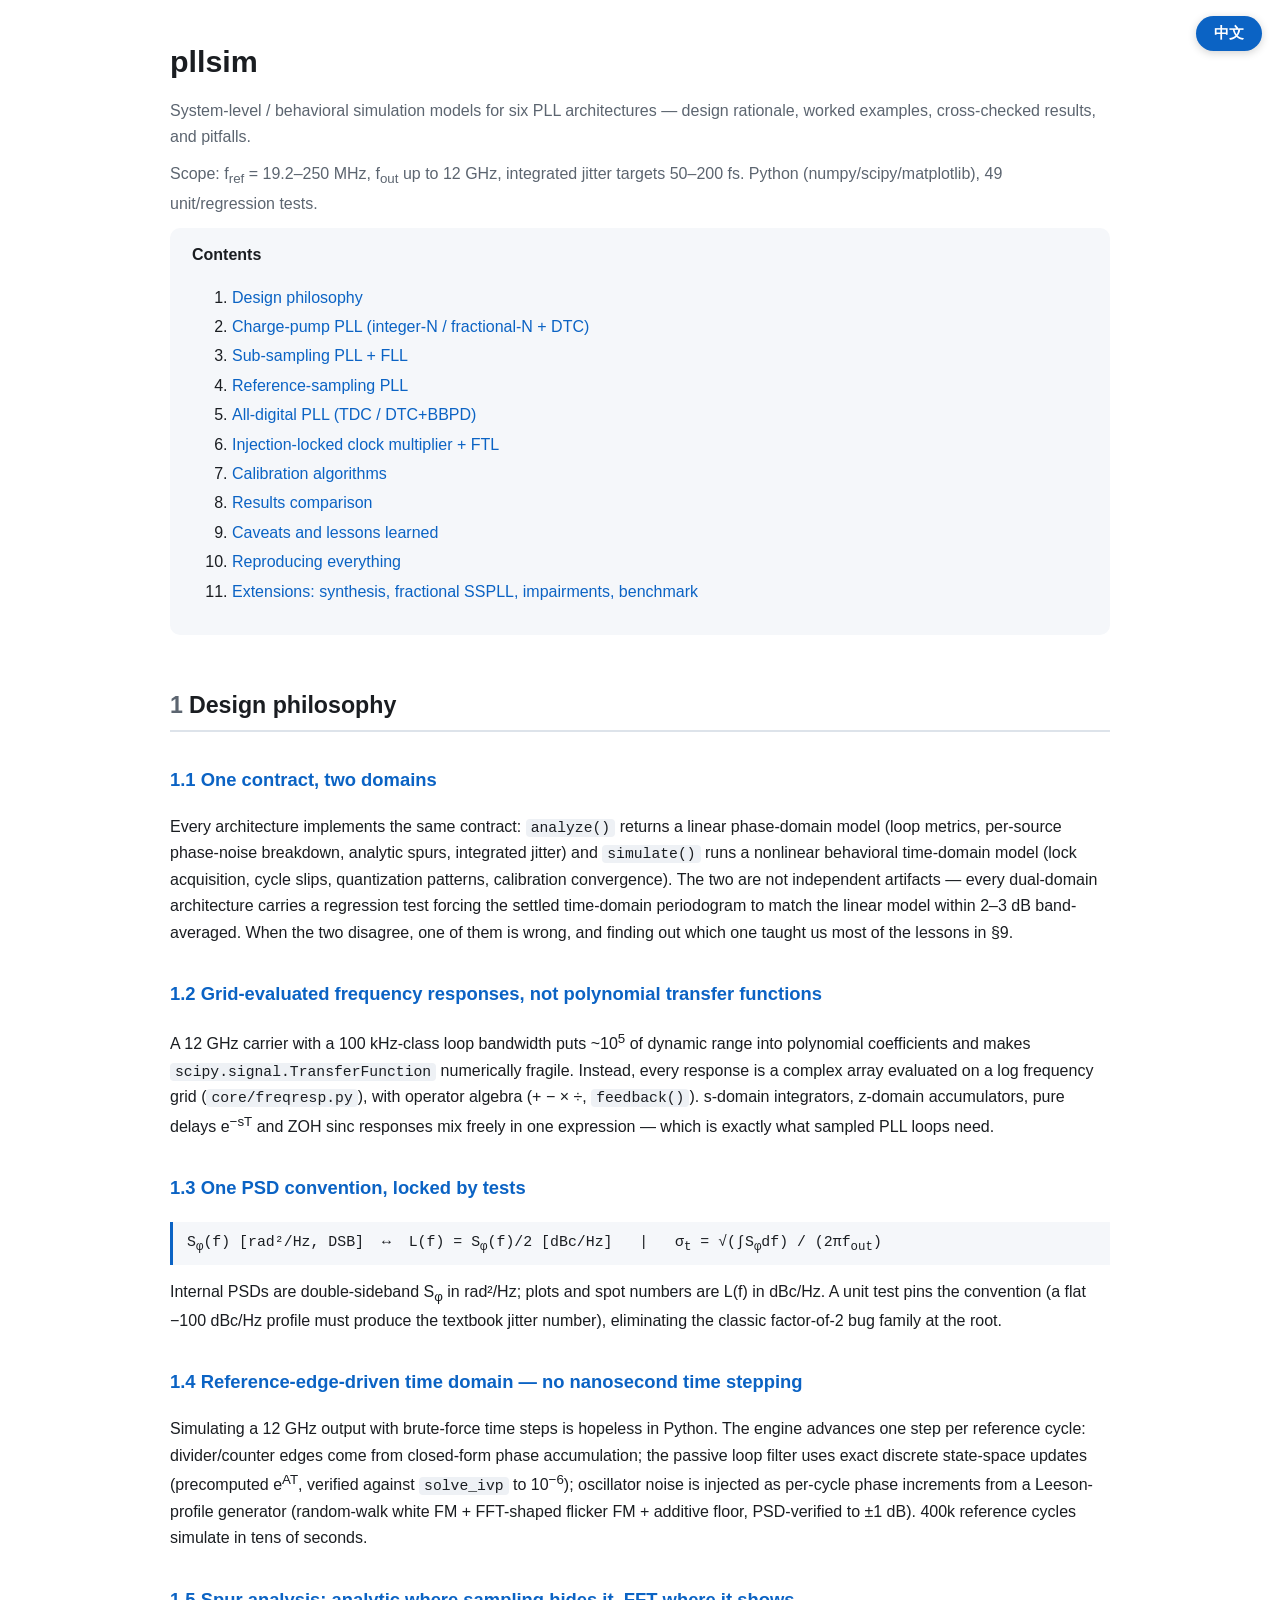
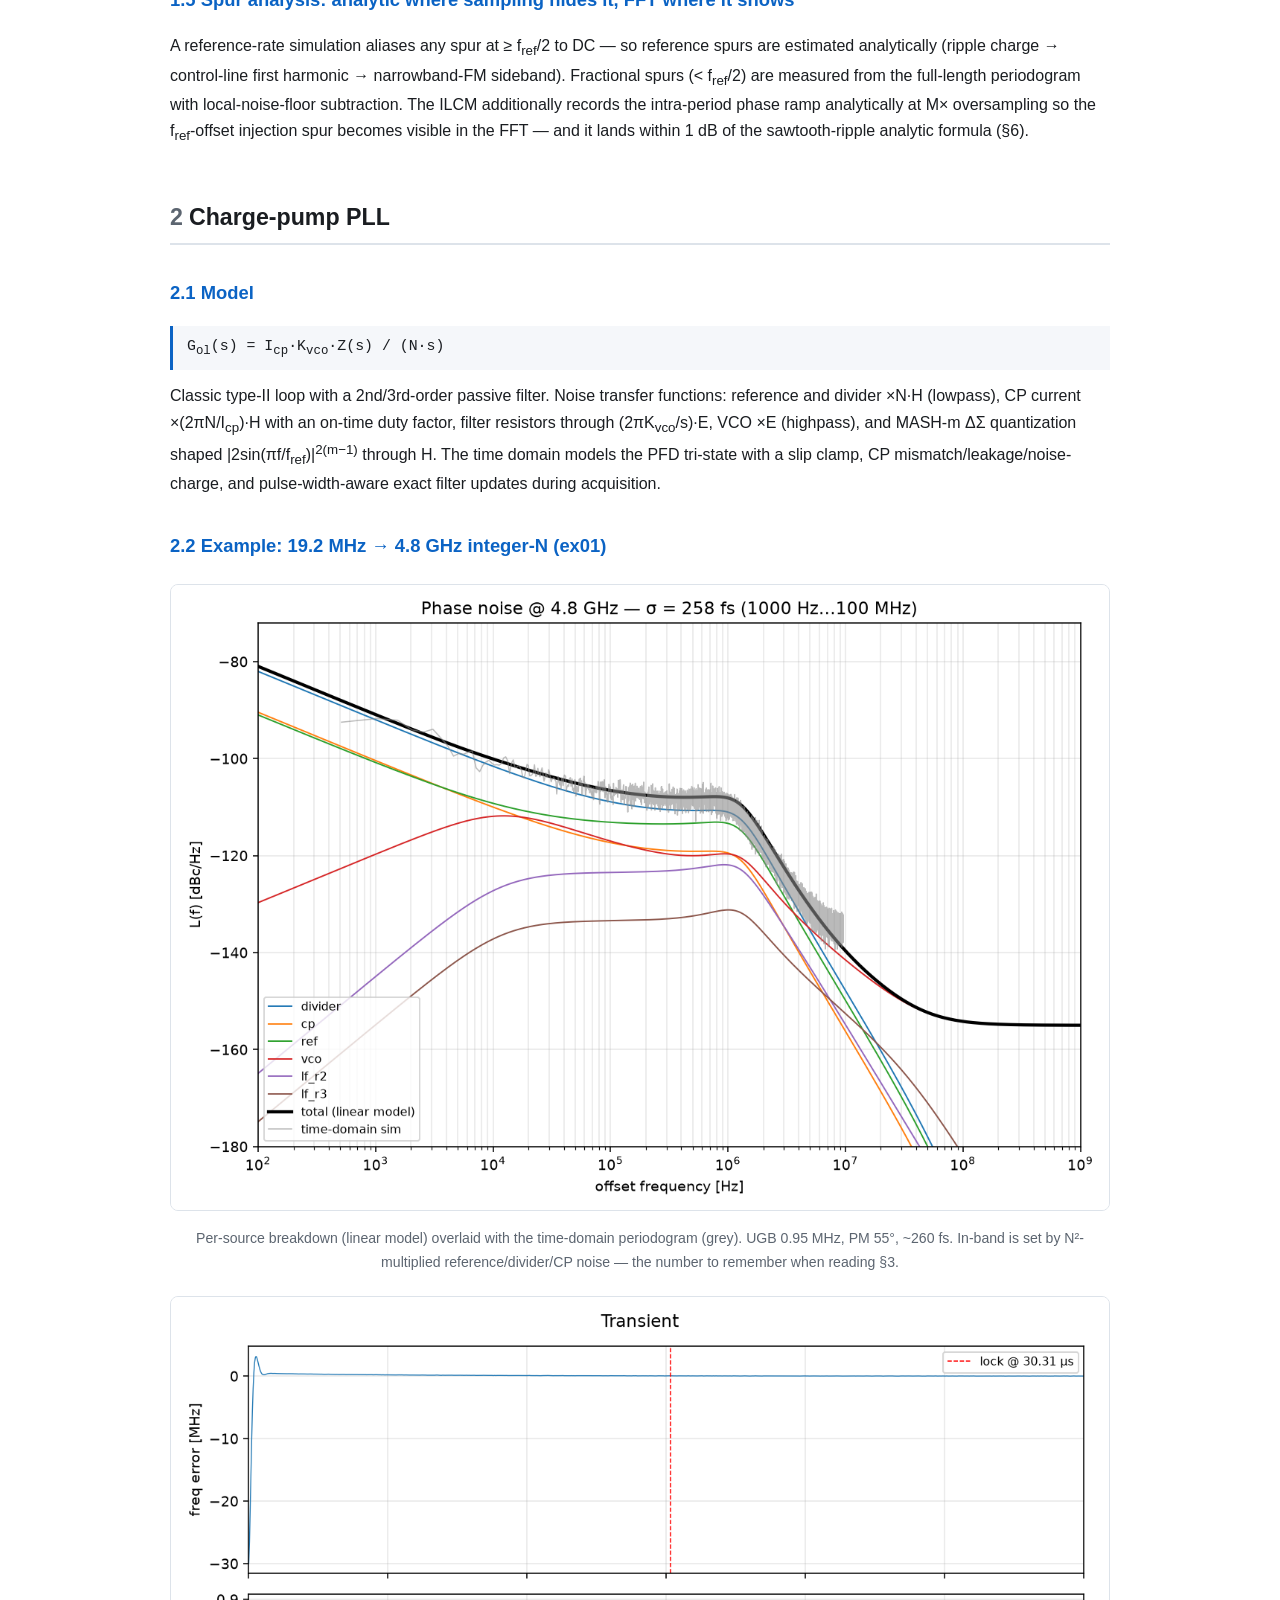
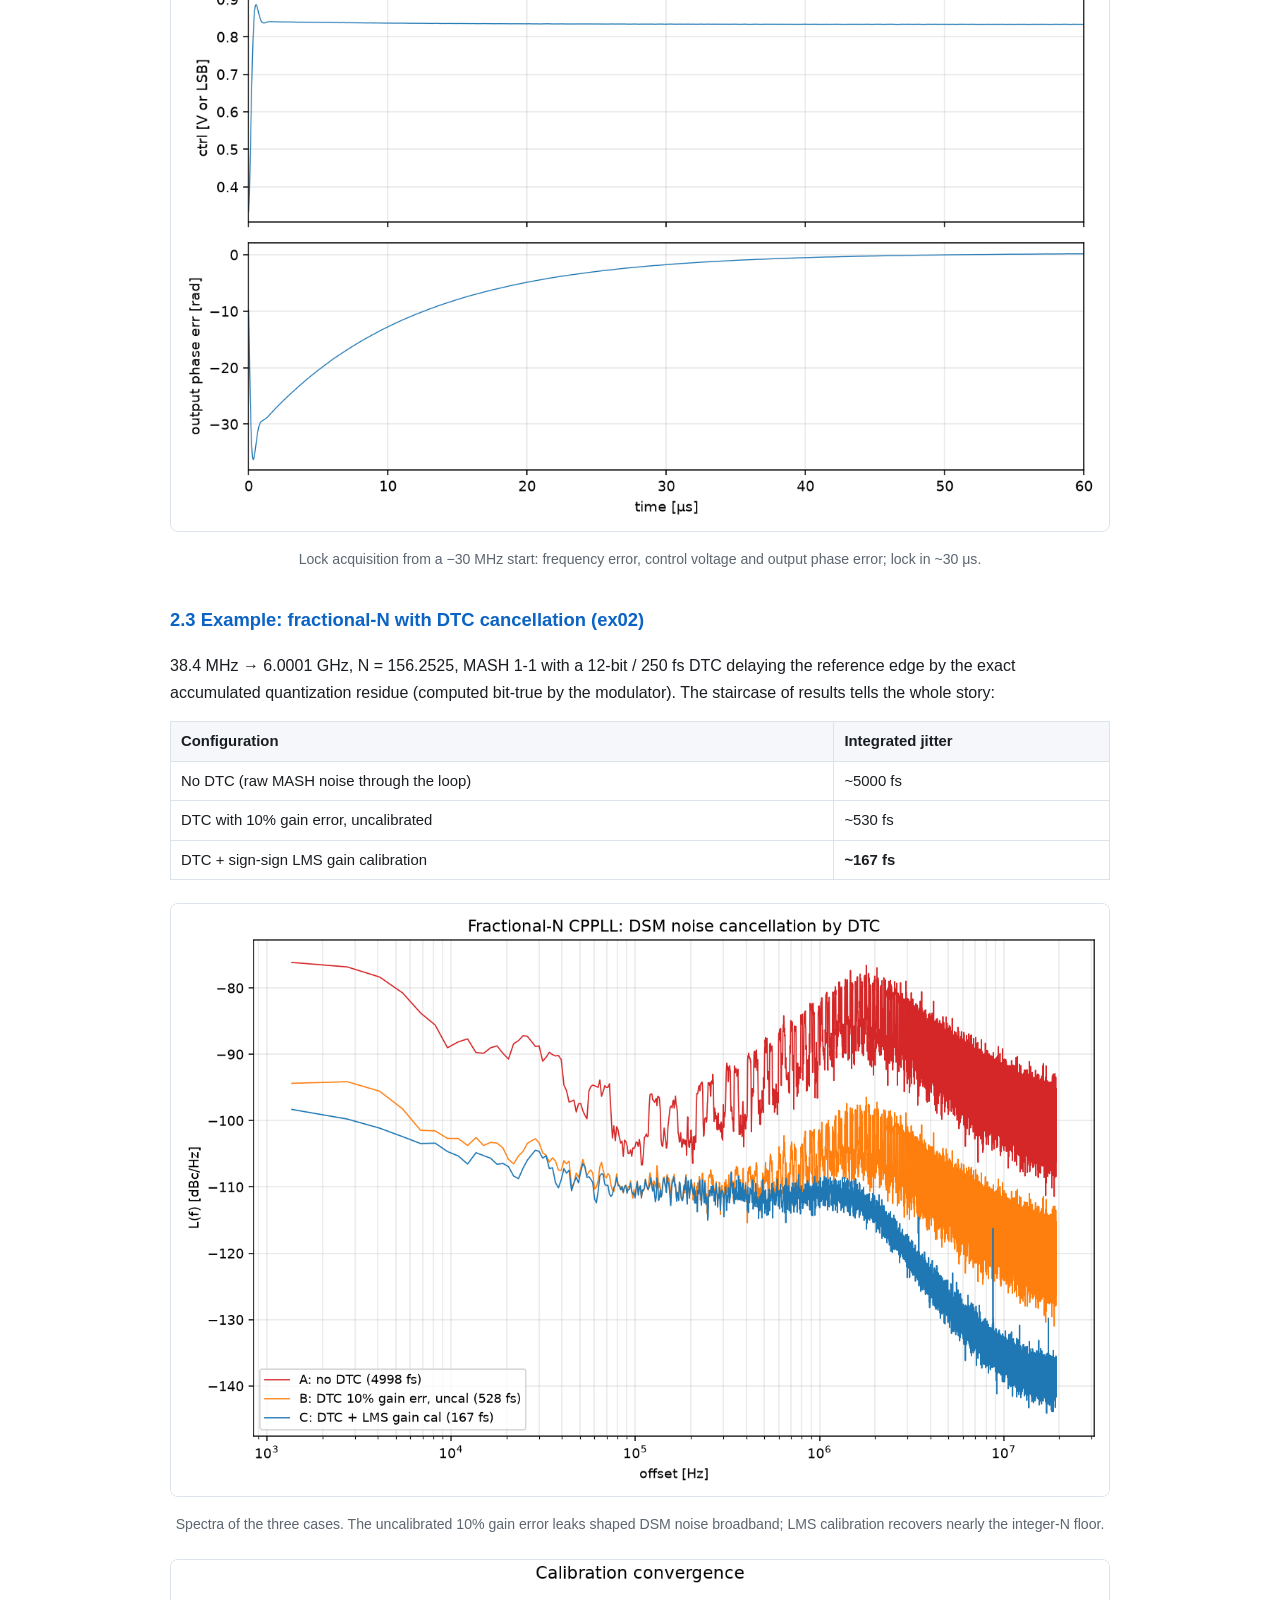
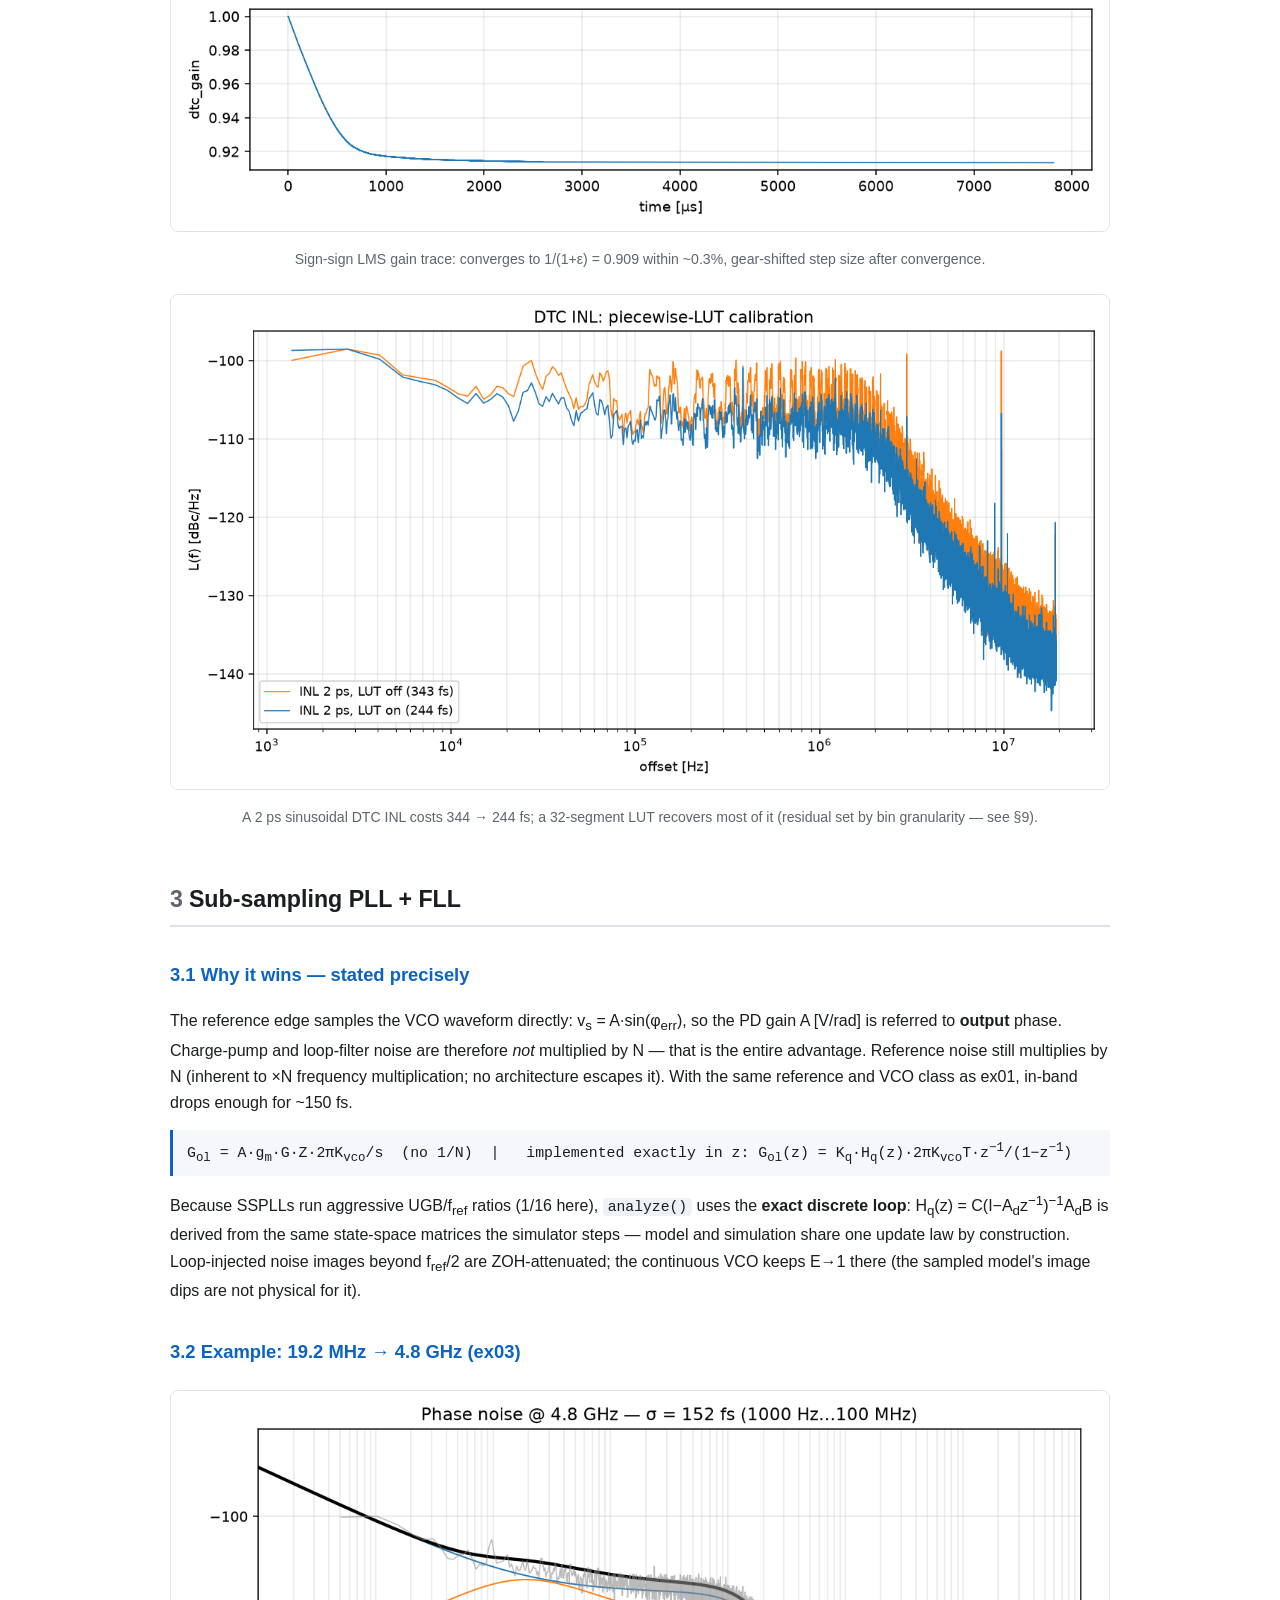
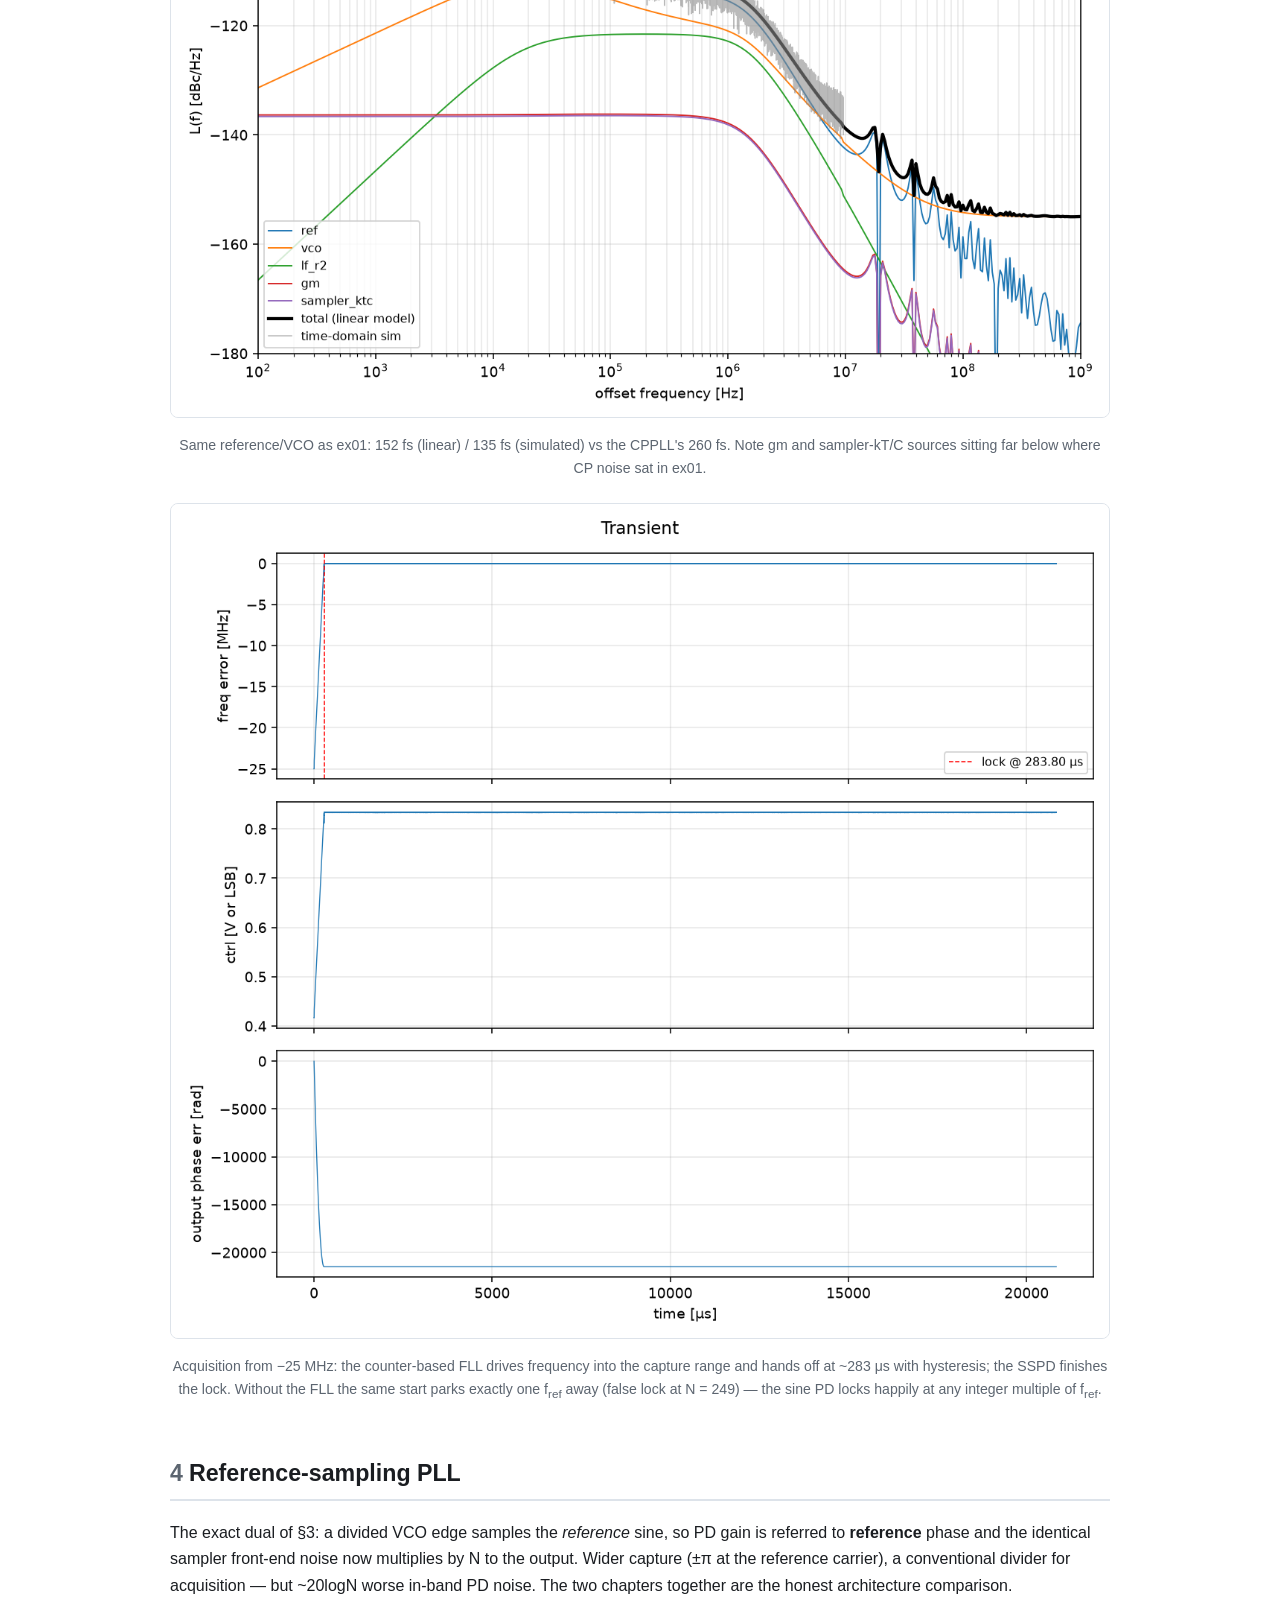
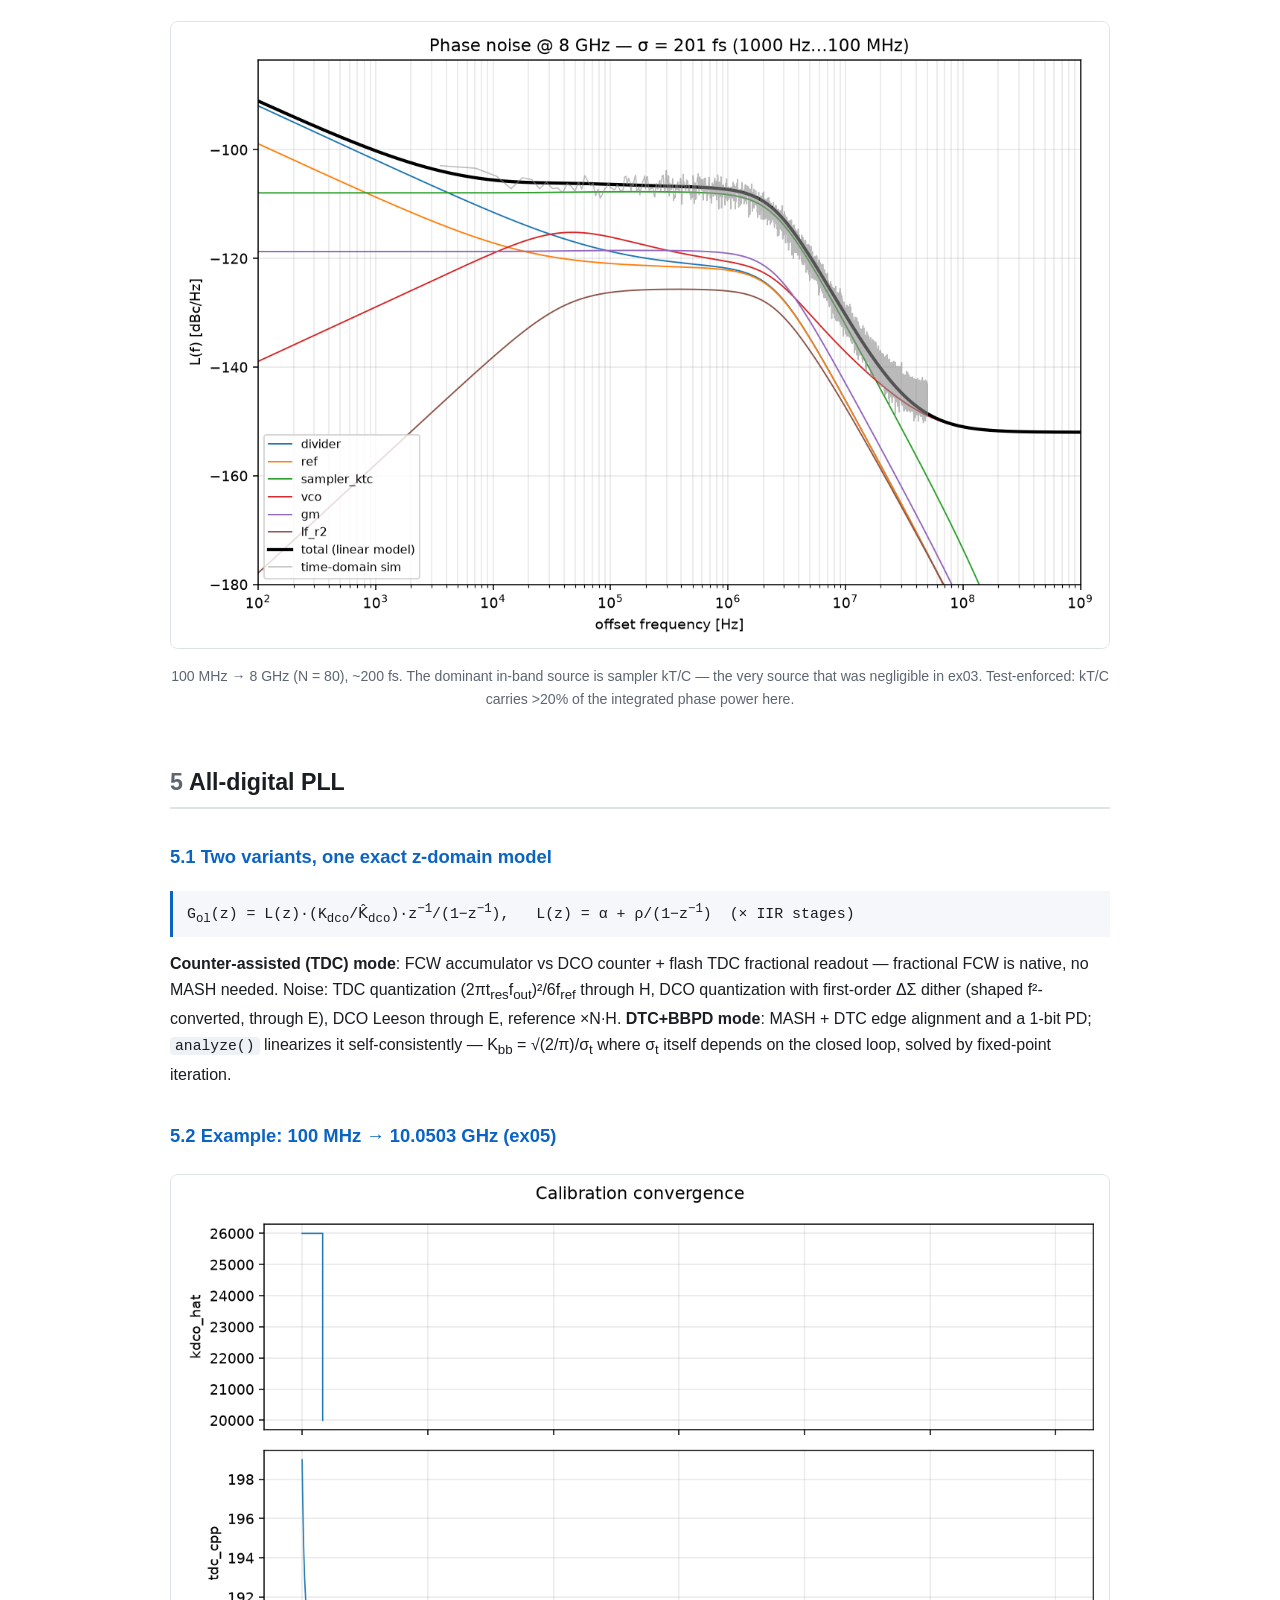
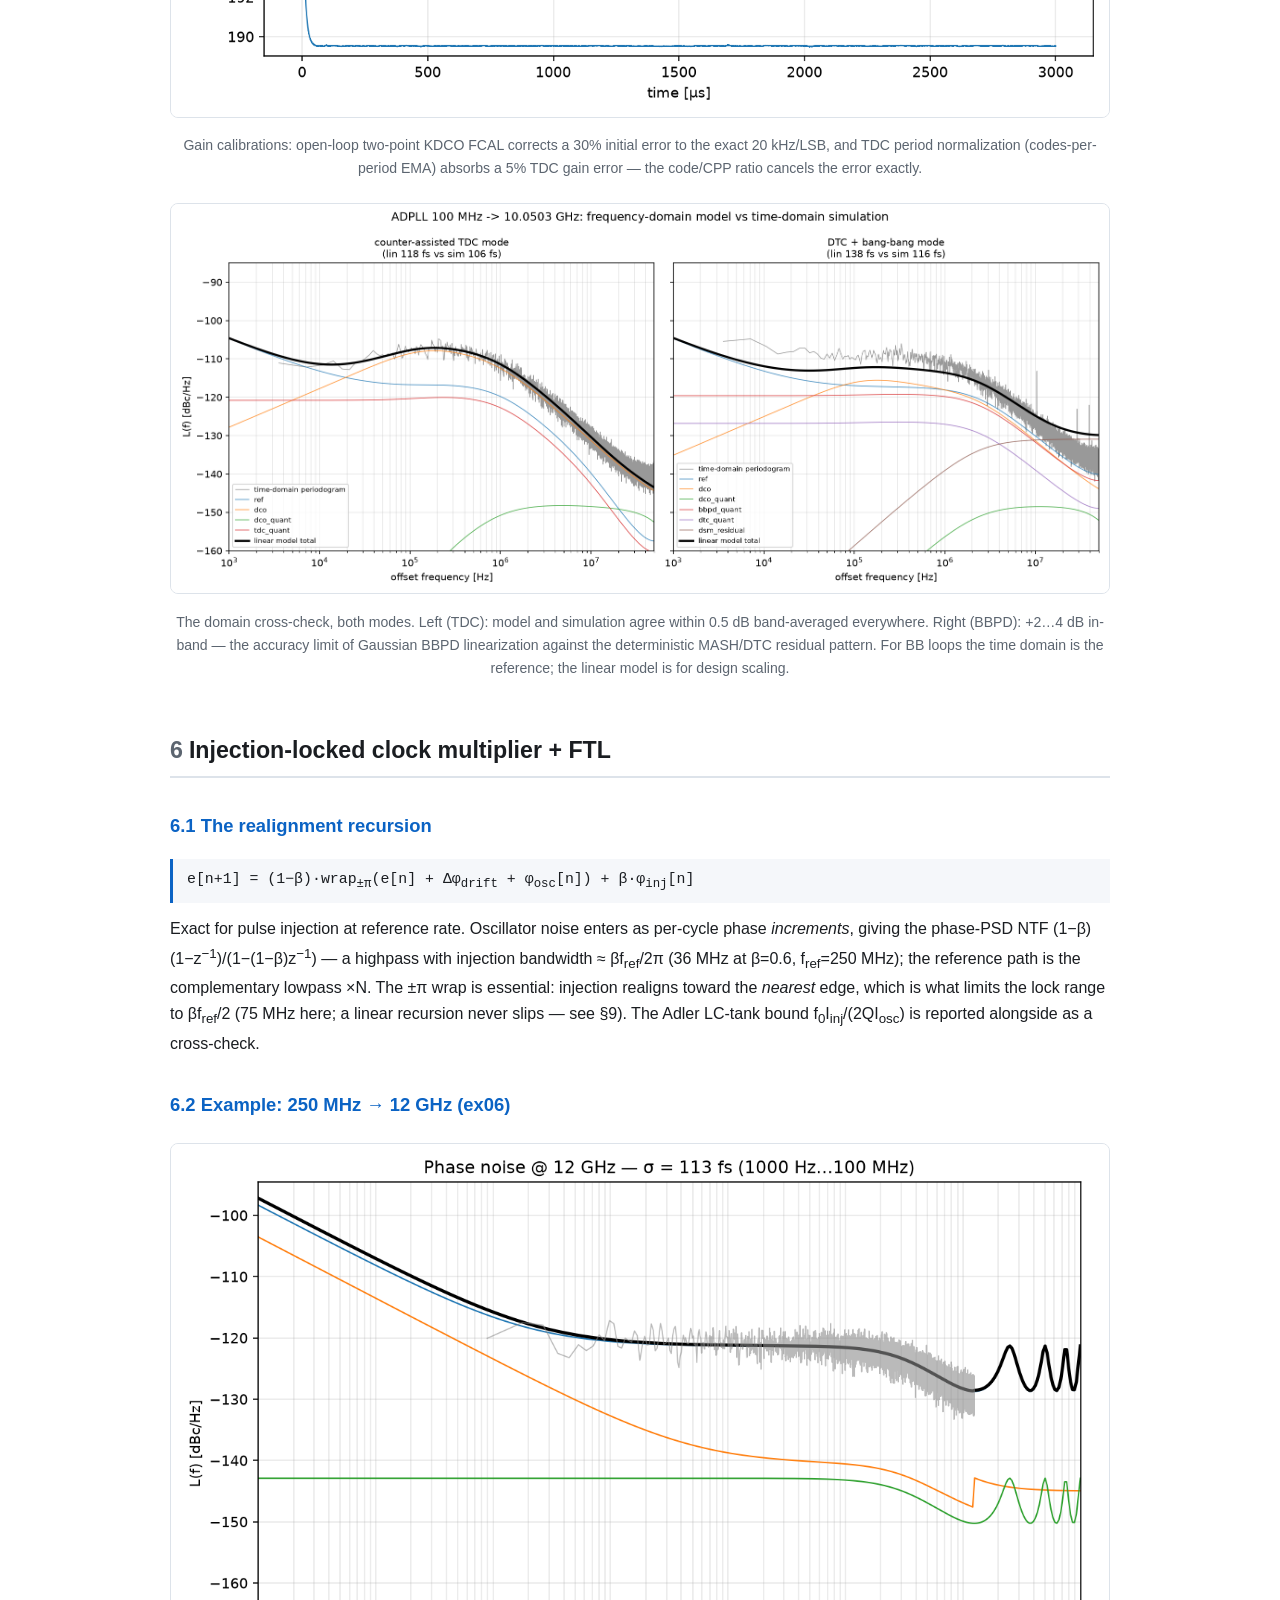
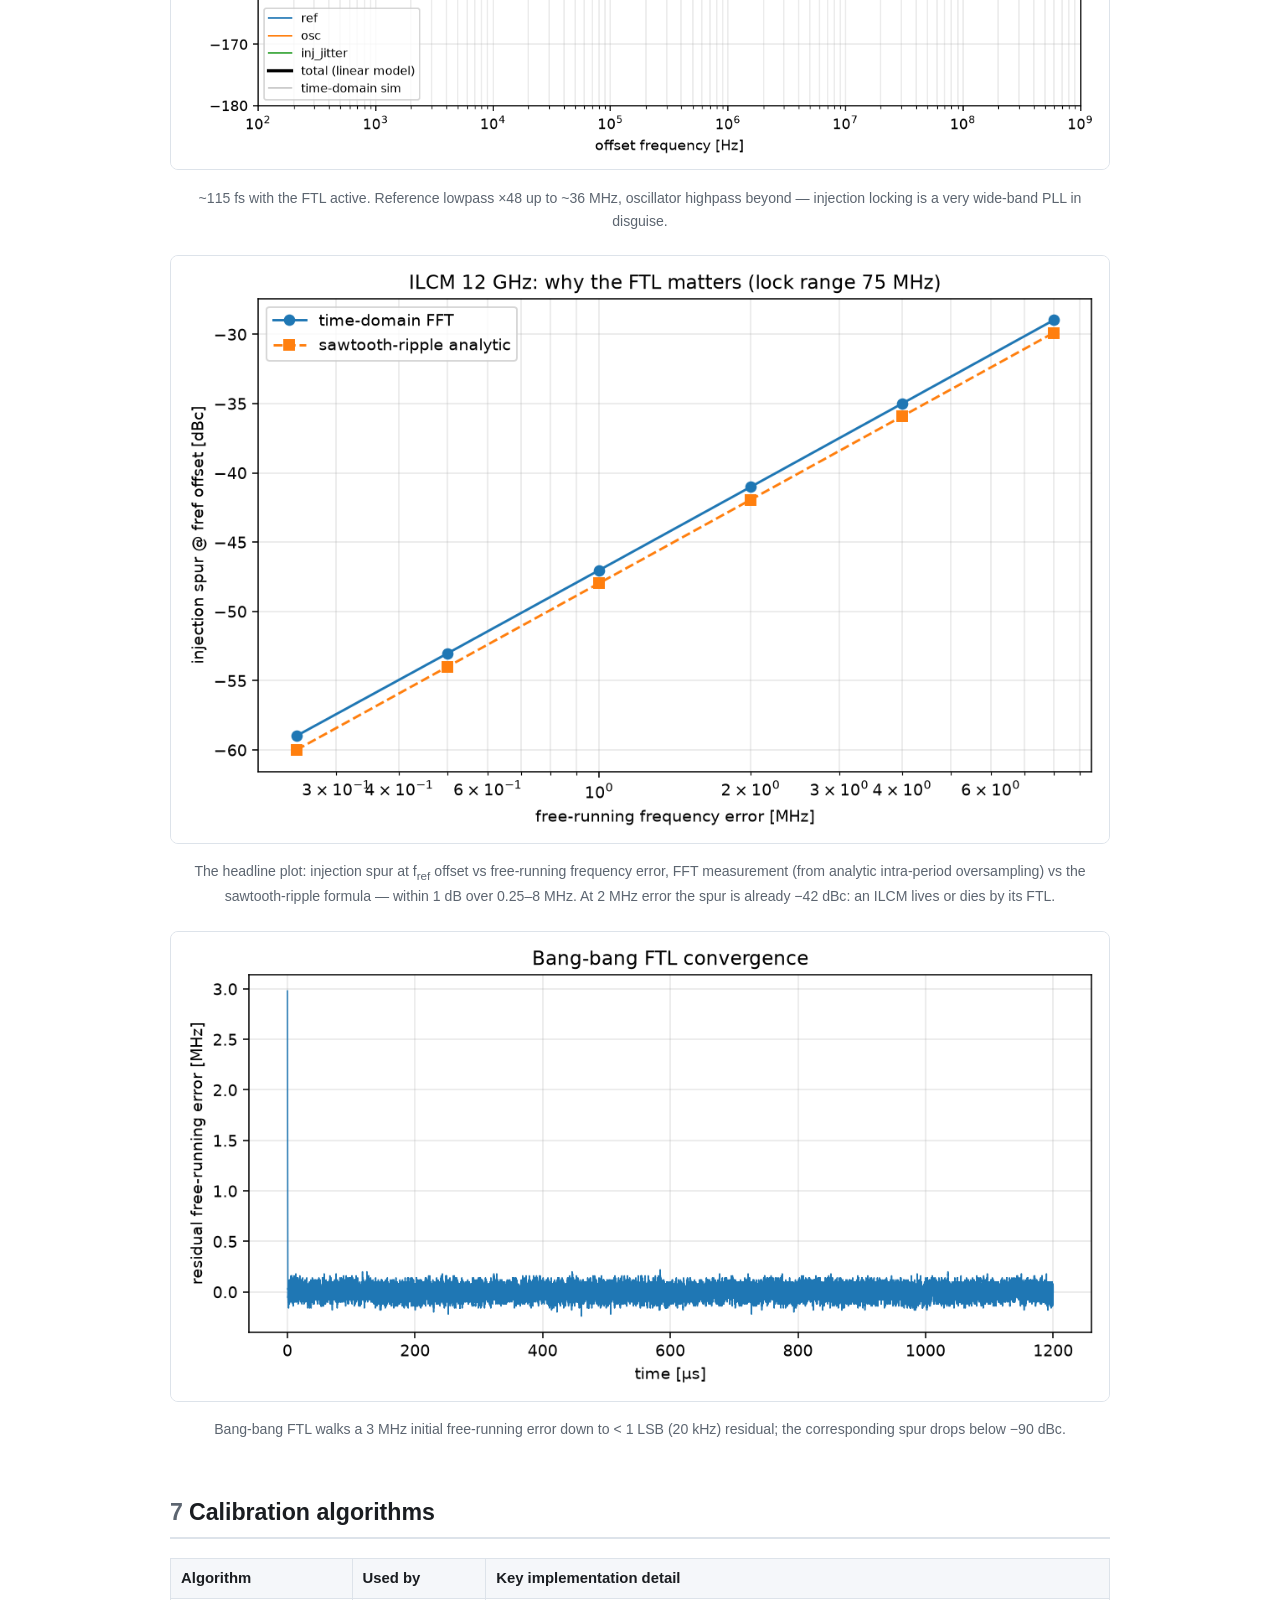
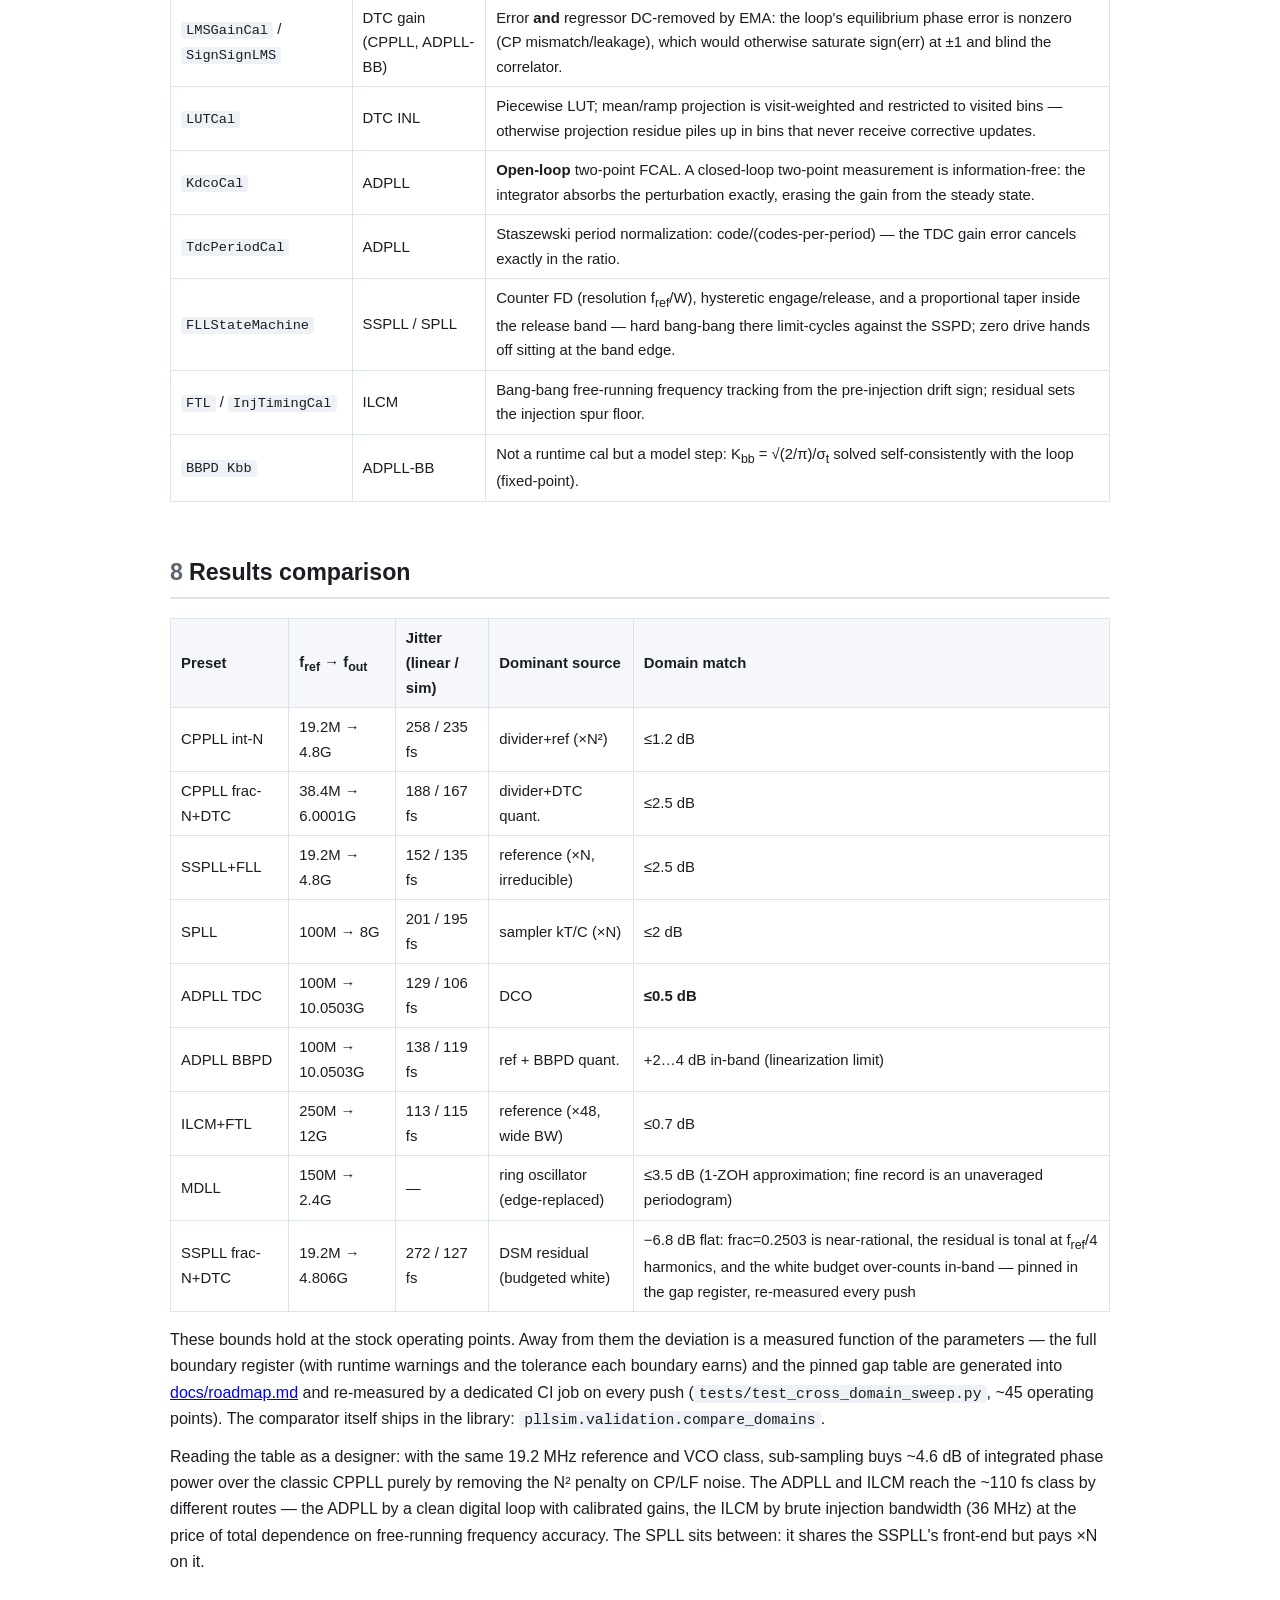
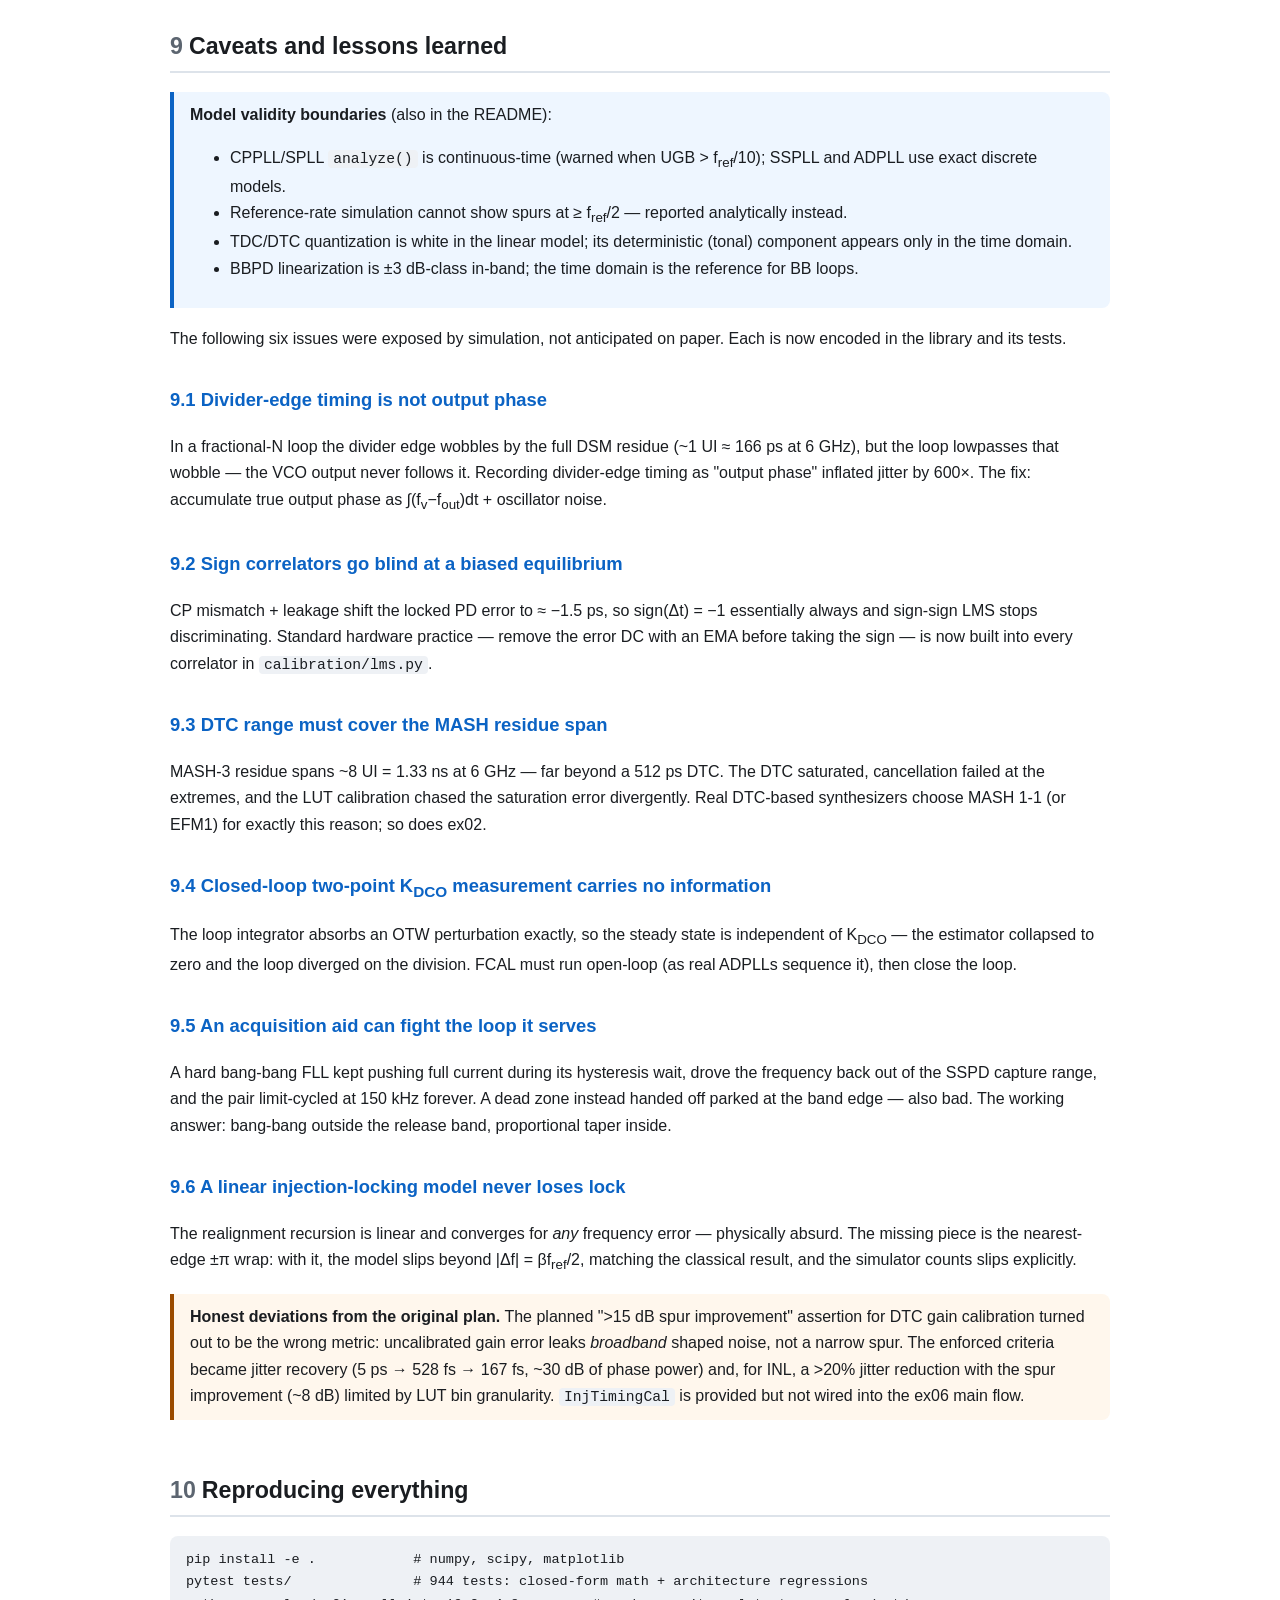
==== docs/index.html @ dc8ed9da "P3: engineering notation, config files, the pllsim command, Fit on the phone Notation (guiutil.parse" ====
<!DOCTYPE html>
<html lang="en">
<head>
<meta charset="utf-8">
<meta name="viewport" content="width=device-width, initial-scale=1">
<title>pllsim — PLL Behavioral Simulation Library</title>
<style>
  :root {
    --fg: #1a1d21; --bg: #ffffff; --muted: #5c6570; --accent: #0b63c4;
    --card: #f5f7fa; --border: #dde3ea; --code-bg: #eef1f5; --warn: #9a4b00;
  }
  * { box-sizing: border-box; }
  body {
    margin: 0; color: var(--fg); background: var(--bg);
    font: 16px/1.65 -apple-system, "Segoe UI", Roboto, "Helvetica Neue",
          "PingFang SC", "Microsoft YaHei", sans-serif;
  }
  .wrap { max-width: 980px; margin: 0 auto; padding: 24px 20px 80px; }
  h1 { font-size: 1.9em; margin: 0.4em 0 0.2em; }
  h2 { font-size: 1.45em; margin-top: 2.2em; border-bottom: 2px solid var(--border);
       padding-bottom: 6px; }
  h3 { font-size: 1.15em; margin-top: 1.8em; color: var(--accent); }
  p { margin: 0.7em 0; }
  .sub { color: var(--muted); }
  code, pre { font-family: ui-monospace, SFMono-Regular, Menlo, Consolas, monospace;
              font-size: 0.92em; }
  code { background: var(--code-bg); padding: 1px 5px; border-radius: 4px; }
  pre { background: var(--code-bg); padding: 12px 16px; border-radius: 8px;
        overflow-x: auto; line-height: 1.5; }
  pre code { background: none; padding: 0; }
  table { border-collapse: collapse; width: 100%; margin: 1em 0; font-size: 0.93em; }
  th, td { border: 1px solid var(--border); padding: 7px 10px; text-align: left; }
  th { background: var(--card); }
  figure { margin: 1.4em 0; text-align: center; }
  figure img { max-width: 100%; border: 1px solid var(--border); border-radius: 8px; }
  figcaption { font-size: 0.88em; color: var(--muted); margin-top: 8px; }
  .formula { background: var(--card); border-left: 3px solid var(--accent);
             padding: 8px 14px; margin: 0.9em 0; font-family: ui-monospace, Menlo,
             Consolas, monospace; font-size: 0.93em; overflow-x: auto; }
  .callout { background: #fff7ed; border-left: 4px solid var(--warn);
             padding: 10px 16px; border-radius: 0 8px 8px 0; margin: 1.1em 0; }
  .callout.blue { background: #eef6ff; border-left-color: var(--accent); }
  .lang-btn {
    position: fixed; top: 16px; right: 18px; z-index: 10;
    background: var(--accent); color: #fff; border: none; border-radius: 999px;
    padding: 8px 18px; font-size: 15px; cursor: pointer; font-weight: 600;
    box-shadow: 0 2px 8px rgba(0,0,0,0.18);
  }
  .lang-btn:hover { filter: brightness(1.12); }
  /* language switching */
  body.lang-en .zh { display: none !important; }
  body.lang-zh .en { display: none !important; }
  .toc { background: var(--card); border-radius: 10px; padding: 14px 22px; }
  .toc a { color: var(--accent); text-decoration: none; }
  .toc a:hover { text-decoration: underline; }
  .toc li { margin: 3px 0; }
  .num { color: var(--muted); font-weight: 600; margin-right: 6px; }
  @media (prefers-color-scheme: dark) {
    :root { --fg: #e6e9ed; --bg: #14171b; --muted: #98a2ad; --accent: #58a6ff;
            --card: #1d2228; --border: #313941; --code-bg: #22282f; }
    .callout { background: #2b2113; }
    .callout.blue { background: #14243a; }
    figure img { background: #fff; }
  }
</style>
</head>
<body class="lang-zh">
<button class="lang-btn" id="langBtn" onclick="toggleLang()">English</button>
<div class="wrap">

<h1>pllsim</h1>
<p class="sub">
  <span class="en">System-level / behavioral simulation models for six PLL architectures — design rationale, worked examples, cross-checked results, and pitfalls.</span>
  <span class="zh">六种 PLL 架构的系统级/行为级仿真模型 —— 设计思路、实例分析、结果比较与注意事项。</span>
</p>
<p class="sub">
  <span class="en">Scope: f<sub>ref</sub> = 19.2–250 MHz, f<sub>out</sub> up to 12 GHz, integrated jitter targets 50–200 fs. Python (numpy/scipy/matplotlib), 49 unit/regression tests.</span>
  <span class="zh">覆盖范围：f<sub>ref</sub> = 19.2–250 MHz，f<sub>out</sub> 最高 12 GHz，积分 jitter 目标 50–200 fs。Python 实现（numpy/scipy/matplotlib），49 项单元/回归测试。</span>
</p>

<div class="toc">
  <b><span class="en">Contents</span><span class="zh">目录</span></b>
  <ol>
    <li><a href="#philosophy"><span class="en">Design philosophy</span><span class="zh">设计思路</span></a></li>
    <li><a href="#cppll"><span class="en">Charge-pump PLL (integer-N / fractional-N + DTC)</span><span class="zh">电荷泵 PLL（整数N / 小数N + DTC）</span></a></li>
    <li><a href="#sspll"><span class="en">Sub-sampling PLL + FLL</span><span class="zh">亚采样 PLL + FLL</span></a></li>
    <li><a href="#spll"><span class="en">Reference-sampling PLL</span><span class="zh">参考采样 PLL</span></a></li>
    <li><a href="#adpll"><span class="en">All-digital PLL (TDC / DTC+BBPD)</span><span class="zh">全数字 PLL（TDC / DTC+BBPD）</span></a></li>
    <li><a href="#ilcm"><span class="en">Injection-locked clock multiplier + FTL</span><span class="zh">注入锁定时钟倍频器 + FTL</span></a></li>
    <li><a href="#calibration"><span class="en">Calibration algorithms</span><span class="zh">校准算法</span></a></li>
    <li><a href="#comparison"><span class="en">Results comparison</span><span class="zh">结果比较</span></a></li>
    <li><a href="#caveats"><span class="en">Caveats and lessons learned</span><span class="zh">注意事项与经验教训</span></a></li>
    <li><a href="#repro"><span class="en">Reproducing everything</span><span class="zh">复现方法</span></a></li>
    <li><a href="#ext"><span class="en">Extensions: synthesis, fractional SSPLL, impairments, benchmark</span><span class="zh">扩展篇：环路综合、小数N SSPLL、二阶效应、文献对标</span></a></li>
  </ol>
</div>

<!-- ================================================================ -->
<h2 id="philosophy"><span class="num">1</span><span class="en">Design philosophy</span><span class="zh">设计思路</span></h2>

<h3><span class="en">1.1 One contract, two domains</span><span class="zh">1.1 统一接口，双域建模</span></h3>
<p>
  <span class="en">Every architecture implements the same contract: <code>analyze()</code> returns a linear phase-domain model (loop metrics, per-source phase-noise breakdown, analytic spurs, integrated jitter) and <code>simulate()</code> runs a nonlinear behavioral time-domain model (lock acquisition, cycle slips, quantization patterns, calibration convergence). The two are not independent artifacts — every dual-domain architecture carries a regression test forcing the settled time-domain periodogram to match the linear model within 2–3 dB band-averaged. When the two disagree, one of them is wrong, and finding out which one taught us most of the lessons in §9.</span>
  <span class="zh">每种架构实现同一接口：<code>analyze()</code> 返回线性相位域模型（环路指标、分源相噪分解、解析杂散、积分 jitter），<code>simulate()</code> 运行非线性行为级时域模型（锁定捕获、周期滑移、量化图样、校准收敛）。两者不是各自独立的产物——每个双域架构都带一条回归测试，强制时域稳态周期图与线性模型在带平均意义下 2–3 dB 内吻合。两者不一致时必有一方是错的，而查明是哪一方错了，正是第 9 节大部分经验教训的来源。</span>
</p>

<h3><span class="en">1.2 Grid-evaluated frequency responses, not polynomial transfer functions</span><span class="zh">1.2 网格求值频响，而非多项式传函</span></h3>
<p>
  <span class="en">A 12 GHz carrier with a 100 kHz-class loop bandwidth puts ~10<sup>5</sup> of dynamic range into polynomial coefficients and makes <code>scipy.signal.TransferFunction</code> numerically fragile. Instead, every response is a complex array evaluated on a log frequency grid (<code>core/freqresp.py</code>), with operator algebra (+ − × ÷, <code>feedback()</code>). s-domain integrators, z-domain accumulators, pure delays e<sup>−sT</sup> and ZOH sinc responses mix freely in one expression — which is exactly what sampled PLL loops need.</span>
  <span class="zh">12 GHz 载波配 100 kHz 量级环路带宽，多项式系数动态范围高达 ~10<sup>5</sup>，<code>scipy.signal.TransferFunction</code> 在数值上不可靠。因此所有频响都是在对数频率网格上求值的复数数组（<code>core/freqresp.py</code>），支持运算符代数（+ − × ÷、<code>feedback()</code>）。s 域积分器、z 域累加器、纯延迟 e<sup>−sT</sup>、ZOH sinc 可以在同一表达式中自由混合——这正是采样型 PLL 环路所需要的。</span>
</p>

<h3><span class="en">1.3 One PSD convention, locked by tests</span><span class="zh">1.3 全库统一 PSD 约定，测试锁定</span></h3>
<div class="formula">
  S<sub>&phi;</sub>(f) [rad&sup2;/Hz, DSB] &nbsp;&harr;&nbsp; L(f) = S<sub>&phi;</sub>(f)/2 [dBc/Hz] &nbsp;&nbsp;|&nbsp;&nbsp;
  &sigma;<sub>t</sub> = &radic;(&int;S<sub>&phi;</sub>df) / (2&pi;f<sub>out</sub>)
</div>
<p>
  <span class="en">Internal PSDs are double-sideband S<sub>&phi;</sub> in rad&sup2;/Hz; plots and spot numbers are L(f) in dBc/Hz. A unit test pins the convention (a flat −100 dBc/Hz profile must produce the textbook jitter number), eliminating the classic factor-of-2 bug family at the root.</span>
  <span class="zh">内部 PSD 为双边带 S<sub>&phi;</sub>（rad&sup2;/Hz），绘图与点值用 L(f)（dBc/Hz）。单元测试锁定该约定（平坦 −100 dBc/Hz 曲线必须积出教科书 jitter 数值），从根上消灭经典的 2 倍系数错误。</span>
</p>

<h3><span class="en">1.4 Reference-edge-driven time domain — no nanosecond time stepping</span><span class="zh">1.4 参考沿驱动的时域引擎——不做纳秒级步进</span></h3>
<p>
  <span class="en">Simulating a 12 GHz output with brute-force time steps is hopeless in Python. The engine advances one step per reference cycle: divider/counter edges come from closed-form phase accumulation; the passive loop filter uses exact discrete state-space updates (precomputed e<sup>AT</sup>, verified against <code>solve_ivp</code> to 10<sup>−6</sup>); oscillator noise is injected as per-cycle phase increments from a Leeson-profile generator (random-walk white FM + FFT-shaped flicker FM + additive floor, PSD-verified to ±1 dB). 400k reference cycles simulate in tens of seconds.</span>
  <span class="zh">用暴力时间步进在 Python 里仿 12 GHz 输出毫无希望。引擎每参考周期推进一步：分频器/计数器沿由闭式相位累加求出；无源环路滤波器用精确离散状态空间更新（预计算 e<sup>AT</sup>，对 <code>solve_ivp</code> 验证到 10<sup>−6</sup>）；振荡器噪声由 Leeson 模型发生器按周期注入相位增量（随机游走白频调噪声 + FFT 整形闪烁频调噪声 + 加性噪底，PSD 验证 ±1 dB）。40 万参考周期数十秒仿完。</span>
</p>

<h3><span class="en">1.5 Spur analysis: analytic where sampling hides it, FFT where it shows</span><span class="zh">1.5 杂散分析：采样看不见的用解析式，看得见的用 FFT</span></h3>
<p>
  <span class="en">A reference-rate simulation aliases any spur at &ge; f<sub>ref</sub>/2 to DC — so reference spurs are estimated analytically (ripple charge &rarr; control-line first harmonic &rarr; narrowband-FM sideband). Fractional spurs (&lt; f<sub>ref</sub>/2) are measured from the full-length periodogram with local-noise-floor subtraction. The ILCM additionally records the intra-period phase ramp analytically at M&times; oversampling so the f<sub>ref</sub>-offset injection spur becomes visible in the FFT — and it lands within 1 dB of the sawtooth-ripple analytic formula (§6).</span>
  <span class="zh">参考速率采样会把 &ge; f<sub>ref</sub>/2 处的杂散混叠到直流——因此参考杂散用解析式估计（纹波电荷 &rarr; 控制线一次谐波 &rarr; 窄带调频边带）。小数杂散（&lt; f<sub>ref</sub>/2）从全长周期图测量并扣除局部噪底。ILCM 额外以 M 倍过采样解析记录周期内相位斜坡，使 f<sub>ref</sub> 偏移处的注入杂散在 FFT 中可见——它与锯齿纹波解析式吻合在 1 dB 内（见第 6 节）。</span>
</p>

<!-- ================================================================ -->
<h2 id="cppll"><span class="num">2</span><span class="en">Charge-pump PLL</span><span class="zh">电荷泵 PLL</span></h2>

<h3><span class="en">2.1 Model</span><span class="zh">2.1 模型</span></h3>
<div class="formula">
  G<sub>ol</sub>(s) = I<sub>cp</sub>&middot;K<sub>vco</sub>&middot;Z(s) / (N&middot;s)
</div>
<p>
  <span class="en">Classic type-II loop with a 2nd/3rd-order passive filter. Noise transfer functions: reference and divider &times;N&middot;H (lowpass), CP current &times;(2&pi;N/I<sub>cp</sub>)&middot;H with an on-time duty factor, filter resistors through (2&pi;K<sub>vco</sub>/s)&middot;E, VCO &times;E (highpass), and MASH-m &Delta;&Sigma; quantization shaped |2sin(&pi;f/f<sub>ref</sub>)|<sup>2(m−1)</sup> through H. The time domain models the PFD tri-state with a slip clamp, CP mismatch/leakage/noise-charge, and pulse-width-aware exact filter updates during acquisition.</span>
  <span class="zh">经典 type-II 环路，2/3 阶无源滤波器。噪声传函：参考与分频器 &times;N&middot;H（低通）；CP 电流 &times;(2&pi;N/I<sub>cp</sub>)&middot;H 并含导通占空比因子；滤波电阻经 (2&pi;K<sub>vco</sub>/s)&middot;E；VCO &times;E（高通）；MASH-m &Delta;&Sigma; 量化按 |2sin(&pi;f/f<sub>ref</sub>)|<sup>2(m−1)</sup> 整形后经 H。时域模型含 PFD 三态与滑移钳位、CP 失配/泄漏/噪声电荷，以及捕获期脉宽感知的精确滤波器更新。</span>
</p>

<h3><span class="en">2.2 Example: 19.2 MHz &rarr; 4.8 GHz integer-N (ex01)</span><span class="zh">2.2 实例：19.2 MHz &rarr; 4.8 GHz 整数N（ex01）</span></h3>
<figure>
  <img src="img/ex01_pn_breakdown.png" alt="CPPLL phase noise breakdown">
  <figcaption>
    <span class="en">Per-source breakdown (linear model) overlaid with the time-domain periodogram (grey). UGB 0.95 MHz, PM 55&deg;, ~260 fs. In-band is set by N&sup2;-multiplied reference/divider/CP noise — the number to remember when reading §3.</span>
    <span class="zh">分源分解（线性模型）与时域周期图（灰色）叠加。UGB 0.95 MHz，PM 55&deg;，约 260 fs。带内由 N&sup2; 倍增的参考/分频器/CP 噪声决定——读第 3 节时请记住这个数。</span>
  </figcaption>
</figure>
<figure>
  <img src="img/ex01_transient.png" alt="CPPLL lock transient">
  <figcaption>
    <span class="en">Lock acquisition from a −30 MHz start: frequency error, control voltage and output phase error; lock in ~30 &mu;s.</span>
    <span class="zh">从 −30 MHz 起始的锁定捕获：频差、控制电压与输出相位误差；约 30 &mu;s 锁定。</span>
  </figcaption>
</figure>

<h3><span class="en">2.3 Example: fractional-N with DTC cancellation (ex02)</span><span class="zh">2.3 实例：小数N + DTC 对消（ex02）</span></h3>
<p>
  <span class="en">38.4 MHz &rarr; 6.0001 GHz, N = 156.2525, MASH 1-1 with a 12-bit / 250 fs DTC delaying the reference edge by the exact accumulated quantization residue (computed bit-true by the modulator). The staircase of results tells the whole story:</span>
  <span class="zh">38.4 MHz &rarr; 6.0001 GHz，N = 156.2525，MASH 1-1 配 12 位 / 250 fs DTC，由调制器位真计算的累积量化残差直接给出参考沿延迟量。三级结果对比即完整故事：</span>
</p>
<table>
  <tr><th><span class="en">Configuration</span><span class="zh">配置</span></th>
      <th><span class="en">Integrated jitter</span><span class="zh">积分 jitter</span></th></tr>
  <tr><td><span class="en">No DTC (raw MASH noise through the loop)</span><span class="zh">无 DTC（MASH 噪声直接过环路）</span></td><td>~5000 fs</td></tr>
  <tr><td><span class="en">DTC with 10% gain error, uncalibrated</span><span class="zh">DTC 增益误差 10%，未校准</span></td><td>~530 fs</td></tr>
  <tr><td><span class="en">DTC + sign-sign LMS gain calibration</span><span class="zh">DTC + 符号-符号 LMS 增益校准</span></td><td><b>~167 fs</b></td></tr>
</table>
<figure>
  <img src="img/ex02_dtc_comparison.png" alt="DTC cancellation comparison">
  <figcaption>
    <span class="en">Spectra of the three cases. The uncalibrated 10% gain error leaks shaped DSM noise broadband; LMS calibration recovers nearly the integer-N floor.</span>
    <span class="zh">三种情况的频谱。未校准的 10% 增益误差把整形 DSM 噪声宽带泄漏出来；LMS 校准后几乎恢复到整数N噪底。</span>
  </figcaption>
</figure>
<figure>
  <img src="img/ex02_lms_convergence.png" alt="LMS convergence">
  <figcaption>
    <span class="en">Sign-sign LMS gain trace: converges to 1/(1+&epsilon;) = 0.909 within ~0.3%, gear-shifted step size after convergence.</span>
    <span class="zh">符号-符号 LMS 增益轨迹：收敛到 1/(1+&epsilon;) = 0.909，误差 ~0.3%，收敛后齿轮换挡减小步长。</span>
  </figcaption>
</figure>
<figure>
  <img src="img/ex02_lut_cal.png" alt="LUT INL calibration">
  <figcaption>
    <span class="en">A 2 ps sinusoidal DTC INL costs 344 &rarr; 244 fs; a 32-segment LUT recovers most of it (residual set by bin granularity — see §9).</span>
    <span class="zh">2 ps 正弦 DTC INL 使 jitter 从 344 fs 恶化；32 段 LUT 校准恢复到 244 fs（残余由 bin 分辨率决定——见第 9 节）。</span>
  </figcaption>
</figure>

<!-- ================================================================ -->
<h2 id="sspll"><span class="num">3</span><span class="en">Sub-sampling PLL + FLL</span><span class="zh">亚采样 PLL + FLL</span></h2>

<h3><span class="en">3.1 Why it wins — stated precisely</span><span class="zh">3.1 优势所在——精确表述</span></h3>
<p>
  <span class="en">The reference edge samples the VCO waveform directly: v<sub>s</sub> = A&middot;sin(&phi;<sub>err</sub>), so the PD gain A [V/rad] is referred to <b>output</b> phase. Charge-pump and loop-filter noise are therefore <em>not</em> multiplied by N — that is the entire advantage. Reference noise still multiplies by N (inherent to &times;N frequency multiplication; no architecture escapes it). With the same reference and VCO class as ex01, in-band drops enough for ~150 fs.</span>
  <span class="zh">参考沿直接采样 VCO 波形：v<sub>s</sub> = A&middot;sin(&phi;<sub>err</sub>)，鉴相增益 A [V/rad] 以<b>输出</b>相位为基准。因此电荷泵与环路滤波器噪声<em>不</em>被 N 倍增——这就是全部优势所在。参考噪声仍然 &times;N（&times;N 倍频固有属性，任何架构都躲不掉）。与 ex01 相同的参考和 VCO 等级下，带内噪声下降到约 150 fs。</span>
</p>
<div class="formula">
  G<sub>ol</sub> = A&middot;g<sub>m</sub>&middot;G&middot;Z&middot;2&pi;K<sub>vco</sub>/s &nbsp;(no 1/N)&nbsp;&nbsp;|&nbsp;&nbsp;
  <span class="en">implemented exactly in z:</span><span class="zh">z 域精确实现：</span>
  G<sub>ol</sub>(z) = K<sub>q</sub>&middot;H<sub>q</sub>(z)&middot;2&pi;K<sub>vco</sub>T&middot;z<sup>−1</sup>/(1−z<sup>−1</sup>)
</div>
<p>
  <span class="en">Because SSPLLs run aggressive UGB/f<sub>ref</sub> ratios (1/16 here), <code>analyze()</code> uses the <b>exact discrete loop</b>: H<sub>q</sub>(z) = C(I−A<sub>d</sub>z<sup>−1</sup>)<sup>−1</sup>A<sub>d</sub>B is derived from the same state-space matrices the simulator steps — model and simulation share one update law by construction. Loop-injected noise images beyond f<sub>ref</sub>/2 are ZOH-attenuated; the continuous VCO keeps E&rarr;1 there (the sampled model's image dips are not physical for it).</span>
  <span class="zh">由于 SSPLL 运行激进的 UGB/f<sub>ref</sub> 比（此处 1/16），<code>analyze()</code> 使用<b>精确离散环路</b>：H<sub>q</sub>(z) = C(I−A<sub>d</sub>z<sup>−1</sup>)<sup>−1</sup>A<sub>d</sub>B 由仿真器逐拍使用的同一组状态空间矩阵导出——模型与仿真在构造上共享同一更新律。环内注入噪声在 f<sub>ref</sub>/2 以上的镜像按 ZOH 衰减；连续 VCO 在该区域保持 E&rarr;1（采样模型的镜像凹陷对它不物理）。</span>
</p>

<h3><span class="en">3.2 Example: 19.2 MHz &rarr; 4.8 GHz (ex03)</span><span class="zh">3.2 实例：19.2 MHz &rarr; 4.8 GHz（ex03）</span></h3>
<figure>
  <img src="img/ex03_pn_breakdown.png" alt="SSPLL phase noise breakdown">
  <figcaption>
    <span class="en">Same reference/VCO as ex01: 152 fs (linear) / 135 fs (simulated) vs the CPPLL's 260 fs. Note gm and sampler-kT/C sources sitting far below where CP noise sat in ex01.</span>
    <span class="zh">与 ex01 相同的参考/VCO：152 fs（线性）/135 fs（仿真），对比 CPPLL 的 260 fs。注意 gm 与采样器 kT/C 噪声远低于 ex01 中 CP 噪声的位置。</span>
  </figcaption>
</figure>
<figure>
  <img src="img/ex03_transient.png" alt="SSPLL FLL acquisition">
  <figcaption>
    <span class="en">Acquisition from −25 MHz: the counter-based FLL drives frequency into the capture range and hands off at ~283 &mu;s with hysteresis; the SSPD finishes the lock. Without the FLL the same start parks exactly one f<sub>ref</sub> away (false lock at N = 249) — the sine PD locks happily at any integer multiple of f<sub>ref</sub>.</span>
    <span class="zh">从 −25 MHz 捕获：计数器型 FLL 把频率拉进捕获范围，约 283 &mu;s 带迟滞交接，SSPD 完成锁定。同样起点关掉 FLL，会精确停在偏离一个 f<sub>ref</sub> 处（N = 249 假锁）——正弦鉴相器对任意 f<sub>ref</sub> 整数倍都能"锁定"。</span>
  </figcaption>
</figure>

<!-- ================================================================ -->
<h2 id="spll"><span class="num">4</span><span class="en">Reference-sampling PLL</span><span class="zh">参考采样 PLL</span></h2>
<p>
  <span class="en">The exact dual of §3: a divided VCO edge samples the <em>reference</em> sine, so PD gain is referred to <b>reference</b> phase and the identical sampler front-end noise now multiplies by N to the output. Wider capture (&plusmn;&pi; at the reference carrier), a conventional divider for acquisition — but ~20logN worse in-band PD noise. The two chapters together are the honest architecture comparison.</span>
  <span class="zh">第 3 节的严格对偶：分频后的 VCO 沿采样<em>参考</em>正弦，鉴相增益以<b>参考</b>相位为基准，同样的采样器前端噪声此时 &times;N 到输出。捕获范围更宽（参考载波上 &plusmn;&pi;），且有常规分频器辅助捕获——代价是带内 PD 噪声差约 20logN。两章合起来即是诚实的架构对比。</span>
</p>
<figure>
  <img src="img/ex04_pn_breakdown.png" alt="SPLL phase noise breakdown">
  <figcaption>
    <span class="en">100 MHz &rarr; 8 GHz (N = 80), ~200 fs. The dominant in-band source is sampler kT/C — the very source that was negligible in ex03. Test-enforced: kT/C carries &gt;20% of the integrated phase power here.</span>
    <span class="zh">100 MHz &rarr; 8 GHz（N = 80），约 200 fs。带内主导源是采样器 kT/C——正是 ex03 中可忽略的那一项。测试强制断言：此处 kT/C 占积分相位功率 &gt;20%。</span>
  </figcaption>
</figure>

<!-- ================================================================ -->
<h2 id="adpll"><span class="num">5</span><span class="en">All-digital PLL</span><span class="zh">全数字 PLL</span></h2>

<h3><span class="en">5.1 Two variants, one exact z-domain model</span><span class="zh">5.1 两种变体，同一套精确 z 域模型</span></h3>
<div class="formula">
  G<sub>ol</sub>(z) = L(z)&middot;(K<sub>dco</sub>/K&#770;<sub>dco</sub>)&middot;z<sup>−1</sup>/(1−z<sup>−1</sup>),
  &nbsp; L(z) = &alpha; + &rho;/(1−z<sup>−1</sup>) &nbsp;(&times; IIR stages)
</div>
<p>
  <span class="en"><b>Counter-assisted (TDC) mode</b>: FCW accumulator vs DCO counter + flash TDC fractional readout — fractional FCW is native, no MASH needed. Noise: TDC quantization (2&pi;t<sub>res</sub>f<sub>out</sub>)&sup2;/6f<sub>ref</sub> through H, DCO quantization with first-order &Delta;&Sigma; dither (shaped f&sup2;-converted, through E), DCO Leeson through E, reference &times;N&middot;H. <b>DTC+BBPD mode</b>: MASH + DTC edge alignment and a 1-bit PD; <code>analyze()</code> linearizes it self-consistently — K<sub>bb</sub> = &radic;(2/&pi;)/&sigma;<sub>t</sub> where &sigma;<sub>t</sub> itself depends on the closed loop, solved by fixed-point iteration.</span>
  <span class="zh"><b>计数器辅助（TDC）型</b>：FCW 累加器对 DCO 计数器 + flash TDC 小数相位读出——原生支持小数 FCW，无需 MASH。噪声：TDC 量化 (2&pi;t<sub>res</sub>f<sub>out</sub>)&sup2;/6f<sub>ref</sub> 经 H；DCO 量化含一阶 &Delta;&Sigma; 抖动（整形后经 f&sup2; 转换、过 E）；DCO Leeson 经 E；参考 &times;N&middot;H。<b>DTC+BBPD 型</b>：MASH + DTC 沿对齐加 1 位鉴相器；<code>analyze()</code> 对其自洽线性化——K<sub>bb</sub> = &radic;(2/&pi;)/&sigma;<sub>t</sub>，而 &sigma;<sub>t</sub> 本身依赖闭环，用定点迭代求解。</span>
</p>

<h3><span class="en">5.2 Example: 100 MHz &rarr; 10.0503 GHz (ex05)</span><span class="zh">5.2 实例：100 MHz &rarr; 10.0503 GHz（ex05）</span></h3>
<figure>
  <img src="img/ex05_gain_cals.png" alt="KDCO and TDC calibration">
  <figcaption>
    <span class="en">Gain calibrations: open-loop two-point KDCO FCAL corrects a 30% initial error to the exact 20 kHz/LSB, and TDC period normalization (codes-per-period EMA) absorbs a 5% TDC gain error — the code/CPP ratio cancels the error exactly.</span>
    <span class="zh">增益校准：开环两点 KDCO FCAL 把 30% 初始误差校准到精确的 20 kHz/LSB；TDC 周期归一化（每周期码数 EMA）吸收 5% 的 TDC 增益误差——码值/每周期码数之比使误差严格对消。</span>
  </figcaption>
</figure>
<figure>
  <img src="img/ex05_domain_comparison.png" alt="ADPLL domain comparison">
  <figcaption>
    <span class="en">The domain cross-check, both modes. Left (TDC): model and simulation agree within 0.5 dB band-averaged everywhere. Right (BBPD): +2…4 dB in-band — the accuracy limit of Gaussian BBPD linearization against the deterministic MASH/DTC residual pattern. For BB loops the time domain is the reference; the linear model is for design scaling.</span>
    <span class="zh">双模式的跨域交叉验证。左（TDC 型）：模型与仿真全频段带平均 0.5 dB 内吻合。右（BBPD 型）：带内 +2…4 dB——高斯 BBPD 线性化面对确定性 MASH/DTC 残差图样的精度极限。BB 环路以时域为准，线性模型用于设计定标。</span>
  </figcaption>
</figure>

<!-- ================================================================ -->
<h2 id="ilcm"><span class="num">6</span><span class="en">Injection-locked clock multiplier + FTL</span><span class="zh">注入锁定时钟倍频器 + FTL</span></h2>

<h3><span class="en">6.1 The realignment recursion</span><span class="zh">6.1 重排递推模型</span></h3>
<div class="formula">
  e[n+1] = (1−&beta;)&middot;wrap<sub>&plusmn;&pi;</sub>(e[n] + &Delta;&phi;<sub>drift</sub> + &phi;<sub>osc</sub>[n]) + &beta;&middot;&phi;<sub>inj</sub>[n]
</div>
<p>
  <span class="en">Exact for pulse injection at reference rate. Oscillator noise enters as per-cycle phase <em>increments</em>, giving the phase-PSD NTF (1−&beta;)(1−z<sup>−1</sup>)/(1−(1−&beta;)z<sup>−1</sup>) — a highpass with injection bandwidth &asymp; &beta;f<sub>ref</sub>/2&pi; (36 MHz at &beta;=0.6, f<sub>ref</sub>=250 MHz); the reference path is the complementary lowpass &times;N. The &plusmn;&pi; wrap is essential: injection realigns toward the <em>nearest</em> edge, which is what limits the lock range to &beta;f<sub>ref</sub>/2 (75 MHz here; a linear recursion never slips — see §9). The Adler LC-tank bound f<sub>0</sub>I<sub>inj</sub>/(2QI<sub>osc</sub>) is reported alongside as a cross-check.</span>
  <span class="zh">对参考速率的脉冲注入是精确的。振荡器噪声以每周期相位<em>增量</em>进入，相位 PSD 的 NTF 为 (1−&beta;)(1−z<sup>−1</sup>)/(1−(1−&beta;)z<sup>−1</sup>)——高通，注入带宽 &asymp; &beta;f<sub>ref</sub>/2&pi;（&beta;=0.6、f<sub>ref</sub>=250 MHz 时为 36 MHz）；参考路径为互补低通 &times;N。&plusmn;&pi; 卷绕不可省略：注入只能向<em>最近的</em>沿重排，这正是锁定范围被限制在 &beta;f<sub>ref</sub>/2（此处 75 MHz）的原因——线性递推永远不会失锁（见第 9 节）。Adler LC 谐振腔界 f<sub>0</sub>I<sub>inj</sub>/(2QI<sub>osc</sub>) 一并给出作为交叉校验。</span>
</p>

<h3><span class="en">6.2 Example: 250 MHz &rarr; 12 GHz (ex06)</span><span class="zh">6.2 实例：250 MHz &rarr; 12 GHz（ex06）</span></h3>
<figure>
  <img src="img/ex06_pn_breakdown.png" alt="ILCM phase noise">
  <figcaption>
    <span class="en">~115 fs with the FTL active. Reference lowpass &times;48 up to ~36 MHz, oscillator highpass beyond — injection locking is a very wide-band PLL in disguise.</span>
    <span class="zh">FTL 工作时约 115 fs。参考低通 &times;48 延伸到 ~36 MHz，振荡器高通在其外——注入锁定本质上是一个极宽带的 PLL。</span>
  </figcaption>
</figure>
<figure>
  <img src="img/ex06_spur_vs_ferr.png" alt="Injection spur vs frequency error">
  <figcaption>
    <span class="en">The headline plot: injection spur at f<sub>ref</sub> offset vs free-running frequency error, FFT measurement (from analytic intra-period oversampling) vs the sawtooth-ripple formula — within 1 dB over 0.25–8 MHz. At 2 MHz error the spur is already −42 dBc: an ILCM lives or dies by its FTL.</span>
    <span class="zh">核心结论图：f<sub>ref</sub> 偏移处注入杂散 vs 自由振荡频差，FFT 测量（来自周期内解析过采样）与锯齿纹波公式对比——0.25–8 MHz 全程 1 dB 内。频差 2 MHz 时杂散已达 −42 dBc：ILCM 的生死系于 FTL。</span>
  </figcaption>
</figure>
<figure>
  <img src="img/ex06_ftl_convergence.png" alt="FTL convergence">
  <figcaption>
    <span class="en">Bang-bang FTL walks a 3 MHz initial free-running error down to &lt; 1 LSB (20 kHz) residual; the corresponding spur drops below −90 dBc.</span>
    <span class="zh">Bang-bang FTL 把 3 MHz 初始自由振荡频差步进到 &lt; 1 LSB（20 kHz）残差；对应杂散降到 −90 dBc 以下。</span>
  </figcaption>
</figure>

<!-- ================================================================ -->
<h2 id="calibration"><span class="num">7</span><span class="en">Calibration algorithms</span><span class="zh">校准算法</span></h2>
<table>
  <tr>
    <th><span class="en">Algorithm</span><span class="zh">算法</span></th>
    <th><span class="en">Used by</span><span class="zh">应用</span></th>
    <th><span class="en">Key implementation detail</span><span class="zh">关键实现细节</span></th>
  </tr>
  <tr>
    <td><code>LMSGainCal</code> / <code>SignSignLMS</code></td>
    <td><span class="en">DTC gain (CPPLL, ADPLL-BB)</span><span class="zh">DTC 增益（CPPLL、ADPLL-BB）</span></td>
    <td><span class="en">Error <b>and</b> regressor DC-removed by EMA: the loop's equilibrium phase error is nonzero (CP mismatch/leakage), which would otherwise saturate sign(err) at &plusmn;1 and blind the correlator.</span><span class="zh">误差<b>与</b>回归量都经 EMA 去直流：环路平衡点相位误差非零（CP 失配/泄漏），否则 sign(err) 恒饱和于 &plusmn;1，相关器失明。</span></td>
  </tr>
  <tr>
    <td><code>LUTCal</code></td>
    <td><span class="en">DTC INL</span><span class="zh">DTC INL</span></td>
    <td><span class="en">Piecewise LUT; mean/ramp projection is visit-weighted and restricted to visited bins — otherwise projection residue piles up in bins that never receive corrective updates.</span><span class="zh">分段 LUT；均值/斜坡投影按访问计数加权且仅作用于被访问的 bin——否则投影残余会堆积在永远得不到修正更新的 bin 里。</span></td>
  </tr>
  <tr>
    <td><code>KdcoCal</code></td>
    <td>ADPLL</td>
    <td><span class="en"><b>Open-loop</b> two-point FCAL. A closed-loop two-point measurement is information-free: the integrator absorbs the perturbation exactly, erasing the gain from the steady state.</span><span class="zh"><b>开环</b>两点 FCAL。闭环两点测量不含信息：积分器把扰动精确吸收，稳态中不再残留增益信息。</span></td>
  </tr>
  <tr>
    <td><code>TdcPeriodCal</code></td>
    <td>ADPLL</td>
    <td><span class="en">Staszewski period normalization: code/(codes-per-period) — the TDC gain error cancels exactly in the ratio.</span><span class="zh">Staszewski 周期归一化：码值/(每周期码数)——TDC 增益误差在比值中严格对消。</span></td>
  </tr>
  <tr>
    <td><code>FLLStateMachine</code></td>
    <td>SSPLL / SPLL</td>
    <td><span class="en">Counter FD (resolution f<sub>ref</sub>/W), hysteretic engage/release, and a proportional taper inside the release band — hard bang-bang there limit-cycles against the SSPD; zero drive hands off sitting at the band edge.</span><span class="zh">计数器鉴频（分辨率 f<sub>ref</sub>/W），迟滞接入/释放，释放带内比例衰减——带内硬 bang-bang 会与 SSPD 形成极限环；完全不驱动又会停在带边沿交接。</span></td>
  </tr>
  <tr>
    <td><code>FTL</code> / <code>InjTimingCal</code></td>
    <td>ILCM</td>
    <td><span class="en">Bang-bang free-running frequency tracking from the pre-injection drift sign; residual sets the injection spur floor.</span><span class="zh">由注入前漂移符号驱动的 bang-bang 自由振荡频率跟踪；残差决定注入杂散底。</span></td>
  </tr>
  <tr>
    <td><code>BBPD Kbb</code></td>
    <td>ADPLL-BB</td>
    <td><span class="en">Not a runtime cal but a model step: K<sub>bb</sub> = &radic;(2/&pi;)/&sigma;<sub>t</sub> solved self-consistently with the loop (fixed-point).</span><span class="zh">非运行时校准而是建模步骤：K<sub>bb</sub> = &radic;(2/&pi;)/&sigma;<sub>t</sub> 与环路自洽求解（定点迭代）。</span></td>
  </tr>
</table>

<!-- ================================================================ -->
<h2 id="comparison"><span class="num">8</span><span class="en">Results comparison</span><span class="zh">结果比较</span></h2>
<table>
  <tr>
    <th><span class="en">Preset</span><span class="zh">预置配置</span></th>
    <th>f<sub>ref</sub> &rarr; f<sub>out</sub></th>
    <th><span class="en">Jitter (linear / sim)</span><span class="zh">Jitter（线性/仿真）</span></th>
    <th><span class="en">Dominant source</span><span class="zh">主导噪声源</span></th>
    <th><span class="en">Domain match</span><span class="zh">跨域吻合度</span></th>
  </tr>
  <tr><td>CPPLL int-N</td><td>19.2M &rarr; 4.8G</td><td>258 / 235 fs</td>
      <td><span class="en">divider+ref (&times;N&sup2;)</span><span class="zh">分频器+参考（&times;N&sup2;）</span></td><td>&le;1.2 dB</td></tr>
  <tr><td>CPPLL frac-N+DTC</td><td>38.4M &rarr; 6.0001G</td><td>188 / 167 fs</td>
      <td><span class="en">divider+DTC quant.</span><span class="zh">分频器+DTC 量化</span></td><td>&le;2.5 dB</td></tr>
  <tr><td>SSPLL+FLL</td><td>19.2M &rarr; 4.8G</td><td>152 / 135 fs</td>
      <td><span class="en">reference (&times;N, irreducible)</span><span class="zh">参考（&times;N，不可避免）</span></td><td>&le;2.5 dB</td></tr>
  <tr><td>SPLL</td><td>100M &rarr; 8G</td><td>201 / 195 fs</td>
      <td><span class="en">sampler kT/C (&times;N)</span><span class="zh">采样器 kT/C（&times;N）</span></td><td>&le;2 dB</td></tr>
  <tr><td>ADPLL TDC</td><td>100M &rarr; 10.0503G</td><td>129 / 106 fs</td><td>DCO</td><td><b>&le;0.5 dB</b></td></tr>
  <tr><td>ADPLL BBPD</td><td>100M &rarr; 10.0503G</td><td>138 / 119 fs</td>
      <td><span class="en">ref + BBPD quant.</span><span class="zh">参考 + BBPD 量化</span></td>
      <td><span class="en">+2…4 dB in-band (linearization limit)</span><span class="zh">带内 +2…4 dB（线性化极限）</span></td></tr>
  <tr><td>ILCM+FTL</td><td>250M &rarr; 12G</td><td>113 / 115 fs</td>
      <td><span class="en">reference (&times;48, wide BW)</span><span class="zh">参考（&times;48，宽带宽）</span></td><td>&le;0.7 dB</td></tr>
  <tr><td>MDLL</td><td>150M &rarr; 2.4G</td><td>—</td>
      <td><span class="en">ring oscillator (edge-replaced)</span><span class="zh">环形振荡器（边沿替换）</span></td>
      <td><span class="en">&le;3.5 dB (1-ZOH approximation; fine record is an unaveraged periodogram)</span><span class="zh">&le;3.5 dB（1-ZOH 近似；fine 记录为未平均周期图）</span></td></tr>
  <tr><td>SSPLL frac-N+DTC</td><td>19.2M &rarr; 4.806G</td><td>272 / 127 fs</td>
      <td><span class="en">DSM residual (budgeted white)</span><span class="zh">DSM 残余（按白噪声预算）</span></td>
      <td><span class="en">&minus;6.8 dB flat: frac=0.2503 is near-rational, the residual is tonal at f<sub>ref</sub>/4 harmonics, and the white budget over-counts in-band — pinned in the gap register, re-measured every push</span><span class="zh">整体 &minus;6.8 dB：frac=0.2503 接近有理数，残余音调化集中在 f<sub>ref</sub>/4 谐波，白噪声预算高估带内 — 已入 gap 登记表，每次 push 复测</span></td></tr>
</table>
<p>
  <span class="en">These bounds hold at the stock operating points.  Away from
  them the deviation is a measured function of the parameters — the full
  boundary register (with runtime warnings and the tolerance each boundary
  earns) and the pinned gap table are generated into
  <a href="roadmap.md">docs/roadmap.md</a> and re-measured by a dedicated CI
  job on every push (<code>tests/test_cross_domain_sweep.py</code>, ~45
  operating points).  The comparator itself ships in the library:
  <code>pllsim.validation.compare_domains</code>.</span>
  <span class="zh">上述界限在各预置工作点成立。离开工作点后偏差是参数的实测函数——
  完整的边界登记（含运行时警告与每条边界的实测容差）和 pinned gap 表由
  <a href="roadmap.md">docs/roadmap.md</a> 生成，并由专属 CI job 在每次 push
  时复测（<code>tests/test_cross_domain_sweep.py</code>，约 45 个工作点）。
  比较器本身随库发布：<code>pllsim.validation.compare_domains</code>。</span>
</p>
<p>
  <span class="en">Reading the table as a designer: with the same 19.2 MHz reference and VCO class, sub-sampling buys ~4.6 dB of integrated phase power over the classic CPPLL purely by removing the N&sup2; penalty on CP/LF noise. The ADPLL and ILCM reach the ~110 fs class by different routes — the ADPLL by a clean digital loop with calibrated gains, the ILCM by brute injection bandwidth (36 MHz) at the price of total dependence on free-running frequency accuracy. The SPLL sits between: it shares the SSPLL's front-end but pays &times;N on it.</span>
  <span class="zh">从设计者角度读表：同样的 19.2 MHz 参考与 VCO 等级下，亚采样仅靠去掉 CP/LF 噪声的 N&sup2; 惩罚就比经典 CPPLL 改善约 4.6 dB 积分相位功率。ADPLL 与 ILCM 以不同路径到达 ~110 fs 量级——ADPLL 靠干净的数字环路加增益校准，ILCM 靠粗暴的 36 MHz 注入带宽，代价是完全依赖自由振荡频率精度。SPLL 居中：前端与 SSPLL 相同，但要为其付出 &times;N。</span>
</p>

<!-- ================================================================ -->
<h2 id="caveats"><span class="num">9</span><span class="en">Caveats and lessons learned</span><span class="zh">注意事项与经验教训</span></h2>

<div class="callout blue">
  <span class="en"><b>Model validity boundaries</b> (also in the README):</span>
  <span class="zh"><b>模型有效边界</b>（README 中亦有记载）：</span>
  <ul>
    <li><span class="en">CPPLL/SPLL <code>analyze()</code> is continuous-time (warned when UGB &gt; f<sub>ref</sub>/10); SSPLL and ADPLL use exact discrete models.</span>
        <span class="zh">CPPLL/SPLL 的 <code>analyze()</code> 为连续时间近似（UGB &gt; f<sub>ref</sub>/10 时告警）；SSPLL 与 ADPLL 用精确离散模型。</span></li>
    <li><span class="en">Reference-rate simulation cannot show spurs at &ge; f<sub>ref</sub>/2 — reported analytically instead.</span>
        <span class="zh">参考速率仿真无法显示 &ge; f<sub>ref</sub>/2 的杂散——改用解析式报告。</span></li>
    <li><span class="en">TDC/DTC quantization is white in the linear model; its deterministic (tonal) component appears only in the time domain.</span>
        <span class="zh">TDC/DTC 量化在线性模型中按白噪声处理；其确定性（音调性）成分只出现在时域。</span></li>
    <li><span class="en">BBPD linearization is &plusmn;3 dB-class in-band; the time domain is the reference for BB loops.</span>
        <span class="zh">BBPD 线性化带内精度约 &plusmn;3 dB；BB 环路以时域为准。</span></li>
  </ul>
</div>

<p>
  <span class="en">The following six issues were exposed by simulation, not anticipated on paper. Each is now encoded in the library and its tests.</span>
  <span class="zh">以下六个问题都是仿真暴露的，纸面设计阶段未能预见。每一条现已固化在库代码与测试中。</span>
</p>

<h3><span class="en">9.1 Divider-edge timing is not output phase</span><span class="zh">9.1 分频器沿时序不是输出相位</span></h3>
<p>
  <span class="en">In a fractional-N loop the divider edge wobbles by the full DSM residue (~1 UI &asymp; 166 ps at 6 GHz), but the loop lowpasses that wobble — the VCO output never follows it. Recording divider-edge timing as "output phase" inflated jitter by 600&times;. The fix: accumulate true output phase as &int;(f<sub>v</sub>−f<sub>out</sub>)dt + oscillator noise.</span>
  <span class="zh">小数N环路中分频器沿抖动幅度等于完整 DSM 残差（~1 UI，6 GHz 下约 166 ps），但环路会低通滤除这一抖动——VCO 输出从不跟随它。把分频器沿时序当"输出相位"记录，jitter 虚高 600 倍。修正：以 &int;(f<sub>v</sub>−f<sub>out</sub>)dt + 振荡器噪声累加真实输出相位。</span>
</p>

<h3><span class="en">9.2 Sign correlators go blind at a biased equilibrium</span><span class="zh">9.2 平衡点偏置使符号相关器失明</span></h3>
<p>
  <span class="en">CP mismatch + leakage shift the locked PD error to &asymp; −1.5 ps, so sign(&Delta;t) = −1 essentially always and sign-sign LMS stops discriminating. Standard hardware practice — remove the error DC with an EMA before taking the sign — is now built into every correlator in <code>calibration/lms.py</code>.</span>
  <span class="zh">CP 失配 + 泄漏把锁定点鉴相误差偏移到约 −1.5 ps，sign(&Delta;t) 几乎恒为 −1，符号-符号 LMS 失去鉴别力。硬件的标准做法——取符号前先用 EMA 去除误差直流——现已内建于 <code>calibration/lms.py</code> 的所有相关器。</span>
</p>

<h3><span class="en">9.3 DTC range must cover the MASH residue span</span><span class="zh">9.3 DTC 量程必须覆盖 MASH 残差跨度</span></h3>
<p>
  <span class="en">MASH-3 residue spans ~8 UI = 1.33 ns at 6 GHz — far beyond a 512 ps DTC. The DTC saturated, cancellation failed at the extremes, and the LUT calibration chased the saturation error divergently. Real DTC-based synthesizers choose MASH 1-1 (or EFM1) for exactly this reason; so does ex02.</span>
  <span class="zh">MASH-3 残差跨度约 8 UI，即 6 GHz 下 1.33 ns——远超 512 ps 的 DTC 量程。DTC 饱和，两端对消失效，LUT 校准追逐饱和误差而发散。真实 DTC 型频综正是因此选择 MASH 1-1（或 EFM1）；ex02 亦然。</span>
</p>

<h3><span class="en">9.4 Closed-loop two-point K<sub>DCO</sub> measurement carries no information</span><span class="zh">9.4 闭环两点 K<sub>DCO</sub> 测量不含信息</span></h3>
<p>
  <span class="en">The loop integrator absorbs an OTW perturbation exactly, so the steady state is independent of K<sub>DCO</sub> — the estimator collapsed to zero and the loop diverged on the division. FCAL must run open-loop (as real ADPLLs sequence it), then close the loop.</span>
  <span class="zh">环路积分器把 OTW 扰动精确吸收，稳态与 K<sub>DCO</sub> 无关——估计值坍缩到零，除法发散。FCAL 必须开环进行（真实 ADPLL 正是如此排序），然后再闭环。</span>
</p>

<h3><span class="en">9.5 An acquisition aid can fight the loop it serves</span><span class="zh">9.5 捕获辅助环路可能与主环打架</span></h3>
<p>
  <span class="en">A hard bang-bang FLL kept pushing full current during its hysteresis wait, drove the frequency back out of the SSPD capture range, and the pair limit-cycled at 150 kHz forever. A dead zone instead handed off parked at the band edge — also bad. The working answer: bang-bang outside the release band, proportional taper inside.</span>
  <span class="zh">硬 bang-bang FLL 在迟滞等待期持续满电流输出，把频率重新推出 SSPD 捕获范围，两个环路以 150 kHz 永久极限环振荡。改成死区则停在带边沿交接——同样不行。可行答案：释放带外 bang-bang，带内比例衰减。</span>
</p>

<h3><span class="en">9.6 A linear injection-locking model never loses lock</span><span class="zh">9.6 线性注入锁定模型永不失锁</span></h3>
<p>
  <span class="en">The realignment recursion is linear and converges for <em>any</em> frequency error — physically absurd. The missing piece is the nearest-edge &plusmn;&pi; wrap: with it, the model slips beyond |&Delta;f| = &beta;f<sub>ref</sub>/2, matching the classical result, and the simulator counts slips explicitly.</span>
  <span class="zh">重排递推是线性的，对<em>任意</em>频差都收敛——物理上荒谬。缺的是"最近沿 &plusmn;&pi; 卷绕"：加上之后，模型在 |&Delta;f| = &beta;f<sub>ref</sub>/2 之外失锁，与经典结果一致，仿真器并显式计数滑移。</span>
</p>

<div class="callout">
  <span class="en"><b>Honest deviations from the original plan.</b> The planned "&gt;15 dB spur improvement" assertion for DTC gain calibration turned out to be the wrong metric: uncalibrated gain error leaks <em>broadband</em> shaped noise, not a narrow spur. The enforced criteria became jitter recovery (5 ps &rarr; 528 fs &rarr; 167 fs, ~30 dB of phase power) and, for INL, a &gt;20% jitter reduction with the spur improvement (~8 dB) limited by LUT bin granularity. <code>InjTimingCal</code> is provided but not wired into the ex06 main flow.</span>
  <span class="zh"><b>与原计划的诚实偏差。</b>原计划对 DTC 增益校准断言"杂散改善 &gt;15 dB"，后证明指标选错了：未校准增益误差泄漏的是<em>宽带</em>整形噪声而非窄带杂散。实际测试判据改为 jitter 恢复（5 ps &rarr; 528 fs &rarr; 167 fs，相位功率约 30 dB），INL 部分为 jitter 降低 &gt;20%、杂散改善约 8 dB（受 LUT bin 分辨率限制）。<code>InjTimingCal</code> 已提供但未接入 ex06 主流程。</span>
</div>

<!-- ================================================================ -->
<h2 id="repro"><span class="num">10</span><span class="en">Reproducing everything</span><span class="zh">复现方法</span></h2>
<pre><code>pip install -e .            # numpy, scipy, matplotlib
pytest tests/               # 944 tests: closed-form math + architecture regressions
python examples/ex01_cppll_intn_19p2m_4p8g.py     # each ex writes plots to examples/out/
python examples/ex02_cppll_fracn_dtc_38p4m_6g.py
python examples/ex03_sspll_19p2m_4p8g.py
python examples/ex04_spll_100m_8g.py
python examples/ex05_adpll_fracn_100m_10g.py
python examples/ex06_ilcm_250m_12g.py</code></pre>
<pre><code>from pllsim import presets
pll = presets.sspll_19p2m_4p8g()      # or any of the 18 presets
ar  = pll.analyze();  print(pll.design_report(ar))
sim = pll.simulate(300_000, seed=1, f_start_offset=-25e6)
from pllsim.plotting import plot_pn_breakdown
plot_pn_breakdown(ar, sim, save="pn.png")</code></pre>
<p class="sub">
  <span class="en">All figures in this document are the committed outputs of the example scripts (copied to <code>docs/img/</code>). Repository layout, NTF tables and further details: see the top-level <code>README.md</code>.</span>
  <span class="zh">本文档全部插图均为示例脚本的实际输出（复制于 <code>docs/img/</code>）。仓库结构、NTF 表与更多细节见顶层 <code>README.md</code>。</span>
</p>

<!-- ================================================================ -->
<h2 id="ext"><span class="num">11</span><span class="en">Extensions</span><span class="zh">扩展篇</span></h2>

<h3><span class="en">11.1 Loop synthesis and the bandwidth optimum (ex07)</span><span class="zh">11.1 环路综合与最优带宽（ex07）</span></h3>
<p>
  <span class="en"><code>pllsim.synth</code> turns the library from a set of models into a design tool: <code>design_cp_filter()</code> synthesizes passive filter components numerically against the real network response (three degrees of freedom — total capacitance, zero constant, C2 split — so C3 loading is honored; hits UGB/PM within 6%/3.5&deg;). <code>design_sspll_filter()</code> solves on the exact discrete sub-sampling loop (the CT approximation lands ~30% low at UGB/f<sub>ref</sub> = 1/16), and <code>design_adpll_dlf()</code> places (&alpha;, &rho;) on the exact z-domain loop. <code>sweep_bandwidth()</code> then answers the classic question by machine.</span>
  <span class="zh"><code>pllsim.synth</code> 把这个库从模型集合变成设计工具：<code>design_cp_filter()</code> 对真实网络响应数值综合无源滤波器（三个自由度——总电容、零点常数、C2 占比——因此 C3 负载效应被完整计入；命中 UGB/PM 精度 6%/3.5&deg;）。<code>design_sspll_filter()</code> 在精确离散亚采样环路上求解（CT 近似在 UGB/f<sub>ref</sub>=1/16 时低约 30%），<code>design_adpll_dlf()</code> 在精确 z 域环路上配置 (&alpha;, &rho;)。<code>sweep_bandwidth()</code> 让机器回答那个经典问题。</span>
</p>
<figure>
  <img src="img/ex07_jitter_vs_bw.png" alt="jitter vs bandwidth">
  <figcaption>
    <span class="en">Jitter vs UGB for the 19.2 MHz &rarr; 4.8 GHz CPPLL, PM held at 58&deg; by synthesis at every point. The U-shape is the crossover between N-multiplied in-band sources and the VCO.</span>
    <span class="zh">19.2 MHz &rarr; 4.8 GHz CPPLL 的 jitter–UGB 曲线，每个点都由综合器把 PM 锁定在 58&deg;。U 形即 N 倍增带内噪声与 VCO 噪声的交叠点。</span>
  </figcaption>
</figure>

<h3><span class="en">11.2 DTC-assisted fractional-N SSPLL (ex08)</span><span class="zh">11.2 DTC 辅助小数N SSPLL（ex08）</span></h3>
<p>
  <span class="en">The modern low-jitter synthesizer: a 1st-order EFM residue drives a 10-bit/250 fs DTC that shifts the sampling instant onto a VCO zero crossing every cycle. EFM1 — not MASH-2/3 — because its residue spans exactly 1 UI (208 ps), a practical DTC range; the config enforces this. Fractional operation is nearly free (137 vs 135 fs integer-N); an 8% DTC gain error costs 1.3 ps and a −34 dBc in-band spur, and sign-sign LMS recovers 149 fs with the gain estimate landing on 1/(1+&epsilon;) to four decimal places. Found along the way: the DTC's bipolar mid-range offset clips 38% of codes for a one-sided EFM residue — the target must cancel it.</span>
  <span class="zh">现代低抖动频综形态：一阶 EFM 残差驱动 10 位/250 fs DTC，每周期把采样时刻移到 VCO 过零点上。用 EFM1 而非 MASH-2/3——其残差跨度恰为 1 UI（208 ps），匹配现实 DTC 量程；配置层强制此约束。小数化几乎免费（137 vs 整数N 135 fs）；8% DTC 增益误差代价是 1.3 ps 和 −34 dBc 带内杂散，符号-符号 LMS 恢复到 149 fs，增益估计精确到 1/(1+&epsilon;) 小数点后四位。过程中发现：DTC 的双极中程偏移会把单边 EFM 残差的 38% 目标码钳位到零——目标值必须抵消该偏移。</span>
</p>
<figure>
  <img src="img/ex08_sspll_frac.png" alt="fractional SSPLL">
  <figcaption>
    <span class="en">Fractional SSPLL spectra: perfect DTC / 8% gain error / after LMS calibration.</span>
    <span class="zh">小数N SSPLL 频谱：理想 DTC / 8% 增益误差 / LMS 校准后。</span>
  </figcaption>
</figure>
<figure>
  <img src="img/ex08_ilcm_timing_cal.png" alt="ILCM timing calibration">
  <figcaption>
    <span class="en">ILCM: a 3 ps FTL-detector offset parks the FTL with residual drift (−32 dBc spur); a second detector observing the injection's own phase jump corrects it to −3.00 ps — spur &rarr; −96 dBc.</span>
    <span class="zh">ILCM：3 ps 的 FTL 检测器偏置使 FTL 带残余漂移驻留（−32 dBc 杂散）；观测注入自身相位跳变的第二检测器把偏置校正到 −3.00 ps——杂散降至 −96 dBc。</span>
  </figcaption>
</figure>

<h3><span class="en">11.3 Second-order impairments (ex09)</span><span class="zh">11.3 二阶效应（ex09）</span></h3>
<p>
  <span class="en">Four hardware realities added to the CPPLL: (a) K<sub>vco</sub> nonlinearity — <code>analyze()</code> evaluates the loop at the true operating point (−5%/V compression at the tuning-range top: K<sub>vco</sub> 60&rarr;35 MHz/V, UGB 0.95&rarr;0.61 MHz), warning on &gt;5&times; gain collapse; (b) supply pushing — 50 MHz/V &times; 5 mV ripple produces an FM spur matching the |E(f)|-shaped narrowband-FM analytic within 2 dB, in-band and out; (c) reference-doubler duty-cycle error — alternating edges give the f<sub>ref</sub>/2 spur with exact 20 dB/dec scaling vs duty error; (d) 32-band coarse tuning — binary band search from counter measurements, 5 trials, then normal lock.</span>
  <span class="zh">给 CPPLL 加入四种硬件现实：(a) K<sub>vco</sub> 非线性——<code>analyze()</code> 在真实工作点求环路（调谐高端 −5%/V 压缩：K<sub>vco</sub> 60&rarr;35 MHz/V，UGB 0.95&rarr;0.61 MHz），增益塌陷 &gt;5 倍时告警；(b) 电源推挤——50 MHz/V &times; 5 mV 纹波产生的调频杂散与 |E(f)| 整形的窄带 FM 解析式带内带外都在 2 dB 内吻合；(c) 参考倍频器占空比误差——交替沿产生 f<sub>ref</sub>/2 杂散，对占空比误差精确 20 dB/dec 标度；(d) 32 频段粗调——计数器驱动的二分频段搜索，5 次试探后正常锁定。</span>
</p>
<figure>
  <img src="img/ex09_doubler_spur.png" alt="doubler duty error spur">
  <figcaption>
    <span class="en">Doubler duty-error spur at f<sub>ref</sub>/2 vs duty error: measured 20 dB/dec, as physics demands.</span>
    <span class="zh">f<sub>ref</sub>/2 处倍频器占空比误差杂散 vs 占空比误差：实测 20 dB/dec，与物理一致。</span>
  </figcaption>
</figure>
<figure>
  <img src="img/ex09_band_select.png" alt="band selection">
  <figcaption>
    <span class="en">Binary coarse-band search (32 bands) followed by fine lock.</span>
    <span class="zh">二分频段搜索（32 段）后进入细锁定。</span>
  </figcaption>
</figure>

<h3><span class="en">11.4 Literature benchmarks: four JSSC papers (ex10, ex14)</span><span class="zh">11.4 文献对标：四篇 JSSC（ex10、ex14）</span></h3>
<p>
  <span class="en">The credibility check. Published measurements of the landmark 55.25 MHz &rarr; 2.21 GHz sub-sampling PLL (in-band −126 dBc/Hz, 0.15 ps rms over 10 kHz–100 MHz, companion chip BW = f<sub>ref</sub>/20) are used as targets; sampler and filter values are technology-plausible assumptions (not published), and the filter is synthesized by <code>design_sspll_filter</code>. The model lands at −126.8 dBc/Hz and 0.122–0.139 ps. The same reference/VCO in a classic CPPLL at comparable PD-path current: −106.8 dBc/Hz and 0.40 ps — the paper's central claim (no N&sup2; on PD/CP noise) reproduced quantitatively as a ~19 dB in-band gap.</span>
  <span class="zh">可信度背书。以里程碑式的 55.25 MHz &rarr; 2.21 GHz 亚采样 PLL 的发表实测为目标（带内 −126 dBc/Hz，10 kHz–100 MHz 积分 0.15 ps rms，姊妹芯片 BW = f<sub>ref</sub>/20）；采样器与滤波器取工艺合理假设值（论文未完整公开），滤波器由 <code>design_sspll_filter</code> 综合。模型落在 −126.8 dBc/Hz 与 0.122–0.139 ps。相同参考/VCO 放进同等 PD 路径电流的经典 CPPLL：−106.8 dBc/Hz、0.40 ps——论文的核心论点（PD/CP 噪声无 N&sup2; 惩罚）以约 19 dB 带内差距被定量重现。</span>
</p>
<figure>
  <img src="img/ex10_benchmark_gao.png" alt="Gao benchmark">
  <figcaption>
    <span class="en">Benchmark PN breakdown with the time-domain periodogram overlaid; in-band set by reference &times;N with sampler/gm well below — the signature of a correct sub-sampling noise budget.</span>
    <span class="zh">对标相噪分解与时域周期图叠加；带内由参考 &times;N 决定、采样器/gm 远在其下——正确的亚采样噪声预算特征。</span>
  </figcaption>
</figure>
<p>
  <span class="en">ex14 extends the anchor from one point to seven. Parts 1–3 cover the three dominant modern low-jitter fractional-N paradigms with the most recent verifiable JSSC data: a DTC + bang-bang digital PLL (Dartizio et al., JSSC Dec. 2023 — 28 nm, ~9.25 GHz, &lt;77 fs, in-band fractional spur &lt;−70 dBc), a DTC-based fractional-N sub-sampling PLL (Markuli&cacute; et al., JSSC Dec. 2016 — 65 nm imec, 40 MHz &rarr; 10.24 GHz, 176 fs integer / 198 fs worst fractional; chosen over newer DTC-SSPLLs because its public parameter set is the most complete), and an analog fractional-N <em>sampling</em> PLL (Wu et al., JSSC May 2019 — Samsung 28 nm, 52 MHz &rarr; ~6.25 GHz, 75 fs over the paper's 10 kHz–10 MHz band, spur &lt;−64 dBc). The last one motivated a functional addition: <code>SPLLConfig.frac</code> — an EFM1 + DTC that delays the <em>divided</em> edge so it always samples the reference sine at the same phase, with the same sign-sign LMS background gain calibration as the paper (the model's LMS converges to exactly 1/(1+&epsilon;)). Two architecture-specific behaviors reproduce: the linearized model under-reads bang-bang loops, so the time domain is the reference for Dartizio (76 fs against the published 77); and Markuli&cacute;'s central claim — calibrated fractionalization is nearly free — appears as a +0.8% time-domain penalty, while the linear model with its conservative 1% post-cal residual reads as the published worst channel.</span>
  <span class="zh">ex14 把背书从单点扩展到七点。第 1–3 部分用可核实数据最新的 JSSC 论文覆盖三大现代低抖动小数N范式：DTC + bang-bang 数字 PLL（Dartizio 等，JSSC 2023.12——28 nm，~9.25 GHz，&lt;77 fs，带内小数杂散 &lt;−70 dBc）、DTC 辅助小数N亚采样 PLL（Markuli&cacute; 等，JSSC 2016.12——65 nm imec，40 MHz &rarr; 10.24 GHz，整数 176 fs / 最差小数通道 198 fs；不选更新的 DTC-SSPLL 是因为这篇公开参数最完整），以及模拟小数N<em>采样</em> PLL（Wu 等，JSSC 2019.5——三星 28 nm，52 MHz &rarr; ~6.25 GHz，论文自己的 10 kHz–10 MHz 积分带上 75 fs，杂散 &lt;−64 dBc）。最后一篇带来一个功能补全：<code>SPLLConfig.frac</code>——EFM1 + DTC 延迟<em>分频</em>沿，使其始终在同一相位采样参考正弦，并接上与论文相同的符号-符号 LMS 后台增益校准（模型的 LMS 恰好收敛到 1/(1+&epsilon;)）。两个架构特有的行为如实重现：线性化模型低估 bang-bang 环路，Dartizio 以时域为准（76 fs，发表值 77）；Markuli&cacute; 的核心论点——校准后小数化几乎免费——在时域表现为 +0.8% 的代价，而带保守 1% 校准残差的线性模型读作发表的最差通道。</span>
</p>
<table>
  <tr><th><span class="en">Paper / architecture</span><span class="zh">论文 / 架构</span></th>
      <th><span class="en">Published [fs]</span><span class="zh">发表值 [fs]</span></th>
      <th><span class="en">Linear model [fs]</span><span class="zh">线性模型 [fs]</span></th>
      <th><span class="en">Time domain [fs]</span><span class="zh">时域 [fs]</span></th></tr>
  <tr><td><span class="en">Gao'09 SSPLL, 2.21 GHz integer-N (10 k–100 M)</span><span class="zh">Gao'09 SSPLL，2.21 GHz 整数N（10 k–100 M）</span></td><td>150</td><td>122</td><td>139</td></tr>
  <tr><td><span class="en">Dartizio'23 DTC-BB digital PLL, 9.25 GHz frac-N</span><span class="zh">Dartizio'23 DTC-BB 数字 PLL，9.25 GHz 小数N</span></td><td>77</td><td>59</td><td><b>76</b></td></tr>
  <tr><td><span class="en">Markuli&cacute;'16 SSPLL, 10.24 GHz integer-N</span><span class="zh">Markuli&cacute;'16 SSPLL，10.24 GHz 整数N</span></td><td>176</td><td>165</td><td>154</td></tr>
  <tr><td><span class="en">Markuli&cacute;'16 SSPLL, 10.24 GHz fractional-N</span><span class="zh">Markuli&cacute;'16 SSPLL，10.24 GHz 小数N</span></td><td>198 (worst)</td><td>199</td><td>155</td></tr>
  <tr><td><span class="en">Wu'19 sampling PLL, 6.25 GHz frac-N (10 k–10 M)</span><span class="zh">Wu'19 采样 PLL，6.25 GHz 小数N（10 k–10 M）</span></td><td>75</td><td>77</td><td>78</td></tr>
  <tr><td><span class="en">Da Dalt'03 charge-pump PLL, 2.488 GHz integer-N (anchor: L(1 MHz) −115 dBc/Hz, model −115.1; 12 k–20 M)</span><span class="zh">Da Dalt'03 电荷泵 PLL，2.488 GHz 整数N（锚点：L(1 MHz) −115 dBc/Hz，模型 −115.1；12 k–20 M）</span></td><td>860 (band n/a)</td><td>258</td><td>244</td></tr>
  <tr><td><span class="en">Helal'09 pulse-injection-locked clock multiplier, 3.2 GHz ×64 (1 k–20 M)</span><span class="zh">Helal'09 脉冲注入锁定时钟倍频器，3.2 GHz ×64（1 k–20 M）</span></td><td>130</td><td>83</td><td><b>130</b></td></tr>
  <tr><td><span class="en">Elshazly'13 digital MDLL, 1.5 GHz ×4 (1 k–100 M)</span><span class="zh">Elshazly'13 数字 MDLL，1.5 GHz ×4（1 k–100 M）</span></td><td>400</td><td>541</td><td><b>415</b></td></tr>
</table>
<figure>
  <img src="img/ex14_dartizio23.png" alt="Dartizio 2023 benchmark">
  <figcaption>
    <span class="en">Dartizio'23 class DTC-BBPD digital PLL: the time-domain periodogram sits 2–4 dB above the Gaussian-linearized BBPD model in-band — the honest signature of a bang-bang loop — and integrates to 76 fs against the published 77.</span>
    <span class="zh">Dartizio'23 类 DTC-BBPD 数字 PLL：时域周期图带内高出高斯线性化 BBPD 模型 2–4 dB——bang-bang 环路的真实特征——积分得 76 fs，发表值 77。</span>
  </figcaption>
</figure>
<figure>
  <img src="img/ex14_wu19.png" alt="Wu 2019 benchmark">
  <figcaption>
    <span class="en">Wu'19 class fractional sampling PLL (new <code>spll_frac</code>): reference-referred PD noise &times;N, DTC on the divided edge, background LMS gain cal — 77/78 fs over the paper's 10 kHz–10 MHz band vs 75 fs published.</span>
    <span class="zh">Wu'19 类小数采样 PLL（新增 <code>spll_frac</code>）：参考基准 PD 噪声 &times;N、DTC 作用于分频沿、后台 LMS 增益校准——论文 10 kHz–10 MHz 积分带上 77/78 fs，发表值 75 fs。</span>
  </figcaption>
</figure>

<h3><span class="en">11.5 Engine speed and Monte Carlo yield analysis (ex11)</span><span class="zh">11.5 引擎提速与 Monte Carlo 良率分析（ex11）</span></h3>
<p>
  <span class="en">Profiling showed 78% of simulation time in two <code>scipy.linalg.expm</code> calls per reference cycle (variable pulse widths defeated caching).  A one-time eigendecomposition reduces each cycle to a handful of scalar exponentials — with a Taylor branch for the type-II near-zero eigenvalue whose (e<sup>wt</sup>−1)/w cancels catastrophically — plus an impulse shortcut for locked-state pulses: 11k &rarr; 128k cycles/s (CPPLL).  That speed makes mismatch statistics practical: <code>pllsim.montecarlo</code> runs per-chip draws (CP mismatch, leakage, DTC gain/INL, K<sub>vco</sub>, flicker corner) with the calibration loops live on every chip, multiprocess.  100 fractional-N CPPLL chips &times; 150k cycles complete in 77 s and yield real numbers: jitter &lt; 250 fs on 97% of chips, fractional spur &lt; −60 dBc on 100%, DTC gain calibrated within 1% on 72% — that last figure is exactly the kind of insight Monte Carlo exists to surface (the calibration budget, not the nominal design, sets the yield).</span>
  <span class="zh">性能剖析显示 78% 的仿真时间耗在每参考周期两次 <code>scipy.linalg.expm</code>（脉宽逐周期变化使缓存失效）。改为一次性特征分解后，每周期只剩几个标量指数——对 type-II 近零特征值的 (e<sup>wt</sup>−1)/w 灾难性抵消采用泰勒分支——再加锁定态脉冲的冲激捷径：11k &rarr; 128k 周期/秒（CPPLL）。这个速度让失配统计变得可行：<code>pllsim.montecarlo</code> 做逐芯片抽样（CP 失配、泄漏、DTC 增益/INL、K<sub>vco</sub>、闪烁拐角），每颗芯片上校准环路真实运行，多进程并行。100 颗小数N CPPLL &times; 15 万周期 77 秒跑完，产出真实良率：97% 芯片 jitter &lt; 250 fs，100% 小数杂散 &lt; −60 dBc，72% 芯片 DTC 增益校准进 1%——最后这个数字正是 Monte Carlo 存在的意义（决定良率的是校准预算，不是标称设计）。</span>
</p>
<figure>
  <img src="img/ex11_mc_histograms.png" alt="Monte Carlo histograms">
  <figcaption>
    <span class="en">100-chip distributions: jitter, in-band fractional spur, calibrated DTC gain.</span>
    <span class="zh">100 颗芯片的分布：jitter、带内小数杂散、校准后 DTC 增益。</span>
  </figcaption>
</figure>
<figure>
  <img src="img/ex11_mc_sensitivity.png" alt="Monte Carlo sensitivity">
  <figcaption>
    <span class="en">Per-chip jitter vs each drawn impairment (calibration active): DTC INL amplitude dominates the tail; gain error is fully absorbed by the LMS.</span>
    <span class="zh">逐芯片 jitter 对各抽样损伤的散点（校准开启）：DTC INL 幅度主导尾部；增益误差被 LMS 完全吸收。</span>
  </figcaption>
</figure>

<h3><span class="en">11.6 Multiplying DLL (ex12)</span><span class="zh">11.6 倍频 DLL（ex12）</span></h3>
<p>
  <span class="en">The ILCM's &beta;&rarr;1 limit: once per T<sub>ref</sub> the oscillator edge is <em>replaced</em> by the clean reference edge, so accumulated jitter resets and the oscillator noise sees NTF = 1&minus;ZOH (|NTF| &asymp; &pi;f/f<sub>ref</sub> at low offset).  A bang-bang digital tuning loop keeps the ring period aligned; its residual drift is the f<sub>ref</sub> spur, same sawtooth analytic as the ILCM.  The honest three-way result on the same &minus;95 dBc/Hz ring: MDLL 281 fs &asymp; strong-injection ILCM (&beta;=0.6, 290 fs), but weak injection collapses (&beta;=0.2: 891 fs) — edge replacement is insurance against injection strength, not magic; and its reference/mux noise runs flat to Nyquist, which costs when the ring is quiet.</span>
  <span class="zh">ILCM 的 &beta;&rarr;1 极限：每个 T<sub>ref</sub> 振荡器沿被参考沿<em>替换</em>，累积抖动清零，振荡器噪声的 NTF = 1&minus;ZOH（低频 |NTF| &asymp; &pi;f/f<sub>ref</sub>）。bang-bang 数字调谐环维持环振周期；其残余漂移即 f<sub>ref</sub> 杂散，与 ILCM 同一锯齿解析式。同一 &minus;95 dBc/Hz 环振上的诚实三方结果：MDLL 281 fs &asymp; 强注入 ILCM（&beta;=0.6，290 fs），弱注入则崩溃（&beta;=0.2：891 fs）——沿替换是对注入强度的保险而非魔法；且其参考/mux 噪声平坦传递到 Nyquist，环振安静时反成代价。</span>
</p>
<figure>
  <img src="img/ex12_mdll_vs_ilcm.png" alt="MDLL vs ILCM">
  <figcaption>
    <span class="en">MDLL vs ILCM (&beta; = 0.6 / 0.2) on the same ring; dashed = ring contribution through each architecture.</span>
    <span class="zh">同一环振下 MDLL 与 ILCM（&beta; = 0.6 / 0.2）对比；虚线为环振噪声经各架构后的贡献。</span>
  </figcaption>
</figure>

<h3><span class="en">11.7 Verilog-AMS export bridge (ex13)</span><span class="zh">11.7 Verilog-AMS 导出桥（ex13）</span></h3>
<p>
  <span class="en"><code>pllsim.export</code> turns every configuration into Cadence-ready behavioral models, parameters flowing from the same Python Config (full-precision literals, each annotated with its config path and unit).  Three layers per instance: <b>RTL</b> — bit-true synthesizable Verilog for the digital blocks (MASH &times;3, DLF, sign-sign LMS, FLL/FTL/band-select), verified at export time with iverilog against fixed-point Python mirrors at <em>zero tolerance</em>; <b>RNM/wreal</b> — a cycle-true single-block recursion transplanting the validated engine (the loop filter carries the exact e<sup>AT</sup> matrix as parameters), shipped with a noise-free golden CSV its testbench replays cycle by cycle, plus $rdist_normal jitter injection mapped from the Leeson profile for noise runs; <b>electrical VAMS</b> — the real R/C filter netlist, switched-current charge pump, idtmod phase-integrating VCO and sampling front-end for block-level AMS verification with scalar golden checks.  Honest boundaries are generated into each README: flicker is not representable event-driven (the ignored fs are computed and printed), electrical transient runs are deterministic (use RNM for jitter), and no open-source VAMS simulator exists — the wreal/electrical testbenches self-check on the user's Xcelium.</span>
  <span class="zh"><code>pllsim.export</code> 把每个配置变成可直接进 Cadence 的行为模型，参数从同一 Python Config 流出（全精度字面量，逐条注释来源路径与单位）。每实例三层：<b>RTL</b>——数字块（MASH ×3、DLF、符号-符号 LMS、FLL/FTL/频段选择）的位真可综合 Verilog，导出时即用 iverilog 对定点 Python 镜像<em>零容差</em>验证；<b>RNM/wreal</b>——cycle-true 单块递推移植已验证引擎（环路滤波器以参数形式携带精确 e<sup>AT</sup> 矩阵），附带无噪声黄金 CSV 由测试台逐拍回放比对，噪声运行时按 Leeson 轮廓映射 $rdist_normal 抖动注入；<b>电气级 VAMS</b>——真实 R/C 网表、开关电流电荷泵、idtmod 相位积分 VCO 与采样前端，用于块级 AMS 验证（标量黄金自检）。诚实边界写进每份生成的 README：闪烁噪声无法事件驱动表达（被忽略的 fs 数会计算打印）、电气级瞬态是确定性的（抖动请用 RNM 层）、且不存在开源 VAMS 仿真器——wreal/电气级测试台在用户的 Xcelium 上自检。</span>
</p>
<div class="callout blue">
  <span class="en"><b>Why Verilog-AMS (not Verilog-A), and the wreal layer:</b> VA is analog-only — it drags the analog kernel into digital-top regressions and cannot express the PLL's digital half.  VAMS mixes both domains in one module, and its wreal/RNM idiom runs entirely in the digital event kernel (100&ndash;1000&times; faster) — the standard UVM-MS methodology for digital-top verification.  ex13 exports all 9 configurations; every generated RTL testbench passes bit-true in place.</span>
  <span class="zh"><b>为什么是 Verilog-AMS（而非 Verilog-A）以及 wreal 层：</b>VA 纯模拟——进 digital-top 回归会拖入模拟内核，且无法表达 PLL 的数字半边。VAMS 单模块混合双域，其 wreal/RNM 写法完全跑在数字事件内核（快 100&ndash;1000&times;）——即 digital-top 验证的标准 UVM-MS 方法学。ex13 导出全部 9 种配置；每个生成的 RTL 测试台就地位真通过。</span>
</div>

<h3><span class="en">11.8 Deterministic fractional-spur prediction (ex15)</span><span class="zh">11.8 确定性小数杂散预测（ex15）</span></h3>
<p>
  <span class="en">Fractional spurs are deterministic, not statistical: the MASH residual is periodic in the accumulator, so DTC code quantization, INL and residual gain error become coherent tones at fold(k&middot;frac)&middot;f<sub>ref</sub>.  <code>core.dtcspurs</code> replays the bit-true code sequence through the DTC transfer, projects it onto the exact tone frequencies (Hann-windowed DTFT — no bin leakage) and refers each tone through the loop's DTC noise transfer; all four fractional analyze() paths publish the table in <code>spurs_analytic</code>.  Validation: 500 fs sine INL on the Wu'19-class SPLL — prediction vs noise-free time domain agrees within 0.2 dB at all four tones.  The worst-channel law falls out: near-integer channels beat inside the loop BW where |NTF| ~ 1, and Wu's &lt;−64 dBc class corresponds to 30–50 fs of post-linearization INL — the real spec hidden behind "a highly linear DTC".  Also documented: measured-spur readings are floor-limited once tones sink below the local noise, and the live gain LMS drags in-band INL tones down a few dB by tracking the beat.</span>
  <span class="zh">小数杂散是确定性的而非统计的：MASH 残差在累加器意义下周期，DTC 码量化、INL 与残余增益误差都变成 fold(k&middot;frac)&middot;f<sub>ref</sub> 处的相干音。<code>core.dtcspurs</code> 把位真码序列重放过 DTC 传递，在精确音频点上投影（Hann 加窗 DTFT——无栅栏泄漏），再经环路 DTC 噪声传递折算到输出；四条小数 analyze() 路径都在 <code>spurs_analytic</code> 里发布该表。验证：Wu'19 级 SPLL 加 500 fs 正弦 INL——预测与无噪声时域四个音全部吻合在 0.2 dB 内。最差通道规律自然浮现：近整数通道的差拍落在环路带宽内（|NTF| ~ 1），Wu 的 &lt;−64 dBc 档对应 30–50 fs 的线性化后 INL——"高线性 DTC"背后的真实指标。同时如实记录：音强低于本底后实测读数受噪底限制，且在线增益 LMS 会跟踪带内差拍、把 INL 音再压低几 dB。</span>
</p>
<figure>
  <img src="img/ex15_dtc_inl_spurs.png" alt="DTC INL spur prediction">
  <figcaption>
    <span class="en">Left: predicted vs simulated tones (500 fs INL). Right: worst spur vs channel offset — worst near the integer boundary.</span>
    <span class="zh">左：预测与仿真音对比（500 fs INL）。右：最差杂散 vs 通道差拍——整数边界附近最差。</span>
  </figcaption>
</figure>

<h3><span class="en">11.9 Bench-data import and budget attribution (ex16)</span><span class="zh">11.9 实测数据导入与预算归因（ex16）</span></h3>
<p>
  <span class="en"><code>pllsim.fit</code> reverses the flow: E5052-style CSV in, model parameters out.  <code>fit_leeson</code> recovers the OscConfig triple to 0.2 dB / 4% corner from 0.5 dB-noisy data; <code>fit_closed_loop</code> uses direct (non-iterative) estimators for the plateau, corner and peaking; <code>attribute_budget</code> NNLS-rescales the analyze() breakdown to explain a measured curve — after first clustering shape-collinear sources into identifiable groups, because a single PN curve cannot separate reference from divider from kT/C (all flat-through-H).  A chip with the VCO 4 dB hot reads +3.4 dB on the vco group at 0.4 dB rms residual.  Two honest limits are demonstrated, not hidden: no readable PM from a total-noise plot (sources fill the |H| peak), and a skirt that only upper-bounds the VCO in a balanced design.</span>
  <span class="zh"><code>pllsim.fit</code> 反转流程：E5052 风格 CSV 进，模型参数出。<code>fit_leeson</code> 从 0.5 dB 噪声数据恢复 OscConfig 三元组（0.2 dB / 拐角 4%）；<code>fit_closed_loop</code> 用直接（非迭代）估计器取平台、拐点与峰化；<code>attribute_budget</code> 用 NNLS 缩放 analyze() 分解去解释实测曲线——先把形状共线的源聚成可辨识组，因为单条相噪曲线分不开参考/分频器/kT/C（都是"平坦过 H"）。VCO 热 4 dB 的芯片在 vco 组上读出 +3.4 dB，残差 0.4 dB rms。两个诚实极限如实展示：总噪声图上读不出 PM（各源填平了 |H| 峰），平衡设计的裙边只能给 VCO 上界。</span>
</p>

<h3><span class="en">11.10 Two-point modulation and EVM (ex17)</span><span class="zh">11.10 两点调制与 EVM（ex17）</span></h3>
<p>
  <span class="en"><code>pllsim.modulation</code> + injection wiring in the ADPLL (FCW + DCO) and SSPLL (DTC sampling-instant + VCO push) make the library a transmitter model: 10 Mb/s GMSK through a 1 MHz loop at matched two-point gains costs nothing (EVM 0.67%, −43.5 dB, noise-limited), and the EVM-vs-mismatch curve is the direct-path gain spec — 1% error already triples the EVM.  The fractional SSPLL at 2.5 Mb/s lands at −39.5 dB, the Markuli&cacute;'16 −40.5 dB class.  Engine limit stated honestly: one step per reference cycle puts a 1/sps discretization floor on the comparison (−33.5 dB at 4 samples/symbol) — quote matched EVM at ≥8 samples/symbol.</span>
  <span class="zh"><code>pllsim.modulation</code> 加上 ADPLL（FCW + DCO）与 SSPLL（DTC 采样时刻 + VCO 直推）的注入接线，让库成为发射机模型：两点增益匹配时 10 Mb/s GMSK 穿过 1 MHz 环路毫无代价（EVM 0.67%，−43.5 dB，噪声限制），EVM-失配曲线就是直通路增益指标——1% 误差已使 EVM 三倍。小数N SSPLL 在 2.5 Mb/s 落在 −39.5 dB，即 Markuli&cacute;'16 的 −40.5 dB 档。引擎极限如实声明：每参考周期一步给对照连续理想的比较带来 1/sps 离散化底（4 采样/符号时 −33.5 dB）——匹配 EVM 请在 ≥8 采样/符号下引用。</span>
</p>
<figure>
  <img src="img/ex17_two_point_mod.png" alt="two-point modulation EVM">
  <figcaption>
    <span class="en">EVM vs direct-path gain error for both engines; right: the GMSK BT=0.5 trajectory.</span>
    <span class="zh">两引擎的 EVM 对直通路增益误差曲线；右：GMSK BT=0.5 轨迹。</span>
  </figcaption>
</figure>

<h3><span class="en">11.11 Architecture selector (ex18)</span><span class="zh">11.11 架构自动选型（ex18）</span></h3>
<p>
  <span class="en"><code>pllsim.selector</code> automates the first whiteboard hour: instantiate all seven architectures from technology-class templates at the requested frequency plan, synthesize each loop, rank by linear-model jitter, exclude hard infeasibilities with the reason recorded (injection locking on a fractional channel; N beyond the lock range; ring class above 4 GHz).  For the Wu'19-like plan (52 MHz &rarr; 6.253 GHz fractional, &lt;200 fs over 10 kHz–10 MHz) it recommends the sampling PLL — the architecture the actual paper chose.  Every ranked row carries a live instance: <code>rep.best.pll.simulate(...)</code> continues the flow.</span>
  <span class="zh"><code>pllsim.selector</code> 把项目开局的白板时间自动化：按目标频率计划从工艺档模板实例化全部七种架构、逐一综合环路、按线性模型 jitter 排序、硬不可行项带原因排除（小数通道上的注入锁定；超出锁定范围的 N；4 GHz 以上的环振档）。对 Wu'19 式计划（52 MHz &rarr; 6.253 GHz 小数，10 kHz–10 MHz &lt;200 fs），它推荐采样 PLL——正是那篇论文实际选择的架构。每一行都是活实例：<code>rep.best.pll.simulate(...)</code> 直接续流程。</span>
</p>

<h3><span class="en">11.12 Channel-hop settling and the FLL hand-off bound (ex19)</span><span class="zh">11.12 跳频建立时间与 FLL 交接边界（ex19）</span></h3>
<p>
  <span class="en"><code>pllsim.settling</code> measures a retune as acquisition from the previous channel's operating point and extracts frequency pull-in (counter-style detector, tolerance floored at the loop's own settled wander) and phase settling (last excursion beyond 50 mrad), plus the FLL segment.  The ADPLL retunes in ~9 &micro;s — no FLL slew segment; sampling loops are FLL-dominated at hundreds of &micro;s, linear in hop size (a charge budget: &Delta;V = hop/K<sub>vco</sub> on C1 at i<sub>fll</sub>).  The analysis surfaced a design rule now enforced as <code>fll_stability()</code>: the bang-bang FLL decides once per measurement window, so beyond i<sub>fll,max</sub> = f<sub>release</sub>&middot;f<sub>ref</sub>&middot;C1/(2&middot;K<sub>vco</sub>&middot;W) its limit-cycle amplitude exceeds the release band and it oscillates around zero <em>forever</em> without handing off — more current is NOT faster.  Three presets sat on the bound and now carry 1.4–1.9&times; margin.  A 20-seed population shows settling is a yield quantity: spec the p95, not the mean.</span>
  <span class="zh"><code>pllsim.settling</code> 把重调谐当作"从上一通道工作点起捕获"来测量：频率牵引（计数器式检测，容差以环路自身稳态频率抖动为底）与相位建立（最后一次超出 50 mrad），并给出 FLL 段时长。ADPLL 约 9 &micro;s 完成重调——没有 FLL 段；采样类环路被 FLL 段主导在数百 &micro;s，且与跳频量线性（电荷预算：C1 上 &Delta;V = hop/K<sub>vco</sub>，电流 i<sub>fll</sub>）。分析暴露出一条设计规则并固化为 <code>fll_stability()</code>：bang-bang FLL 每测量窗口只判决一次，超过 i<sub>fll,max</sub> = f<sub>release</sub>&middot;f<sub>ref</sub>&middot;C1/(2&middot;K<sub>vco</sub>&middot;W) 后极限环幅度超出释放带，围绕零点<em>永远</em>振荡、永不交接给鉴相器——电流更大不等于更快。三个 preset 原本压在边界上，现已留 1.4–1.9&times; 裕量。20 种子分布说明建立时间是良率量：按 p95 而不是均值定指标。</span>
</p>
<figure>
  <img src="img/ex19_hop_settling.png" alt="hop settling">
  <figcaption>
    <span class="en">Left: −100 MHz hop anatomy (FLL segment shaded, phase-settled marker). Right: 20-seed settling distribution.</span>
    <span class="zh">左：−100 MHz 跳频解剖（FLL 段着色、相位建立标记）。右：20 种子建立时间分布。</span>
  </figcaption>
</figure>

<h3><span class="en">11.13 Background calibration under drift (ex20)</span><span class="zh">11.13 漂移下的后台校准（ex20）</span></h3>
<p>
  <span class="en">The fractional engines accept a per-cycle true-gain trajectory (<code>dtc_gain_drift</code>) — an accelerated temperature ramp.  Two stacked mechanisms set the tracking lag: the EMA error-centering (mandatory for static offsets) blinds the correlator during ramps (~1% lag even well below the slew wall), and the sign-sign slew limit (max mu per cycle) adds beyond rate ~ mu.  Every % of lag is a live in-band fractional spur at 20log10(lag).  The mu window has two walls — worst drift rate below, gradient-noise wander above (measured: 0.005% &rarr; 0.087% rms gain wander from mu 5e-7 &rarr; 5e-5).  Scaled back to silicon, a 600 ppm/&deg;C DTC on a 10 &deg;C/s transient drifts 5 orders below the wall: temperature is not the threat — step events (band switch, power bursts) are, and those are ex19's settling problem.</span>
  <span class="zh">小数引擎接受逐周期真实增益轨迹（<code>dtc_gain_drift</code>）——加速温度斜坡。跟踪滞后由两个机制叠加决定：EMA 误差去直流（静态失调所必需）在斜坡期间使相关器部分失明（即使远低于转换率墙也有 ~1% 滞后），符号-符号转换率极限（每周期最多 mu）在 rate ~ mu 以上叠加。每 1% 滞后都是实打实的带内小数杂散（20log10(lag)）。mu 窗口有两面墙——下限是最坏漂移速率，上限是梯度噪声游走（实测：mu 从 5e-7 到 5e-5，增益游走 0.005% &rarr; 0.087% rms）。换算回硅片：600 ppm/&deg;C 的 DTC 在 10 &deg;C/s 热瞬变下漂移速率比墙低 5 个数量级——温度不是威胁，阶跃事件（换频段、突发功率）才是，而那是 ex19 建立时间分析的领域。</span>
</p>
<figure>
  <img src="img/ex20_drift_tracking.png" alt="drift tracking">
  <figcaption>
    <span class="en">Left: tracking lag through gain ramps at four rates. Right: peak lag vs rate/mu — the tracking wall.</span>
    <span class="zh">左：四种速率增益斜坡下的跟踪滞后。右：峰值滞后 vs rate/mu——跟踪墙。</span>
  </figcaption>
</figure>

<h3><span class="en">11.14 GUI: the browser workbench</span><span class="zh">11.14 GUI：浏览器工作台</span></h3>
<p>
  <span class="en">Every capability above is now reachable without writing Python: <code>pip install -e .[gui]; pllsim-web</code> opens a bilingual (zh/EN) multi-page workbench.  The architecture workbench auto-generates parameter forms from the Config dataclass trees (every field editable, units annotated, calibrators rebuilt fresh per run — <code>pllsim.guiutil</code>, unit-tested without streamlit), runs analyze()/simulate() with the full plot set, and the other pages wire up synthesis, the selector, spur prediction, measured-CSV fitting, two-point modulation, hop settling (with the live FLL-stability check), drift tracking, Monte Carlo and the VAMS export as a zip download.  All pages are smoke-tested headless in CI via streamlit's AppTest.</span>
  <span class="zh">以上全部能力现在不写 Python 也能用：<code>pip install -e .[gui]; pllsim-web</code> 打开中英双语多页工作台。架构工作台从 Config dataclass 树自动生成参数表单（每个字段可编辑、带单位标注、校准器每次运行重建——<code>pllsim.guiutil</code>，不依赖 streamlit 即可单测），运行 analyze()/simulate() 并给出全套图；其余页面接通综合、选型、杂散预测、实测 CSV 拟合、两点调制、跳频建立（带在线 FLL 稳定性检查）、温漂跟踪、Monte Carlo 与 VAMS 导出（zip 下载）。所有页面在 CI 中用 streamlit AppTest 无浏览器冒烟测试。</span>
</p>
<p>
  <span class="en">Since 2026-09 the same library is also a shell command: <code>pllsim analyze | simulate | sweep | corners | export | config</code>, each taking a preset or a config file plus <code>--set path=value</code> edits in the forms' engineering notation (<code>19.2M</code>, <code>680p</code>), printing a table or JSON.  A config file is a preset name plus the edited fields as JSON numbers (bit-exact round trip); the web workbench downloads/uploads it, the Qt one saves/loads it, the phone passes it through a text box, and a field this version no longer has is refused by name rather than dropped.</span>
  <span class="zh">自 2026-09 起同一套库也是一个命令行：<code>pllsim analyze | simulate | sweep | corners | export | config</code>，每个子命令接受 preset 或配置文件，外加表单同款工程记数法的 <code>--set 路径=值</code>（<code>19.2M</code>、<code>680p</code>），输出表格或 JSON。配置文件是"preset 名 + 被修改的字段"，字段以 JSON 数值存储、逐位精确往返；Web 工作台下载/上传，Qt 端保存/载入，手机端经文本框复制粘贴；当前版本已没有的字段会按名字拒绝，而不是悄悄丢掉。</span>
</p>
<p>
  <span class="en">A native desktop flavor ships alongside: <code>pip install -e .[guiqt]; pllsim-gui</code> opens the same eleven pages as a PySide6 application — sidebar navigation, auto-generated forms from the same <code>guiutil</code> introspection, all computation on worker threads, matplotlib canvases embedded.  Bilingual since v0.9.0, via a label registry that re-applies text on a switch (Qt builds its widgets once, so a plain <code>L(zh, en)</code> is not enough).  Smoke-tested offscreen (QT_QPA_PLATFORM=offscreen) in CI, plus a parity suite comparing its feature set against the web one.</span>
  <span class="zh">另附原生桌面版：<code>pip install -e .[guiqt]; pllsim-gui</code> 以 PySide6 应用打开同样的十一个页面——侧栏导航、同一套 <code>guiutil</code> 自动表单、计算全部在工作线程、matplotlib 画布内嵌。自 v0.9.0 起支持中英双语，靠一个标签注册表在切换时重新写入文本（Qt 的控件只构建一次，光有 <code>L(zh, en)</code> 不够）。CI 中以 offscreen 模式冒烟测试，另有一套对比它与 Web 端功能集的一致性测试。</span>
</p>

<h3><span class="en">11.15 Oscillator control-voltage range and the coarse band bank</span><span class="zh">11.15 振荡器控制电压范围与粗调频段组</span></h3>
<p>
  <span class="en">Configuring <code>n_bands</code> and <code>band_step_hz</code> used to change nothing measurable, and the reason was that nothing limited the control voltage: one band reached any frequency, so the binary band search always succeeded on whatever band it started in.  <code>OscConfig</code> now carries <code>v_min</code>/<code>v_max</code> (default None = the old unlimited behaviour) and <code>freq_law</code> clamps to them, so a band that cannot reach the target rails instead of pretending to.  That makes a sizing constraint real: a band spans 2&middot;gain&middot;v_max while the bank steps by <code>band_step_hz</code>, so the bands only join up when the span exceeds the step.  <code>band_overlap_hz()</code> reports the margin and goes negative for a gap, <code>band_bank_is_continuous()</code> and <code>bank_range_hz()</code> answer the two questions that follow, and both GUIs show the four numbers above the workbench form — a bank with a hole otherwise reads as a loop that will not lock.  <code>v_for</code> is deliberately left unclamped so a caller can see that a target needs a voltage the varactor does not have.</span>
  <span class="zh">以前配 <code>n_bands</code> 和 <code>band_step_hz</code> 不产生任何可测量的影响，原因是没有任何东西限制控制电压：一个 band 就能到达任意频率，于是二分频段搜索总在起始 band 上就"成功"了。<code>OscConfig</code> 现在带 <code>v_min</code>/<code>v_max</code>（默认 None＝原来的不限行为），<code>freq_law</code> 对其钳位，够不到目标的 band 会撞轨而不是假装能到。这让一条尺寸约束变成真的：单个 band 跨度约 2&middot;gain&middot;v_max，而频段组以 <code>band_step_hz</code> 步进，只有跨度超过步进时相邻 band 才接得上。<code>band_overlap_hz()</code> 给出裕量（负值＝有空洞），<code>band_bank_is_continuous()</code> 与 <code>bank_range_hz()</code> 回答随之而来的两个问题，两个 GUI 都把这四个数显示在工作台表单上方——否则一个有空洞的频段组读起来就像"环路锁不上"。<code>v_for</code> 故意不钳位，好让调用者看出目标需要的电压超出了变容管范围。</span>
</p>

<h3><span class="en">11.16 The benchmark papers as presets, and SPLL loop synthesis</span><span class="zh">11.16 对标论文进 preset，以及 SPLL 环路综合</span></h3>
<p>
  <span class="en">The ex10/ex14 literature-anchor configurations are first-class presets (<code>bench_gao09_&hellip;</code>, <code>bench_dartizio23_&hellip;</code>, <code>bench_markulic16_&hellip;</code> integer and fractional, <code>bench_wu19_&hellip;</code>), each with the paper citation and the published-vs-model numbers in its docstring, regression-checked against its published jitter class on every CI run, and selectable from every GUI page that takes a preset.  <code>ALL_PRESETS</code> holds 18 (three more since 2026-09: the CPPLL, ILCM and MDLL anchors).  The examples and the benchmark tests build from them rather than carrying duplicate config blocks, and <code>presets.benchmark_table()</code> computes the linear column live so the summary table cannot go stale — which the two hand-maintained copies in the GUIs had.</span>
  <span class="zh">ex10/ex14 的文献对标配置成为一等 preset（<code>bench_gao09_&hellip;</code>、<code>bench_dartizio23_&hellip;</code>、<code>bench_markulic16_&hellip;</code> 整数与小数、<code>bench_wu19_&hellip;</code>），每个的 docstring 里写明论文出处与发表值/模型值，CI 每次都按发表等级回归，并出现在所有带 preset 选择的 GUI 页面里。<code>ALL_PRESETS</code> 现有 15 个。示例与对标测试改为从 preset 构建而不再各自复制配置块；<code>presets.benchmark_table()</code> 的线性列是现算的，所以汇总表不会过期——两个 GUI 里手工维护的副本就过期了。</span>
</p>
<p>
  <span class="en">Loop synthesis gained <code>design_spll_filter</code>: the sampling PLL's open loop is the sub-sampling one with the detector gain referred through the divider, so it is solved on the same exact discrete loop, with N as an explicit parameter rather than something the caller folds into a charge gain (folding it by hand is exactly the factor-N loop-gain mistake the referral exists to prevent).  300&nbsp;kHz/60&deg; lands at 300.4&nbsp;kHz/59.5&deg;.  ILCM and MDLL stay out of that page by design: they have no loop filter at all — bandwidth comes from per-cycle edge realignment, and the only tunable loop is the frequency-tracking gain.  The bandwidth sweep retunes any of the 14 presets whose loop can be re-synthesized, bang-bang ADPLL included (its coefficients need a gain fixed point, because the linearized comparator gain depends on the jitter the loop itself shapes).</span>
  <span class="zh">环路综合新增 <code>design_spll_filter</code>：采样 PLL 的开环就是子采样那条、鉴相增益经分频器折算，因此在同一个精确离散环路上求解，且把 N 作为显式参数而不是让调用方折进电荷增益里（手工折算正是这条折算要防的那个 N 倍环路增益错误）。300&nbsp;kHz/60&deg; 落在 300.4&nbsp;kHz/59.5&deg;。ILCM 与 MDLL 按设计不在该页：它们根本没有环路滤波器——带宽来自每周期的边沿重整，唯一可调的是频率跟踪环增益。带宽扫描可对 13 个能重新综合环路的 preset 逐点重调，包括 bang-bang ADPLL（它的系数需要一个增益不动点，因为线性化比较器增益取决于环路自己整形出来的抖动）。</span>
</p>

<h3><span class="en">11.17 What a completeness audit found (v0.6.0)</span><span class="zh">11.17 完备性审计发现了什么（v0.6.0）</span></h3>
<p>
  <span class="en">Auditing the project against its own claims turned up three corrections where <code>analyze()</code> and <code>simulate()</code> modelled the same effect differently.  <b>Sampler gm noise was 3&nbsp;dB low</b>: the gm stage injects one charge packet per reference cycle, which is a sampled sequence carrying the 2&times; alias factor into the one-sided PSD (the same factor <code>SampledKTC</code> always had), but it was modelled as a duty-cycled continuous current.  The charge pump had it right — by folding the 2 into its duty argument, so nothing in the code said which convention was which; there is now an explicit <code>SampledChargeNoise</code>.  <b>The reference spur was 6&nbsp;dB optimistic</b> in all three analog architectures: narrowband FM puts the sideband at &beta;/2 with &beta;&nbsp;=&nbsp;Kvco&middot;V1/fref, and the code carried an extra factor of 2 inside &beta; and halved again.  Nothing caught it because the reference spur cannot be observed in the time domain at all — the engines step once per reference cycle, so a tone at fref folds to DC.  <b>DTC random jitter never reached the CPPLL or ADPLL budgets</b> although every fractional engine injects it each cycle; in the bang-bang ADPLL it was missing from the comparator's &sigma;_t as well, so it moved neither the predicted noise nor the predicted bandwidth.</span>
  <span class="zh">把工程对照它自己的说法审计一遍，查出三处 <code>analyze()</code> 与 <code>simulate()</code> 对同一效应建模不一致。<b>采样器 gm 噪声低 3&nbsp;dB</b>：gm 级每参考周期注入一个电荷包，这是采样序列，单边 PSD 要带 2&times; 混叠因子（<code>SampledKTC</code> 一直带着），却被建成占空比降低的连续电流源。电荷泵是对的——但它把这个 2 折进了 duty 参数里，代码里没有任何地方说明这是两种约定；现在有了显式的 <code>SampledChargeNoise</code>。<b>参考杂散在三个模拟架构上乐观了 6&nbsp;dB</b>：窄带 FM 边带是 &beta;/2、&beta;&nbsp;=&nbsp;Kvco&middot;V1/fref，而代码在 &beta; 里多带了一个 2 又除了一次。没人发现是因为参考杂散在时域根本测不到——引擎每参考周期只走一步，fref 处的音直接折叠到 DC。<b>DTC 随机抖动从未进入 CPPLL 与 ADPLL 的预算</b>，尽管每个小数引擎每周期都注入它；在 bang-bang ADPLL 里它连比较器的 &sigma;_t 都没进，于是既不改预测噪声也不改预测带宽。</span>
</p>
<p>
  <span class="en">The second class was inputs accepted and then ignored.  <code>ADPLL.simulate()</code> advertised six knobs on one signature but handed each mode only its own subset — a bang-bang two-point modulation run returned a perfectly normal-looking result with <i>no modulation in it</i>, and the EVM read as noise-limited.  <code>OscConfig</code>'s tuning nonlinearity, supply pushing and band bank reached only some engines.  <code>fll_stability()</code> raised AttributeError on architectures with no FLL instead of saying the question does not apply.  <code>dtc_lut_cal</code> was consumed by the CPPLL alone.  The rule applied throughout: implement it, or refuse it with the reason — never accept and drop.  Where refusing won, it is because wiring was tried and measured: the INL LUT made the spur <i>worse</i> in the other three architectures with either update sign, because it regresses the detector's timing error against the MASH residue and those detectors expose a different quantity.</span>
  <span class="zh">第二类是"接受了却不起作用"的输入。<code>ADPLL.simulate()</code> 在一个签名上公开六个旋钮，却只把各自的子集传给对应模式——bang-bang 的两点调制运行会返回一份完全正常的结果，<i>里面没有任何调制</i>，EVM 读起来是噪声受限。<code>OscConfig</code> 的调谐非线性、供电推频与频段组只到达了部分引擎。<code>fll_stability()</code> 对没有 FLL 的架构抛 AttributeError，而不是说这个问题不适用。<code>dtc_lut_cal</code> 只有 CPPLL 消费。全程遵循的规则是：要么实现，要么带原因拒绝——绝不接受后丢弃。凡是选择拒绝的地方，都是因为先接线再实测过：INL LUT 在另外三个架构上无论更新符号取正负都让杂散<i>更差</i>，因为它把鉴相器的时间误差对 MASH 残差做回归，而那些鉴相器暴露的是另一个量。</span>
</p>
<p>
  <span class="en">Why the existing tests could not see any of it: the cross-domain regressions compare <i>totals</i> with 2.5–3&nbsp;dB tolerances, which is exactly wide enough to hide a 3&nbsp;dB error in one contributor.  <code>tests/test_conventions.py</code> takes the opposite approach — drive one source to &gt;90&nbsp;% of the budget, then compare — and that is what pins the sampled-injection factor, the narrowband-FM sideband and the DTC-jitter path.</span>
  <span class="zh">为什么现有测试一个都没看见：跨域回归比的是<i>总量</i>、容差 2.5–3&nbsp;dB，正好宽到能藏住单项 3&nbsp;dB 的错。<code>tests/test_conventions.py</code> 反过来做——把一个源抬到占预算 &gt;90&nbsp;% 再比——采样注入因子、窄带 FM 边带与 DTC 抖动路径就是这样钉住的。</span>
</p>

<h3><span class="en">11.18 The reference spur, made observable and made right (v0.7.0)</span><span class="zh">11.18 参考杂散：先让它可观测，再把它改对（v0.7.0）</span></h3>
<p>
  <span class="en">&sect;11.17 closes by noting that the reference spur "cannot be observed in the time domain at all".  That was true of the engines as they stood, and accepting it was the mistake: a convention no test can reach is a convention that drifts.  <code>simulate(fine_oversample=M)</code> now records M control-voltage samples per reference period on CPPLL/SSPLL/SPLL.  At M=1 &mdash; still the default, so nothing changes unasked &mdash; the ripple sits exactly at the record's own sampling rate and aliases to DC, which is precisely why <code>analyze()</code> could predict a spur nothing could contradict.  Making it checkable found the expression <b>still wrong, by 38&nbsp;dB, in the other direction</b>.</span>
  <span class="zh">&sect;11.17 结尾说参考杂散"在时域根本测不到"。就当时的引擎而言这是事实，但接受它是个错误：测不到的约定就是会漂的约定。现在 <code>simulate(fine_oversample=M)</code> 让 CPPLL/SSPLL/SPLL 每参考周期记录 M 个控制电压样点。M=1（仍是默认，不主动改变任何已有结果）时纹波正好落在记录自身的采样率上、混叠到直流——这正是 <code>analyze()</code> 能预测一个无从反驳的杂散的原因。一旦可检验，就发现那个式子<b>仍然是错的，差 38&nbsp;dB，而且方向相反</b>。</span>
</p>
<p>
  <span class="en">The model treated the per-period impairment charge as a single impulse of area dq, giving a fundamental of peak amplitude 2&middot;dq&middot;fref.  That is right for leakage and wrong for mismatch, and the difference is the loop itself.  A type-II loop has infinite DC gain, so <i>in lock it has already driven the net per-period charge to zero</i> &mdash; it sits at whatever static timing offset makes that true.  What remains is not one impulse but two of opposite sign: one source conducts alone for |dt|, then both conduct for t_reset.  They cancel in area, and their fref component survives only through their separation in time, a factor 2&middot;sin(&pi;&middot;fref&middot;&Delta;t) below the single-impulse answer &mdash; 38&nbsp;dB for a 200&nbsp;ps reset pulse at 19.2&nbsp;MHz.  Leakage escapes this because a constant current has no fref component at all: the whole fundamental comes from the narrow correction pulse, one impulse, and the old expression was exactly right.  Both now fall out of one segment-level Fourier sum with no special-casing.  Analytic and time domain agree within 1&nbsp;dB, converging to 0.01&nbsp;dB once M resolves the reset pulse.</span>
  <span class="zh">模型把每周期的非理想电荷当成一个面积 dq 的冲激，基波峰值 2&middot;dq&middot;fref。这对泄漏成立、对失配不成立，差别来自环路本身。二型环路直流增益无穷，所以<i>锁定时它早已把每周期净电荷拉到零</i>——它停在使之成立的那个静态时间偏移上。剩下的不是一个冲激，而是一对反号脉冲：先单边导通 |dt|，再双边导通 t_reset。二者面积抵消，fref 分量只能靠时间上的间隔存活，比单冲激答案低 2&middot;sin(&pi;&middot;fref&middot;&Delta;t) 倍——19.2&nbsp;MHz、200&nbsp;ps 复位脉冲下就是 38&nbsp;dB。泄漏能躲开这一点，因为恒定电流根本没有 fref 分量：整个基波都来自那个窄补偿脉冲，就是一个冲激，旧式子完全正确。现在两者都从同一个分段傅里叶和里出来，不做特例。解析与时域吻合在 1&nbsp;dB 内，M 足够分辨复位脉冲后收敛到 0.01&nbsp;dB。</span>
</p>
<p>
  <span class="en">The sub-sampling architectures stopped reporting a reference spur altogether, and that is a result rather than a regression.  Their spur was computed from the sampling pedestal &mdash; but the pedestal adds to the <i>held</i> voltage, and the gm converts that same held voltage over that same window, so the loop parks where A&middot;sin(perr)&nbsp;+&nbsp;pedestal&nbsp;=&nbsp;0 and the gm then delivers <b>no charge at all</b>.  No charge is no ripple: a static pedestal produces a static phase offset and nothing else.  That is a real property of the architecture and much of why sub-sampling loops are known for clean reference spurs; the oversampled record confirms it at &minus;276&nbsp;dBc.  The mechanism that does survive is the sampling clock's kickback, which lands at a <i>different</i> instant from the pulse cancelling it &mdash; new <code>SamplerConfig.kick_q_c</code> / <code>kick_delay_s</code>.  The presets ship without one and say so in <code>notes</code>: inventing a kickback charge to keep a number on the page would be fabricating the measurement.</span>
  <span class="zh">子采样架构干脆不再报参考杂散，这是结论而不是退化。它们的杂散原本从采样踏步电压算出——但踏步加在<i>保持</i>电压上，而 gm 又在同一个窗口把这个保持电压转成电荷，于是环路停在 A&middot;sin(perr)&nbsp;+&nbsp;pedestal&nbsp;=&nbsp;0 处，gm 随后<b>一点电荷都不送</b>。没有电荷就没有纹波：静态踏步只产生静态相位偏移，此外什么都没有。这是该架构的真实性质，也是子采样环路以参考杂散干净著称的主要原因；过采样记录在 &minus;276&nbsp;dBc 上证实了这一点。真正存活下来的机制是采样时钟的 kickback，它落在与抵消它的脉冲<i>不同</i>的时刻——新增 <code>SamplerConfig.kick_q_c</code> / <code>kick_delay_s</code>。预设不带 kickback，并在 <code>notes</code> 里说明：为了让页面上留个数字而编一个 kickback 电荷，那是在捏造测量结果。</span>
</p>

<h3><span class="en">11.19 Impairments that were absent rather than wrong (v0.8.0)</span><span class="zh">11.19 缺失而非错误的非理想效应（v0.8.0）</span></h3>
<p>
  <span class="en">Four additions, all defaulting off, so no published number moves.  <b>TDC INL</b> is now predicted rather than left to <code>simulate()</code>: with a fractional FCW the TDC input sweeps its range at the beat rate, so the normalized code is (n&middot;frac)&nbsp;mod&nbsp;1 and a declared INL is a fixed function sampled along that ramp &mdash; expand it in a Fourier series on [0,1) and harmonic k lands at fold(k&middot;frac)&middot;fref.  <b>BBPD metastability</b> has a closed form worth knowing: inside the flop's resolution window the decision is a coin flip, but it still emits &plusmn;1, so output power is unchanged and the entire effect lands on the gain &mdash; Kbb(W)/Kbb(0)&nbsp;=&nbsp;exp(&minus;W&sup2;/2&sigma;&sup2;), i.e. 4.34&nbsp;dB for a window equal to &sigma;.  <b>Injection pulling</b> couples into the tank, not the loop, which is why it reaches all six architectures and why chasing it in the loop filter never works; an aggressor inside the lock range reports no sideband and says the oscillator is captured instead.  <b>Named PVT corners</b> answer the question Monte Carlo does not: on <code>cppll_19p2m_4p8g</code> the bandwidth spans 2.2&times; across the standard box.  The corner carries an oscillator phase-noise axis because without it the injection-locked multipliers are byte-identical at every corner &mdash; their bandwidth is fref/&pi; by construction &mdash; which reads as immunity rather than as an unmodelled axis.</span>
  <span class="zh">四项补充，全部默认关闭，因此没有任何已发布数字变动。<b>TDC INL</b> 现在可以预测而不必交给 <code>simulate()</code>：小数 FCW 让 TDC 输入按拍频扫过量程，归一化码就是 (n&middot;frac)&nbsp;mod&nbsp;1，声明的 INL 是沿这条斜坡采样的固定函数——在 [0,1) 上做傅里叶展开，第 k 次谐波落在 fold(k&middot;frac)&middot;fref。<b>BBPD 亚稳态</b>有一个值得记住的闭式解：在触发器分辨窗内决策是抛硬币，但它仍然输出 &plusmn;1，所以输出功率不变、全部影响落在增益上——Kbb(W)/Kbb(0)&nbsp;=&nbsp;exp(&minus;W&sup2;/2&sigma;&sup2;)，窗口等于 &sigma; 时是 4.34&nbsp;dB。<b>注入牵引</b>耦合进的是谐振腔而不是环路，这既是它必须覆盖全部六个架构的原因，也是在环路滤波器里追它从来没用的原因；干扰源落在锁定范围内时不报边带，而是说明振荡器已被俘获。<b>具名 PVT 工艺角</b>回答蒙特卡洛回答不了的问题：<code>cppll_19p2m_4p8g</code> 的带宽在标准角箱上跨 2.2&times;。工艺角带一条振荡器相噪轴，因为没有它，注入锁定倍频器在每个角上逐位相同——它们的带宽按构造就是 fref/&pi;——那看起来像"免疫"，其实是"没建模"。</span>
</p>

<h3><span class="en">11.20 Testing the untested, and what that found (v0.8.1&ndash;v0.9.0)</span><span class="zh">11.20 给没测过的地方补测试，以及由此发现的问题（v0.8.1&ndash;v0.9.0）</span></h3>
<p>
  <span class="en">Several modules were covered only <i>through</i> a closed loop, which absorbs a sign error or a factor of two into a slightly different jitter number &mdash; those tests would pass with the block wrong and say nothing about which block.  Each is now pinned on its own against a hand-computed answer.  One convention worth stating: <code>ipn_dbc</code> sits 3.01&nbsp;dB below the integral of S_&phi;, because IPN is quoted from L(f)&nbsp;=&nbsp;S_&phi;/2 while the rest of the library carries the double-sideband quantity; mixing the two is a silent 3&nbsp;dB.</span>
  <span class="zh">有几个模块只是<i>透过</i>闭环被间接覆盖，而闭环会把符号错误或 2 倍因子吸收成一个略有不同的抖动数——那些测试在块本身出错时照样通过，也说不出是哪个块。现在每一个都单独对着手算答案钉死。有一条约定值得写明：<code>ipn_dbc</code> 比 S_&phi; 的积分低 3.01&nbsp;dB，因为 IPN 是从 L(f)&nbsp;=&nbsp;S_&phi;/2 报的，而库里其他地方带的是双边带量；把两者混起来就是无声的 3&nbsp;dB。</span>
</p>
<p>
  <span class="en">The GUI tests covered "the page imports and lays out" &mdash; which passes for a page whose button raises the instant it is pressed, and that is exactly what the ILCM/MDLL time-domain bug was.  All 13 Streamlit buttons are now pressed.  The AMS/RNM export had never been compiled by anything, no free simulator elaborating Verilog-AMS, so the cross-reference part of elaboration is now done as text: every instantiated module exists, every named port is declared, no <i>input</i> left floating.  Writing it produced four findings about the checks themselves &mdash; most importantly that the instantiation pattern matched <b>zero</b> instances in the electrical tops, so every check was passing on nothing.  There are now anti-vacuity guards that count what was parsed, and mutation tests proving the checks have teeth.</span>
  <span class="zh">GUI 测试覆盖的是"页面能导入、能布局"——对于一按按钮就抛异常的页面，这也照样通过，而 ILCM/MDLL 的时域 bug 正是这种。现在 13 个 Streamlit 按钮全部会被按下。AMS/RNM 导出从未被任何工具编译过（没有免费的 Verilog-AMS 仿真器能 elaborate），所以现在把 elaborate 中属于文本的那部分做掉：每个被例化的模块都存在、每个具名端口都已声明、没有悬空的<i>输入</i>。写这套检查本身查出四个关于检查的问题——最重要的是那个例化匹配模式在电气顶层上匹配到<b>零</b>个实例，于是所有检查都在对空气通过。现在有防空转的守卫来统计解析到的数量，也有变异测试证明这些检查确实咬得住。</span>
</p>
<p>
  <span class="en">The two GUIs are meant to expose the same library, and nothing compared them, so nothing failed while they drifted &mdash; every gap ran one way, with the Qt side missing a language toggle, the Monte Carlo calibration yield, the benchmarks re-run button and zip export.  All four are now there, and both GUIs finally implement the selector&nbsp;&rarr;&nbsp;workbench handoff they had only ever described in a caption.  What crosses over is the candidate object the selector already built, sized for the stated requirement, not the nearest stock preset.  A test now compares the two page sets, which is the check that would have failed on every one of those gaps.</span>
  <span class="zh">两个 GUI 本应暴露同一套库，但从来没有东西去比较它们，所以它们分叉时也没有任何东西失败——而且差距全部朝一个方向：Qt 端缺语言切换、缺蒙特卡洛校准良率、缺基准重跑按钮、缺 zip 导出。四项现已补齐，并且两端终于实现了那个一直只写在说明文字里的选型器&nbsp;&rarr;&nbsp;工作台交接。交接过去的是选型器已经按需求尺寸构建好的候选对象，而不是最接近的现成预设。现在有一个测试直接比较两端的页面集合，那正是本该在上述每一处差距上失败的检查。</span>
</p>

<h3><span class="en">11.21 Decorative parameters, an unverified 4.3 dB, and documentation as code (v0.9.1)</span><span class="zh">11.21 装饰性参数、没验证过的 4.3 dB，以及把文档当代码（v0.9.1）</span></h3>
<p>
  <span class="en">Every standard corner names a supply &mdash; <code>SS_125C_0.9V</code> &mdash; and nothing in the model ever read it: sweeping <code>Corner.vdd</code> from 0.5 to 2.0 moved the jitter by exactly zero.  It now acts through the oscillator's own <code>pushing_hz_v</code>, which is the only honest route, since an oscillator states Hz/V and a corner states a relative supply, so the two need a nominal in volts to meet.  A preset that has not characterised pushing comes back untouched rather than having a sensitivity invented for it.  In the same file <code>apply_corner</code> was rebuilding only the sub-configs its corner happened to scale, so at TT &mdash; which scales nothing, and which <code>corner_report</code> runs <i>first</i> &mdash; the returned PLL shared its whole config with the nominal; anything downstream that edited it corrupted the baseline for every later corner.</span>
  <span class="zh">每一个标准工艺角都写了电源电压——<code>SS_125C_0.9V</code>——而模型里从来没有任何地方读过它：把 <code>Corner.vdd</code> 从 0.5 扫到 2.0，抖动一点都不变。现在它经由振荡器自身的 <code>pushing_hz_v</code> 起作用，这是唯一诚实的路径：振荡器给的是 Hz/V，工艺角给的是相对电源，两者要相遇就需要一个以伏特为单位的标称值。没有标定过推频的 preset 会原样返回，而不是被凭空安上一个灵敏度。同一个文件里，<code>apply_corner</code> 只重建了该工艺角恰好缩放到的那些子配置，于是在 TT（它什么都不缩放，而且 <code>corner_report</code> <i>第一个</i>就跑它）返回的 PLL 与标称共享整份配置；下游任何对它的修改都会污染后面每一个工艺角的基线。</span>
</p>
<p>
  <span class="en">The TDC-INL spur predictor read 4.3&nbsp;dB pessimistic against its own time domain, and nothing compared the two.  The cause was which variable the INL is a function of: <code>TDCConfig</code> declares the shape over the <i>code range</i>, but the loop only ever walks one oscillator period of it, and a TDC is built with range&nbsp;&gt;&nbsp;T<sub>osc</sub> on purpose &mdash; here 78% of the axis.  Three whole cycles across the range are therefore 2.34 cycles to the loop, which is discontinuous at the wrap, and the wrap is what radiates: the declared line drops and the energy reappears at every other k.  With the span correction the dominant spur lands within 0.3&nbsp;dB of the measurement and the harmonics the model previously did not predict at all show up where they are measured.</span>
  <span class="zh">TDC INL 杂散预测比它自家的时域结果悲观 4.3&nbsp;dB，而从来没有东西去对比这两者。原因在于 INL 到底是谁的函数：<code>TDCConfig</code> 声明的形状是沿<i>码范围</i>的，而环路只走过其中一个振荡周期，且 TDC 本就是刻意做成量程&nbsp;&gt;&nbsp;T<sub>osc</sub> 的——这里只用到 78% 的轴。于是"整个范围上三个整周期"对环路而言是 2.34 个周期，在回绕处不连续，而辐射出来的正是这个回绕：声明的那根谱线掉下去，能量出现在其余每一个 k 上。加上 span 修正后，主杂散与实测相差 0.3&nbsp;dB，此前模型完全预测不出的各次谐波也出现在实测的位置上。</span>
</p>
<p>
  <span class="en">Intra-period sampling is what makes the reference spur visible at all, and it was stepping the loop filter M times per reference cycle in Python &mdash; 73% of a spur run's time, which is why M was quietly kept small.  The system is LTI and diagonal in its eigenbasis, so every sample time has a closed form; it is now evaluated for all M at once and is 7.8&times; faster at M&nbsp;=&nbsp;512, bit-for-bit identical.  The one subtlety is that the exponents must be of <i>clipped elapsed</i> time: the algebraically equivalent e<sup>wt</sup>(e<sup>&minus;wa</sup>&nbsp;&minus;&nbsp;e<sup>&minus;wb</sup>)/w overflows for a fast pole, because e<sup>&minus;w&middot;t<sub>step</sub></sup> is the reciprocal of a number the stable dynamics have already made tiny.  Both GUIs now expose M, with the two things that go wrong printed next to it: a sub-interval coarser than the charge pump's reset pulse reads the spur <i>low</i>, and the record is M floats per reference cycle &mdash; 600&nbsp;MB at 150k cycles and M&nbsp;=&nbsp;512.</span>
  <span class="zh">周期内细采样是参考杂散能被看见的唯一原因，而它此前是在 Python 里每个参考周期把环路滤波器推进 M 次——占一次杂散运行 73% 的时间，这也是 M 一直被悄悄压小的原因。这个系统是线性时不变的、在特征基下对角，所以每个采样时刻都有闭式解；现在一次性对全部 M 个时刻求值，M&nbsp;=&nbsp;512 时快 7.8&times;，逐位相同。唯一的微妙之处是指数必须是<i>钳位后的已过时间</i>：代数上等价的 e<sup>wt</sup>(e<sup>&minus;wa</sup>&nbsp;&minus;&nbsp;e<sup>&minus;wb</sup>)/w 对快极点会溢出，因为 e<sup>&minus;w&middot;t<sub>step</sub></sup> 正是稳定动力学已经压到极小的那个数的倒数。两个 GUI 现在都暴露了 M，并把两件会出错的事印在它旁边：子区间比电荷泵复位脉冲还粗时杂散会读<i>低</i>，而记录量是每参考周期 M 个浮点数——150k 周期、M&nbsp;=&nbsp;512 就是 600&nbsp;MB。</span>
</p>
<p>
  <span class="en">Finally, the README's numbers had drifted twice (150 tests, then 204, against a suite well past both), it still listed a <code>blocks/divider</code> deleted two releases earlier, and it had never listed <code>corners.py</code>, <code>tdcspurs.py</code> or <code>lockdetect.py</code> at all.  It also carried a claim that had been false since v0.7.0 &mdash; that reference-rate simulation cannot show spurs at &ge;&nbsp;f<sub>ref</sub>/2.  Documentation that states a fact about the code is code, so it now has a test: the stated counts are checked against <code>ALL_PRESETS</code>, the <code>arch/</code> package, the example directory and a live collection, and the layout block is checked in both directions &mdash; nothing missing, nothing that no longer exists.  Mutation tests confirm each check fails when the README is wrong.</span>
  <span class="zh">最后，README 里的数字已经漂了两次（先是 150 个测试、然后 204，而实际早已远超），它还列着两个版本前就删掉的 <code>blocks/divider</code>，也从来没有列过 <code>corners.py</code>、<code>tdcspurs.py</code> 和 <code>lockdetect.py</code>。它还带着一条自 v0.7.0 起就不成立的说法——参考速率仿真看不到 &ge;&nbsp;f<sub>ref</sub>/2 的杂散。凡是陈述代码事实的文档就是代码，所以它现在有了测试：所声明的各项计数分别对着 <code>ALL_PRESETS</code>、<code>arch/</code> 包、示例目录和一次实时收集来校验，仓库结构块则双向校验——没有遗漏，也没有已经不存在的条目。变异测试确认了每一项检查在 README 写错时确实会失败。</span>
</p>

<h3><span class="en">11.22 The deck that went stale, the spur page that could not show the reference spur, and a type checker's first run (v0.9.2)</span><span class="zh">11.22 过期的汇报材料、看不到参考杂散的杂散页面，以及类型检查的第一次运行（v0.9.2）</span></h3>
<p>
  <span class="en">One release after the documentation test landed, the management deck was found still claiming 405 tests and 20 examples &mdash; it is a binary, so nothing diffs it, and every number in it had been typed by hand.  Its own README had said that a binary with no source only goes quietly out of date, which is precisely what happened <i>inside</i> it.  The counts, the version, the release count and the whole benchmark table now come from <code>collect_facts.py</code>, and three tests check that the shipped <code>.pptx</code> was rebuilt from a current <code>facts.json</code> rather than merely that the generator exists.  The benchmark rows are the case worth naming: the deck's README claimed they came from <code>presets.benchmark_table()</code> and they did not &mdash; they were five hardcoded rows that happened to still be right.</span>
  <span class="zh">文档一致性测试落地一个版本之后，汇报用的幻灯片被发现还写着 405 个测试、20 个示例——它是二进制文件，没有东西会去 diff 它，里面每一个数字都是手打的。它自己的 README 明明写着"一个没有源的二进制文件只会悄悄过期"，而悄悄过期的正是它<i>内部</i>的内容。现在计数、版本号、发布次数和整张对标表都来自 <code>collect_facts.py</code>，并有三个测试检查随包发布的 <code>.pptx</code> 确实是用当前的 <code>facts.json</code> 重新生成的，而不是只检查生成脚本存在。对标表那几行尤其值得点名：deck 的 README 声称它们来自 <code>presets.benchmark_table()</code>，而事实上并不是——那是五行写死的数字，只是碰巧还没错。</span>
</p>
<p>
  <span class="en">The reference spur became measurable in v0.7.0 and observable from the workbench in v0.9.1, but the page actually named "spur prediction" still could not show it in either GUI: it only ever did <i>fractional</i> spurs, because the reference one lives inside a single reference period and the page ran the default once-per-edge <code>simulate()</code>.  Both now carry an M control and an analytic-vs-time-domain table &mdash; 0.1&nbsp;dB apart on the charge-pump preset.  An architecture with no analytic value is not a blank in that table: a sub-sampling loop's gm converts the held voltage over the same window the loop cancels it in, so in lock it delivers no charge at all, and the row reads "&ndash;" with that sentence beside it.  Adding the button also broke a test into passing for the wrong reason &mdash; the Streamlit tests pressed buttons by <i>position</i>, so the channel-sweep test went on passing while pressing the new button.  Every button on that page now carries a key.</span>
  <span class="zh">参考杂散在 v0.7.0 变得可测，在 v0.9.1 可从工作台观察，但那个真正叫"杂散预测"的页面在两个 GUI 里都还看不到它：它只做<i>小数</i>杂散，因为参考杂散活在一个参考周期之内，而这个页面跑的是默认的每沿一次 <code>simulate()</code>。现在两端都有 M 控件和一张"解析 vs 时域"的对照表——在电荷泵 preset 上相差 0.1&nbsp;dB。没有解析值的架构在表里不是空白：子采样环路的 gm 在环路用来抵消它的同一个窗口内转换保持电压，所以锁定时它根本不输送电荷，那一行显示"&ndash;"，旁边就是这句话。加这个按钮还把一个测试变成了"因为错误的原因而通过"——Streamlit 的测试是按<i>位置</i>点按钮的，于是通道扫描测试一边点着新按钮一边继续通过。现在那个页面上每个按钮都带了 key。</span>
</p>
<p>
  <span class="en">A type checker ran on this codebase for the first time: 115 errors.  Most are Optional narrowing that the engines guard at runtime but a checker cannot see through, so the gate covers what it can actually hold today &mdash; the physics core, the blocks, the calibrators and the analysis modules, i.e. everything whose types carry a <i>convention</i> (rad&sup2;/Hz vs dBc/Hz, seconds vs UI, amps vs coulombs).  <code>arch/</code> and <code>webgui/pages/</code> are listed in <code>pyproject.toml</code> as not yet covered rather than silenced with a blanket ignore, because an exclusion list that says what is missing is honest and <code>ignore_errors</code> on the whole package would read as "type-checked".  Of the errors it did fix, the one worth keeping is structural: <code>PLLBase</code> never declared <code>cfg</code>, though corners, Monte Carlo, the selector and both GUIs all reach for it &mdash; a contract six subclasses happened to share.  Coverage also gained a floor, and the three dynamics pages that sat at 47% because their entire computation lived in a closure inside the click handler were given named <code>compute()</code>/<code>render()</code> pairs; they now sit at 95%, and the tests call exactly what the worker thread calls.</span>
  <span class="zh">类型检查第一次在这个代码库上运行：115 个错误。其中大多数是引擎在运行时有保护、而检查器看不穿的 Optional 收窄，所以这道门只覆盖今天真正守得住的部分——物理核心、块模型、校准器和分析模块，也就是所有类型承载<i>约定</i>的地方（rad&sup2;/Hz 与 dBc/Hz、秒与 UI、安培与库仑）。<code>arch/</code> 和 <code>webgui/pages/</code> 在 <code>pyproject.toml</code> 里被列为"尚未覆盖"，而不是用一条通用 ignore 掩掉，因为一份写明缺了什么的排除清单是诚实的，而对整个包写 <code>ignore_errors</code> 读起来就成了"已做类型检查"。在它确实修掉的错误里，最值得留下的是结构性的那一条：<code>PLLBase</code> 从来没有声明过 <code>cfg</code>，尽管工艺角、蒙特卡洛、选型器和两个 GUI 全都在读它——那是六个子类碰巧共享的一份契约。覆盖率也有了下限；三个动态页面此前停在 47%，原因是它们的整段计算都写在点击处理函数内部的闭包里，现在都拆出了具名的 <code>compute()</code>/<code>render()</code>，覆盖率升到 95%，而且测试调用的正是工作线程调用的那个函数。</span>
</p>

<h3><span class="en">11.23 The contract verified across the parameter space, the divider that follows the frequency plan, and a health check (v0.9.3)</span><span class="zh">11.23 在整个参数空间验证契约、跟随频率计划的分频器，以及一次体检（v0.9.3）</span></h3>
<p>
  <span class="en">The two domains had been required to agree within 2&ndash;3 dB and verified at one preset per architecture.  <code>pllsim.validation.compare_domains</code> is now the one comparator, <code>BOUNDARIES</code> registers every capability limit as a predicate that the engines' runtime notes and the sweep's tolerance contract both call, and a 48-point sweep runs in its own CI job: over tolerance with no boundary flag active is a defect and fails, a declared flag that does not fire fails too.  Twelve measured gaps are pinned and re-measured on every push in both directions.  Measured: continuous-time peaking reaches 7.25 dB at the deepest CPPLL loop the synthesizer will build; the fractional SSPLL sits a flat &minus;6.8 dB below a model that budgets the DSM residual as white where the truth is tonal; the BBPD linearization reads +3.3 dB, inside the +2..4 dB always claimed and never measured.  The sweep caught its own harness twice &mdash; inconsistent fractions fabricated 12&ndash;16 dB "gaps" that were an unlocked loop wandering &mdash; and <code>loop_metrics</code> was found counting gain crossings above fref/2, where a sampled response is periodic.</span>
  <span class="zh">两个域被要求在 2&ndash;3 dB 内一致，但过去只在每架构一个 preset 上验证。现在 <code>pllsim.validation.compare_domains</code> 是唯一的比较器，<code>BOUNDARIES</code> 把每条能力边界注册为 predicate——引擎的运行时提示和扫描的容差契约调用同一个函数——48 点扫描在独立 CI job 里按同一契约运行：越容差且无边界 flag 即缺陷即失败，声明了的 flag 不触发同样失败。12 条实测 gap 被钉住，每次 push 双向复测。实测：连续时间峰化在合成器能造出的最深 CPPLL 环路上达 7.25 dB；分数 SSPLL 平坦地低于模型 6.8 dB，因为模型把 DSM 残差当白噪预算而真相是音调；BBPD 线性化读到 +3.3 dB，落在一直声称却从未测过的 +2..4 dB 之内。扫描两次抓到自己的构造错误——不自洽的分数伪造出 12&ndash;16 dB 的"gap"，实为失锁漫游——并发现 <code>loop_metrics</code> 在 fref/2 以上数了采样响应的周期性镜像。</span>
</p>
<p>
  <span class="en">A phone found the same pitfall in the product: fref 52 &rarr; 104 MHz on the fractional-SPLL workbench with fout and the fraction untouched, the divider 13 MHz from fout, and 1.6 ns of "jitter" on screen.  <code>frac.frac</code> only ever had one correct value, <code>(fout/fref) % 1</code>, so it is no longer an input on any surface; the same edit locks in 2.0 &micro;s at 143 fs.  A follow-up audit of fref/fout-only edits found ILCM and MDLL silently railing at legal multiples the oscillator cannot reach; <code>postprocess</code> now notes a loop that never reached fout, with the criterion the comparator's refusal uses.</span>
  <span class="zh">一部手机在产品里踩到了同一个坑：分数 SPLL 工作台上 fref 52 &rarr; 104 MHz、fout 与分数不动，分频器锁在离 fout 13 MHz 处，屏幕上是 1.6 ns 的"抖动"。<code>frac.frac</code> 只有一个正确值 <code>(fout/fref) % 1</code>，于是它在任何界面上都不再是输入；同样的操作现在 2.0 &micro;s 锁定、143 fs。随后对全部 preset 做的 fref/fout 单改审计发现 ILCM 与 MDLL 在振荡器够不着的合法倍率上静默撞边；<code>postprocess</code> 现在会用比较器拒绝失锁时的同一判据，提示"环路从未到达 fout"。</span>
</p>
<p>
  <span class="en">A health check of the whole repository (26 findings) put the risk in verification blind spots rather than code quality.  The first ones closed contradicted our own rules: this page claimed 452 tests against 770 because the count test read only the README; the deck's binary check skipped on every CI run because python-pptx was never installed; and the boundary register promised a runtime note for every limit while the flicker synthesis floor had none &mdash; it does now, on the &ge; 700k-cycle records that can reach it.  The exclusion list this section's predecessor described is empty: nothing in <code>src/pllsim</code> is outside the type gate.  Held for later: Python 3.10 outside the CI matrix, boolean config fields unreachable from every form, block configs without validation, and the pure-Python per-cycle loops as the performance ceiling.</span>
  <span class="zh">对整个仓库的一次体检（26 项发现）把风险定位在验证盲区而非代码质量。最先关掉的是与自身规则相悖的几处：本页写着 452 个测试而实际 770，因为计数测试只读 README；汇报材料的二进制校验在每次 CI 都被跳过，因为从没装过 python-pptx；边界注册表承诺每条边界都有运行时提示，而闪烁合成地板一条也没有——现在有了，在能够到它的 &ge; 70 万周期记录上。上一节描述的类型检查排除清单已经清空：<code>src/pllsim</code> 里没有任何东西在门外。留待后续：Python 3.10 不在 CI 矩阵、布尔配置字段在所有表单不可达、块级配置无校验，以及作为性能天花板的纯 Python 逐周期循环。</span>
</p>

</div>
<script>
function setLang(l) {
  document.body.className = 'lang-' + l;
  document.getElementById('langBtn').textContent = (l === 'zh') ? 'English' : '中文';
  document.documentElement.lang = (l === 'zh') ? 'zh-CN' : 'en';
  try { localStorage.setItem('pllsim-doc-lang', l); } catch (e) {}
}
function toggleLang() {
  setLang(document.body.className === 'lang-zh' ? 'en' : 'zh');
}
(function () {
  var saved = null;
  try { saved = localStorage.getItem('pllsim-doc-lang'); } catch (e) {}
  if (!saved) {
    saved = (navigator.language || '').toLowerCase().indexOf('zh') === 0 ? 'zh' : 'en';
  }
  setLang(saved);
})();
</script>
</body>
</html>
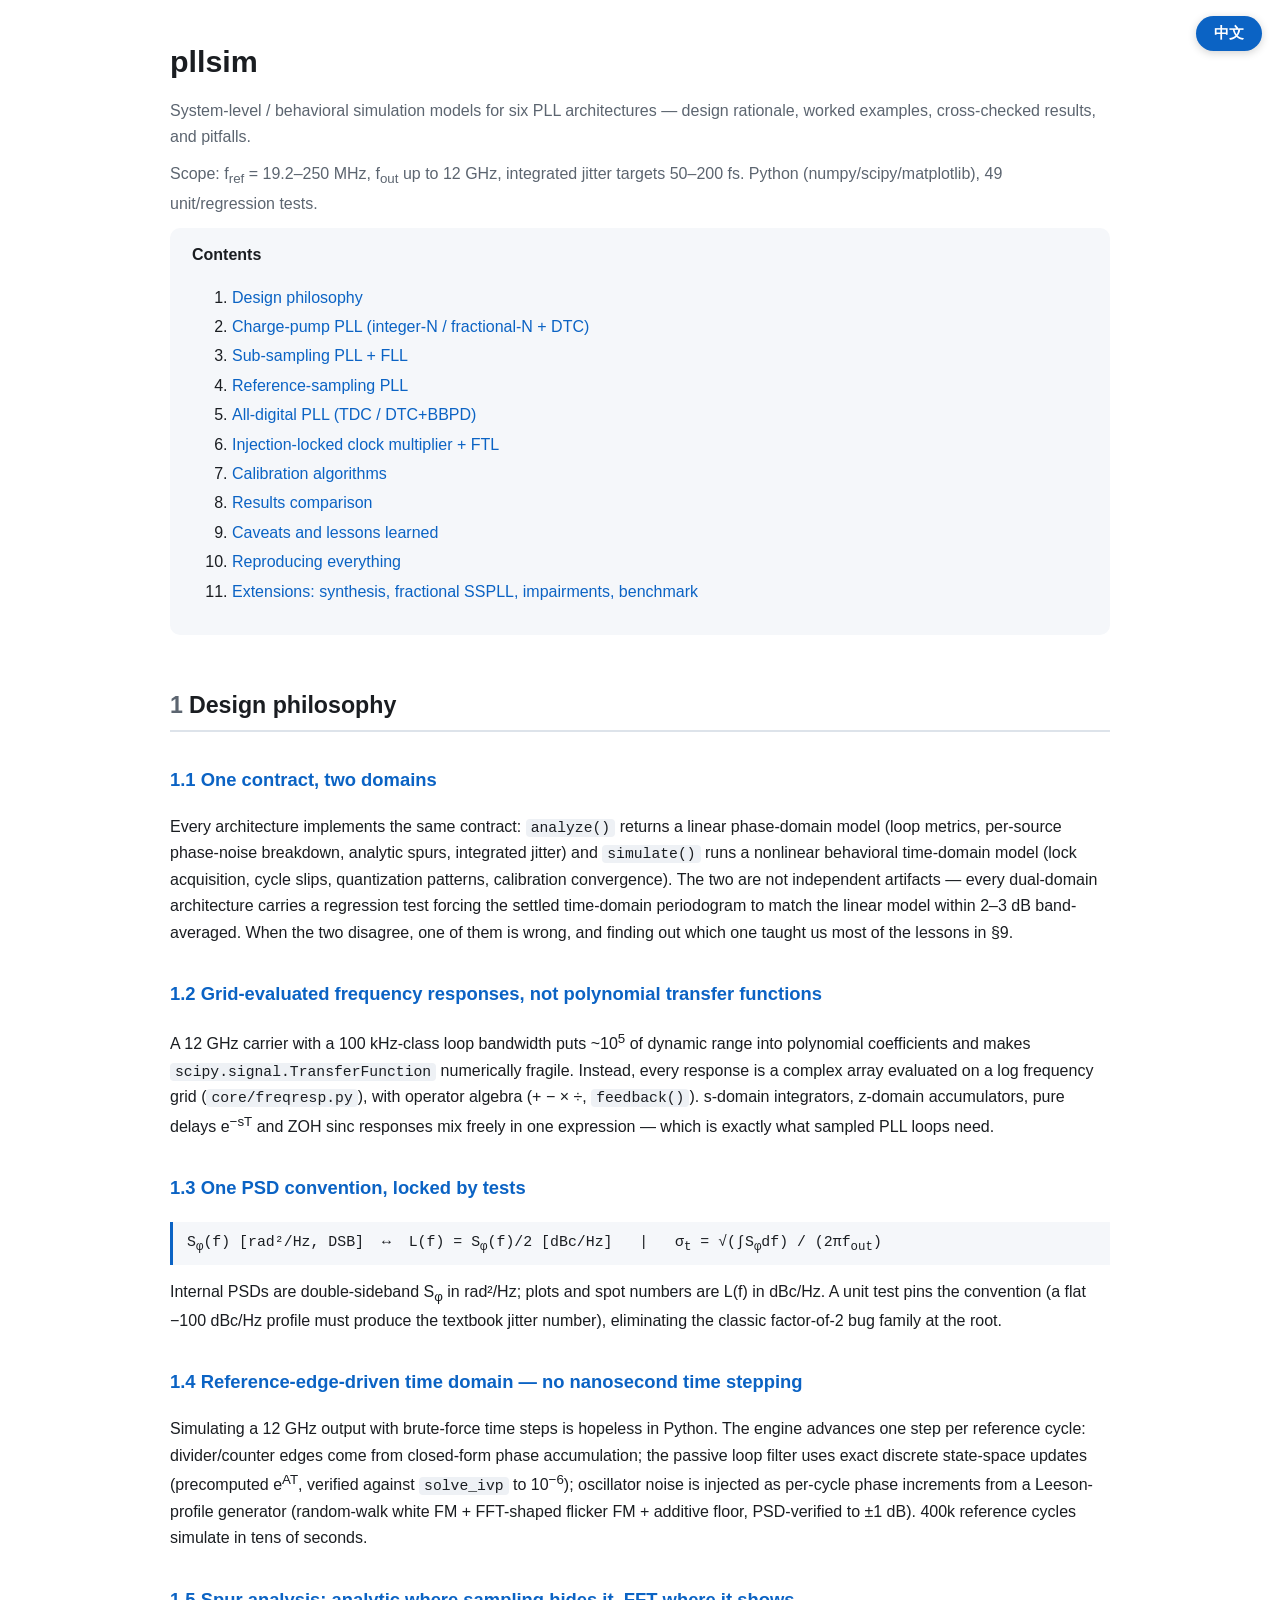
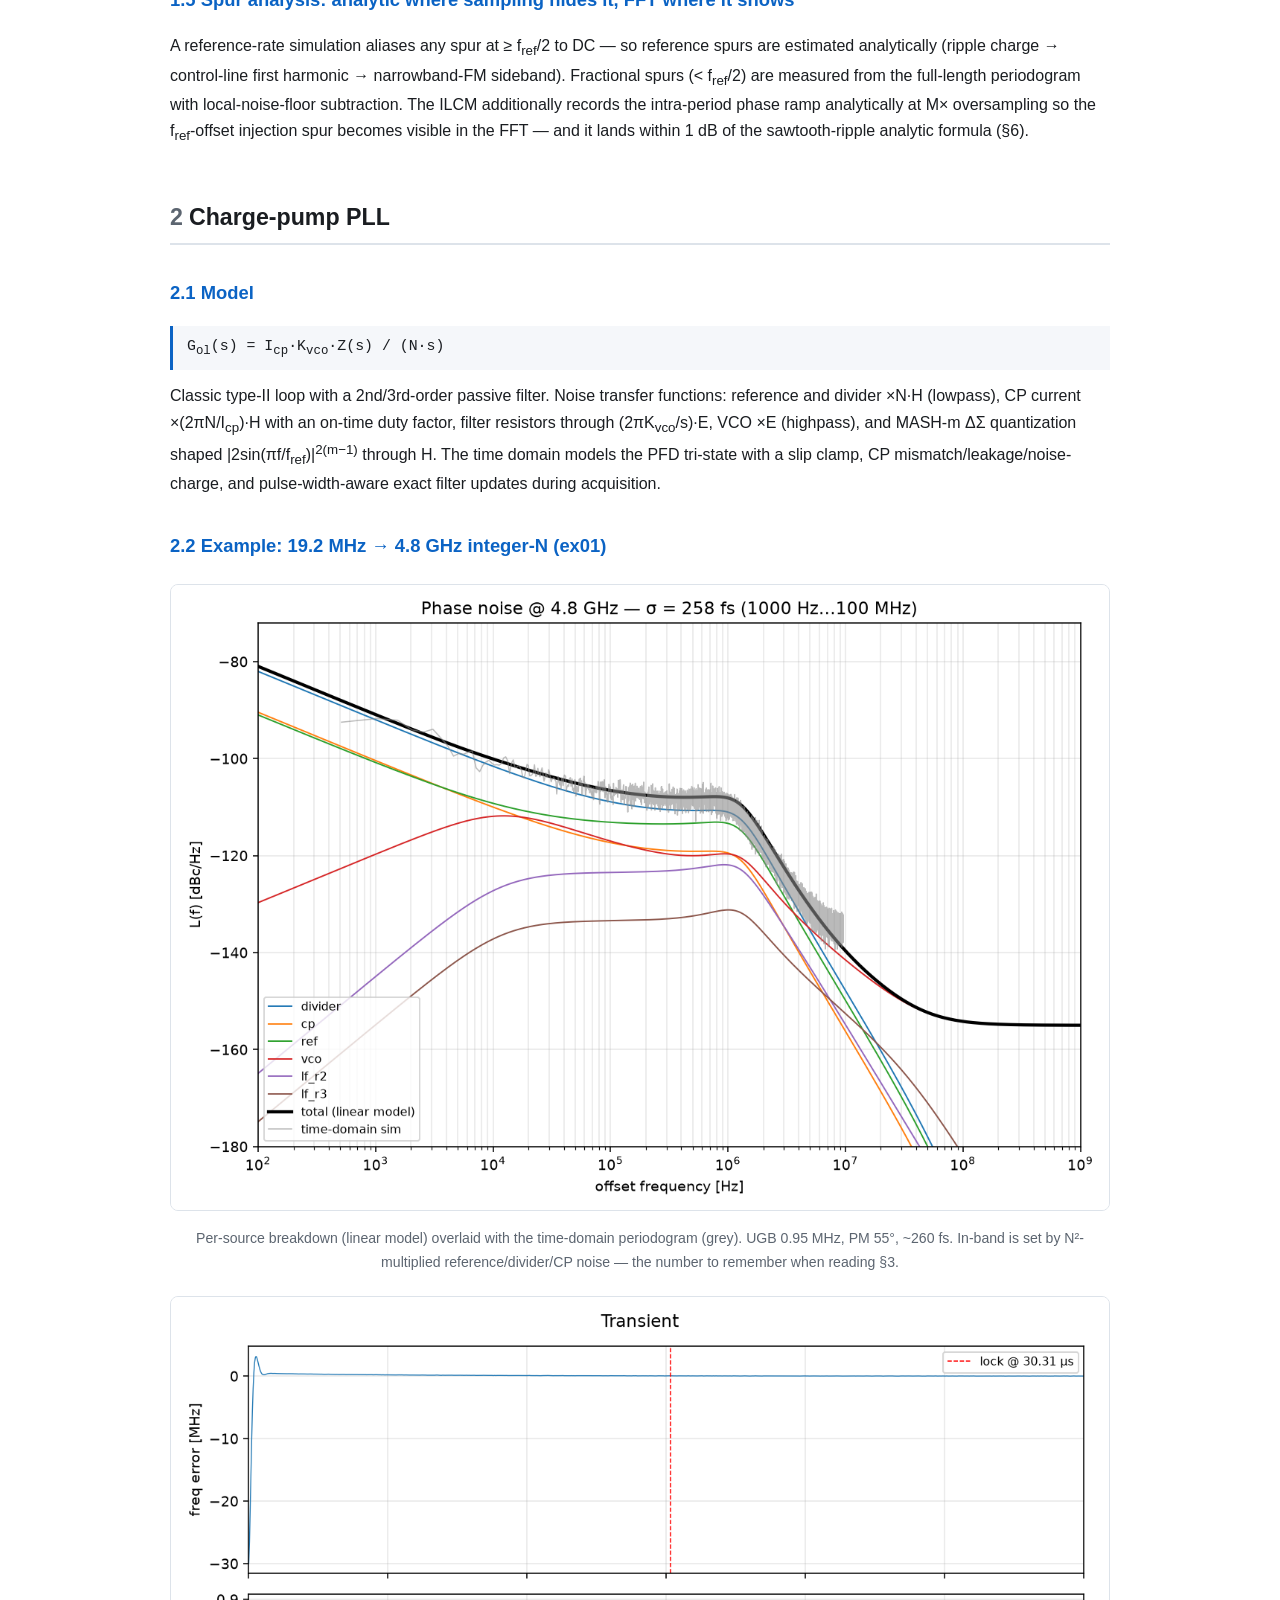
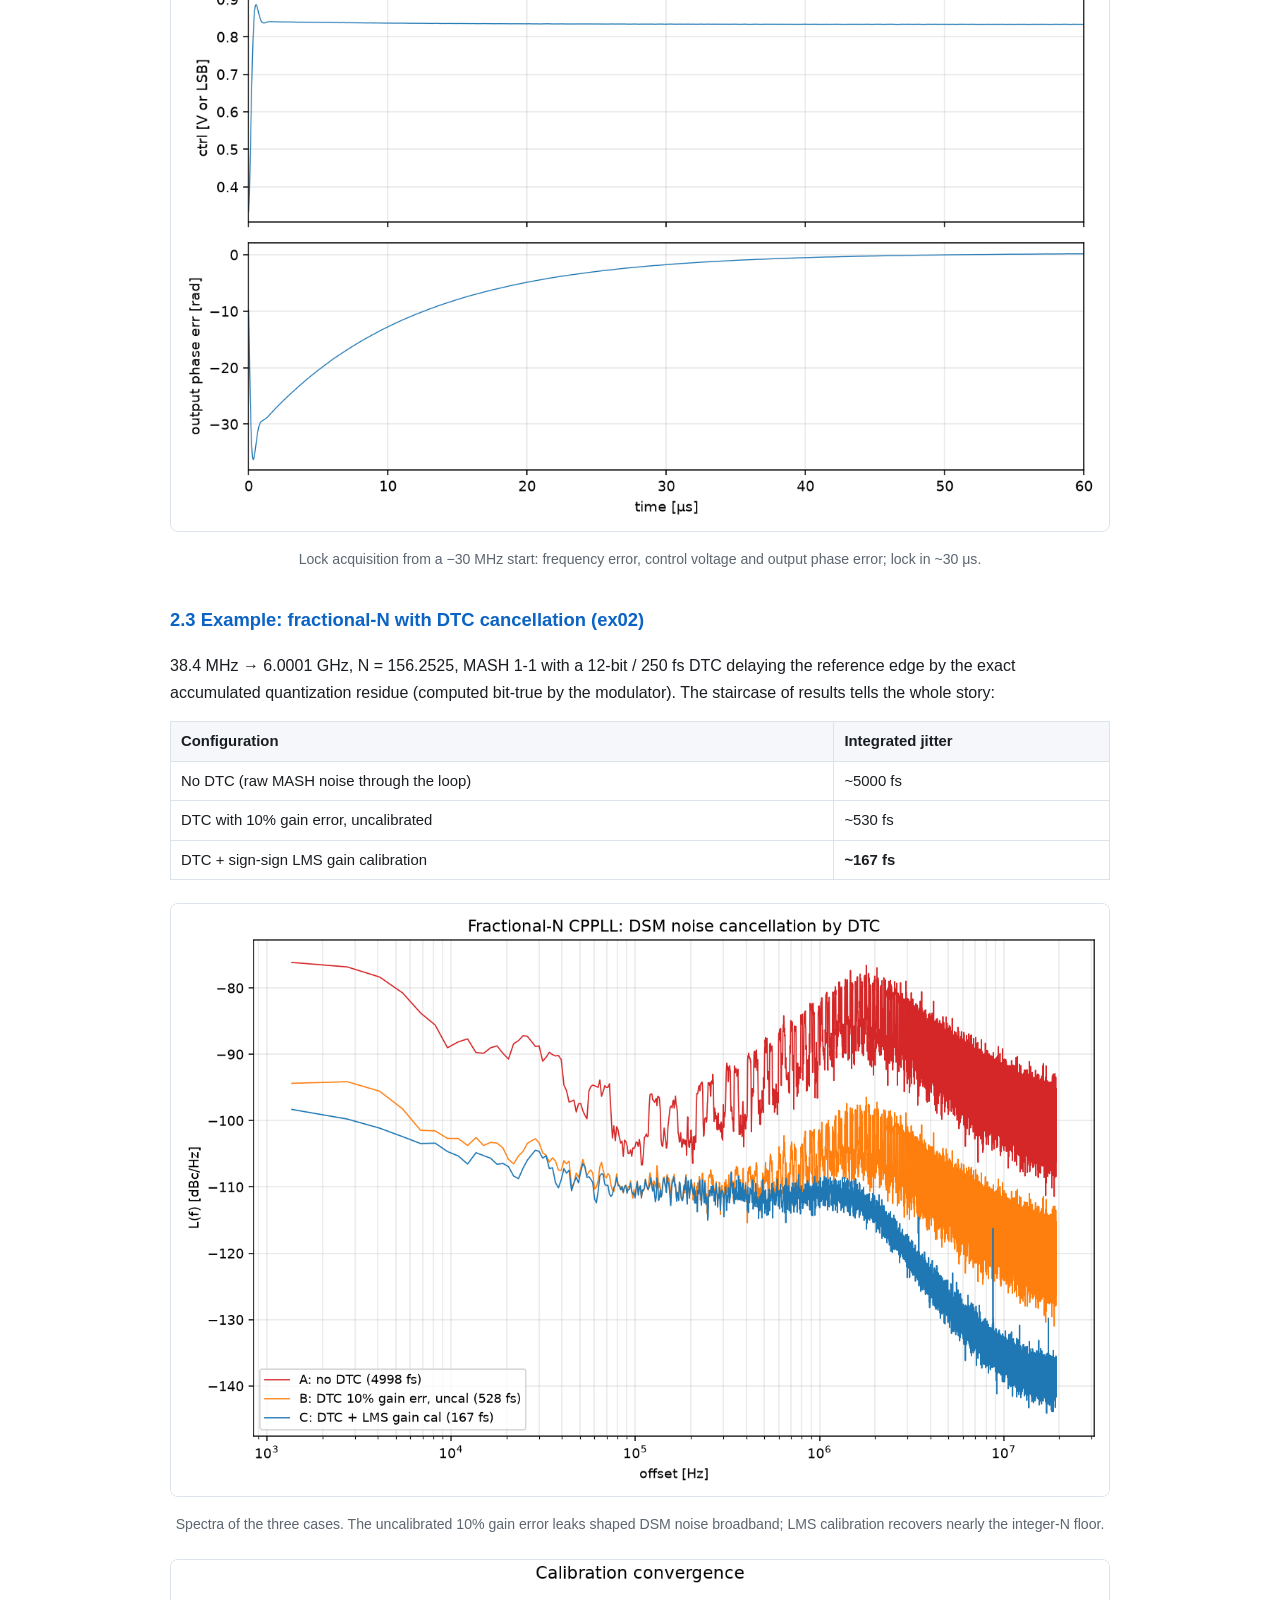
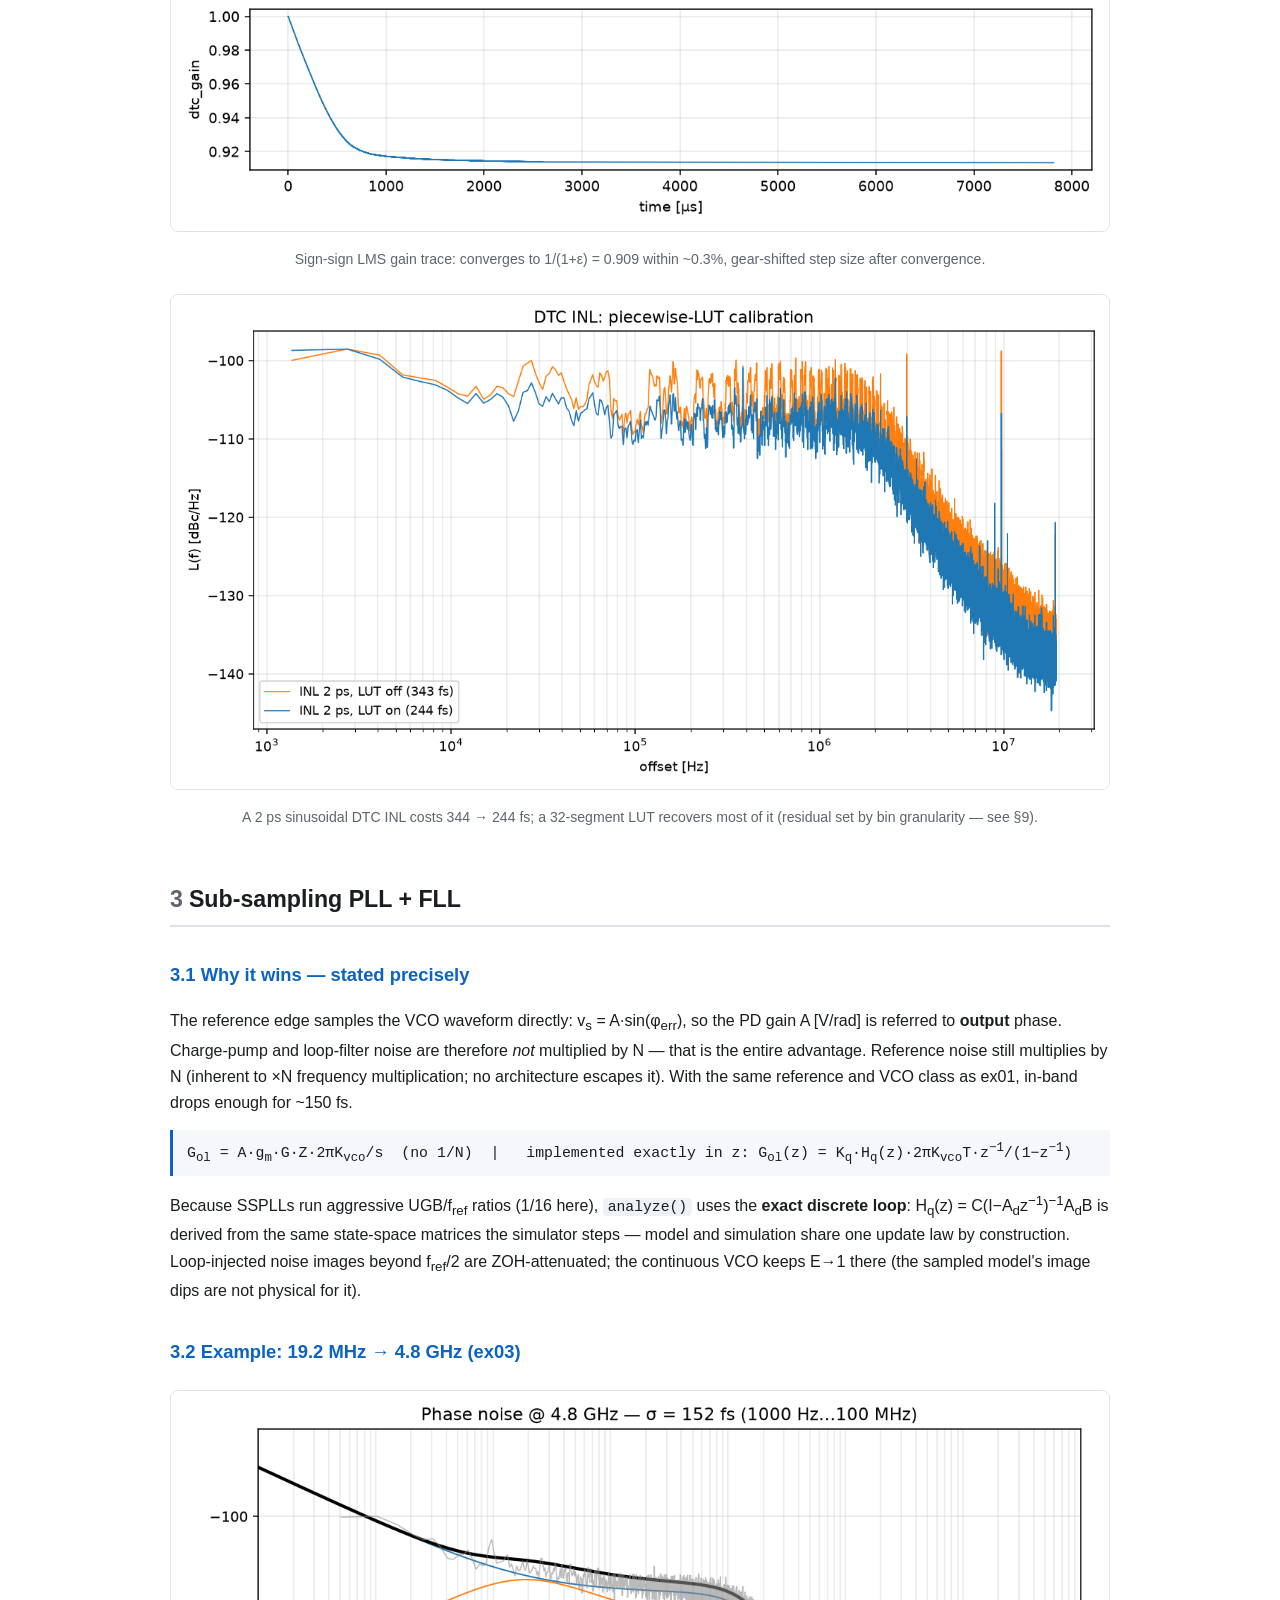
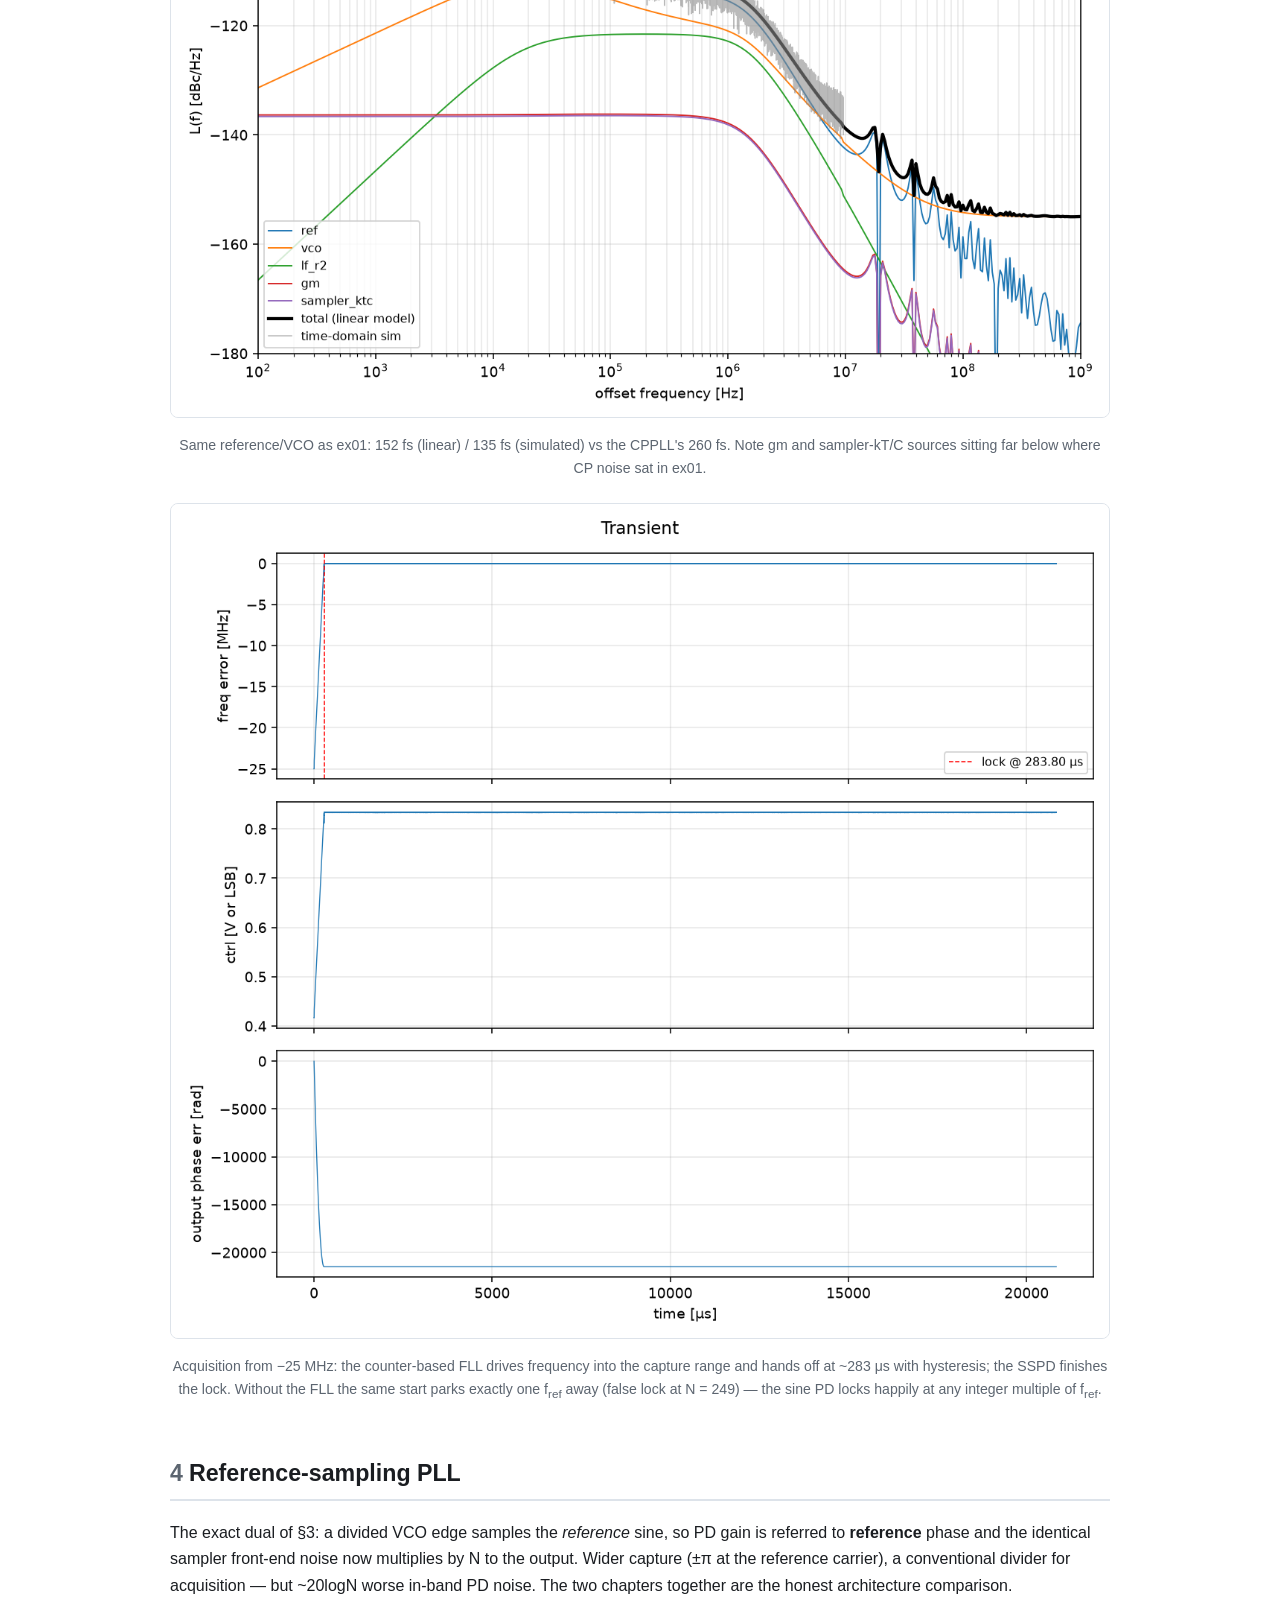
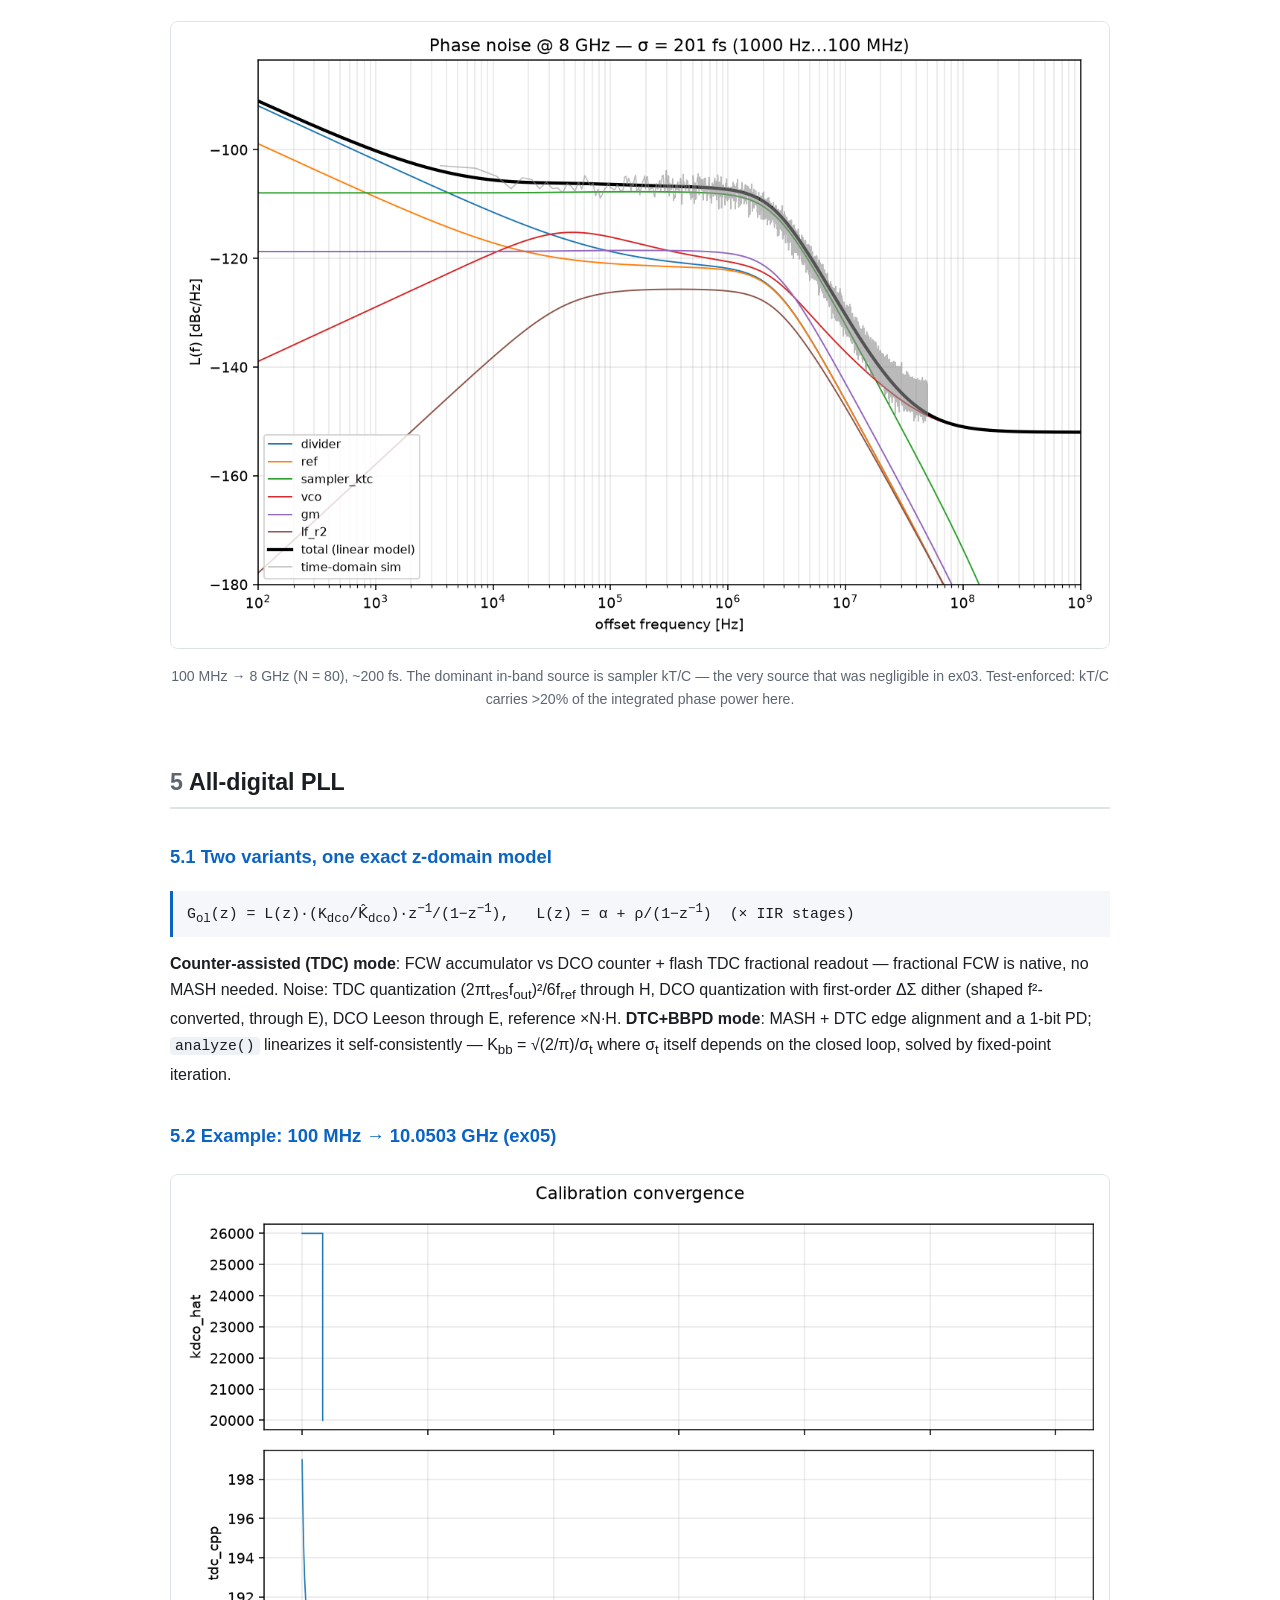
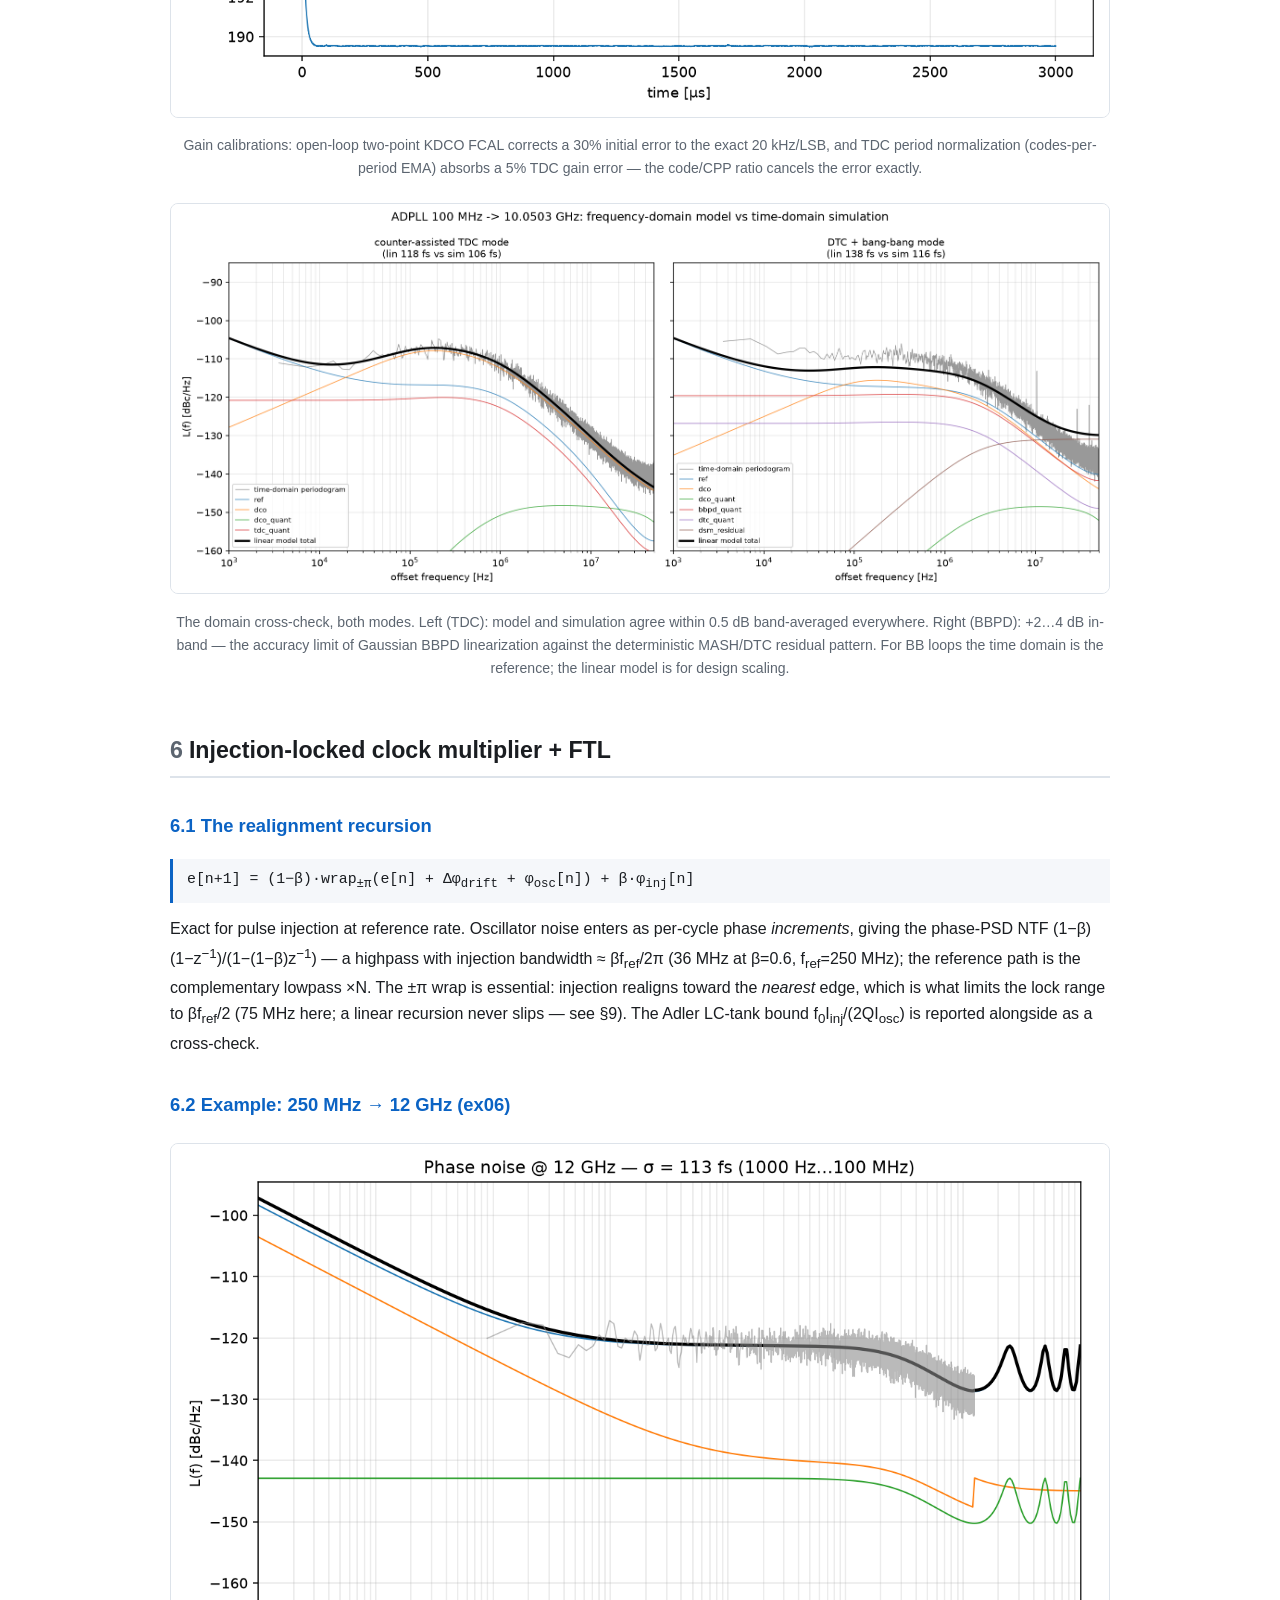
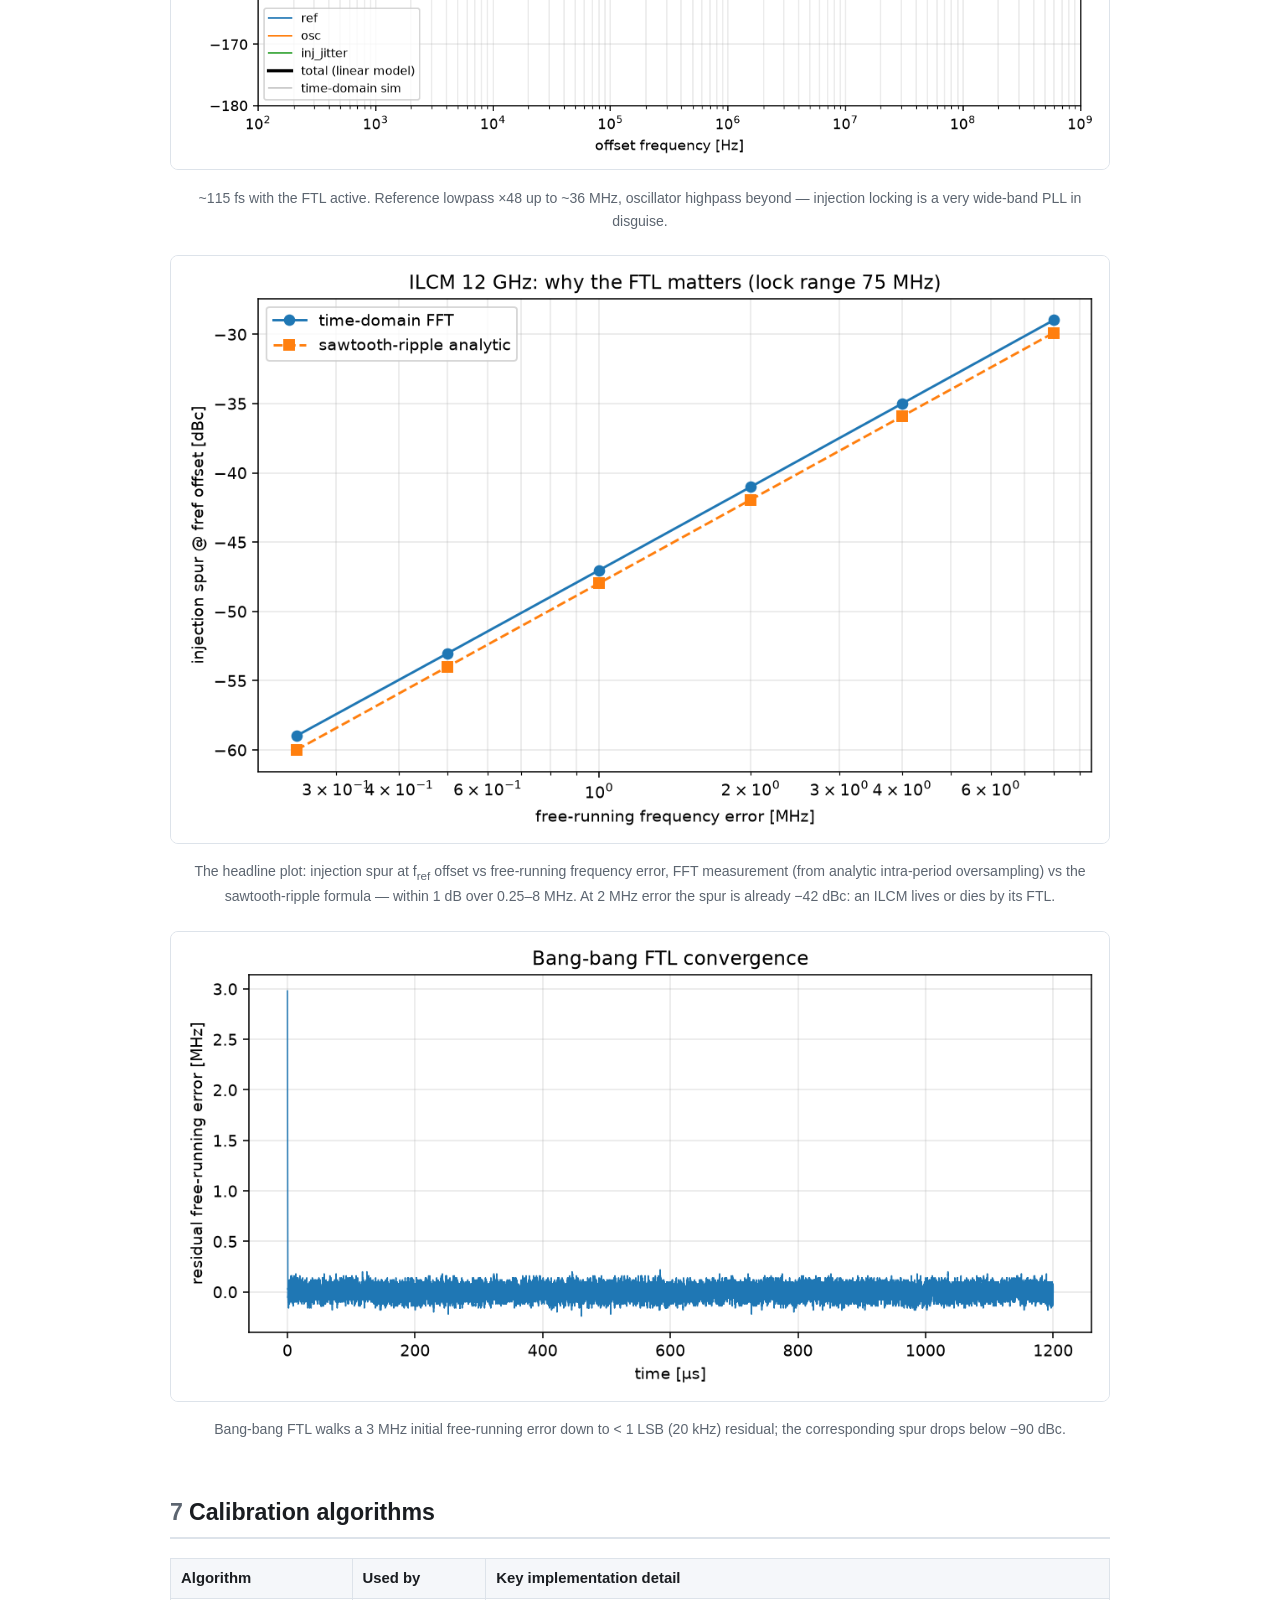
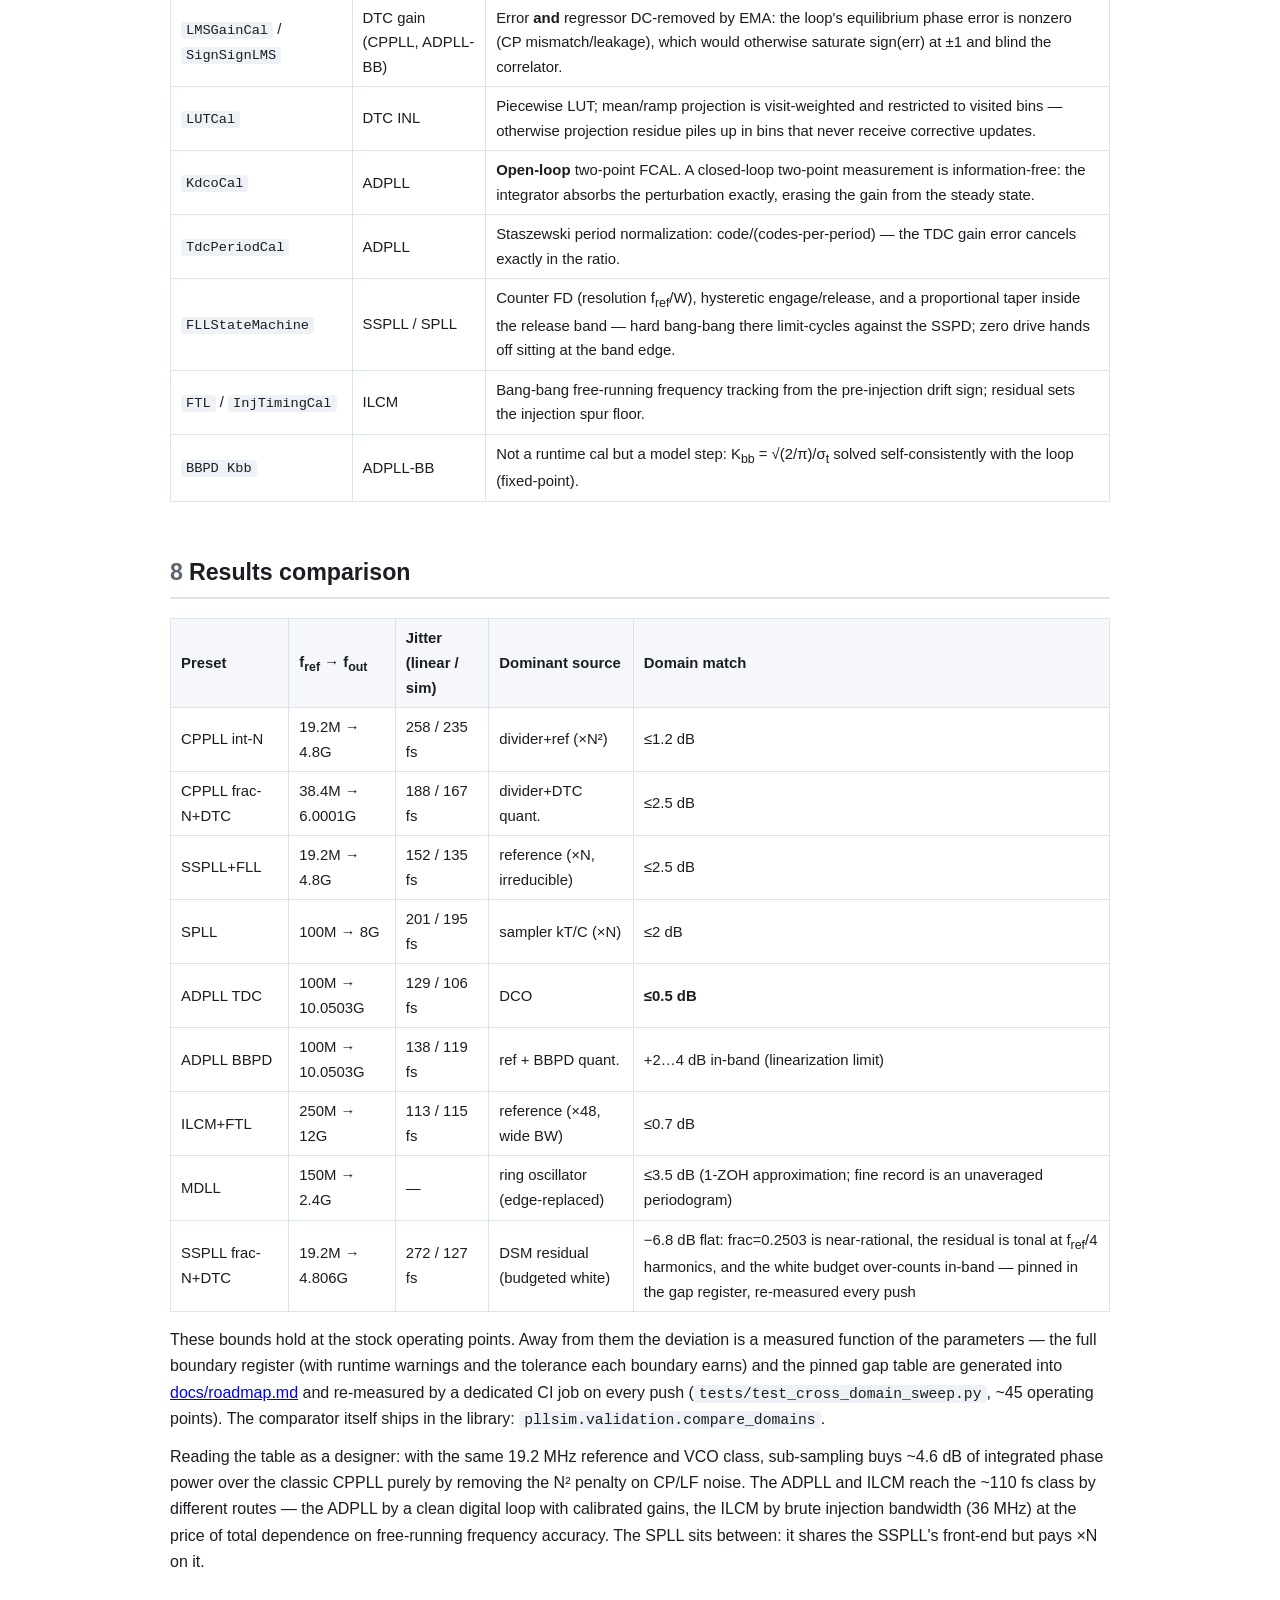
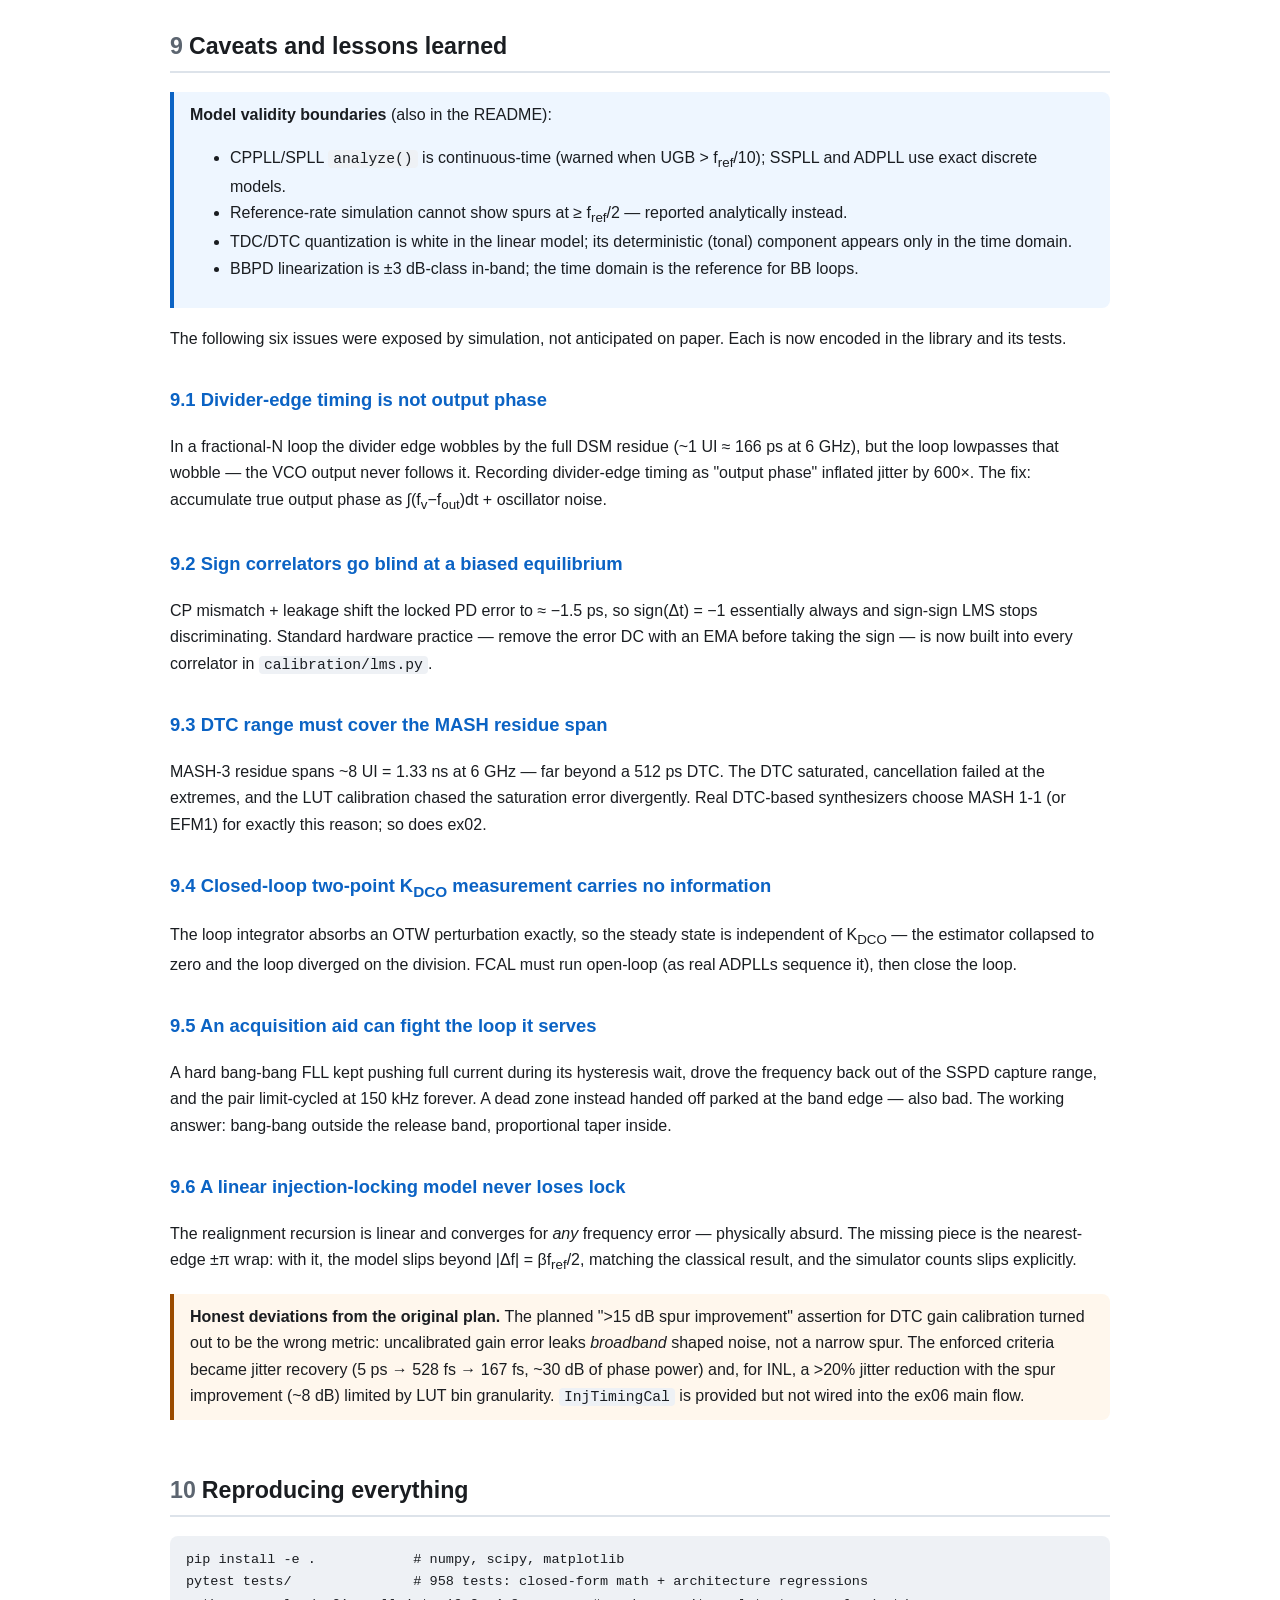
==== commit 942073f6: "Docs: the v0.9.4 test count was 14 short of what the suite collects README, index.html and the relea" ====
--- a/docs/index.html
+++ b/docs/index.html
@@ -469,7 +469,7 @@
 <!-- ================================================================ -->
 <h2 id="repro"><span class="num">10</span><span class="en">Reproducing everything</span><span class="zh">复现方法</span></h2>
 <pre><code>pip install -e .            # numpy, scipy, matplotlib
-pytest tests/               # 944 tests: closed-form math + architecture regressions
+pytest tests/               # 958 tests: closed-form math + architecture regressions
 python examples/ex01_cppll_intn_19p2m_4p8g.py     # each ex writes plots to examples/out/
 python examples/ex02_cppll_fracn_dtc_38p4m_6g.py
 python examples/ex03_sspll_19p2m_4p8g.py
@@ -809,6 +809,11 @@
 <p>
   <span class="en">The two domains had been required to agree within 2&ndash;3 dB and verified at one preset per architecture.  <code>pllsim.validation.compare_domains</code> is now the one comparator, <code>BOUNDARIES</code> registers every capability limit as a predicate that the engines' runtime notes and the sweep's tolerance contract both call, and a 48-point sweep runs in its own CI job: over tolerance with no boundary flag active is a defect and fails, a declared flag that does not fire fails too.  Twelve measured gaps are pinned and re-measured on every push in both directions.  Measured: continuous-time peaking reaches 7.25 dB at the deepest CPPLL loop the synthesizer will build; the fractional SSPLL sits a flat &minus;6.8 dB below a model that budgets the DSM residual as white where the truth is tonal; the BBPD linearization reads +3.3 dB, inside the +2..4 dB always claimed and never measured.  The sweep caught its own harness twice &mdash; inconsistent fractions fabricated 12&ndash;16 dB "gaps" that were an unlocked loop wandering &mdash; and <code>loop_metrics</code> was found counting gain crossings above fref/2, where a sampled response is periodic.</span>
   <span class="zh">两个域被要求在 2&ndash;3 dB 内一致，但过去只在每架构一个 preset 上验证。现在 <code>pllsim.validation.compare_domains</code> 是唯一的比较器，<code>BOUNDARIES</code> 把每条能力边界注册为 predicate——引擎的运行时提示和扫描的容差契约调用同一个函数——48 点扫描在独立 CI job 里按同一契约运行：越容差且无边界 flag 即缺陷即失败，声明了的 flag 不触发同样失败。12 条实测 gap 被钉住，每次 push 双向复测。实测：连续时间峰化在合成器能造出的最深 CPPLL 环路上达 7.25 dB；分数 SSPLL 平坦地低于模型 6.8 dB，因为模型把 DSM 残差当白噪预算而真相是音调；BBPD 线性化读到 +3.3 dB，落在一直声称却从未测过的 +2..4 dB 之内。扫描两次抓到自己的构造错误——不自洽的分数伪造出 12&ndash;16 dB 的"gap"，实为失锁漫游——并发现 <code>loop_metrics</code> 在 fref/2 以上数了采样响应的周期性镜像。</span>
+</p>
+<h3><span class="en">11.24 Every architecture anchored, the library from a shell, and the gates that read counts (v0.9.4)</span><span class="zh">11.24 六种架构各有锚点、命令行里的库，以及会读计数的门（v0.9.4）</span></h3>
+<p>
+  <span class="en">Three literature anchors close the gap the health check listed &mdash; Da Dalt &amp; Sandner JSSC'03 for the integer-N charge-pump PLL (anchored on L(1 MHz) = &minus;115 dBc/Hz, model &minus;115.1), Helal et al. JSSC'09 for the injection-locked multiplier (130 fs published, 130 fs time domain) and Elshazly et al. JSSC'13 for the digital MDLL (400 vs 415 fs) &mdash; with integration bands stated as assumptions because the abstracts give none.  The unbounded tuning law is a stated boundary (<code>tuning-swing</code>: a note when fout needs more than &plusmn;1.5 V from f0, or rails against a set range); the bang-bang ADPLL's divider makes noise (adpll_bb 114 &rarr; 139 fs, the one stock figure that moves); MASH-2 for the sampling loops was measured (2 UI of residue vs 1.0&ndash;1.6 UI of DTC) and deferred.  Forms, <code>--set</code> and the gate speak engineering notation; a config file round-trips bit-exactly on all three surfaces; <code>pllsim</code> is the library from a shell; the phone has the Fit page.  The FLL testbench that had read <code>fll:FAIL</code> in ex13's index for several releases (an 8-bit port truncating N = 256) is fixed and ex13 fails on it now; CI runs a Python 3.10 floor leg with pinned minimum wheels and refuses silent module-level skips.</span>
+  <span class="zh">三个文献锚点补上体检列出的缺口——整数N电荷泵 PLL 用 Da Dalt &amp; Sandner JSSC'03（锚定 L(1 MHz) = &minus;115 dBc/Hz，模型 &minus;115.1），注入锁定倍频器用 Helal 等 JSSC'09（发表 130 fs，时域 130 fs），数字 MDLL 用 Elshazly 等 JSSC'13（400 对 415 fs）——积分带宽因摘要未给而标为假设。无界压控律成为一条明示边界（<code>tuning-swing</code>：fout 需要离 f0 超过 &plusmn;1.5 V、或撞上已设范围时给出提示）；bang-bang ADPLL 的分频器有噪声了（adpll_bb 114 &rarr; 139 fs，唯一移动的库存数字）；采样环路的 MASH-2 已实测（残差 2 UI 对 DTC 1.0&ndash;1.6 UI）并搁置。表单、<code>--set</code> 与敏感度门都认工程记数法；配置文件在三端逐位精确往返；<code>pllsim</code> 把库搬进命令行；手机有了拟合页。ex13 索引里挂了几个版本的 <code>fll:FAIL</code>（8 位端口把 N = 256 截成零）已修，ex13 现在会因它失败；CI 增加 Python 3.10 底线腿并拒绝静默的模块级跳过。</span>
 </p>
 <p>
   <span class="en">A phone found the same pitfall in the product: fref 52 &rarr; 104 MHz on the fractional-SPLL workbench with fout and the fraction untouched, the divider 13 MHz from fout, and 1.6 ns of "jitter" on screen.  <code>frac.frac</code> only ever had one correct value, <code>(fout/fref) % 1</code>, so it is no longer an input on any surface; the same edit locks in 2.0 &micro;s at 143 fs.  A follow-up audit of fref/fout-only edits found ILCM and MDLL silently railing at legal multiples the oscillator cannot reach; <code>postprocess</code> now notes a loop that never reached fout, with the criterion the comparator's refusal uses.</span>
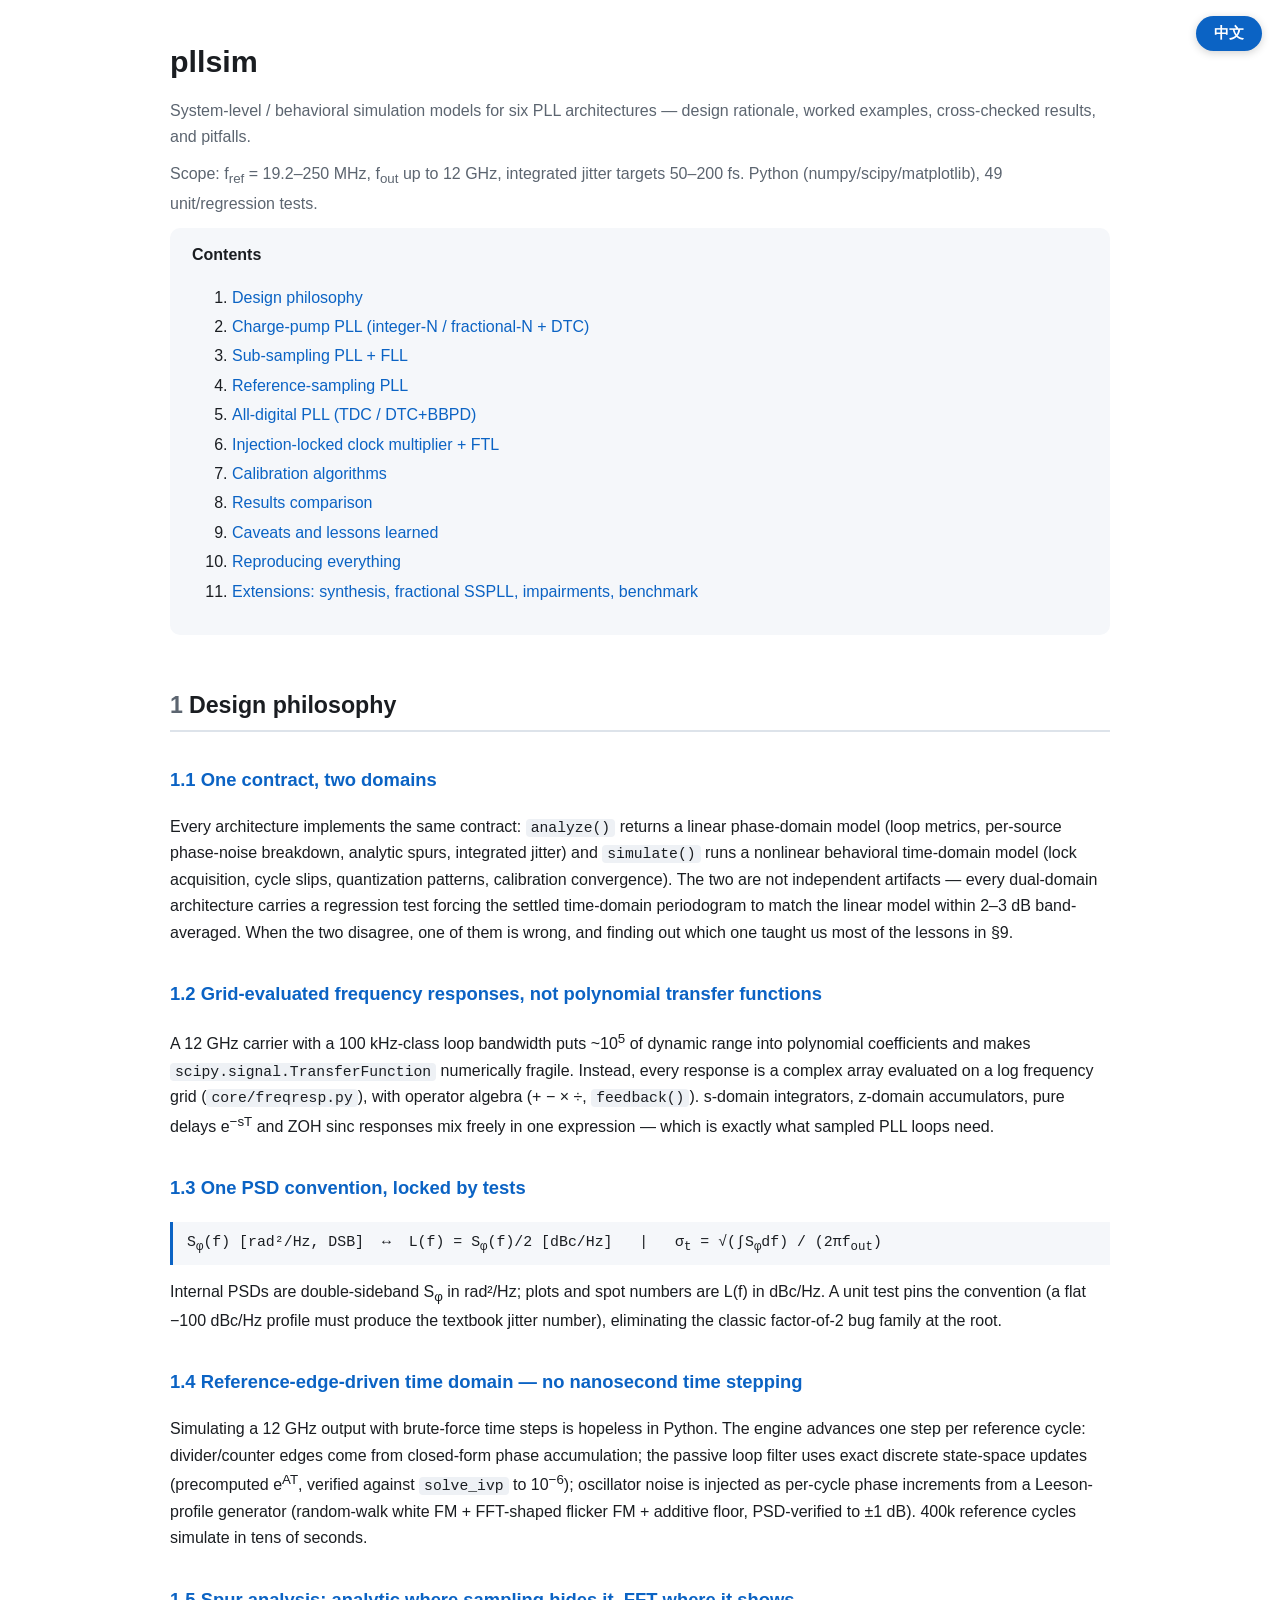
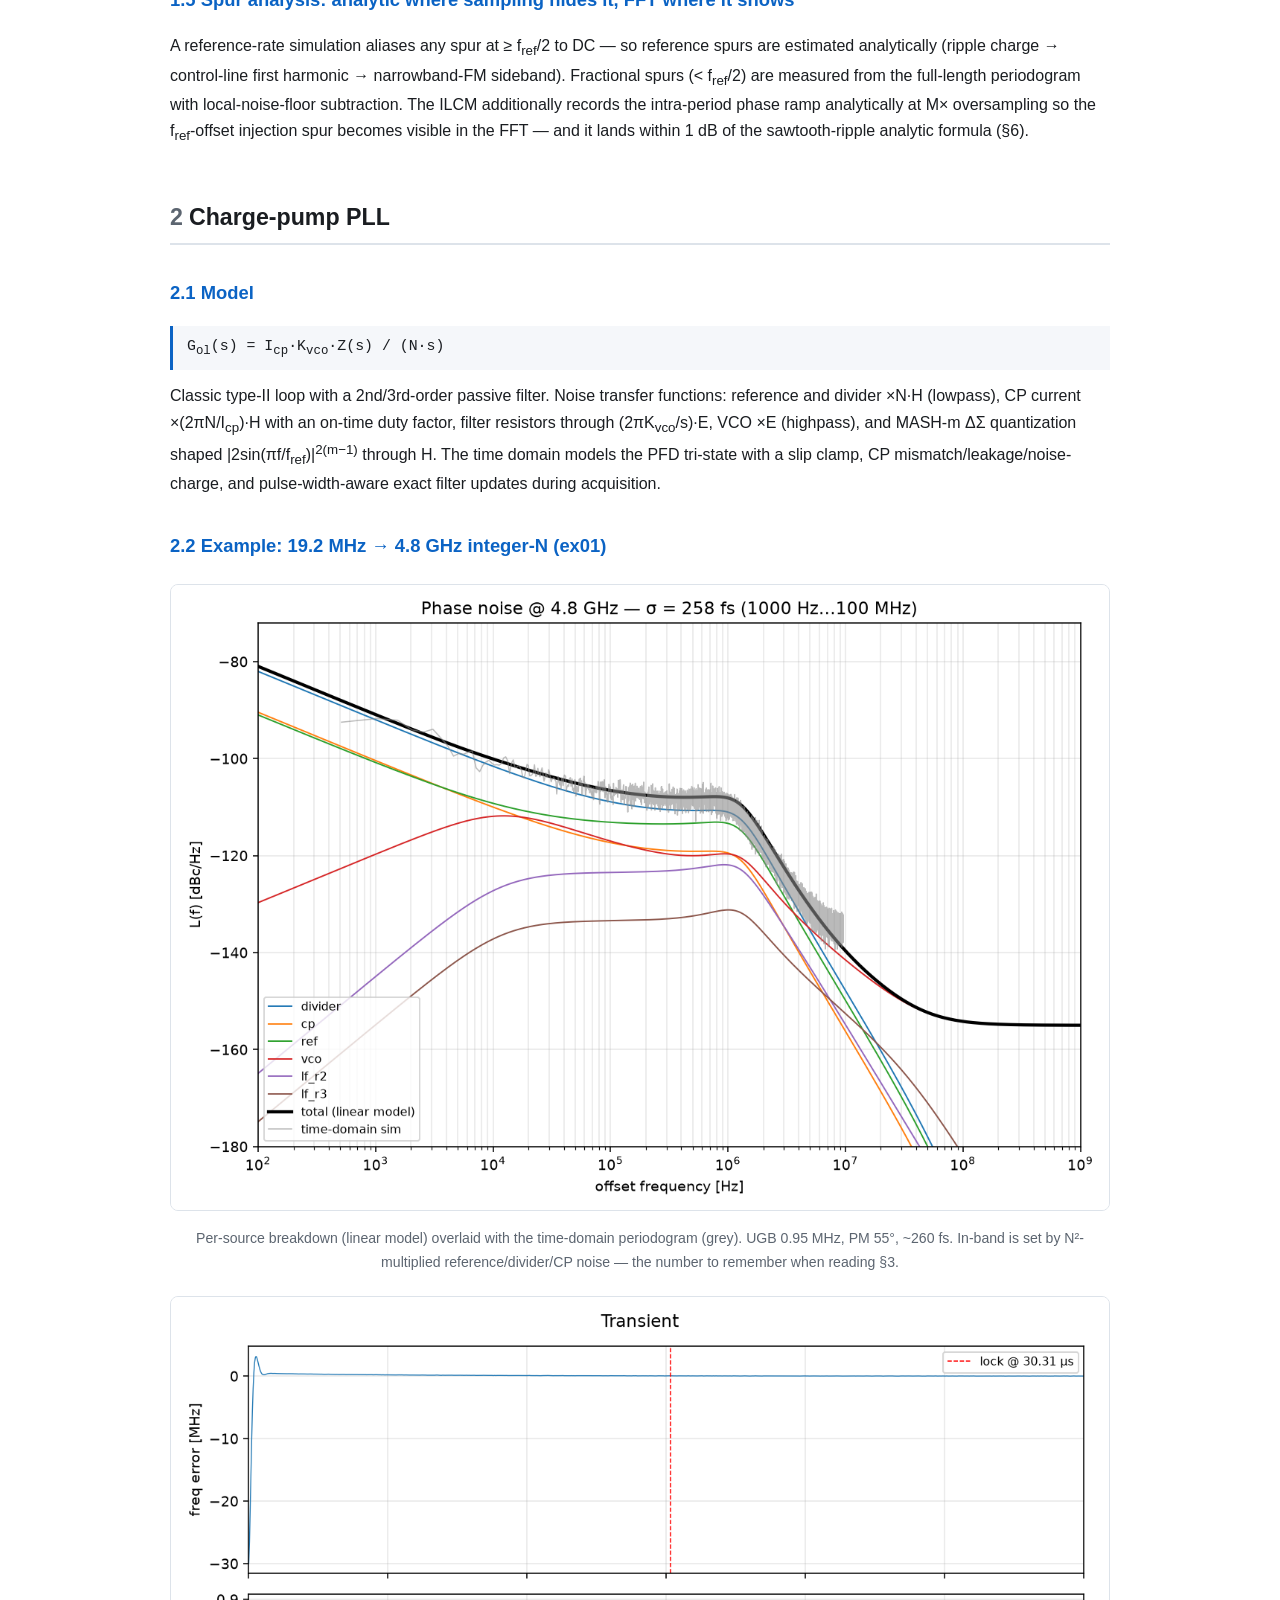
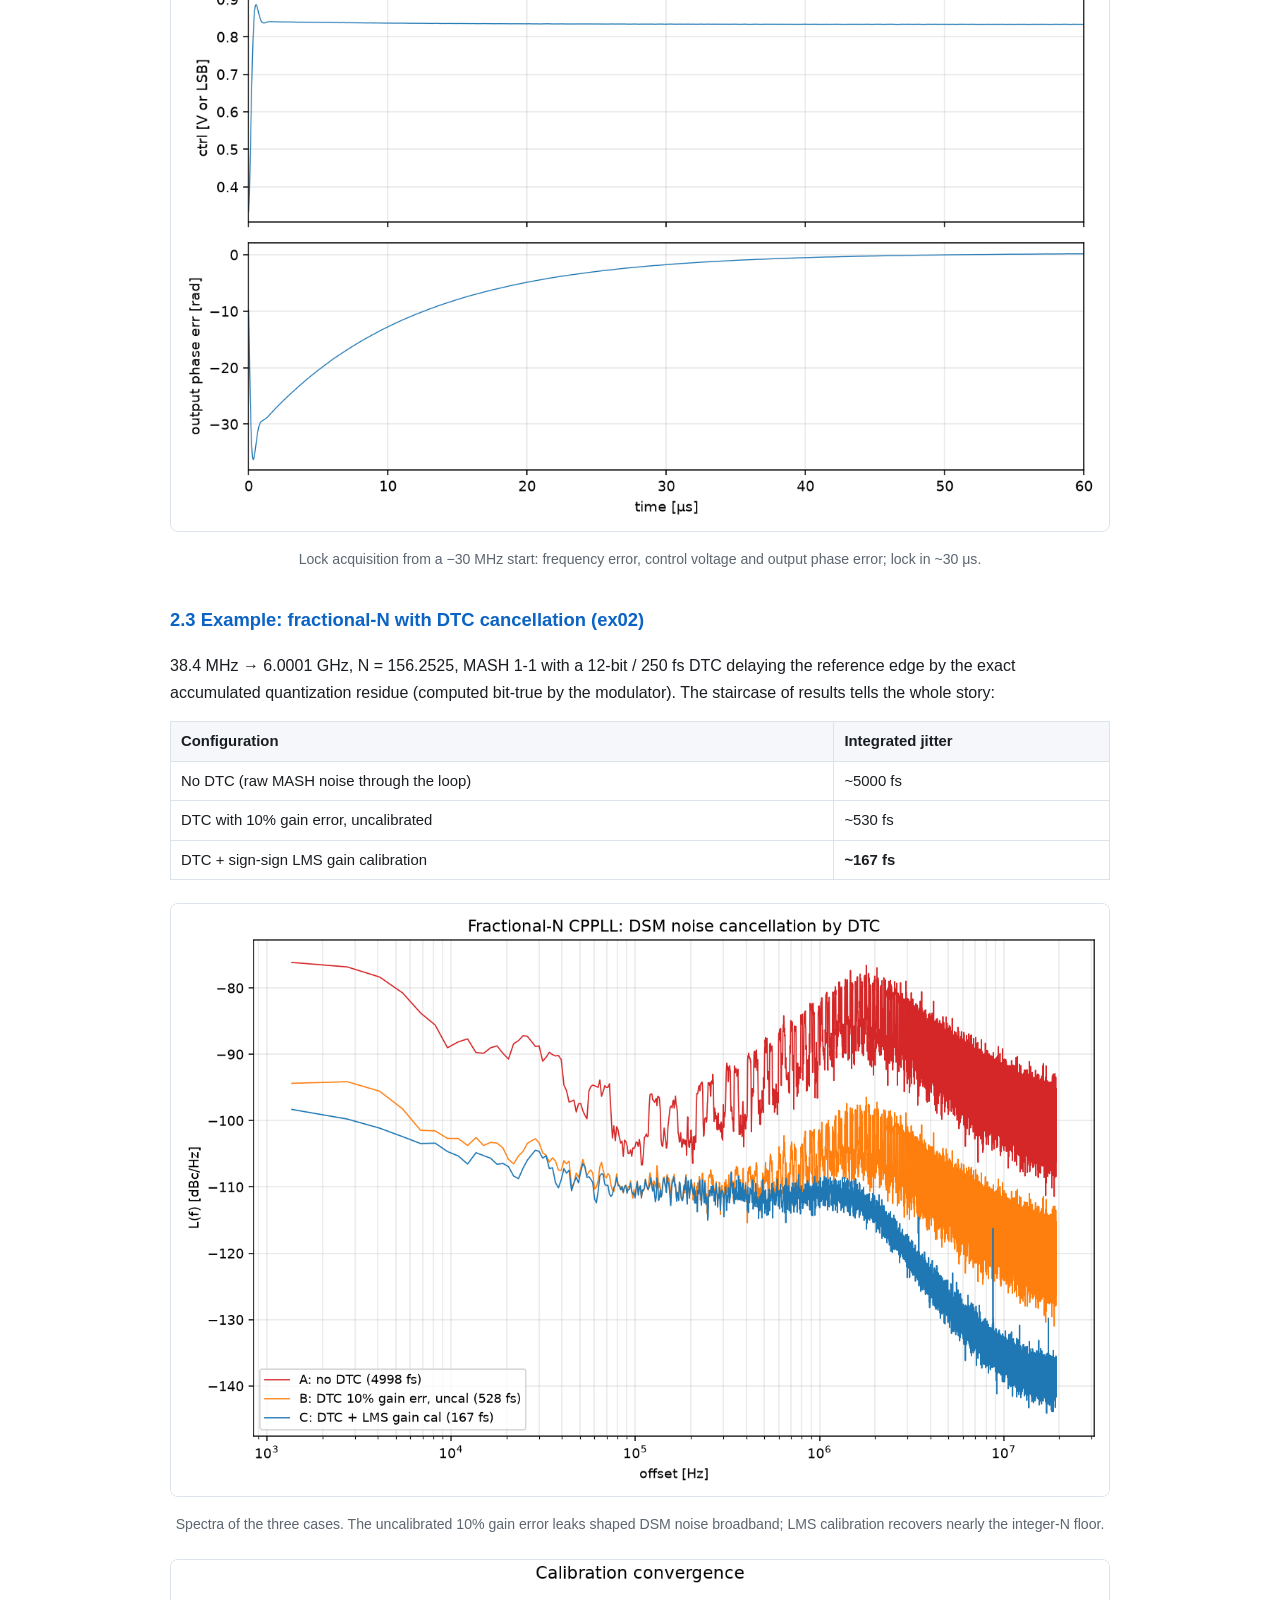
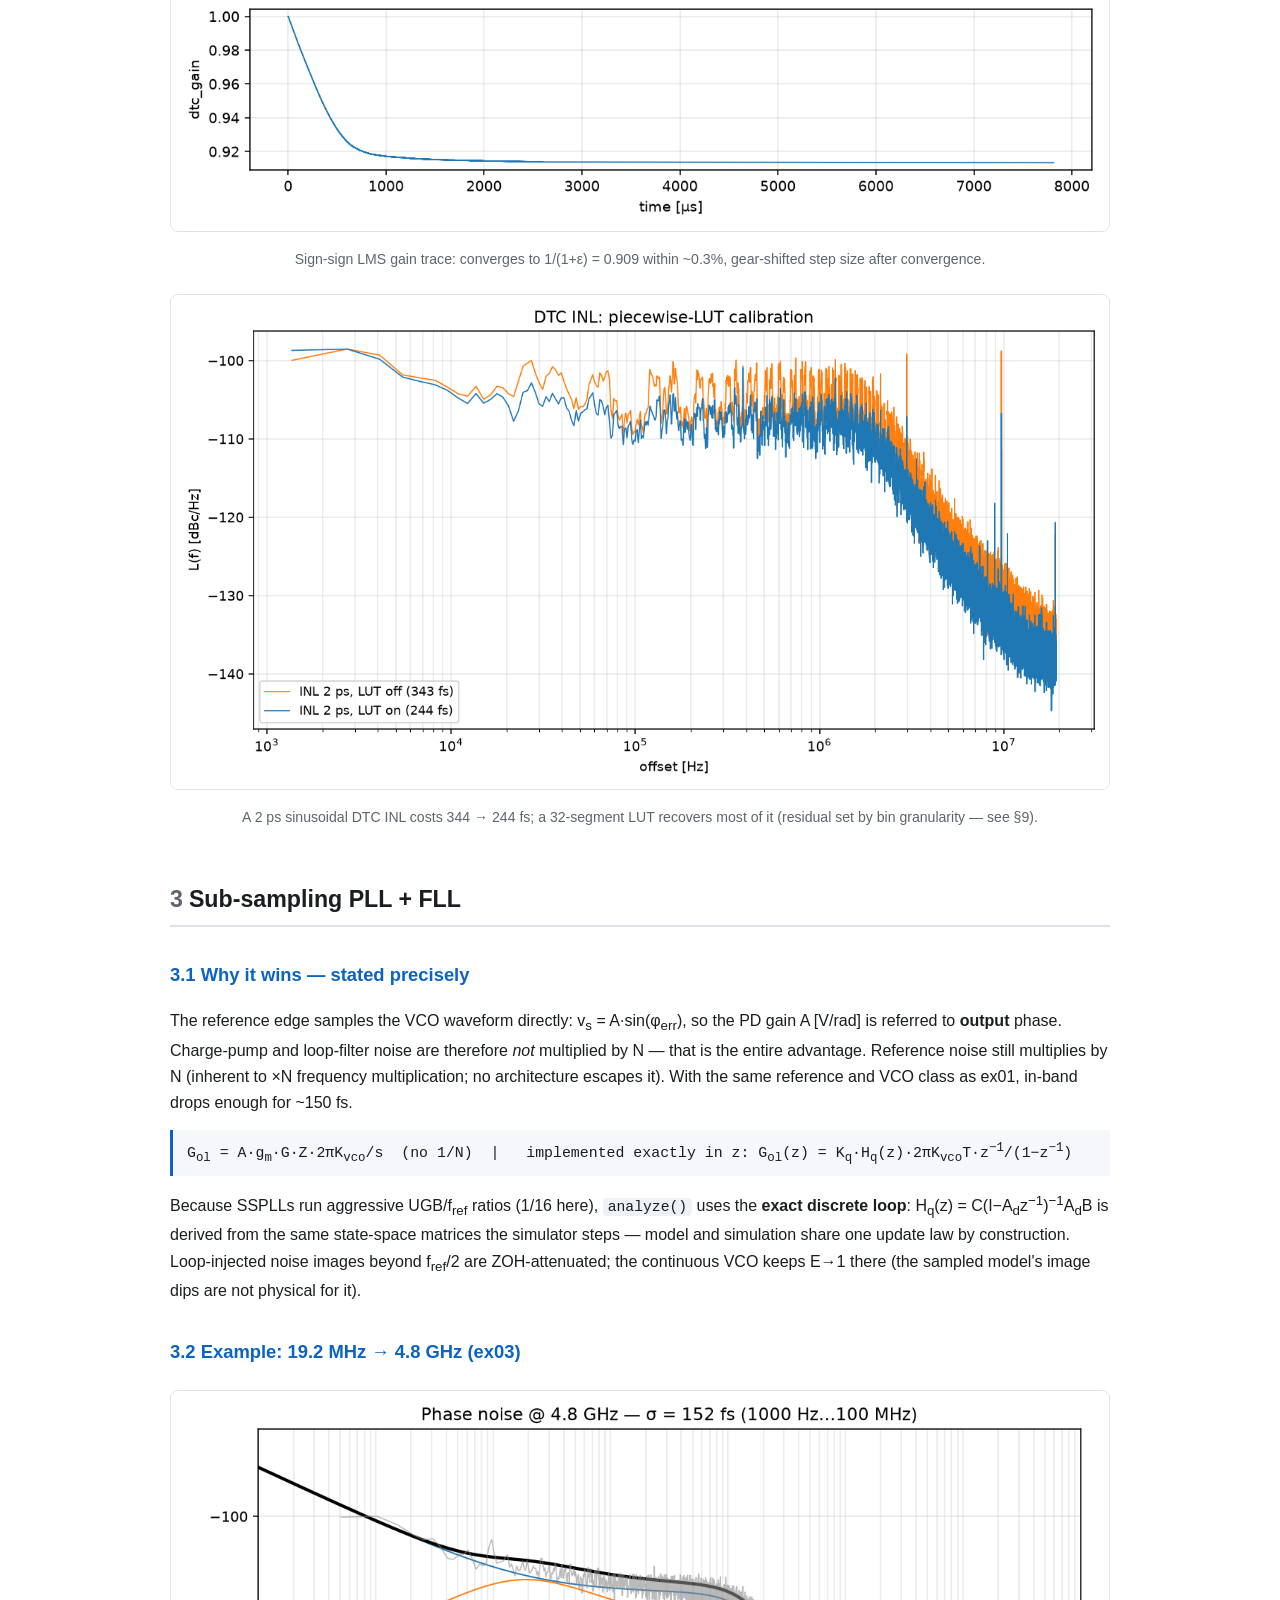
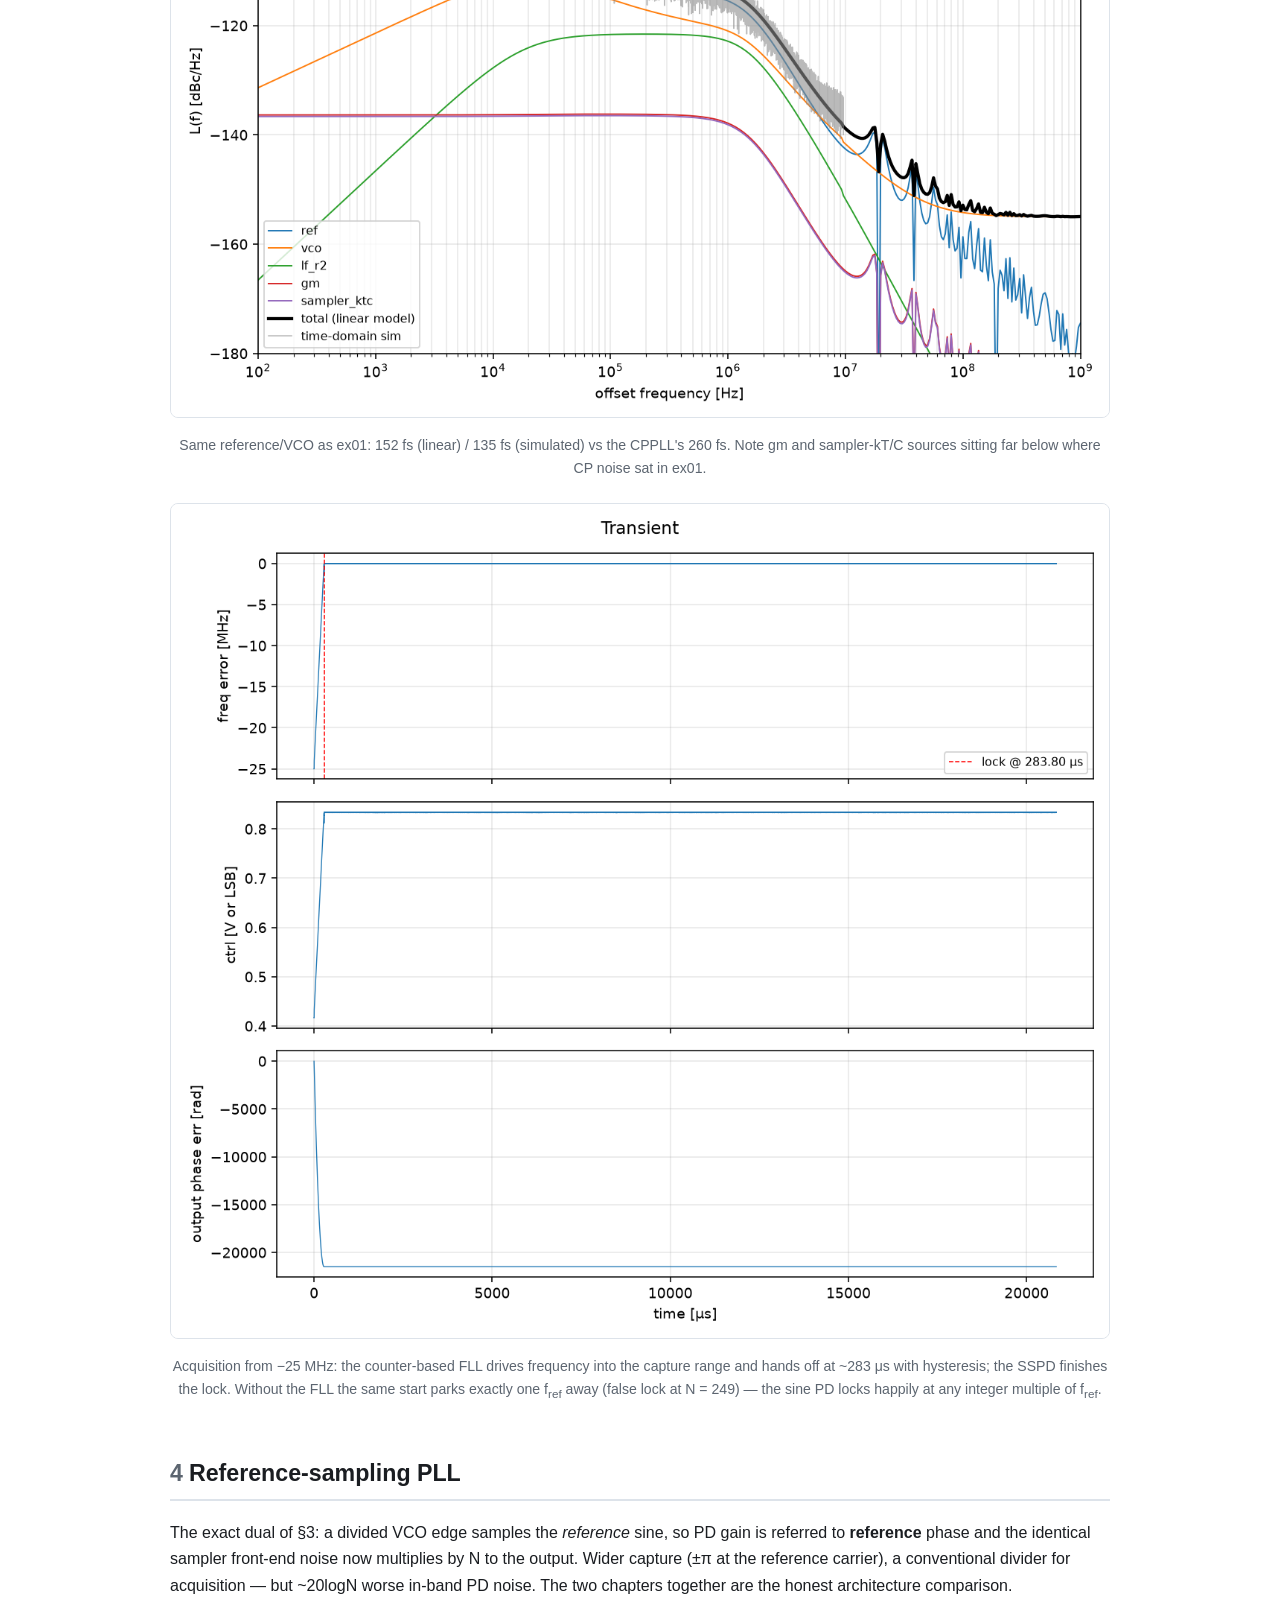
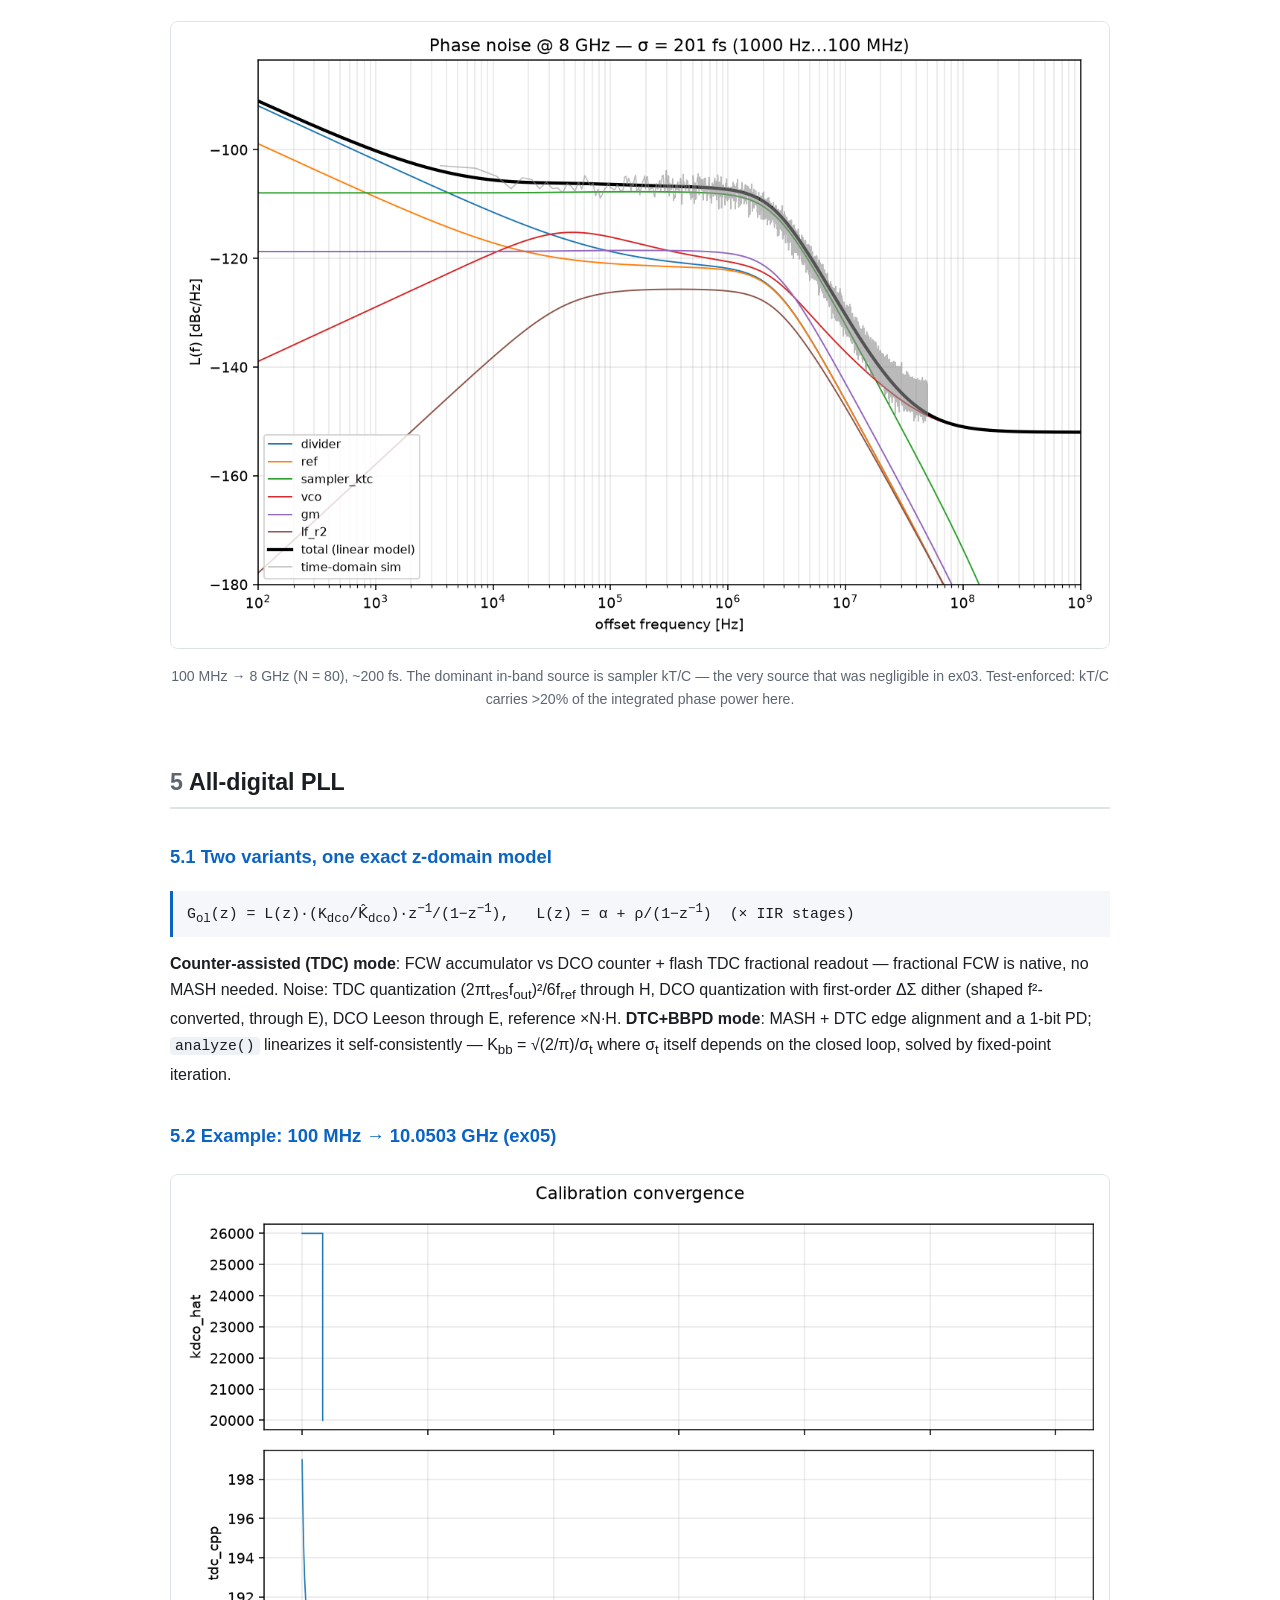
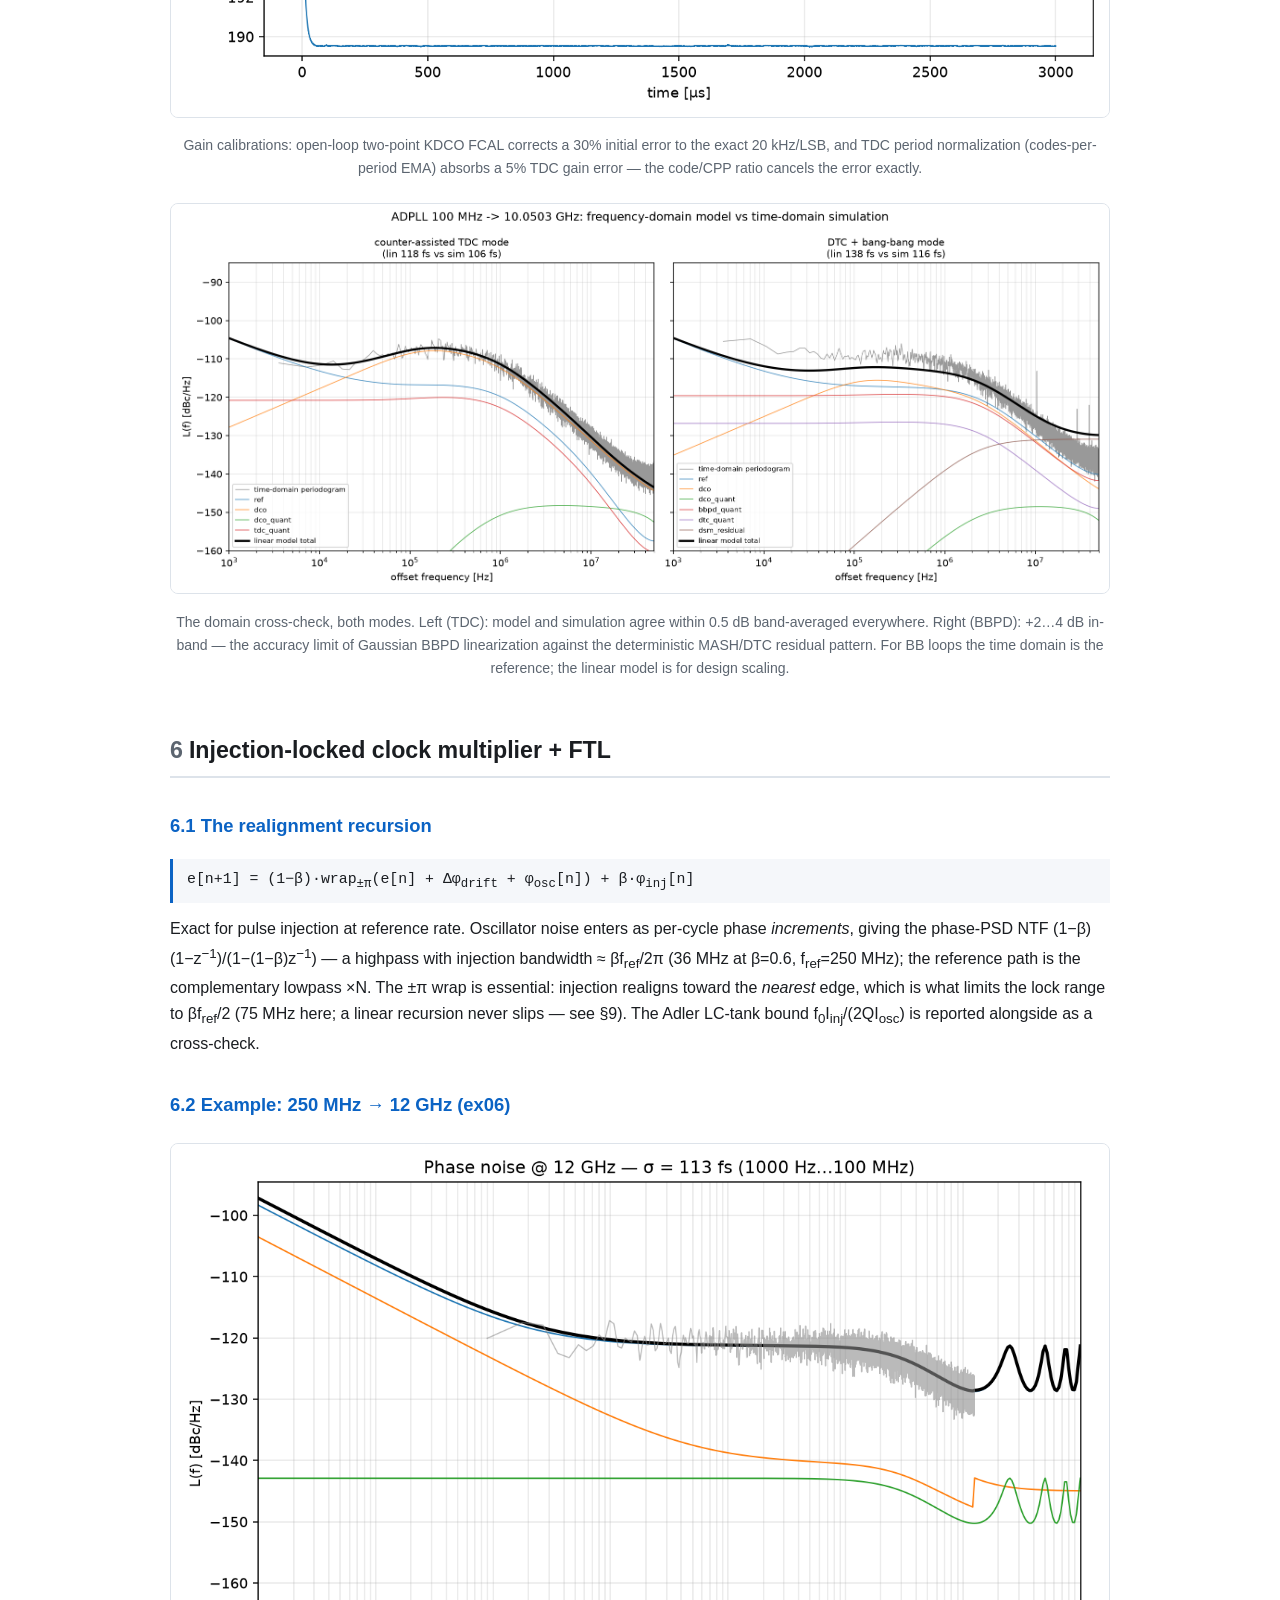
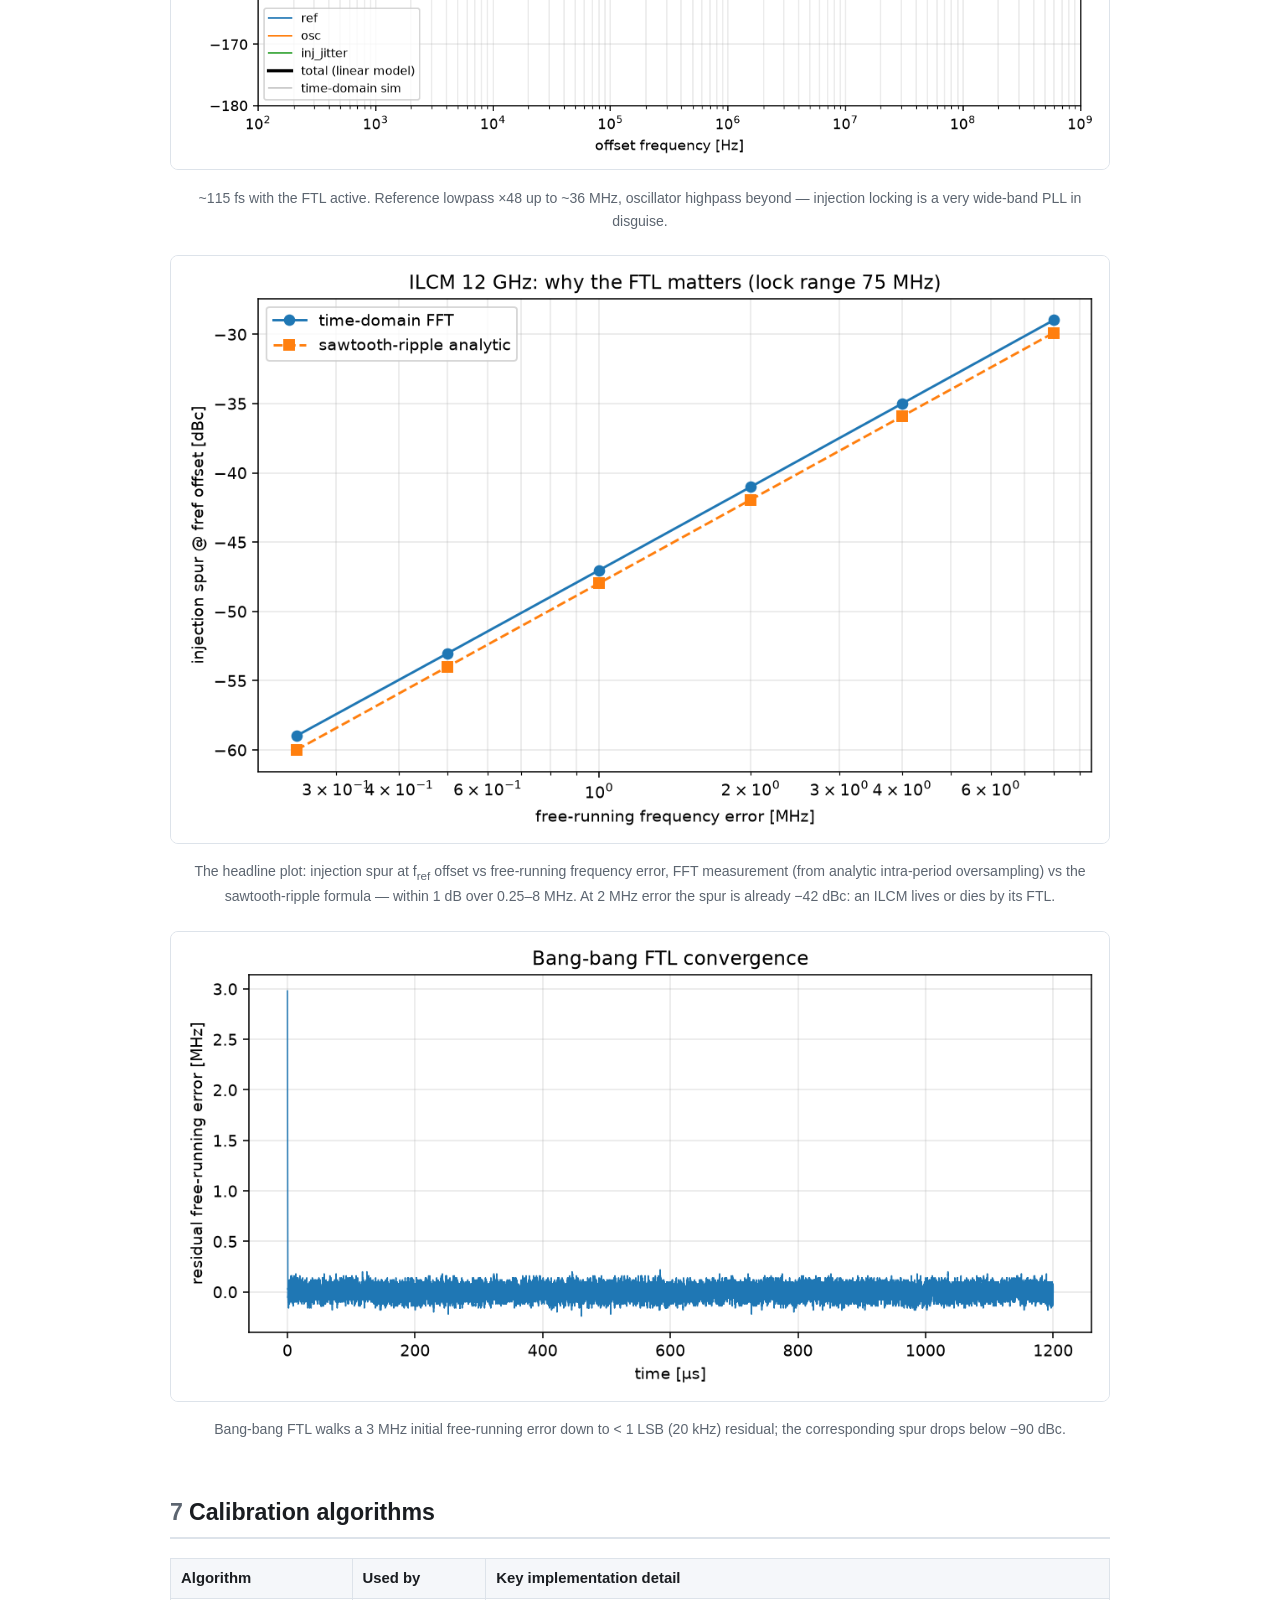
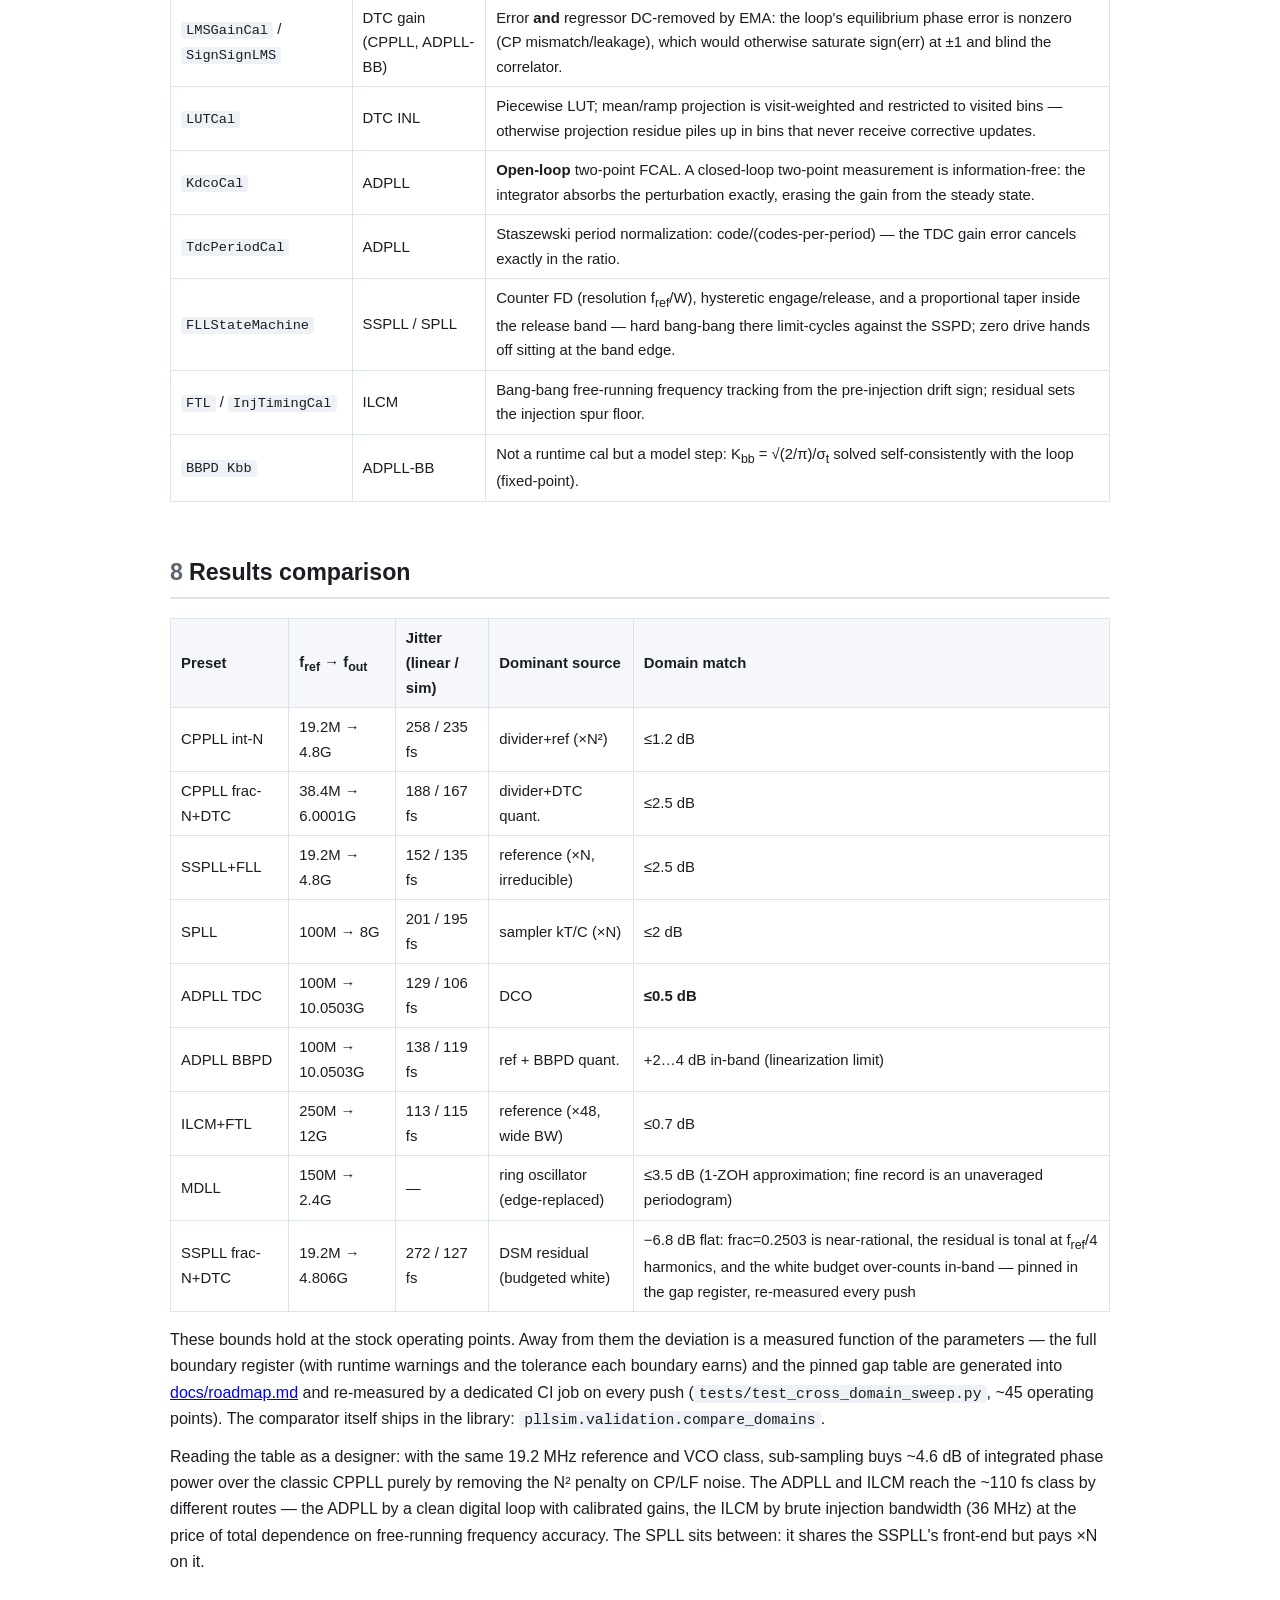
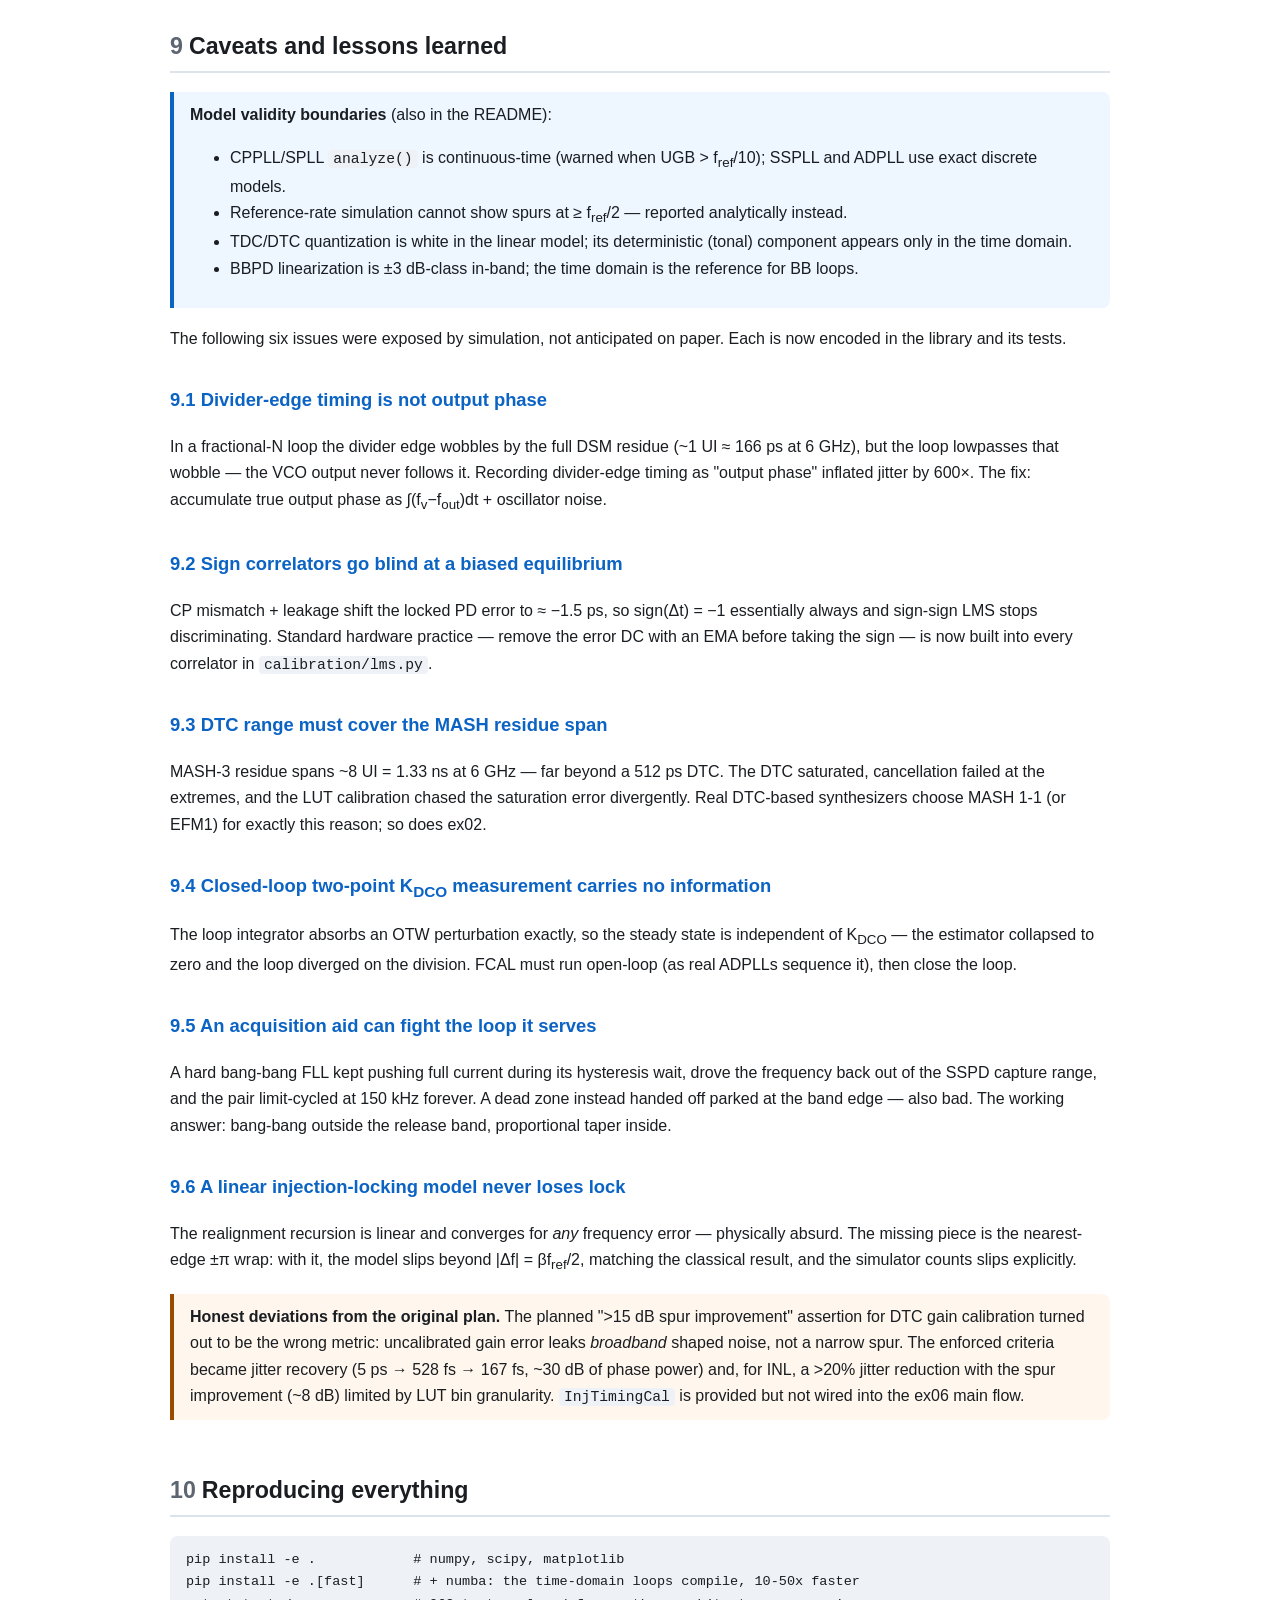
==== commit 5cf80570: "P4: the six time-domain loops are kernels, compiled when numba is there Every engine's per-cycle loo" ====
--- a/docs/index.html
+++ b/docs/index.html
@@ -469,7 +469,8 @@
 <!-- ================================================================ -->
 <h2 id="repro"><span class="num">10</span><span class="en">Reproducing everything</span><span class="zh">复现方法</span></h2>
 <pre><code>pip install -e .            # numpy, scipy, matplotlib
-pytest tests/               # 958 tests: closed-form math + architecture regressions
+pip install -e .[fast]      # + numba: the time-domain loops compile, 10-50x faster
+pytest tests/               # 962 tests: closed-form math + architecture regressions
 python examples/ex01_cppll_intn_19p2m_4p8g.py     # each ex writes plots to examples/out/
 python examples/ex02_cppll_fracn_dtc_38p4m_6g.py
 python examples/ex03_sspll_19p2m_4p8g.py
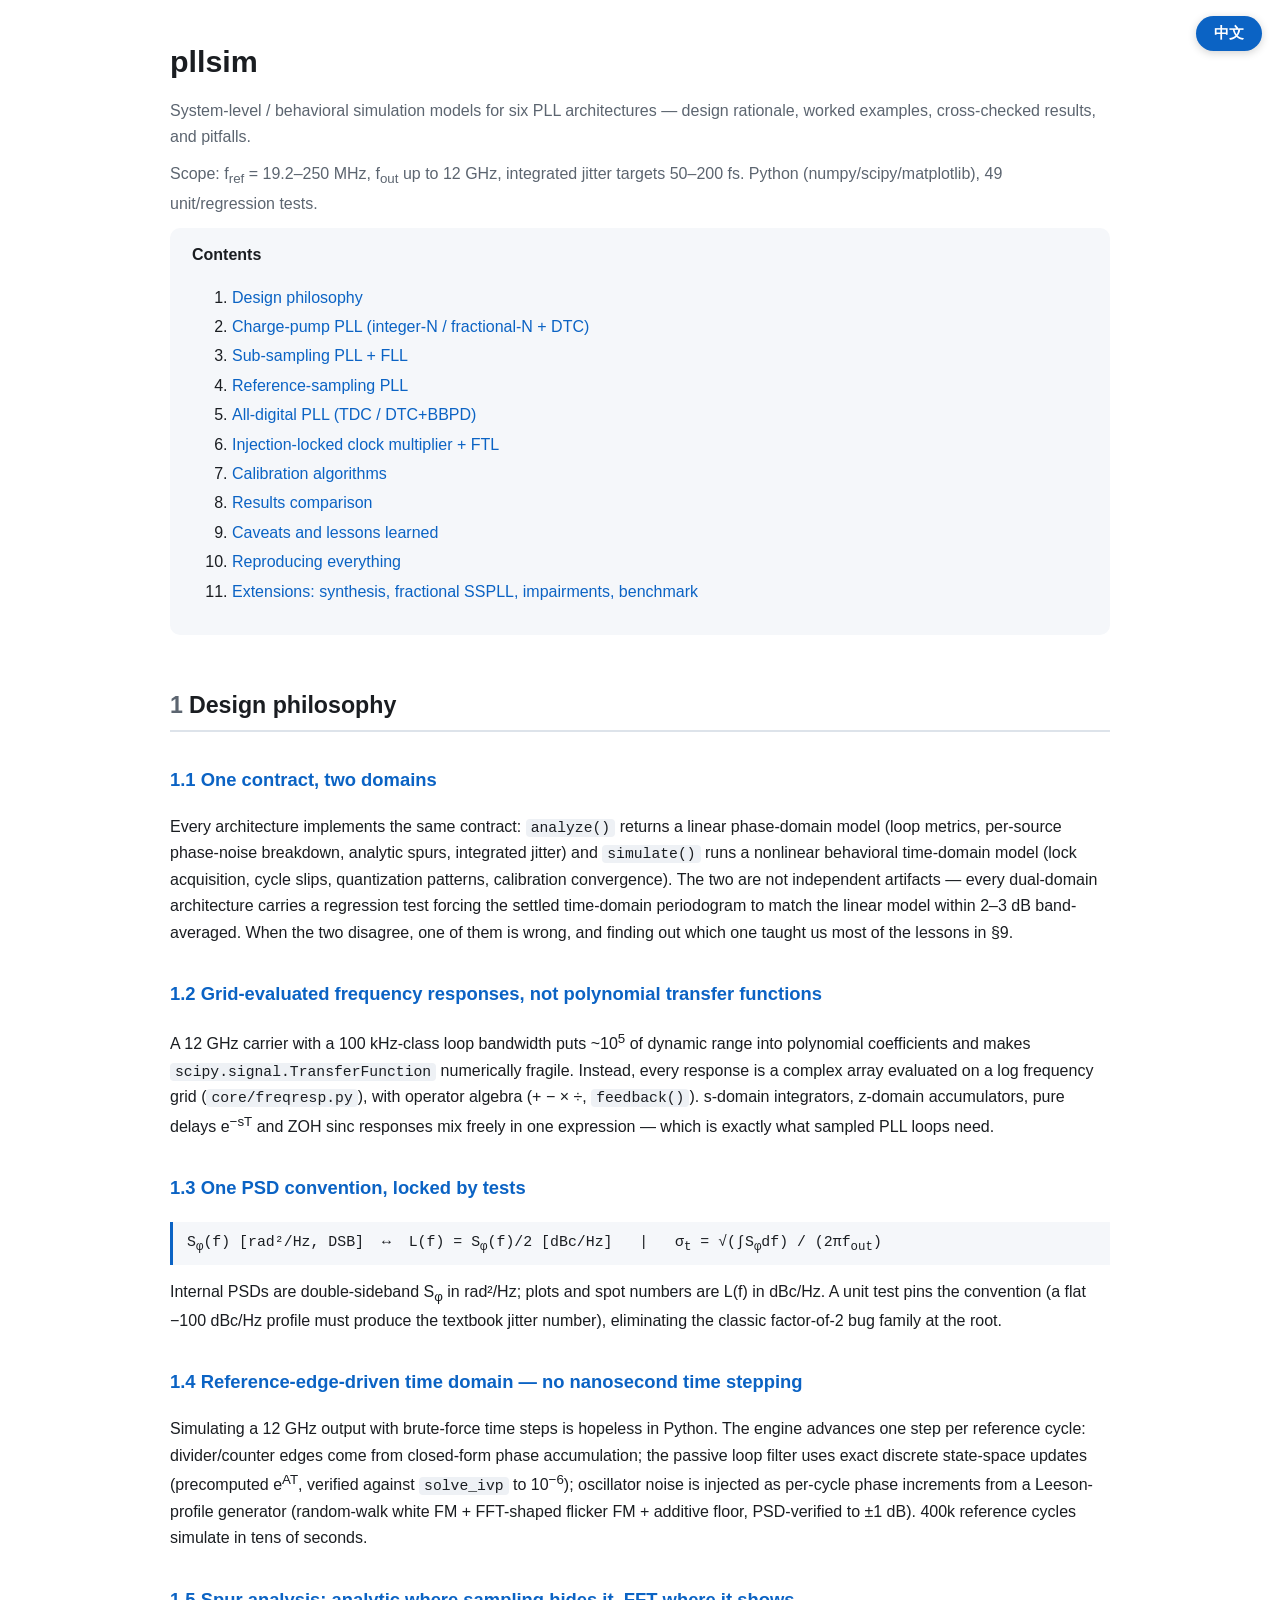
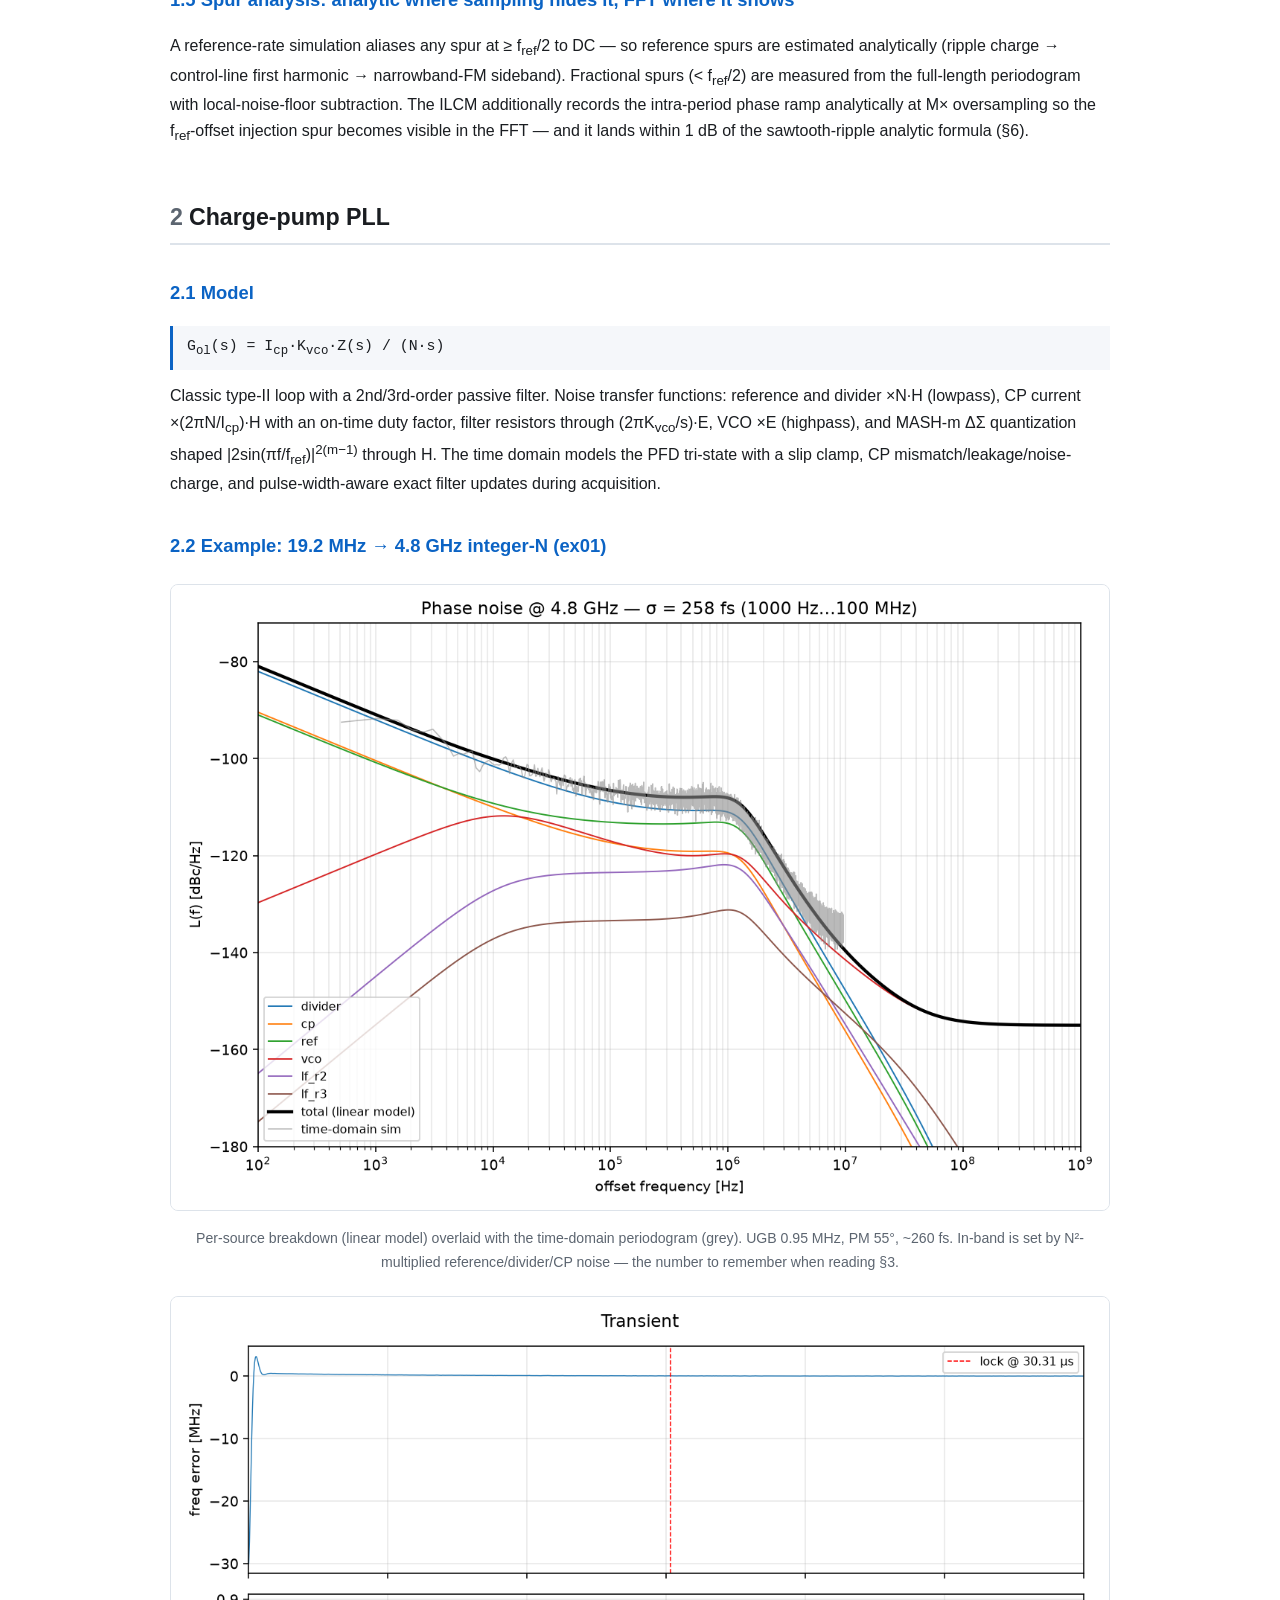
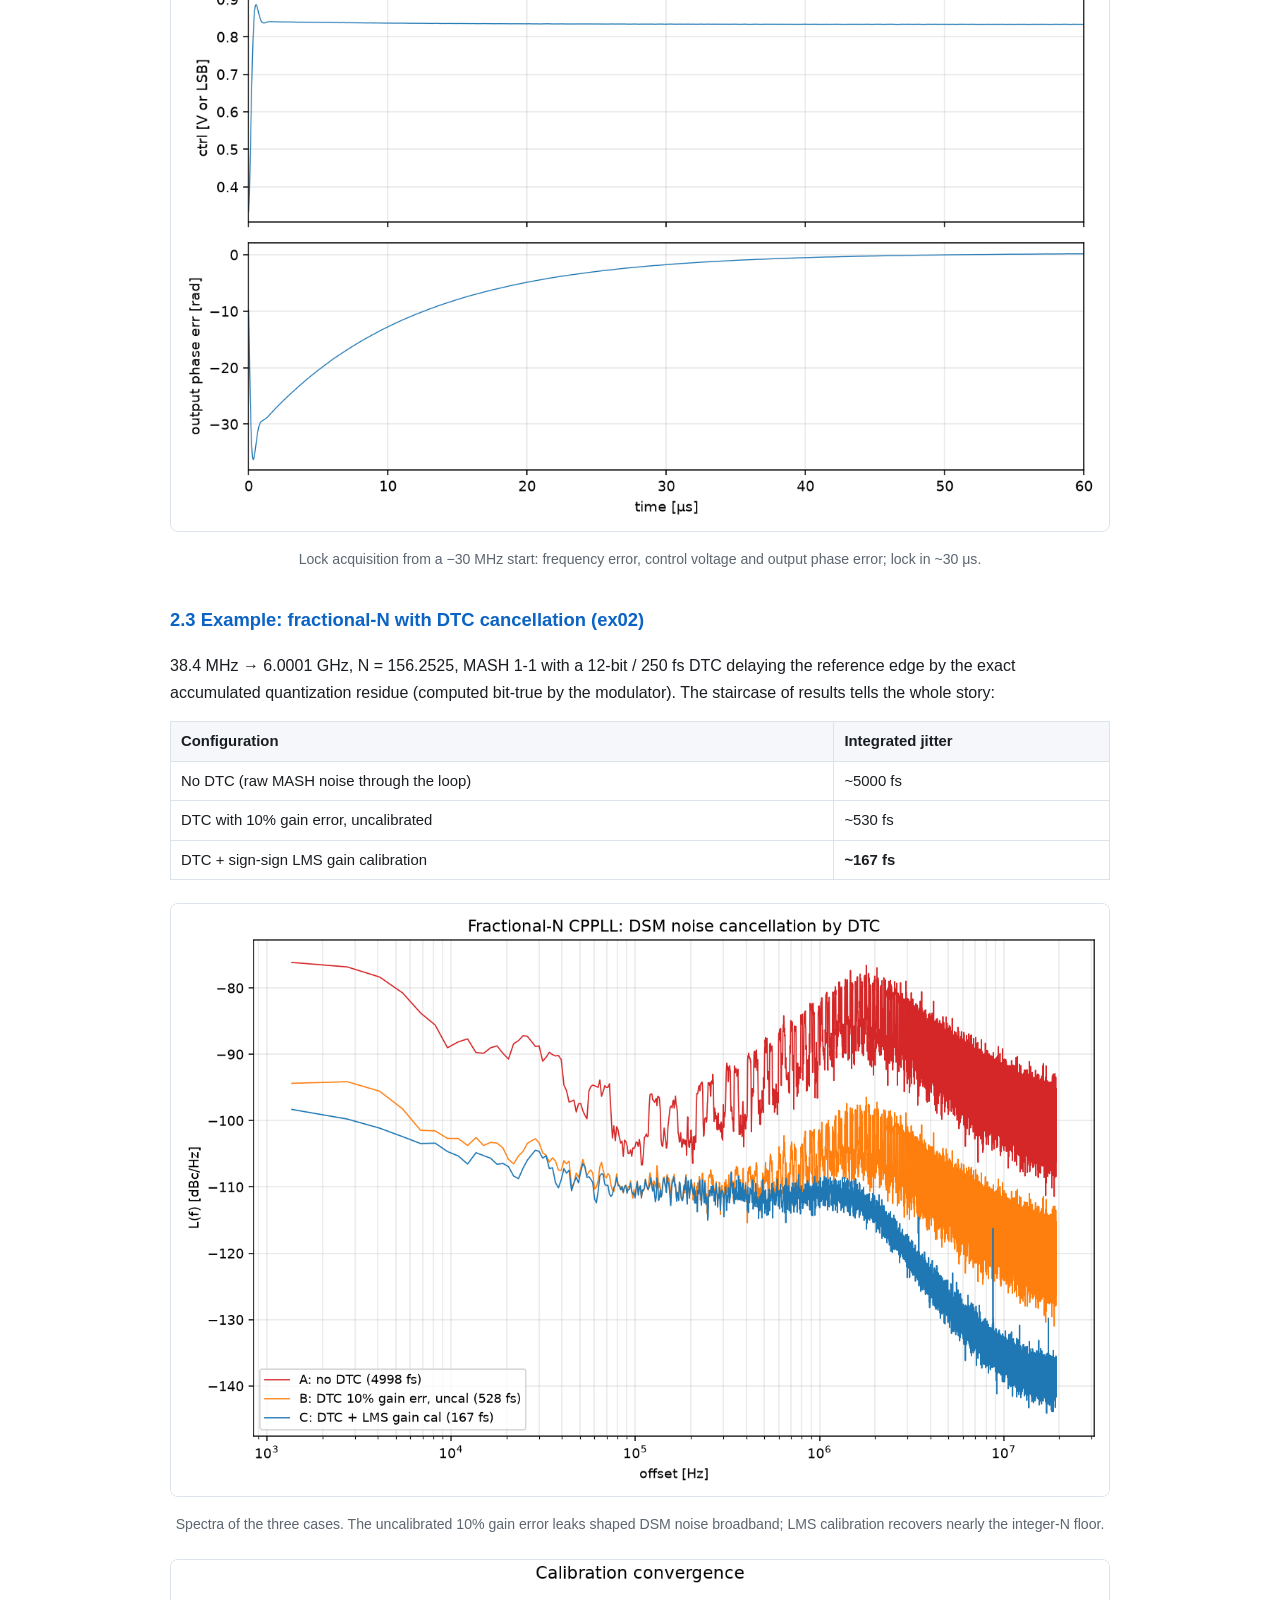
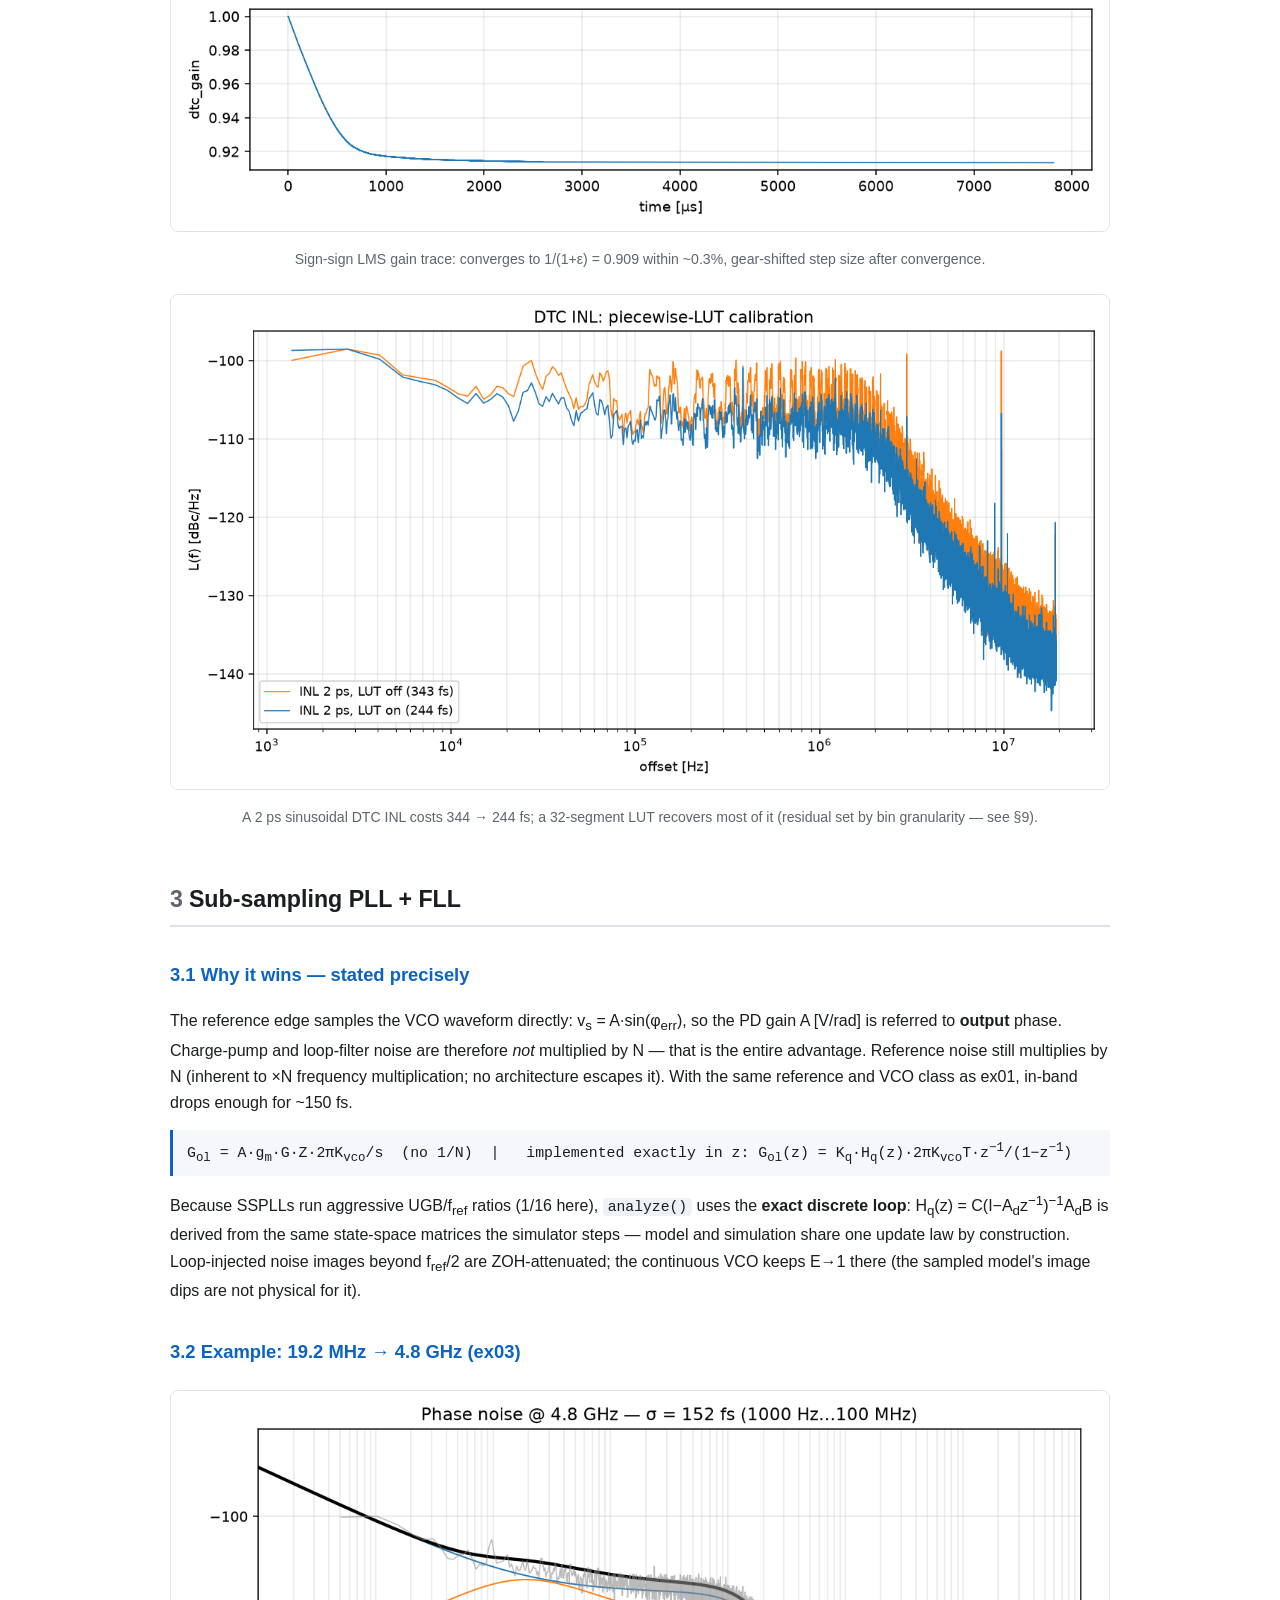
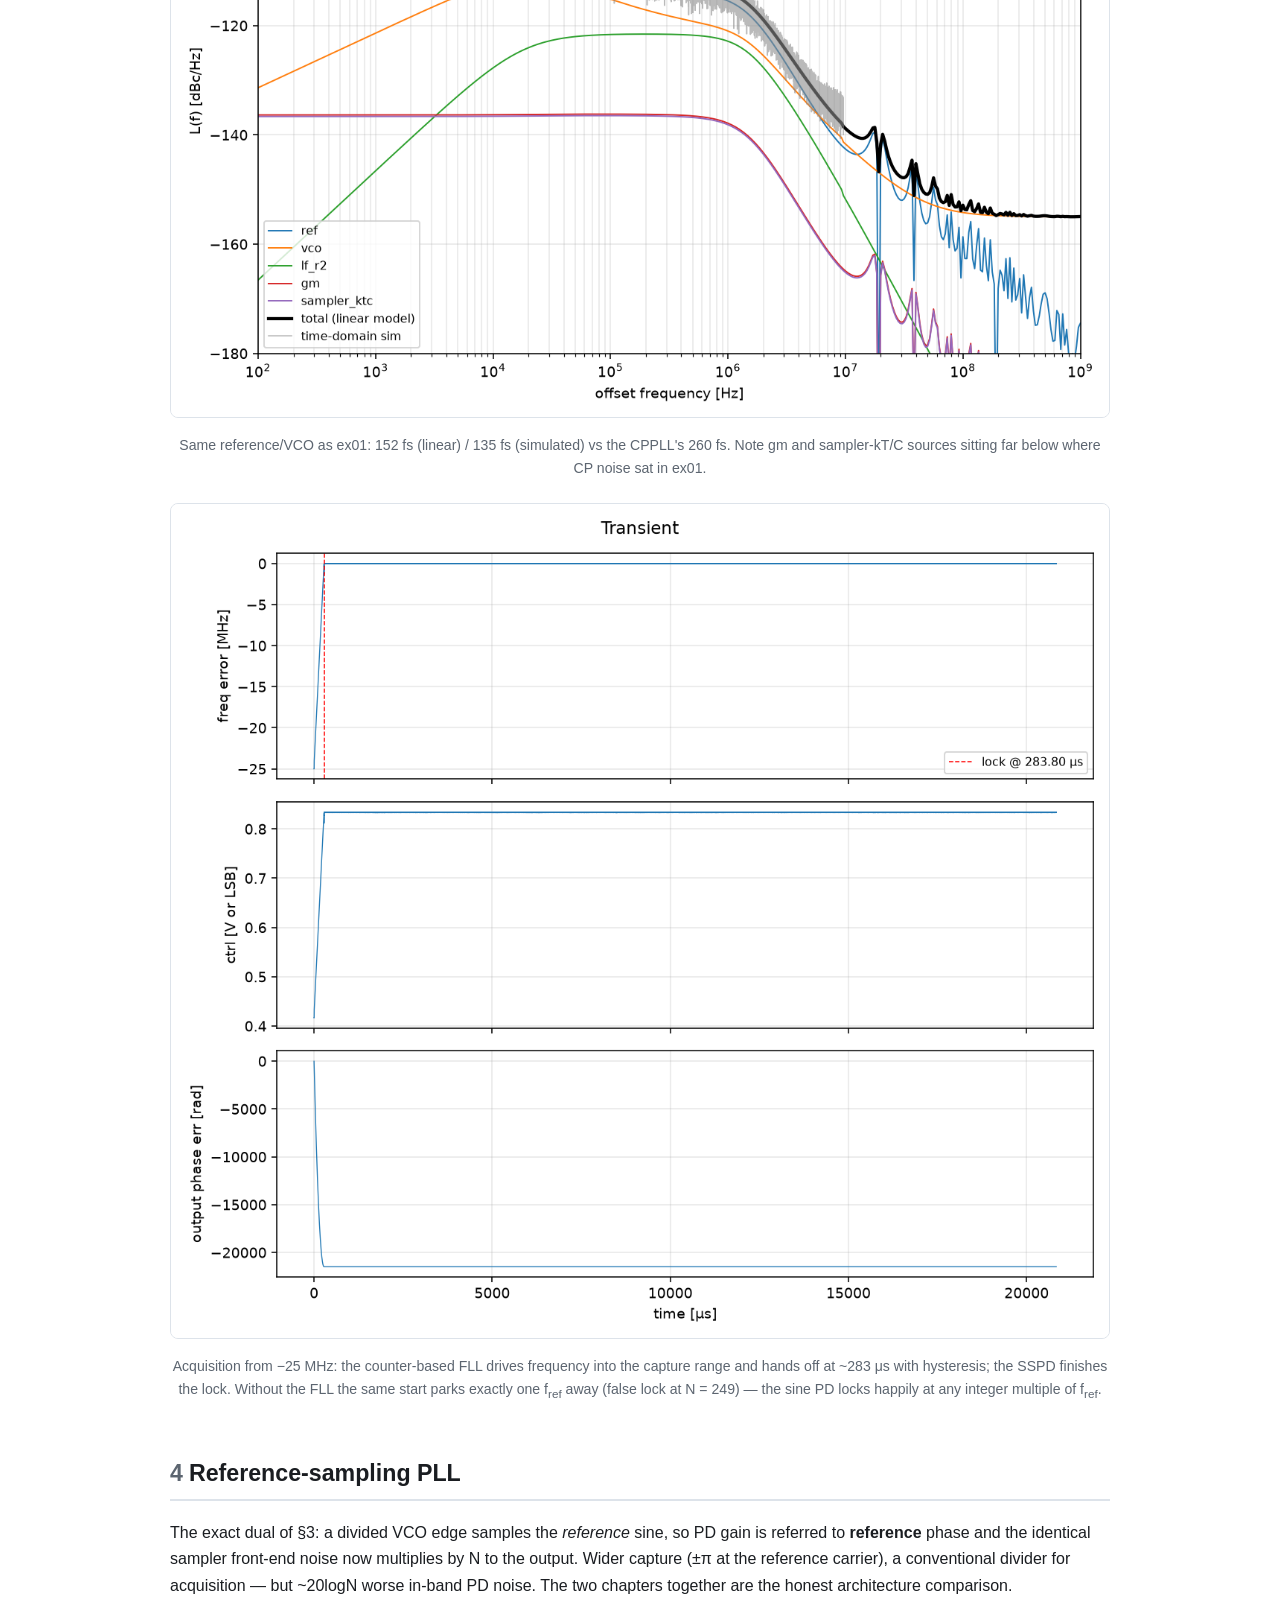
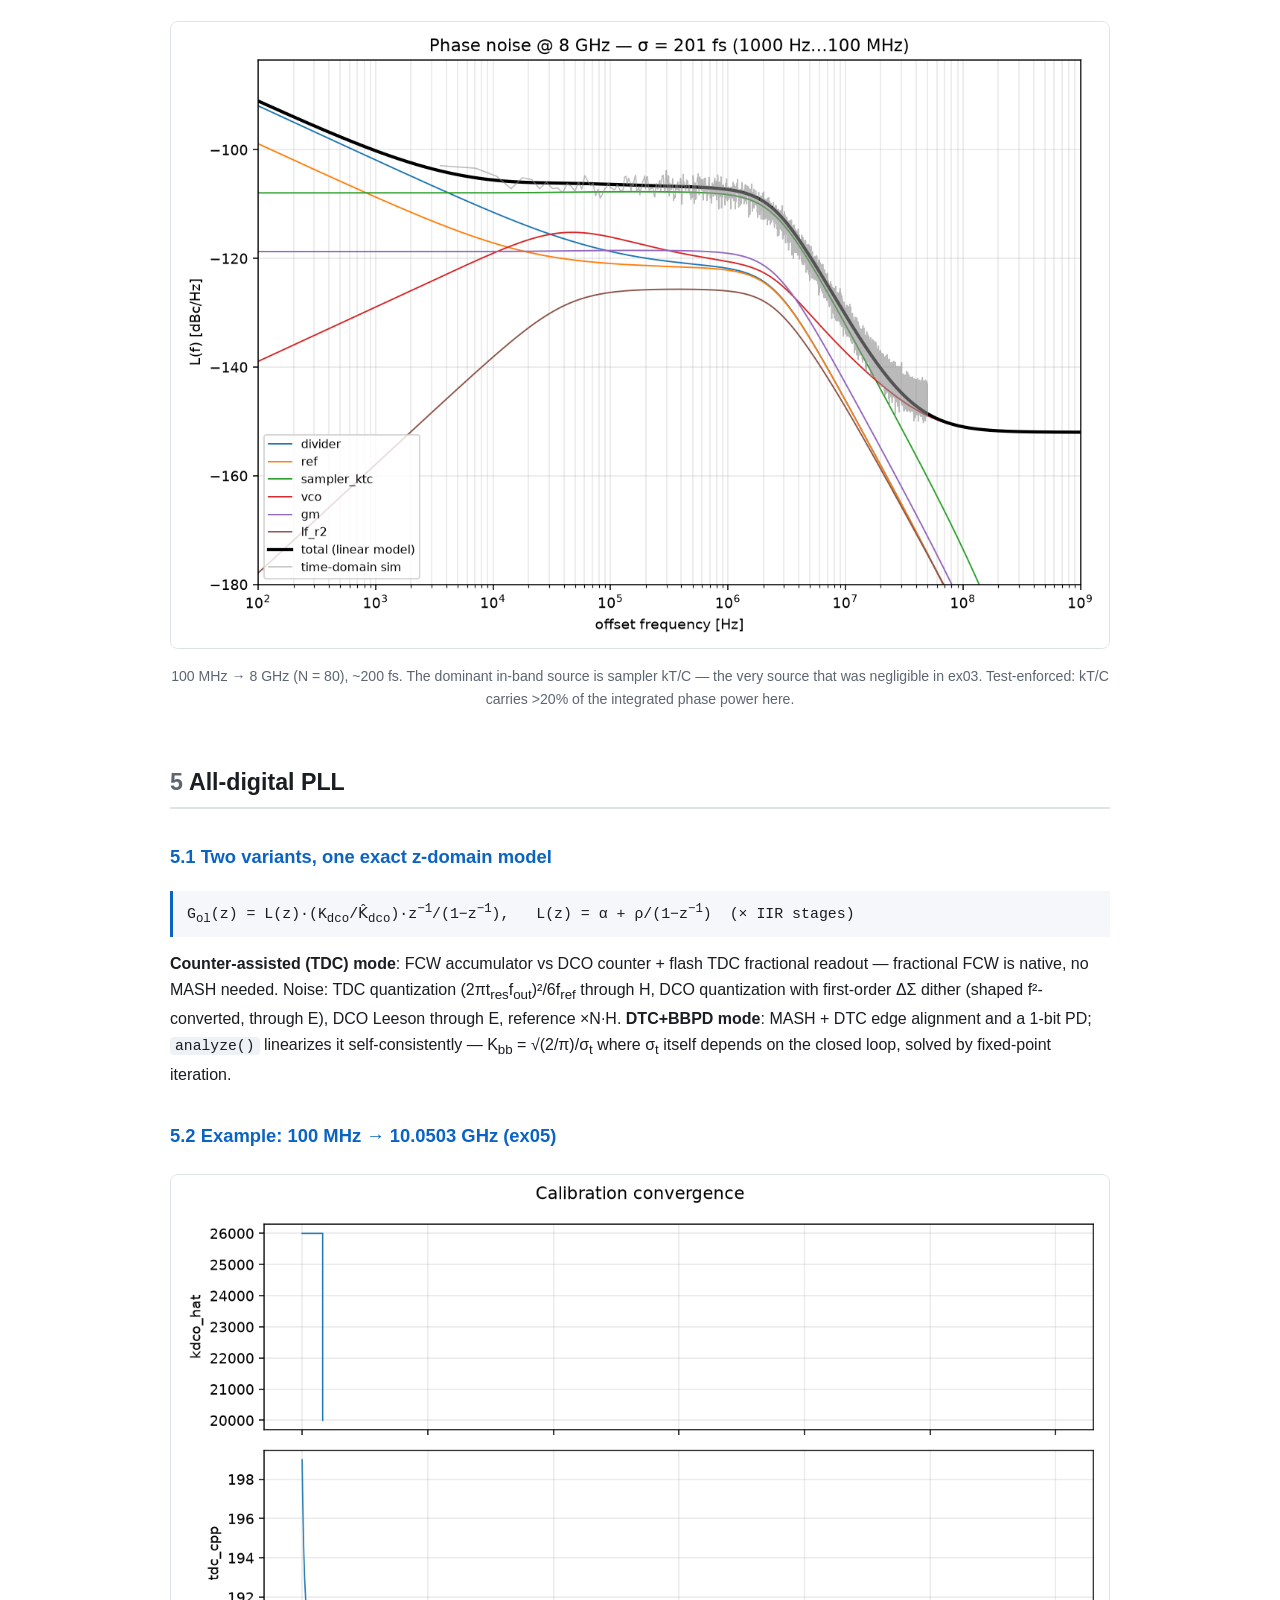
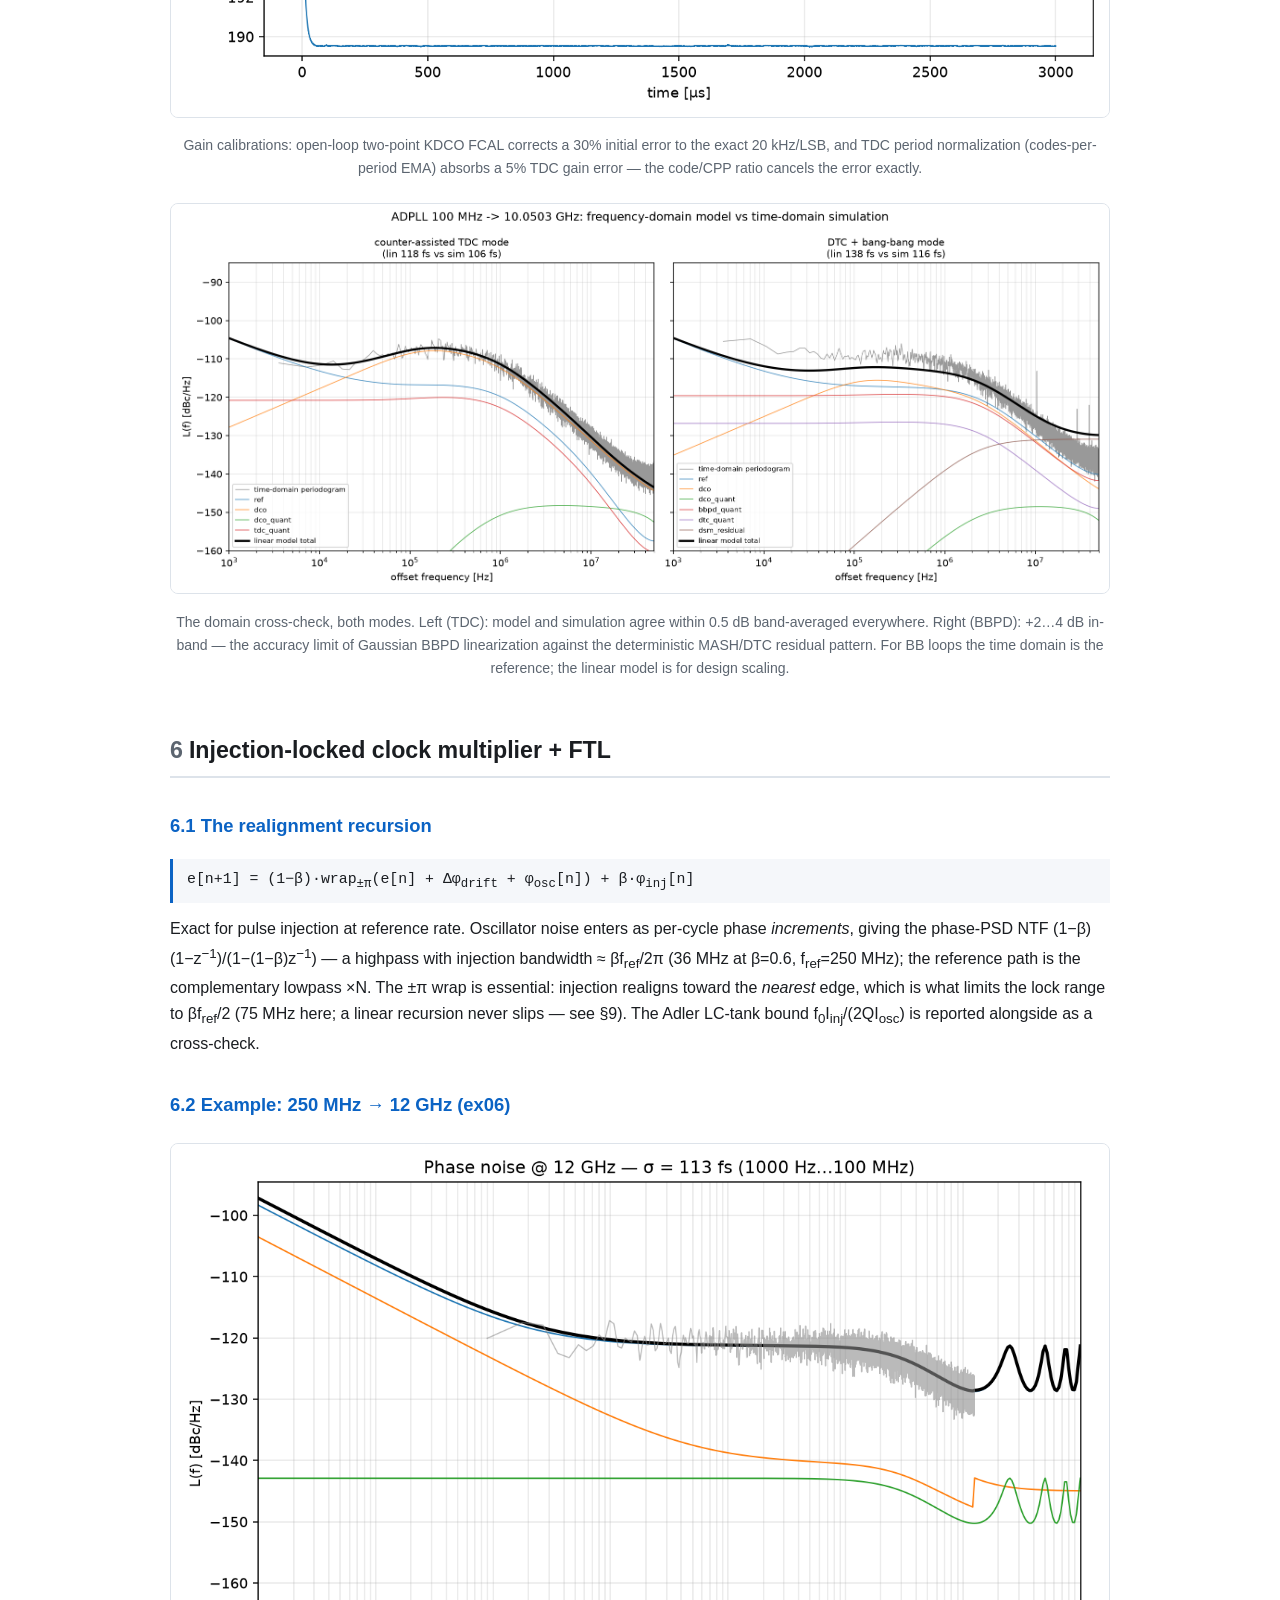
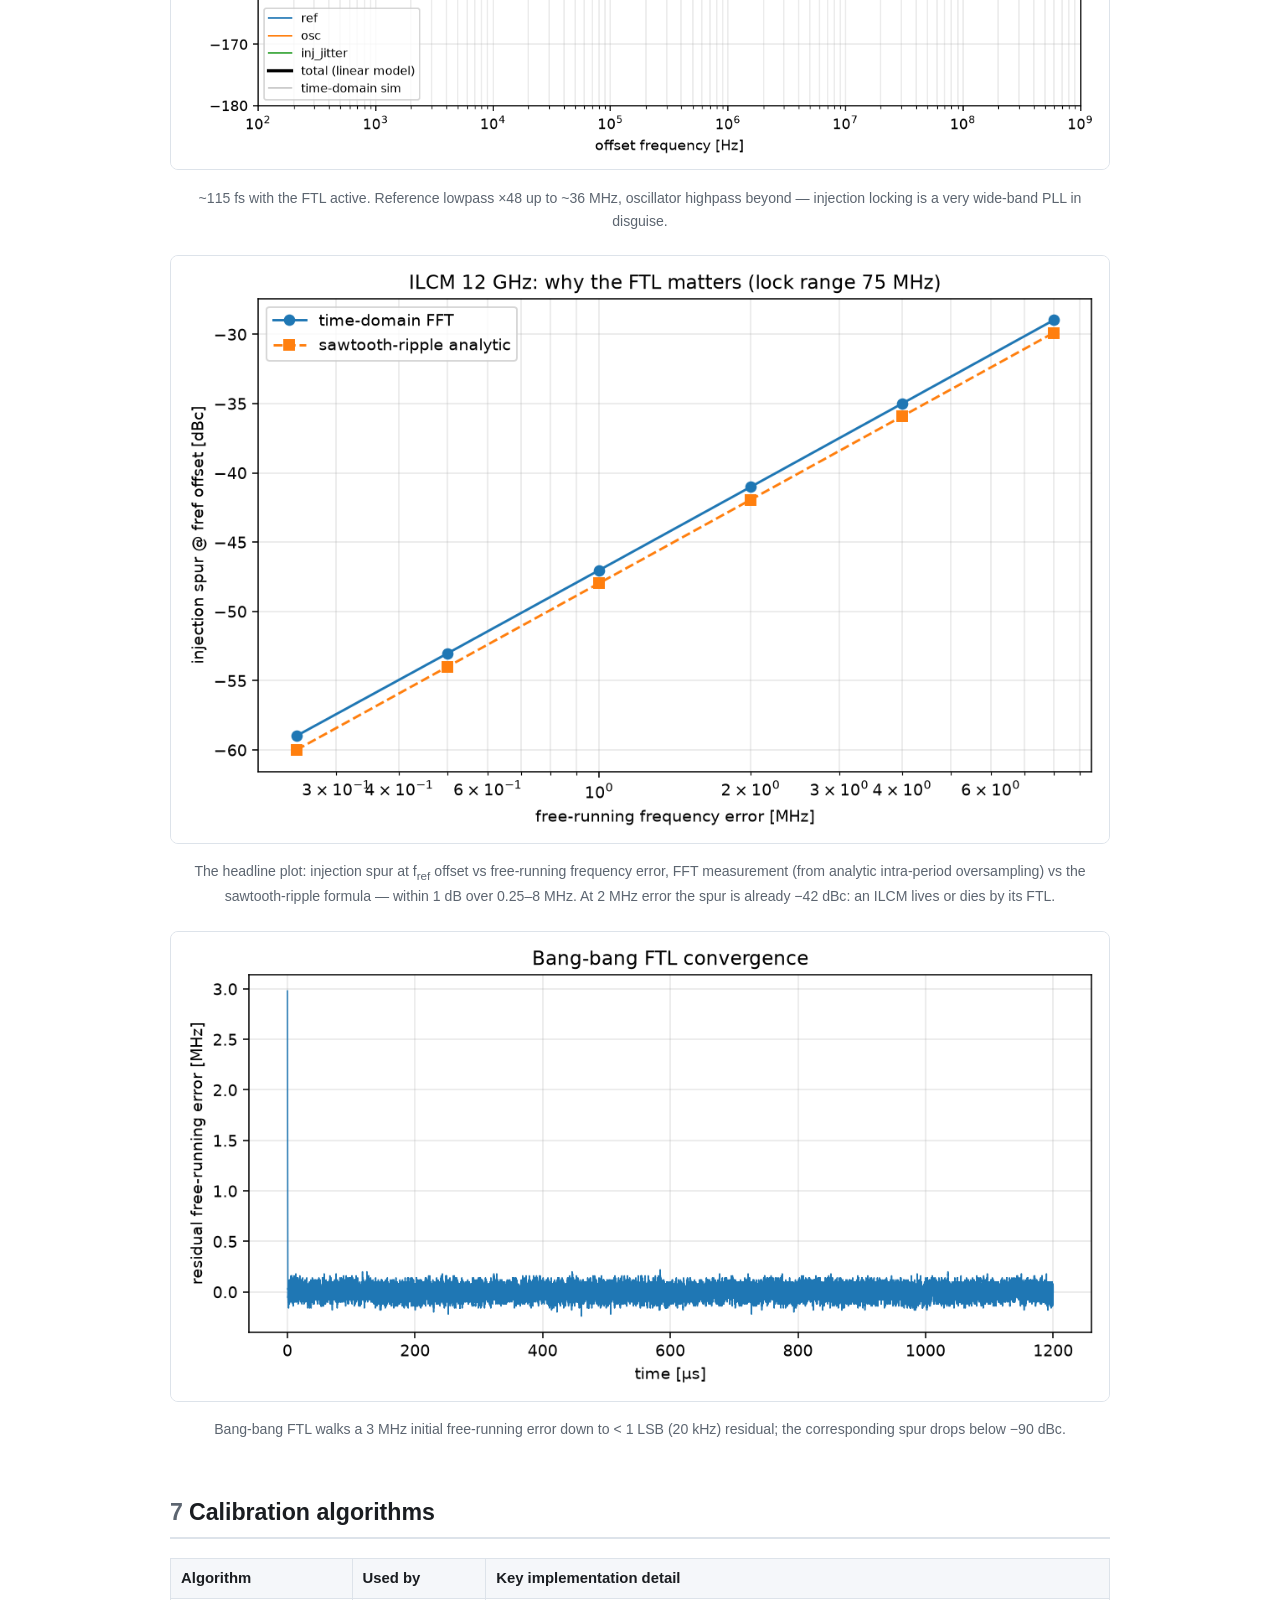
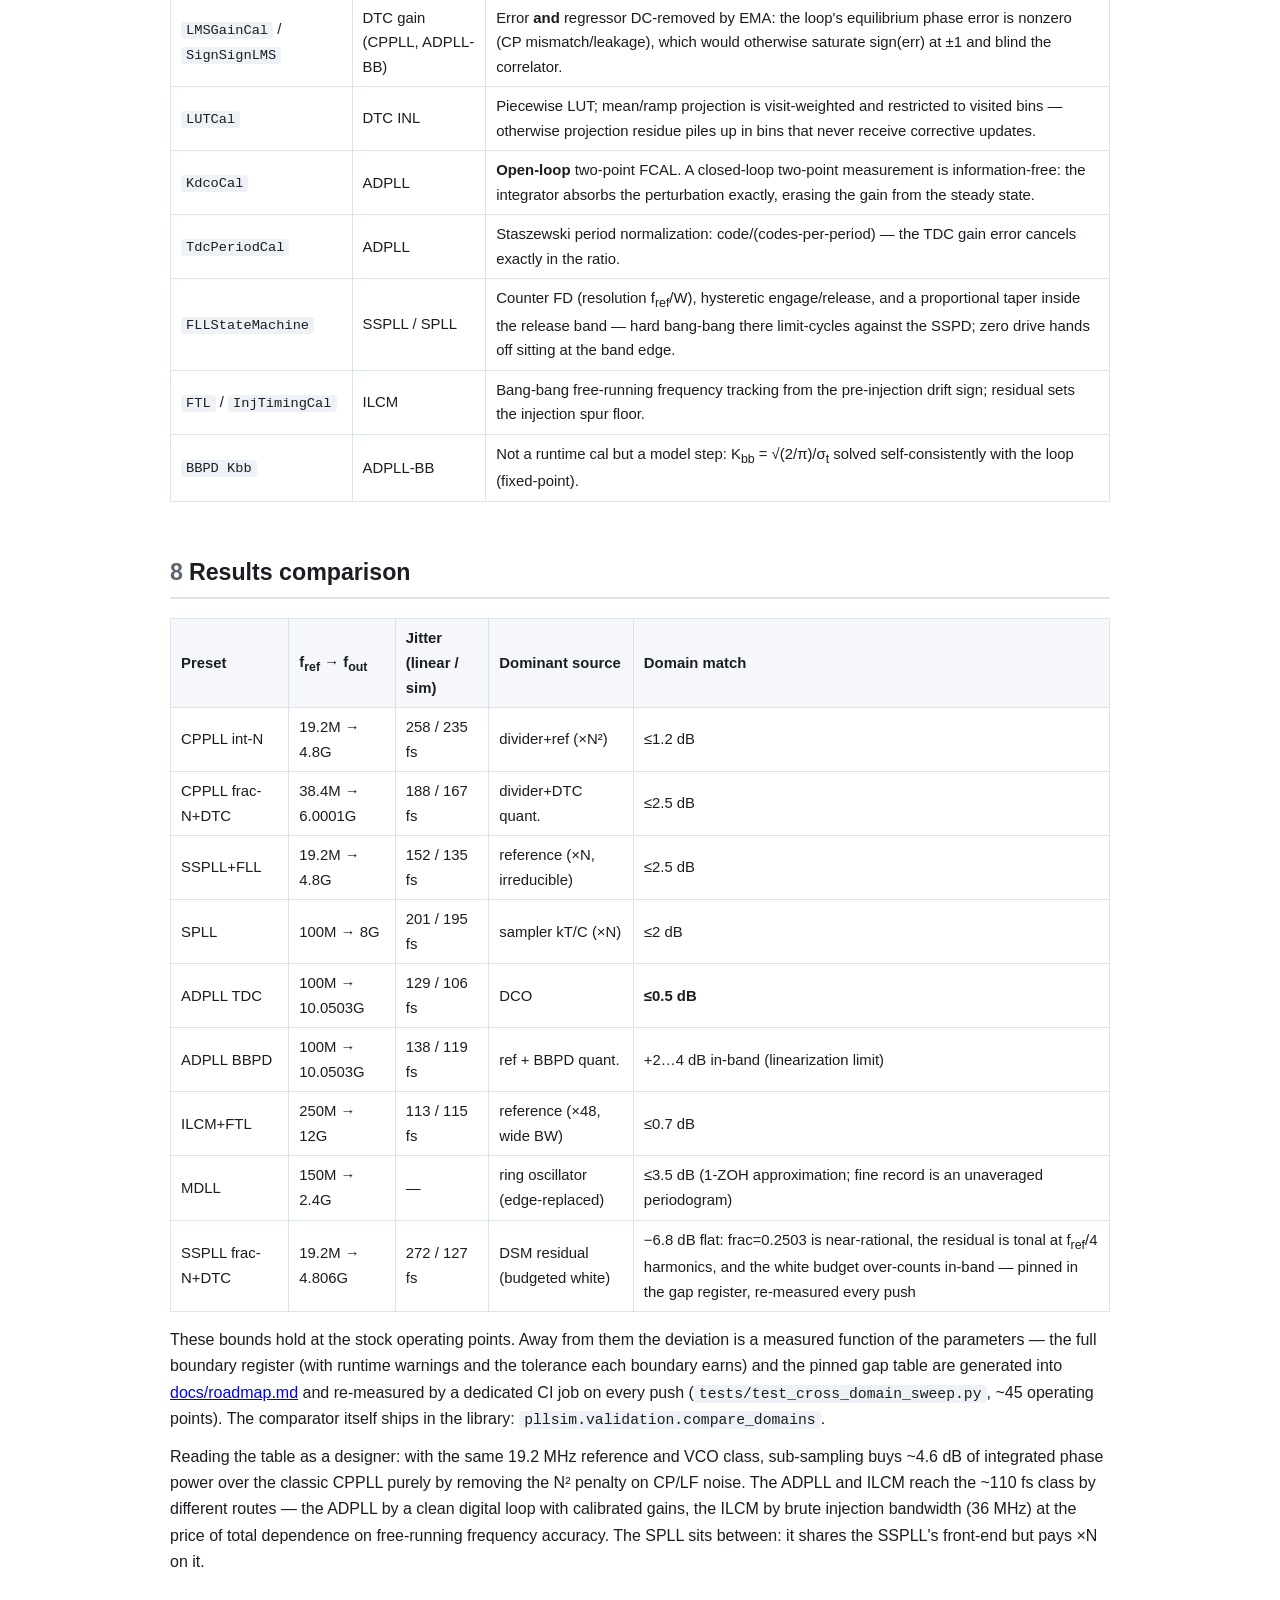
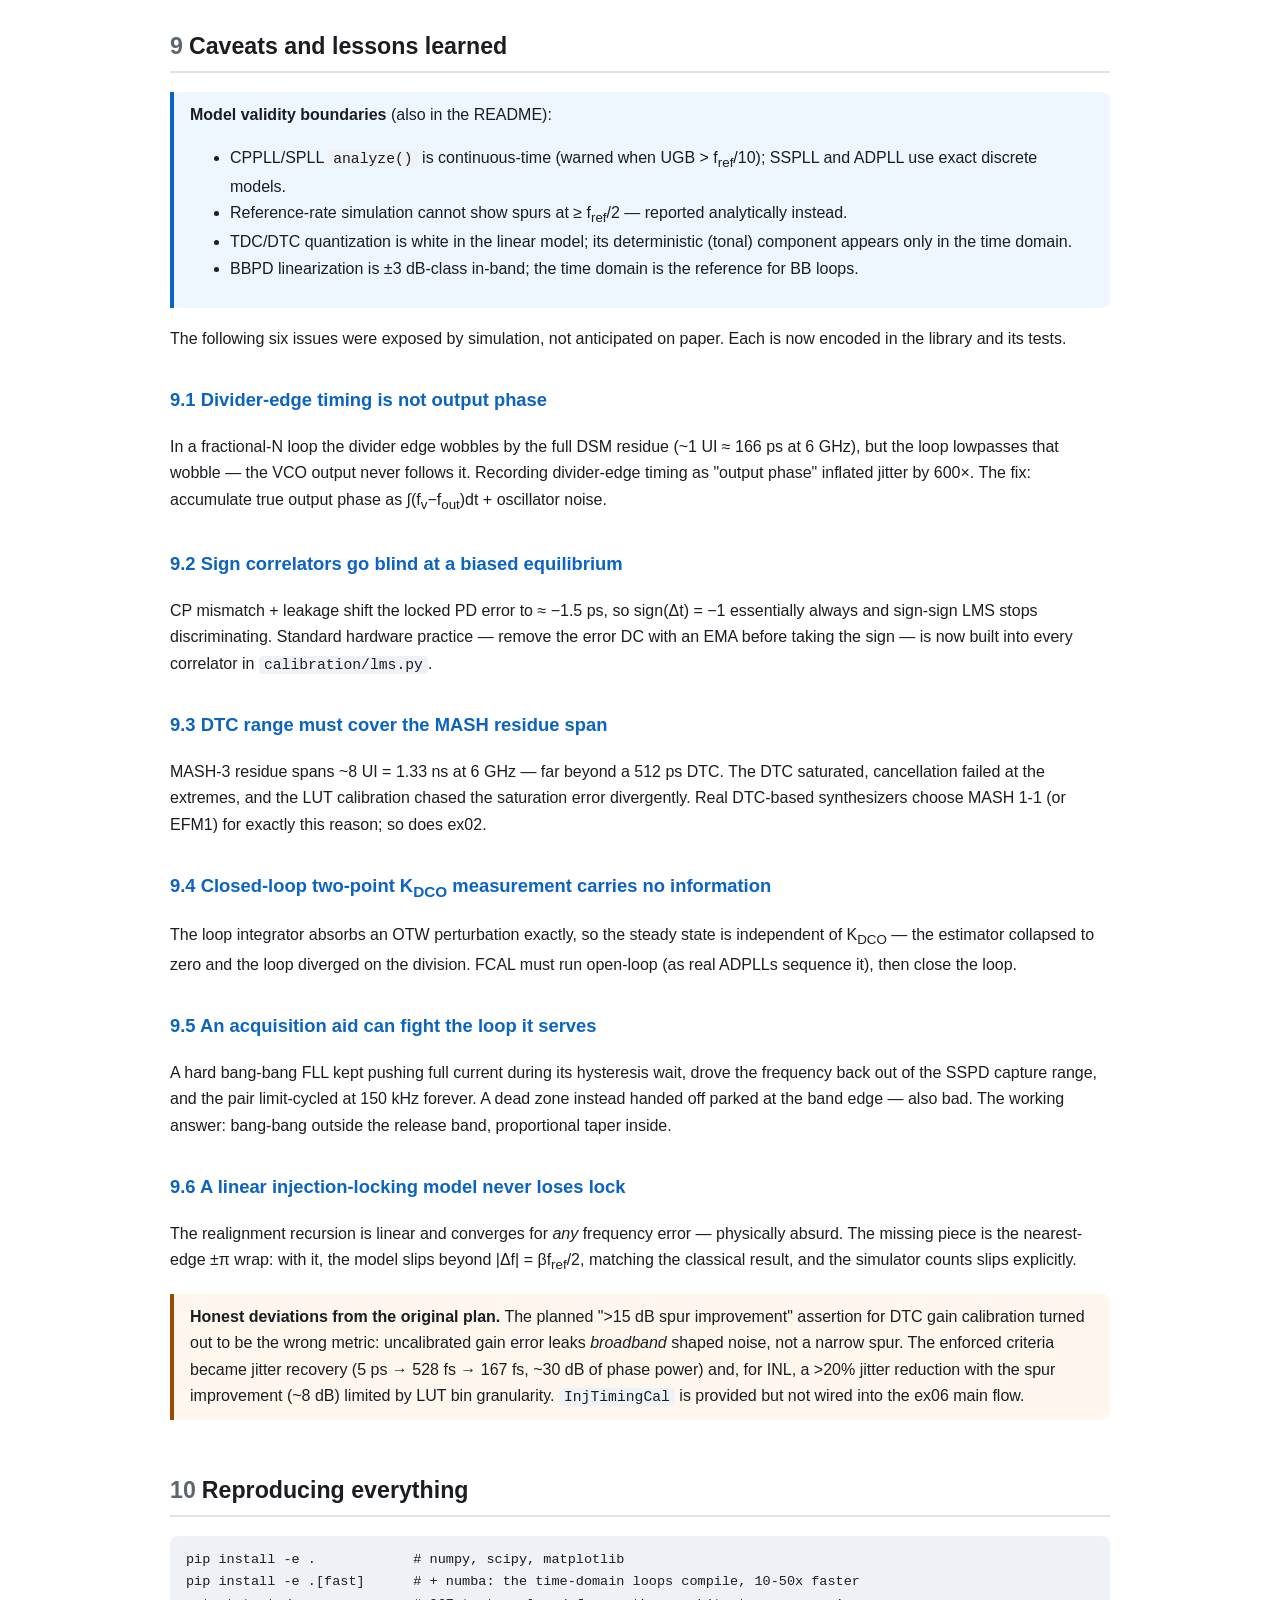
==== commit 9a7c49b4: "Draw the record the jitter came from: MDLL's two views disagreed by 8-11 dB Reported from the field " ====
--- a/docs/index.html
+++ b/docs/index.html
@@ -470,7 +470,7 @@
 <h2 id="repro"><span class="num">10</span><span class="en">Reproducing everything</span><span class="zh">复现方法</span></h2>
 <pre><code>pip install -e .            # numpy, scipy, matplotlib
 pip install -e .[fast]      # + numba: the time-domain loops compile, 10-50x faster
-pytest tests/               # 962 tests: closed-form math + architecture regressions
+pytest tests/               # 967 tests: closed-form math + architecture regressions
 python examples/ex01_cppll_intn_19p2m_4p8g.py     # each ex writes plots to examples/out/
 python examples/ex02_cppll_fracn_dtc_38p4m_6g.py
 python examples/ex03_sspll_19p2m_4p8g.py
@@ -825,6 +825,15 @@
   <span class="zh">对整个仓库的一次体检（26 项发现）把风险定位在验证盲区而非代码质量。最先关掉的是与自身规则相悖的几处：本页写着 452 个测试而实际 770，因为计数测试只读 README；汇报材料的二进制校验在每次 CI 都被跳过，因为从没装过 python-pptx；边界注册表承诺每条边界都有运行时提示，而闪烁合成地板一条也没有——现在有了，在能够到它的 &ge; 70 万周期记录上。上一节描述的类型检查排除清单已经清空：<code>src/pllsim</code> 里没有任何东西在门外。留待后续：Python 3.10 不在 CI 矩阵、布尔配置字段在所有表单不可达、块级配置无校验，以及作为性能天花板的纯 Python 逐周期循环。</span>
 </p>
 
+<h3><span class="en">11.25 The six loops compile, and the tolerances say where they came from (v0.9.5)</span><span class="zh">11.25 六个主循环开始编译，容差写明出处（v0.9.5）</span></h3>
+<p>
+  <span class="en">Every engine's per-cycle loop and every block's arithmetic is now a module-level kernel under <code>core.jit.kernel</code>: with <code>pip install -e .[fast]</code> numba compiles each on first use, without numba the identical Python runs, and <code>PLLSIM_JIT=0</code> forces the interpreted path.  Measured 4&ndash;53x on <code>simulate()</code> &mdash; 40x on the fractional SPLL at 40k cycles, 49&ndash;53x on the oversampled runs &mdash; with a ~25 ms floor that is noise synthesis and the FFT.  <strong>No stock figure moves</strong>: against the v0.9.4 goldens the ILCM, MDLL and both ADPLL modes are bit-identical and the three analog loops differ at the 1e-16 to 1e-9 relative level, so no jitter number on this page changes a digit.  Bit-identity between the two paths is enforced by <code>tests/test_kernels.py</code> over all 18 presets, and it went red twice first: numba's <code>np.exp</code> and <code>**</code> differ from CPython's in the last bit, and a numpy scalar's complex division multiplies by a reciprocal where CPython divides &mdash; one bit apart at cycle 2195 of 3000, found by logging every loop-filter call and replaying it compiled.  numba rather than the plan's Cython, because the 10&ndash;50x needs typed kernels and Cython would have meant a second implementation; the phone keeps Cython for source protection and runs the kernels interpreted.</span>
+  <span class="zh">每个引擎的逐周期循环、每个模块的逐周期算术，现在都是 <code>core.jit.kernel</code> 下的模块级内核：装了 <code>pip install -e .[fast]</code> 由 numba 首次调用时编译，没装则运行同一个 Python 函数，<code>PLLSIM_JIT=0</code> 强制走解释路径。实测 <code>simulate()</code> 加速 4&ndash;53 倍——4 万周期的分数 SPLL 是 40 倍，过采样运行 49&ndash;53 倍——约 25 ms 的地板是噪声合成与 FFT。<strong>出厂数字一个没动</strong>：与 v0.9.4 的 golden 逐 preset 比对，ILCM、MDLL 和 ADPLL 两种模式逐位相同，三个模拟环路差在 1e-16 到 1e-9 相对量级，本页任何抖动数字都没有变位。两条路径的逐位一致由 <code>tests/test_kernels.py</code> 在全部 18 个 preset 上强制，而它先红过两次：numba 的 <code>np.exp</code> 与 <code>**</code> 与 CPython 的末位不同；numpy 标量的复数除法用倒数相乘而 CPython 用除法——在 3000 周期的第 2195 周期差一个 bit，靠记录每一次环路滤波器调用再用编译版重放才找到。选 numba 而非计划里的 Cython，因为 10&ndash;50 倍需要类型化内核，用 Cython 就意味着第二份实现；手机端保留 Cython 做源码保护，内核解释执行。</span>
+</p>
+<p>
+  <span class="en">The kernels broke three things in CI that were worth the finding.  Coverage cannot see inside a compiled function, so installing the fast extra in the coverage job read 84.0 % against a real 92.4 % and failed the 88 % floor while all 887 tests passed &mdash; 3.11 runs interpreted with the floor and 3.12 compiled without it now.  <code>abs()</code> on a complex lowers to <code>cabs()</code>, which glibc's headers declare transitively and bionic's do not, so identical generated C compiled green on the host and failed the NDK cross build; <code>--host</code> is not a full proxy for the phone.  And the mypy gate turned out to need numba and mypy 2.x in the same environment: three environments gave three answers and only CI's was the gate.  Separately, counting runs rather than reading colours showed every branch push executing the suite twice &mdash; <code>push</code> and <code>pull_request</code> see different refs for one commit, so the concurrency groups never cancelled each other; five Dependabot pull requests recreated at once produced ten runs in 25 seconds.  About sixty bare test tolerances now carry the measurement or statistic they came from, none widened.</span>
+  <span class="zh">内核在 CI 里弄坏了三件事，每一件都值得找出来。覆盖率看不进编译过的函数，所以在覆盖率 job 里装上 fast extra 之后读数从真实的 92.4 % 掉到 84.0 %、在 887 个测试全过的情况下撞破 88 % 门限——现在 3.11 解释执行并背覆盖率门，3.12 编译执行且不计覆盖率。复数的 <code>abs()</code> 会降为 <code>cabs()</code>，glibc 的头文件间接声明了它而 bionic 没有，于是同一份生成的 C 在主机上编译通过、在 NDK 交叉编译下失败；<code>--host</code> 不能当手机的完整替身。mypy 这道门则需要 numba 与 mypy 2.x 同处一个环境：三个环境给了三种答案，只有 CI 那个算数。另外，数 run 的条数而不是看颜色，发现每次分支推送都在跑两遍测试——<code>push</code> 与 <code>pull_request</code> 对同一个 commit 看到不同的 ref，两个 concurrency 组互相取消不掉；五个 Dependabot PR 同时被重建就产生了 25 秒内的十条 run。约六十处裸容差现在写明了它们的实测值或统计量出处，一处也没有放宽。</span>
+</p>
 </div>
 <script>
 function setLang(l) {
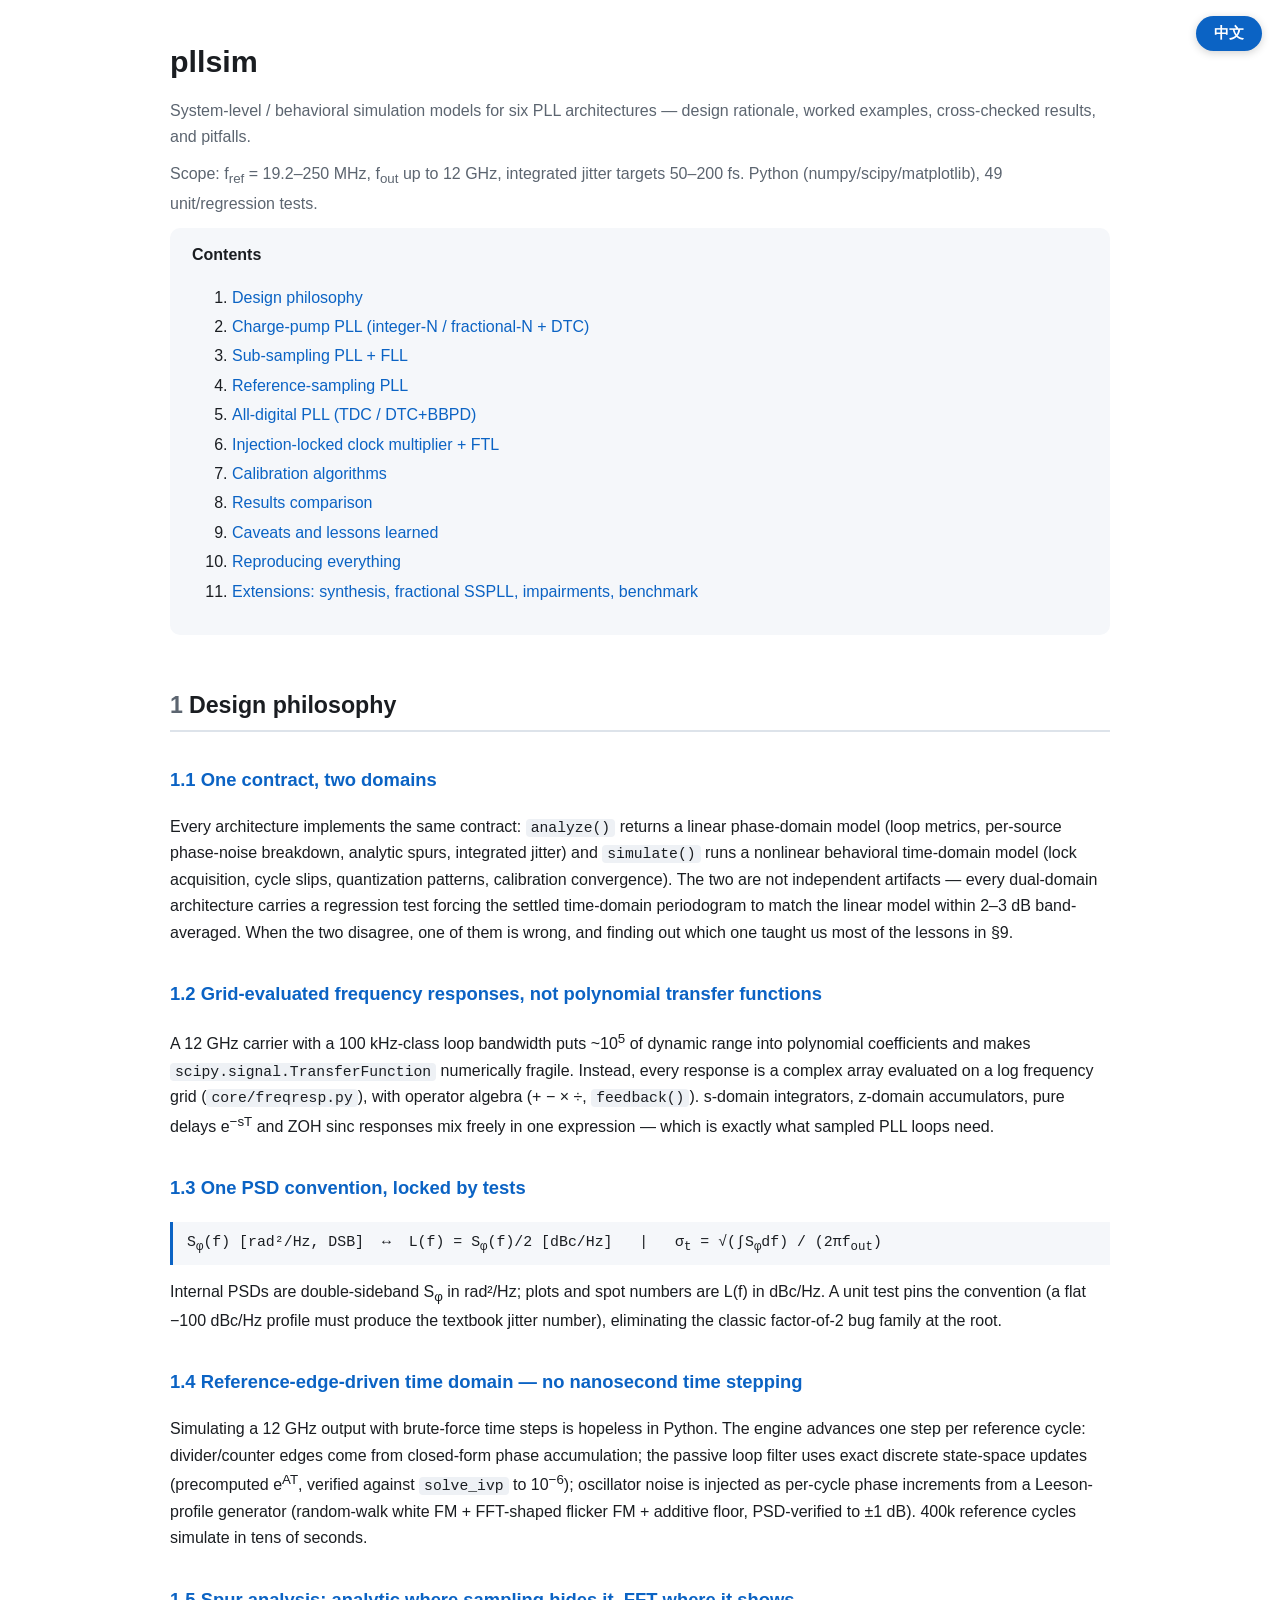
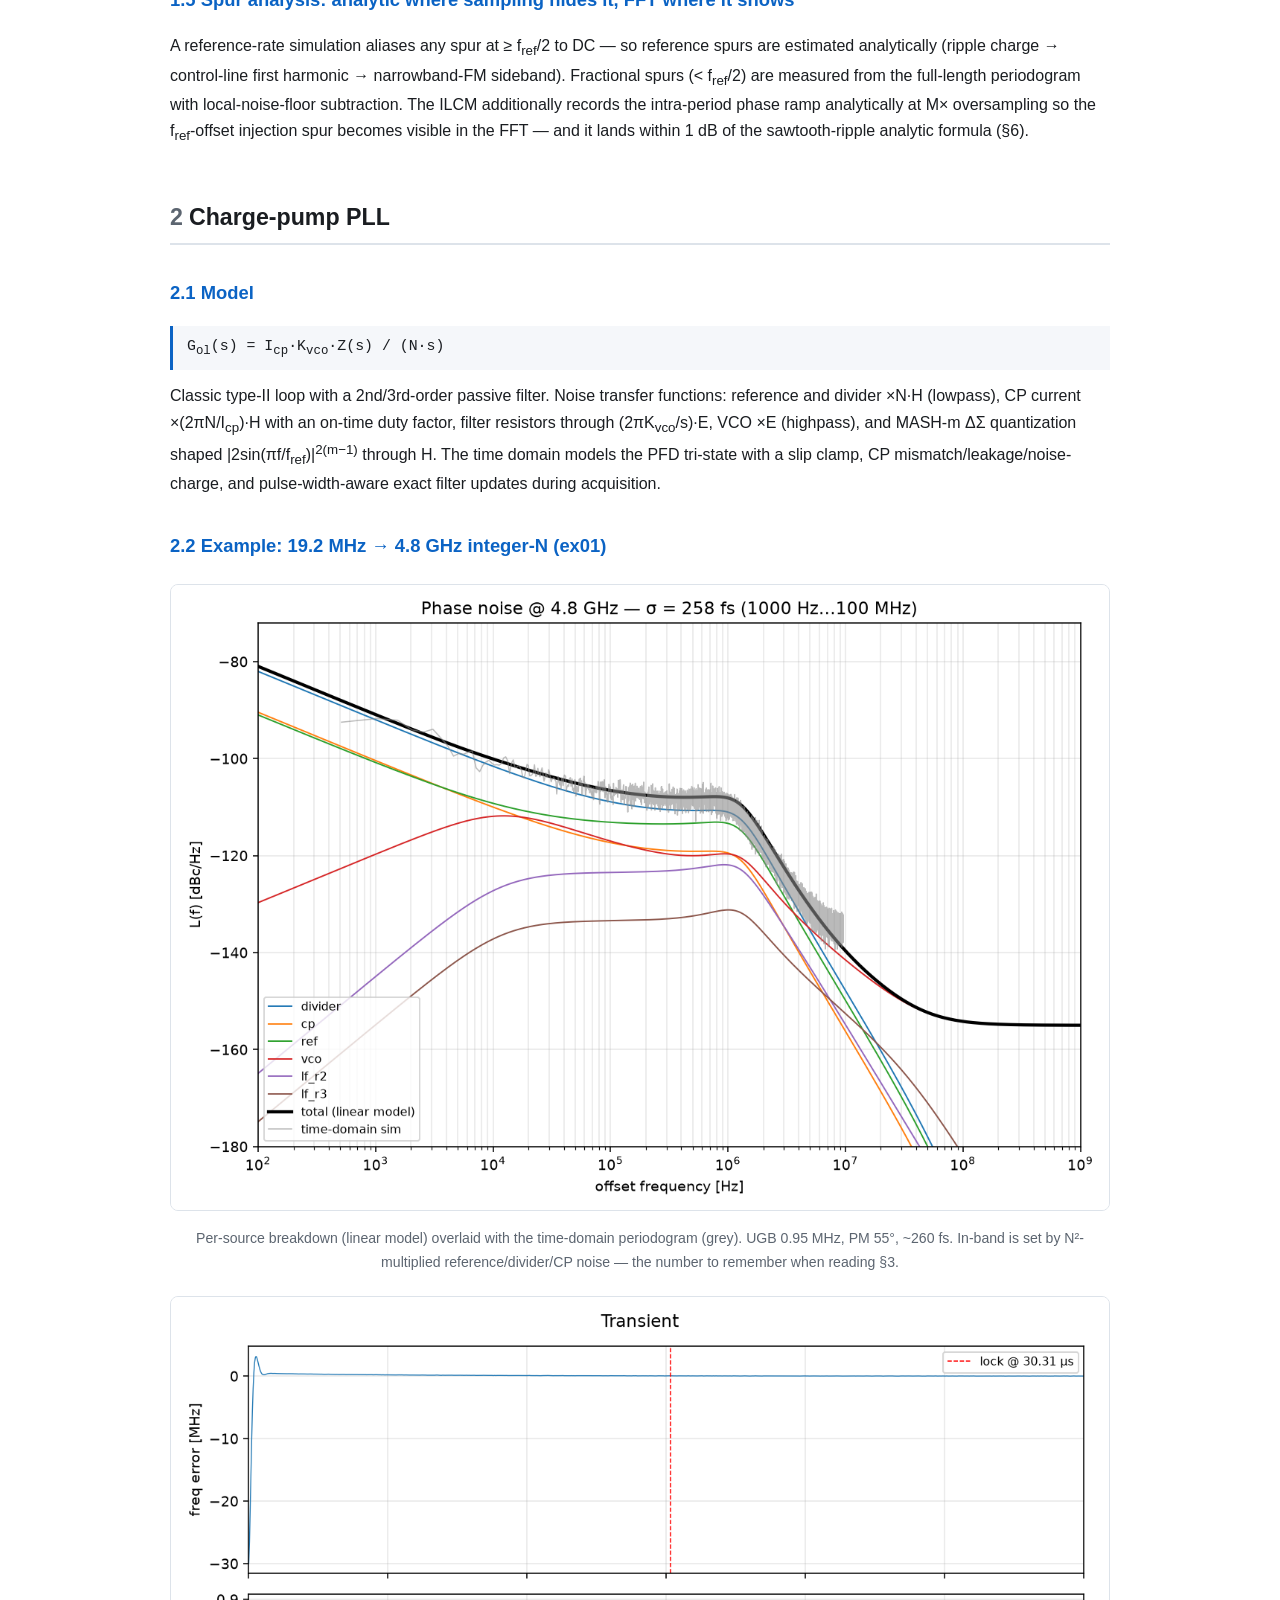
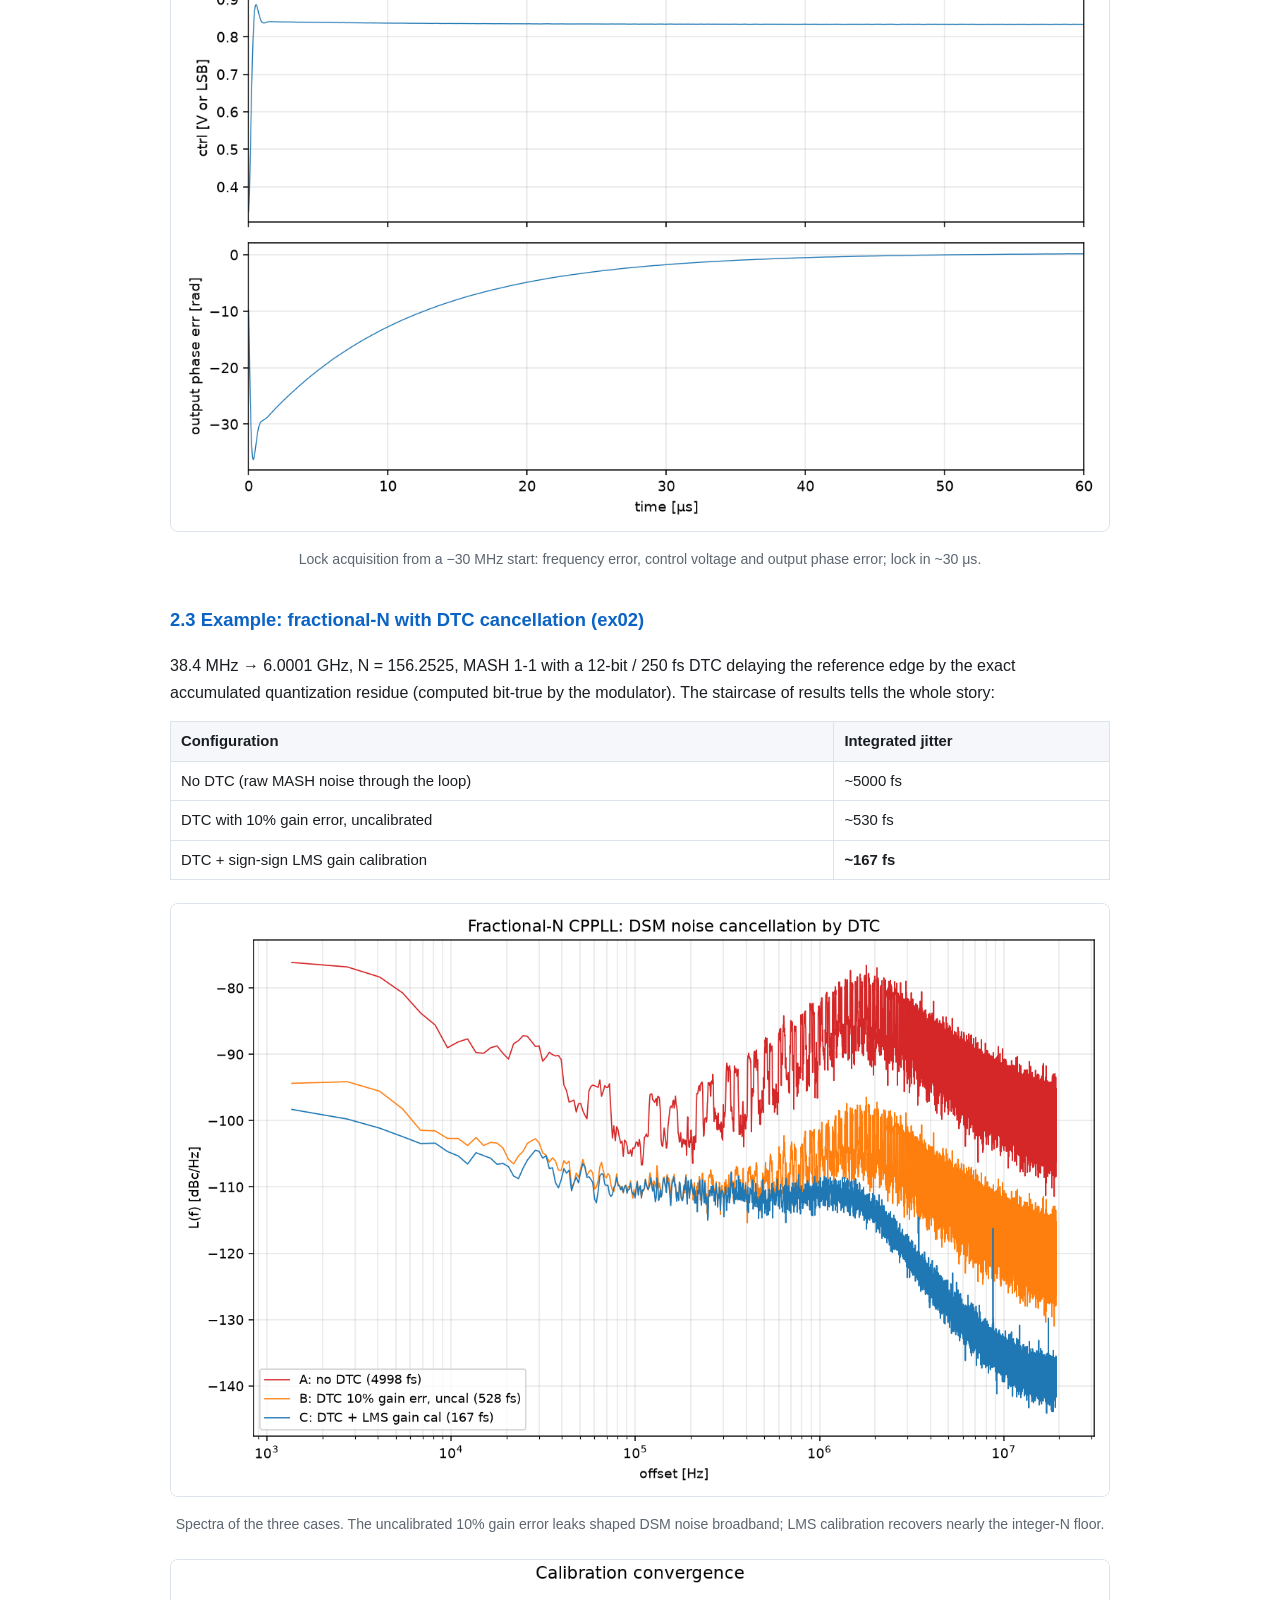
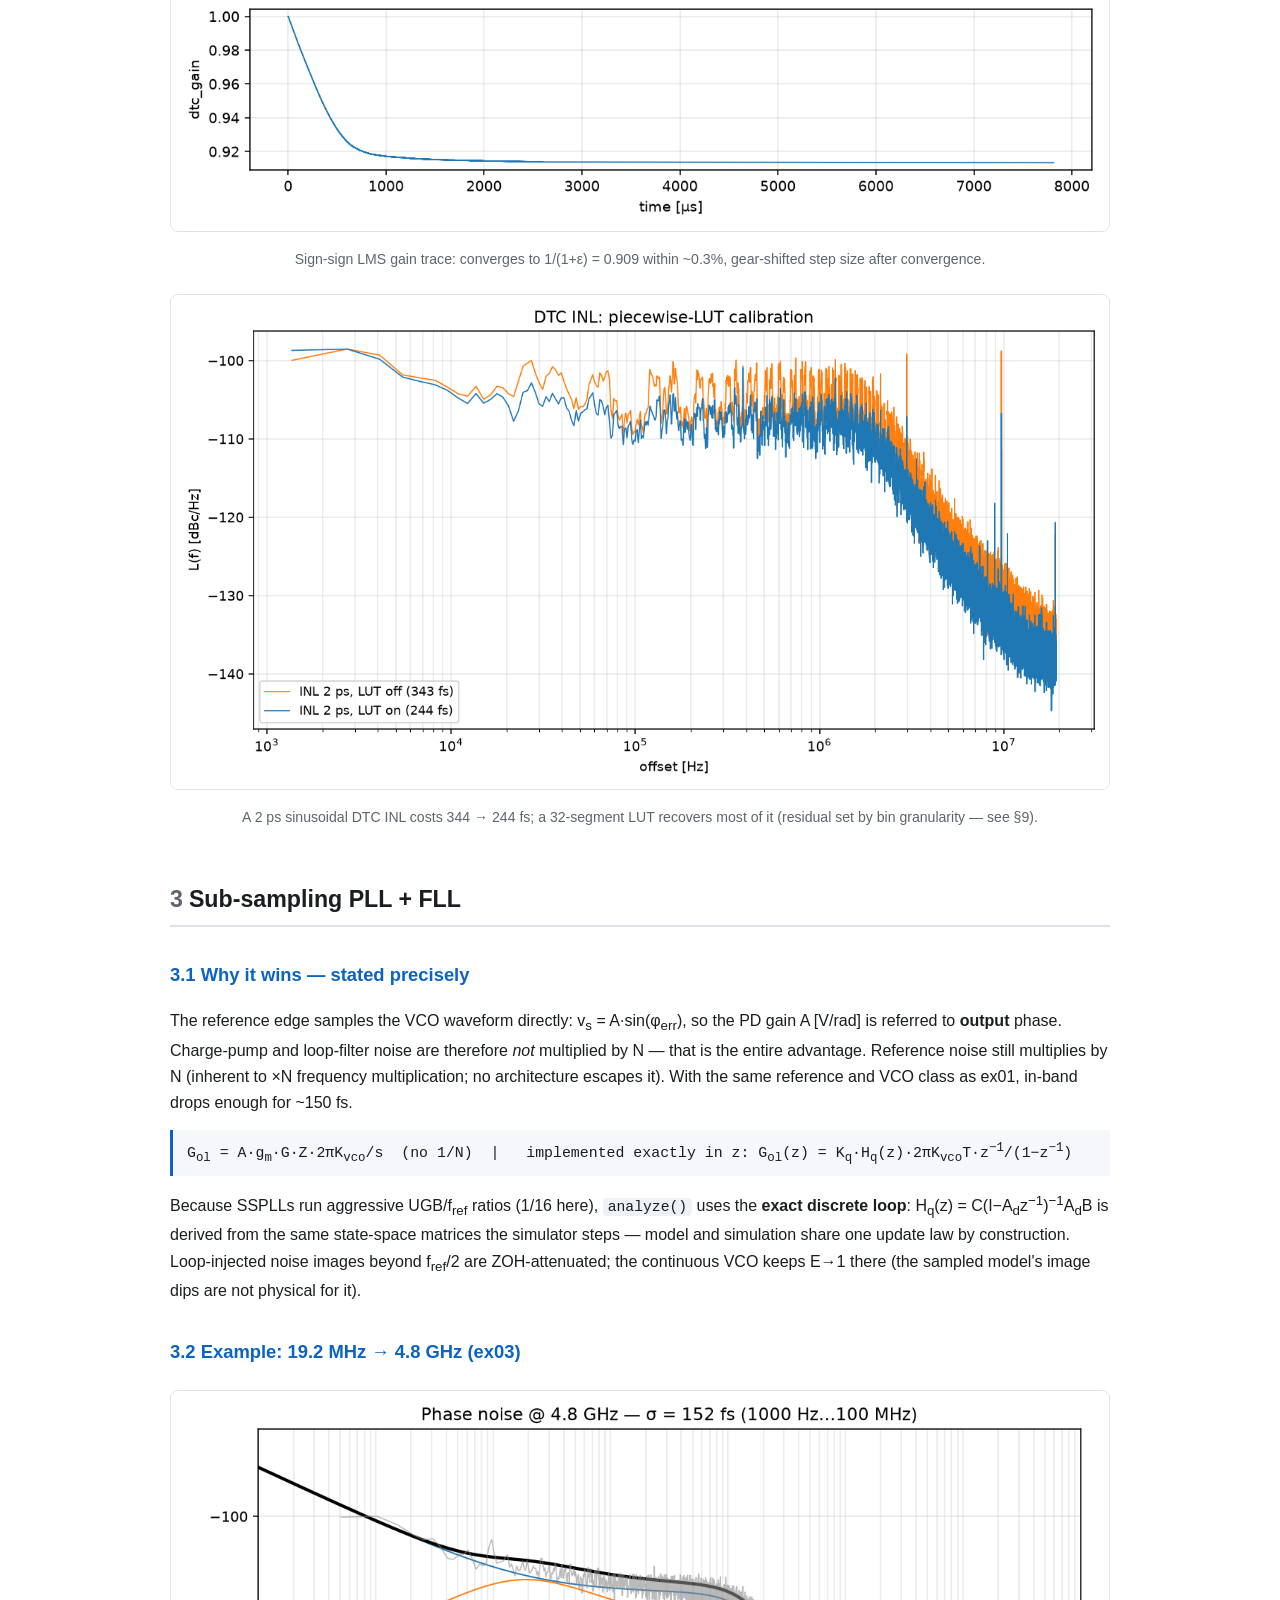
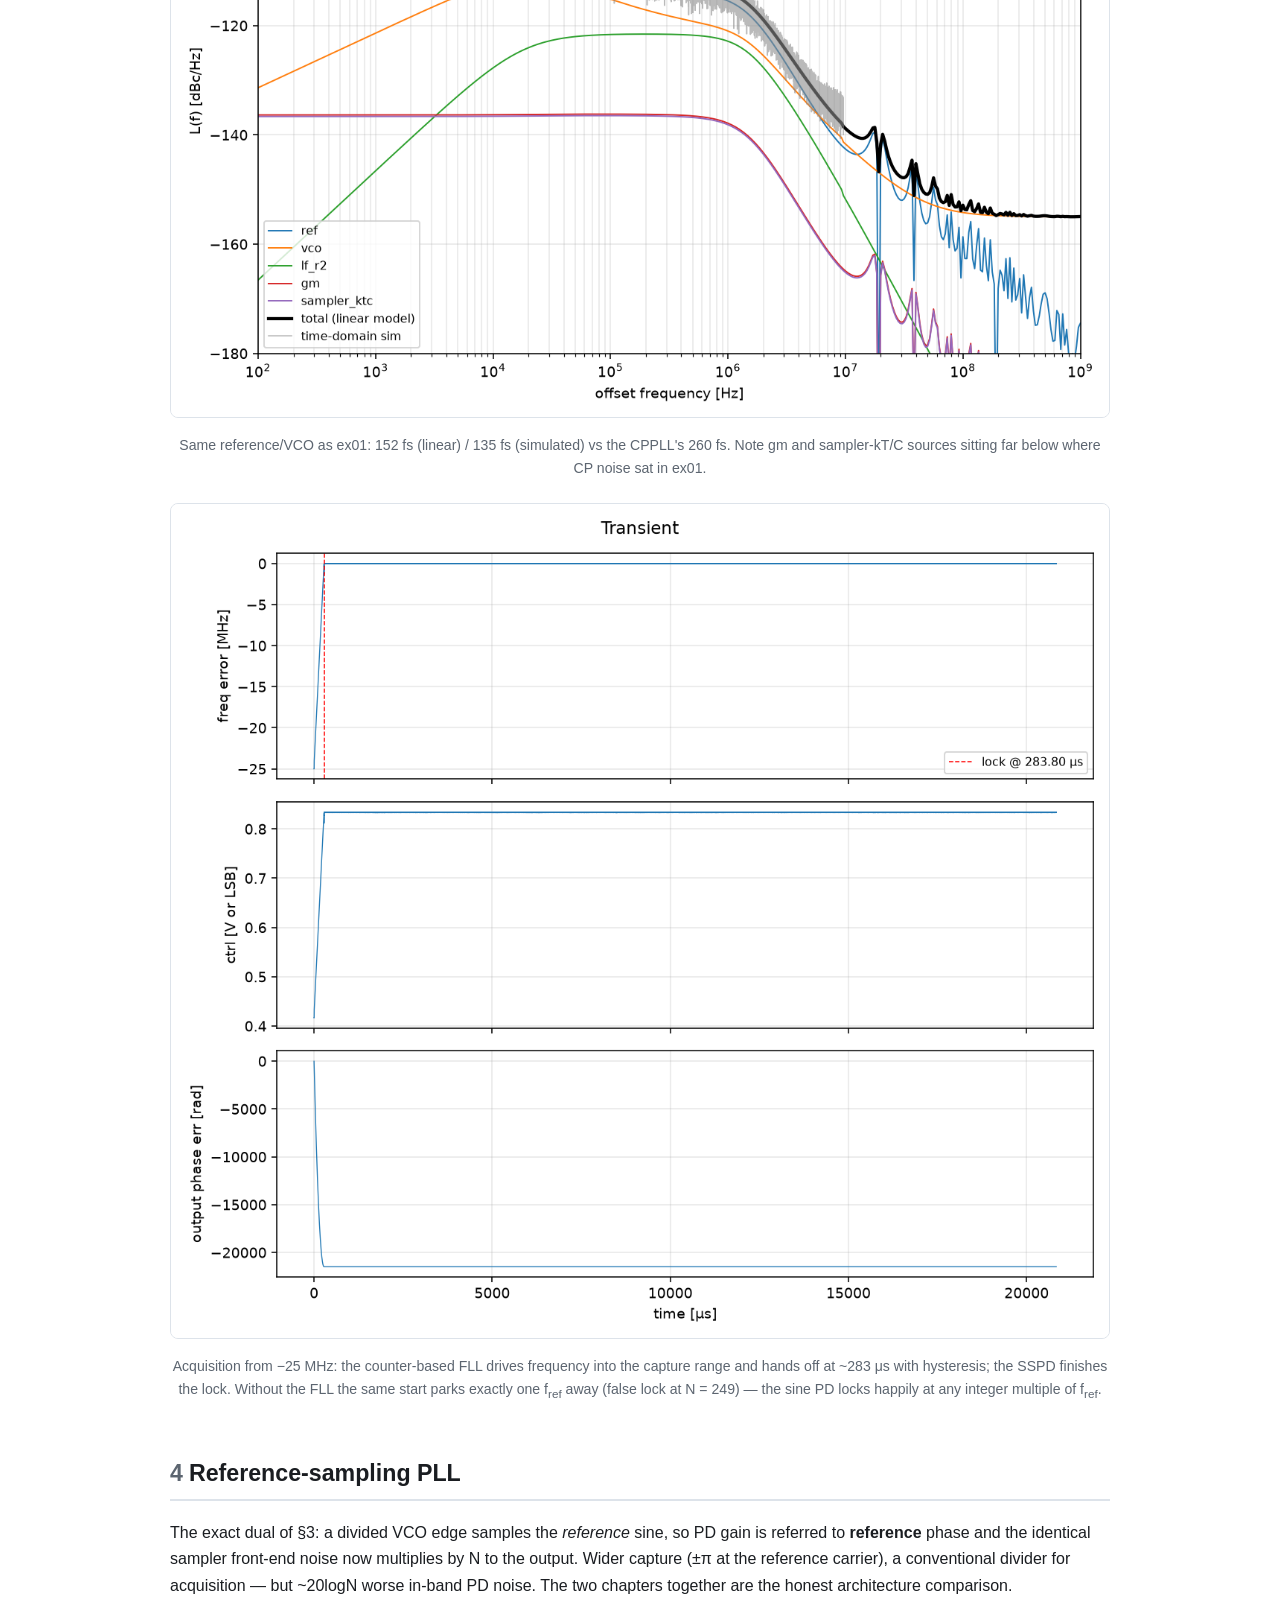
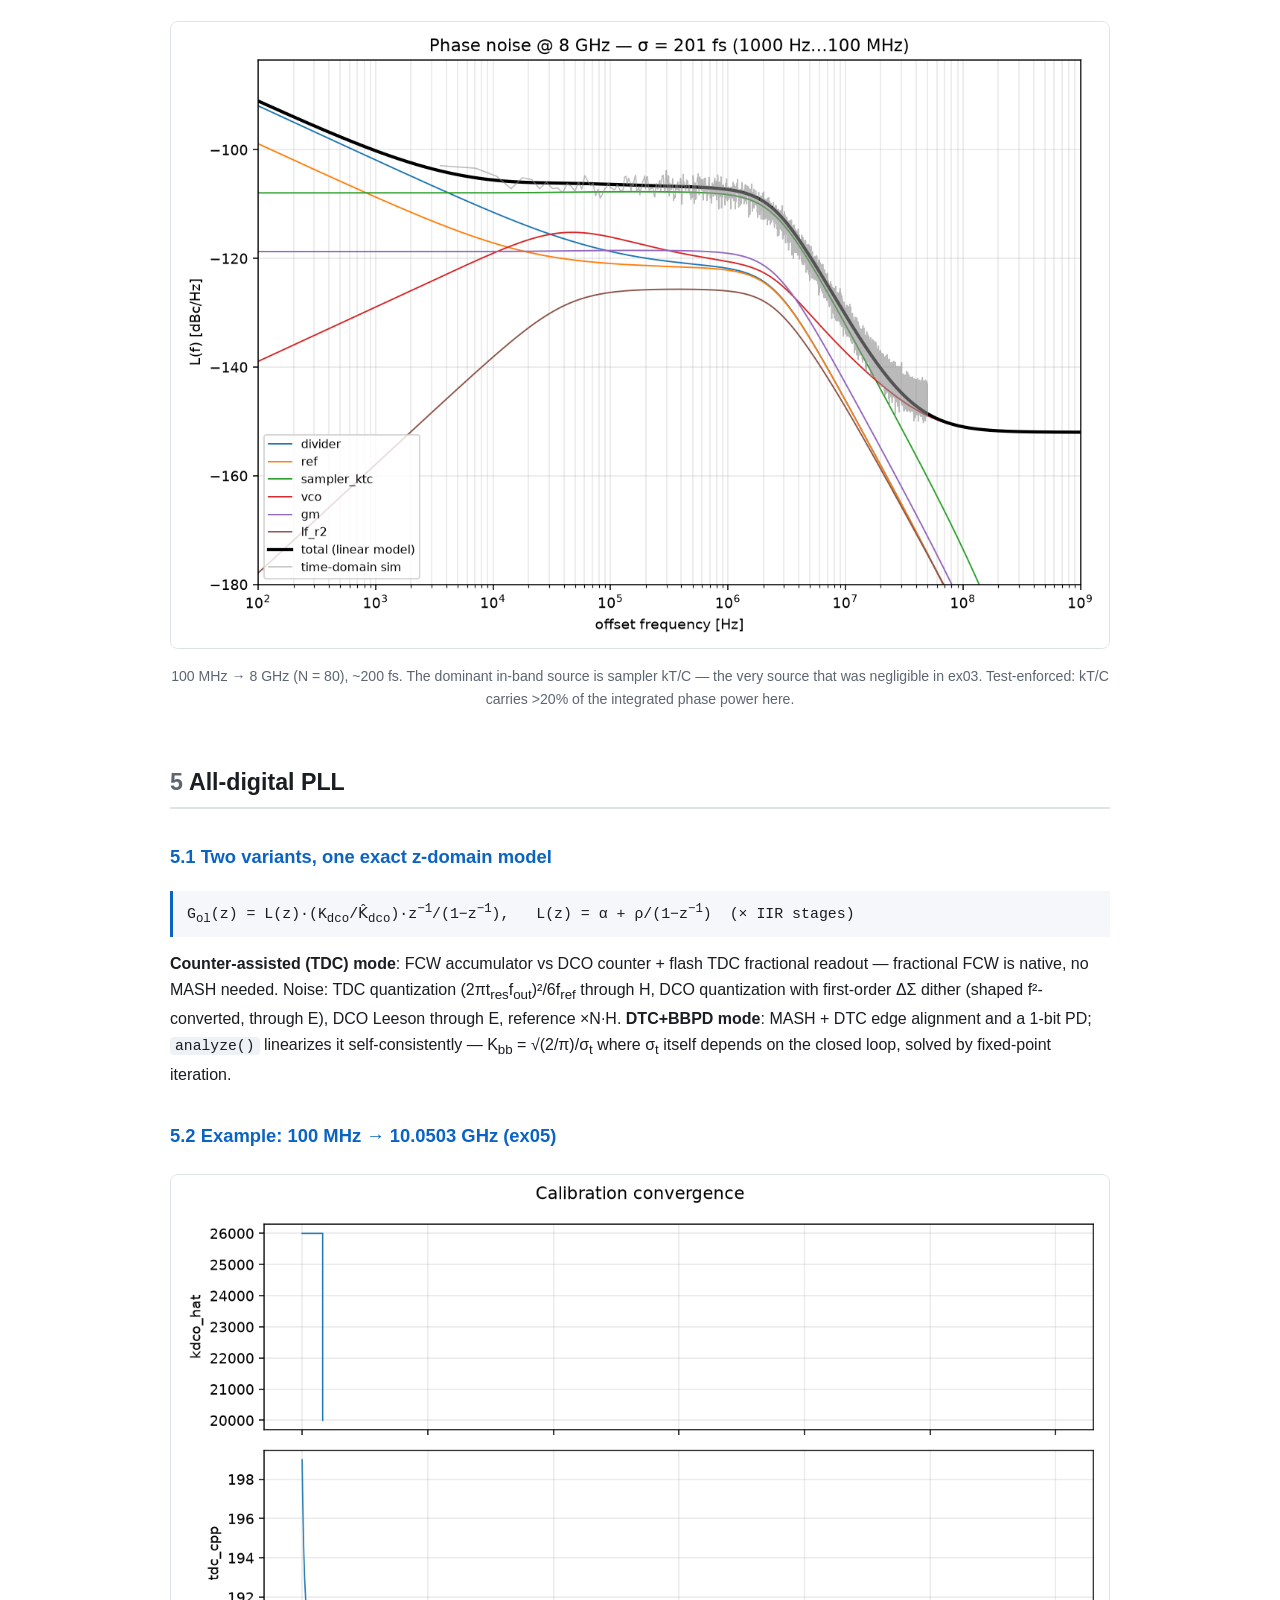
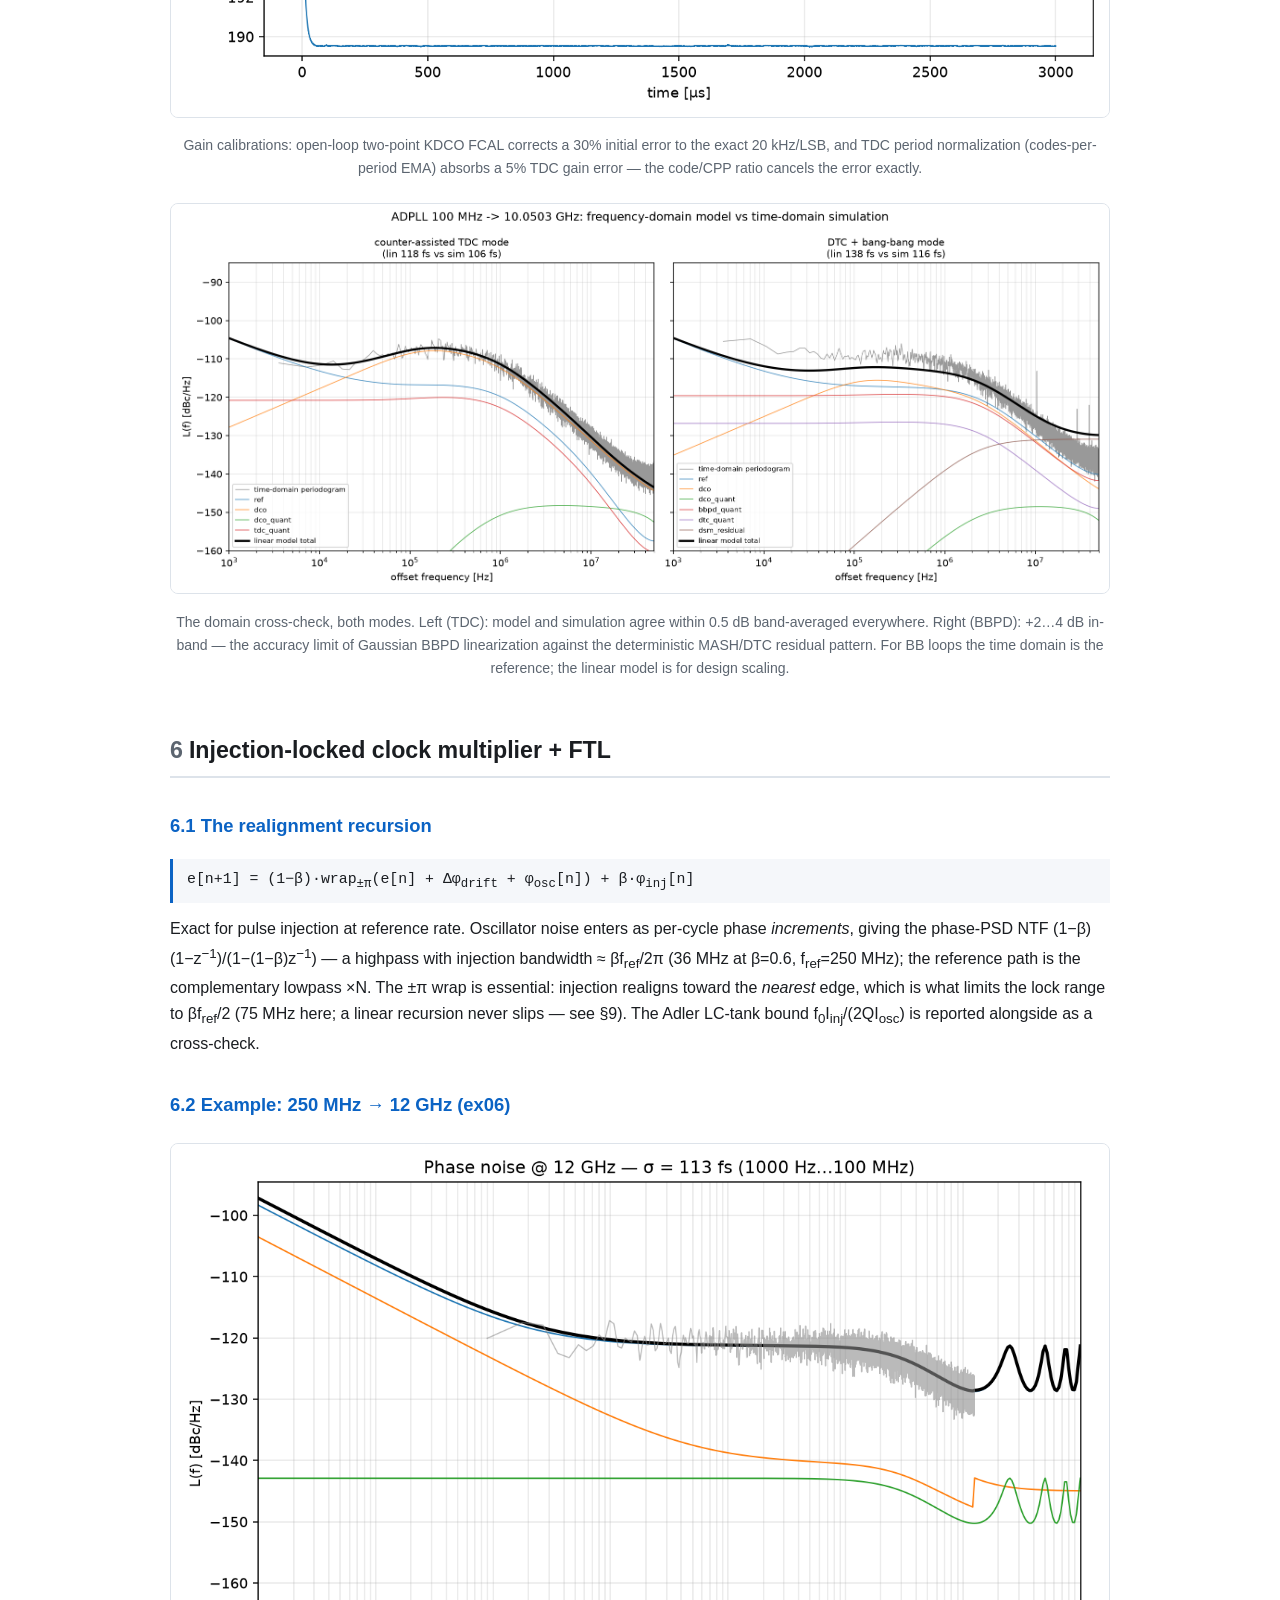
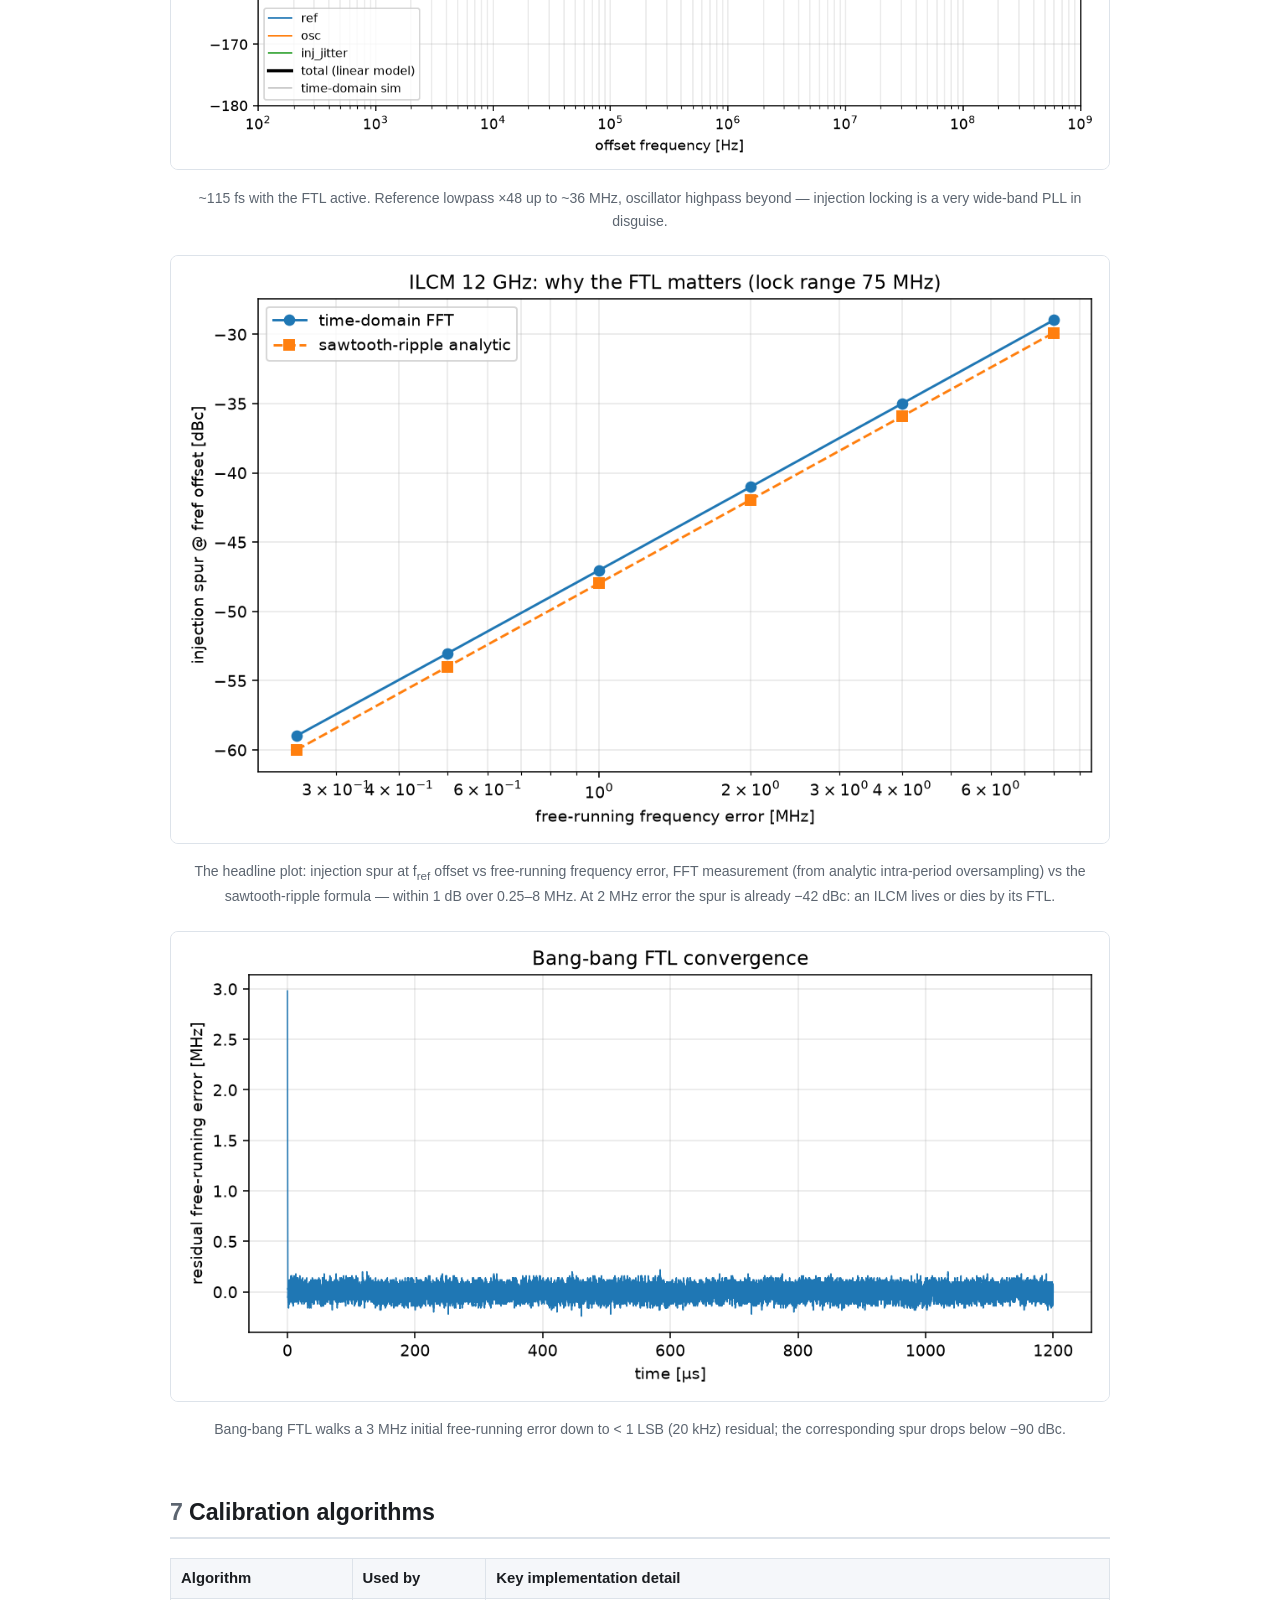
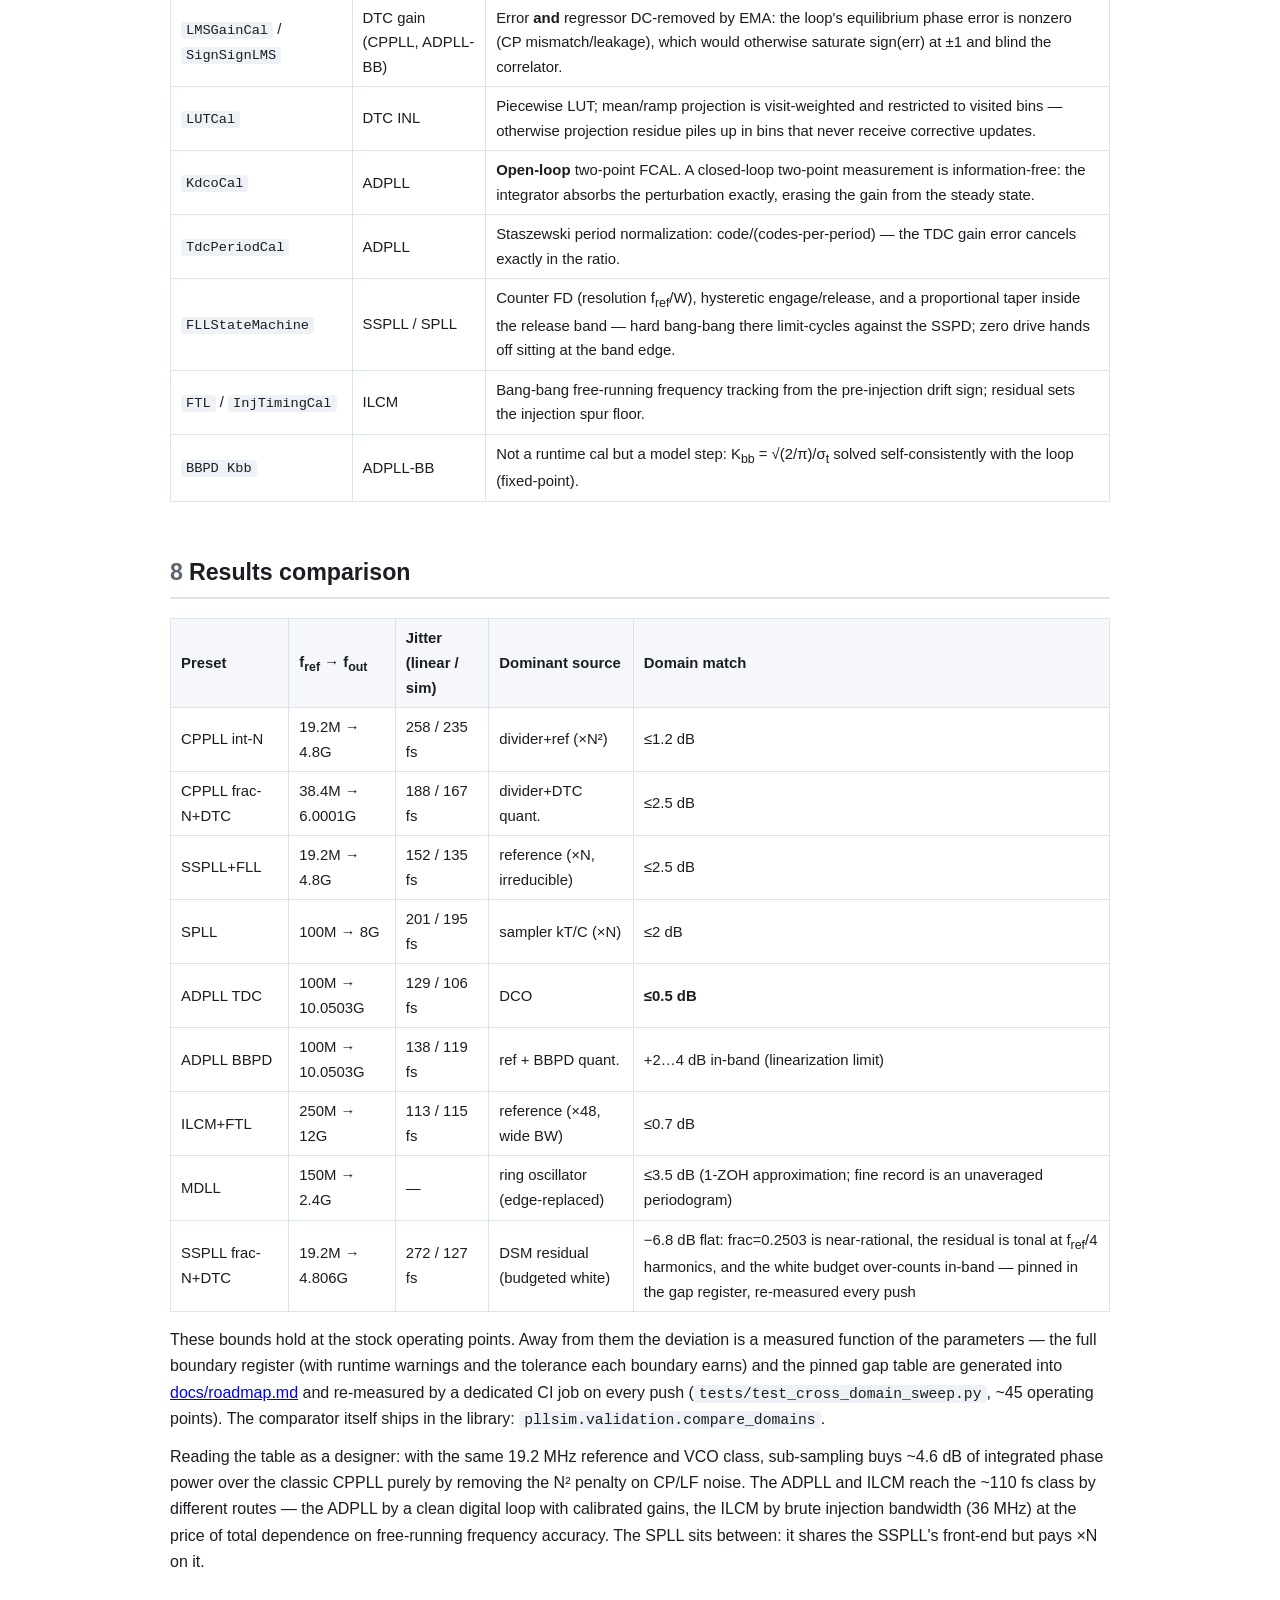
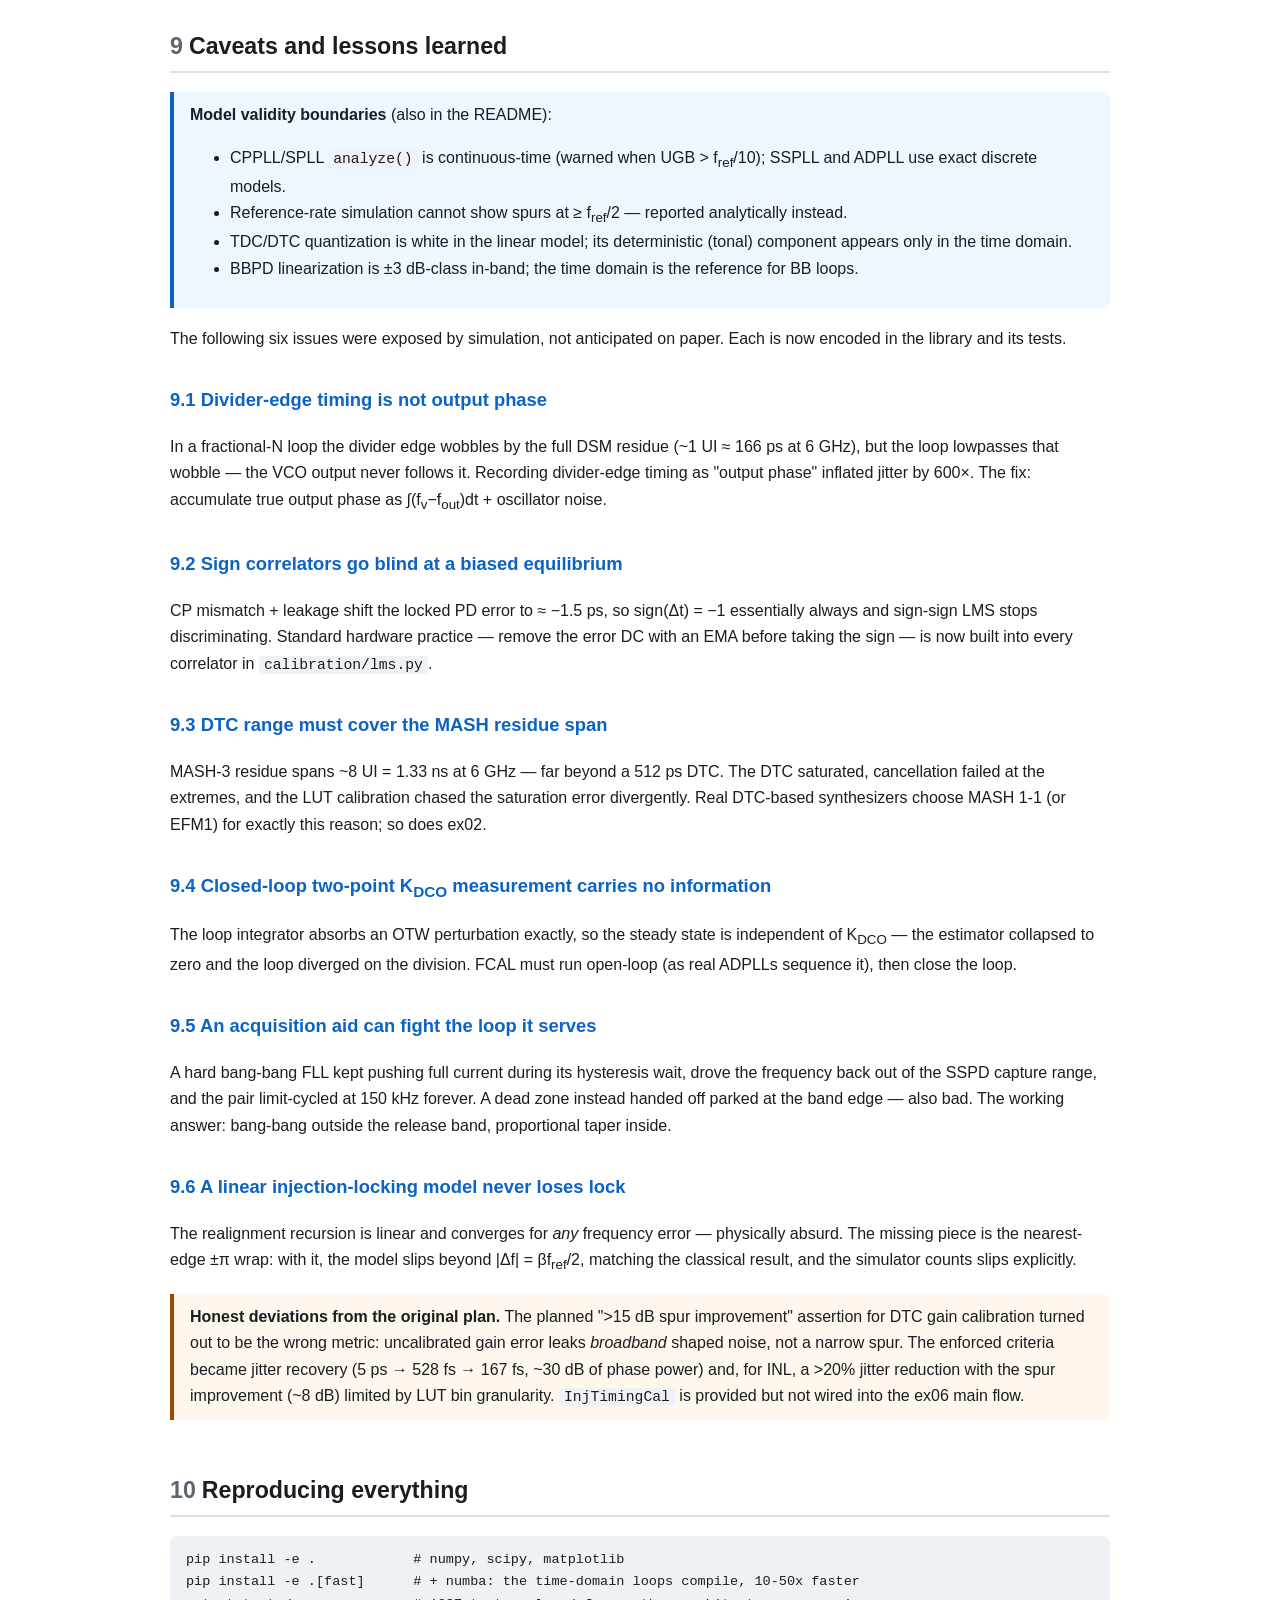
==== commit 67fe1c72: "Export the clock phase-noise profile a SerDes link reads A link simulator models its clock as white " ====
--- a/docs/index.html
+++ b/docs/index.html
@@ -470,7 +470,7 @@
 <h2 id="repro"><span class="num">10</span><span class="en">Reproducing everything</span><span class="zh">复现方法</span></h2>
 <pre><code>pip install -e .            # numpy, scipy, matplotlib
 pip install -e .[fast]      # + numba: the time-domain loops compile, 10-50x faster
-pytest tests/               # 967 tests: closed-form math + architecture regressions
+pytest tests/               # 1027 tests: closed-form math + architecture regressions
 python examples/ex01_cppll_intn_19p2m_4p8g.py     # each ex writes plots to examples/out/
 python examples/ex02_cppll_fracn_dtc_38p4m_6g.py
 python examples/ex03_sspll_19p2m_4p8g.py
@@ -833,6 +833,15 @@
 <p>
   <span class="en">The kernels broke three things in CI that were worth the finding.  Coverage cannot see inside a compiled function, so installing the fast extra in the coverage job read 84.0 % against a real 92.4 % and failed the 88 % floor while all 887 tests passed &mdash; 3.11 runs interpreted with the floor and 3.12 compiled without it now.  <code>abs()</code> on a complex lowers to <code>cabs()</code>, which glibc's headers declare transitively and bionic's do not, so identical generated C compiled green on the host and failed the NDK cross build; <code>--host</code> is not a full proxy for the phone.  And the mypy gate turned out to need numba and mypy 2.x in the same environment: three environments gave three answers and only CI's was the gate.  Separately, counting runs rather than reading colours showed every branch push executing the suite twice &mdash; <code>push</code> and <code>pull_request</code> see different refs for one commit, so the concurrency groups never cancelled each other; five Dependabot pull requests recreated at once produced ten runs in 25 seconds.  About sixty bare test tolerances now carry the measurement or statistic they came from, none widened.</span>
   <span class="zh">内核在 CI 里弄坏了三件事，每一件都值得找出来。覆盖率看不进编译过的函数，所以在覆盖率 job 里装上 fast extra 之后读数从真实的 92.4 % 掉到 84.0 %、在 887 个测试全过的情况下撞破 88 % 门限——现在 3.11 解释执行并背覆盖率门，3.12 编译执行且不计覆盖率。复数的 <code>abs()</code> 会降为 <code>cabs()</code>，glibc 的头文件间接声明了它而 bionic 没有，于是同一份生成的 C 在主机上编译通过、在 NDK 交叉编译下失败；<code>--host</code> 不能当手机的完整替身。mypy 这道门则需要 numba 与 mypy 2.x 同处一个环境：三个环境给了三种答案，只有 CI 那个算数。另外，数 run 的条数而不是看颜色，发现每次分支推送都在跑两遍测试——<code>push</code> 与 <code>pull_request</code> 对同一个 commit 看到不同的 ref，两个 concurrency 组互相取消不掉；五个 Dependabot PR 同时被重建就产生了 25 秒内的十条 run。约六十处裸容差现在写明了它们的实测值或统计量出处，一处也没有放宽。</span>
+</p>
+<h3><span class="en">11.26 The picture and the number are the same run (v0.9.6)</span><span class="zh">11.26 图和数字出自同一次运行（v0.9.6）</span></h3>
+<p>
+  <span class="en">Reported from a phone and a Windows build: the MDLL's frequency- and time-domain views disagreed.  They did, by 8&ndash;11 dB, and the cross-domain sweep was green throughout &mdash; because the gate and the product were reading different records.  <code>plot_pn_breakdown</code> overlaid the record sampled once per reference edge for all six architectures, while <code>attach_fine</code> had already replaced <code>jitter_fs</code> from the oversampled one and said why in its own docstring.  For an MDLL that difference is the whole jitter mechanism: edge replacement realigns the oscillator every reference period, so a reference-edge record samples the phase exactly where it was just corrected.  Measured over one identical 300 kHz&ndash;67 MHz band, the drawn record read &minus;11.5..&minus;7.0 dB against the model and the reported one &minus;3.2..&minus;1.8.  <code>SimResult.reported_psd</code> is now the single answer to which record a result reports; the plot and the comparator both defer to it and the sweep grid's hand-written <code>psd_source</code> overrides are gone.  <strong>No stock figure moves</strong> &mdash; <code>jitter_fs</code> integrates what it always did.</span>
+  <span class="zh">来自一部手机和一个 Windows 版本的反馈：MDLL 的频域视图与时域视图对不上。确实对不上，差 8&ndash;11 dB，而跨域扫描全程是绿的——因为门和产品读的根本不是同一条记录。<code>plot_pn_breakdown</code> 对六种架构一律叠加按参考沿采样的那条记录，而 <code>attach_fine</code> 早已把 <code>jitter_fs</code> 换成过采样记录算的，并在自己的 docstring 里写明了原因。对 MDLL 来说这个差别就是它的全部抖动机理：边沿替换每个参考周期重新对齐一次振荡器，于是参考沿记录恰好采在刚被纠正过的相位上。在完全相同的 300 kHz&ndash;67 MHz 频段实测，画出来的那条读到 &minus;11.5..&minus;7.0 dB，上报的那条读到 &minus;3.2..&minus;1.8。现在 <code>SimResult.reported_psd</code> 是「这个结果上报哪条记录」的唯一答案，绘图和比较器都问它，扫描网格里手写的 <code>psd_source</code> 覆盖全部删除。<strong>出厂数字一个没动</strong>——<code>jitter_fs</code> 积分的还是原来那条记录。</span>
+</p>
+<p>
+  <span class="en">Routing the comparator to the oversampled record then produced a gap that would have been noise: <code>ilcm-fref-x2.0</code> read 2.37 dB over a 2.0 dB base with no boundary flag, which the sweep's own rule calls a model defect.  That band held 32 points of a single full-length periodogram, ~5.6 dB of spread per bin, and seeds 1&ndash;5 read +2.37, +1.56, +1.22, &minus;0.50 and +1.97 dB.  <code>attach_fine</code> now keeps a Welch estimate of the same trace beside the periodogram &mdash; resolution for the spur table, segment averaging for the comparison, which is the variance the tolerances were calibrated against &mdash; and the worst-band spread over those five seeds fell from 2.87 dB to 0.73 dB.  Pinning the 2.37, or widening the ILCM's tolerance, would each have recorded a realization as physics.</span>
+  <span class="zh">把比较器切到过采样记录之后，紧接着冒出一个「差点被当成真」的 gap：<code>ilcm-fref-x2.0</code> 读到 2.37 dB，超出 2.0 dB 基线且无边界 flag，按扫描自己的规则就是模型缺陷。但那个子带只有 32 个点，来自一次全长周期图，单点方差约 5.6 dB，换种子 1&ndash;5 分别读到 +2.37、+1.56、+1.22、&minus;0.50、+1.97 dB。现在 <code>attach_fine</code> 对同一条轨迹同时保留周期图和 Welch 估计——分辨率给杂散表，分段平均给比较，后者正是当初校准容差时用的方差——同样五个种子下最差子带的摆动从 2.87 dB 降到 0.73 dB。把那个 2.37 钉成 gap，或者放宽 ILCM 的容差，都等于把一次实现记成物理。</span>
 </p>
 </div>
 <script>
